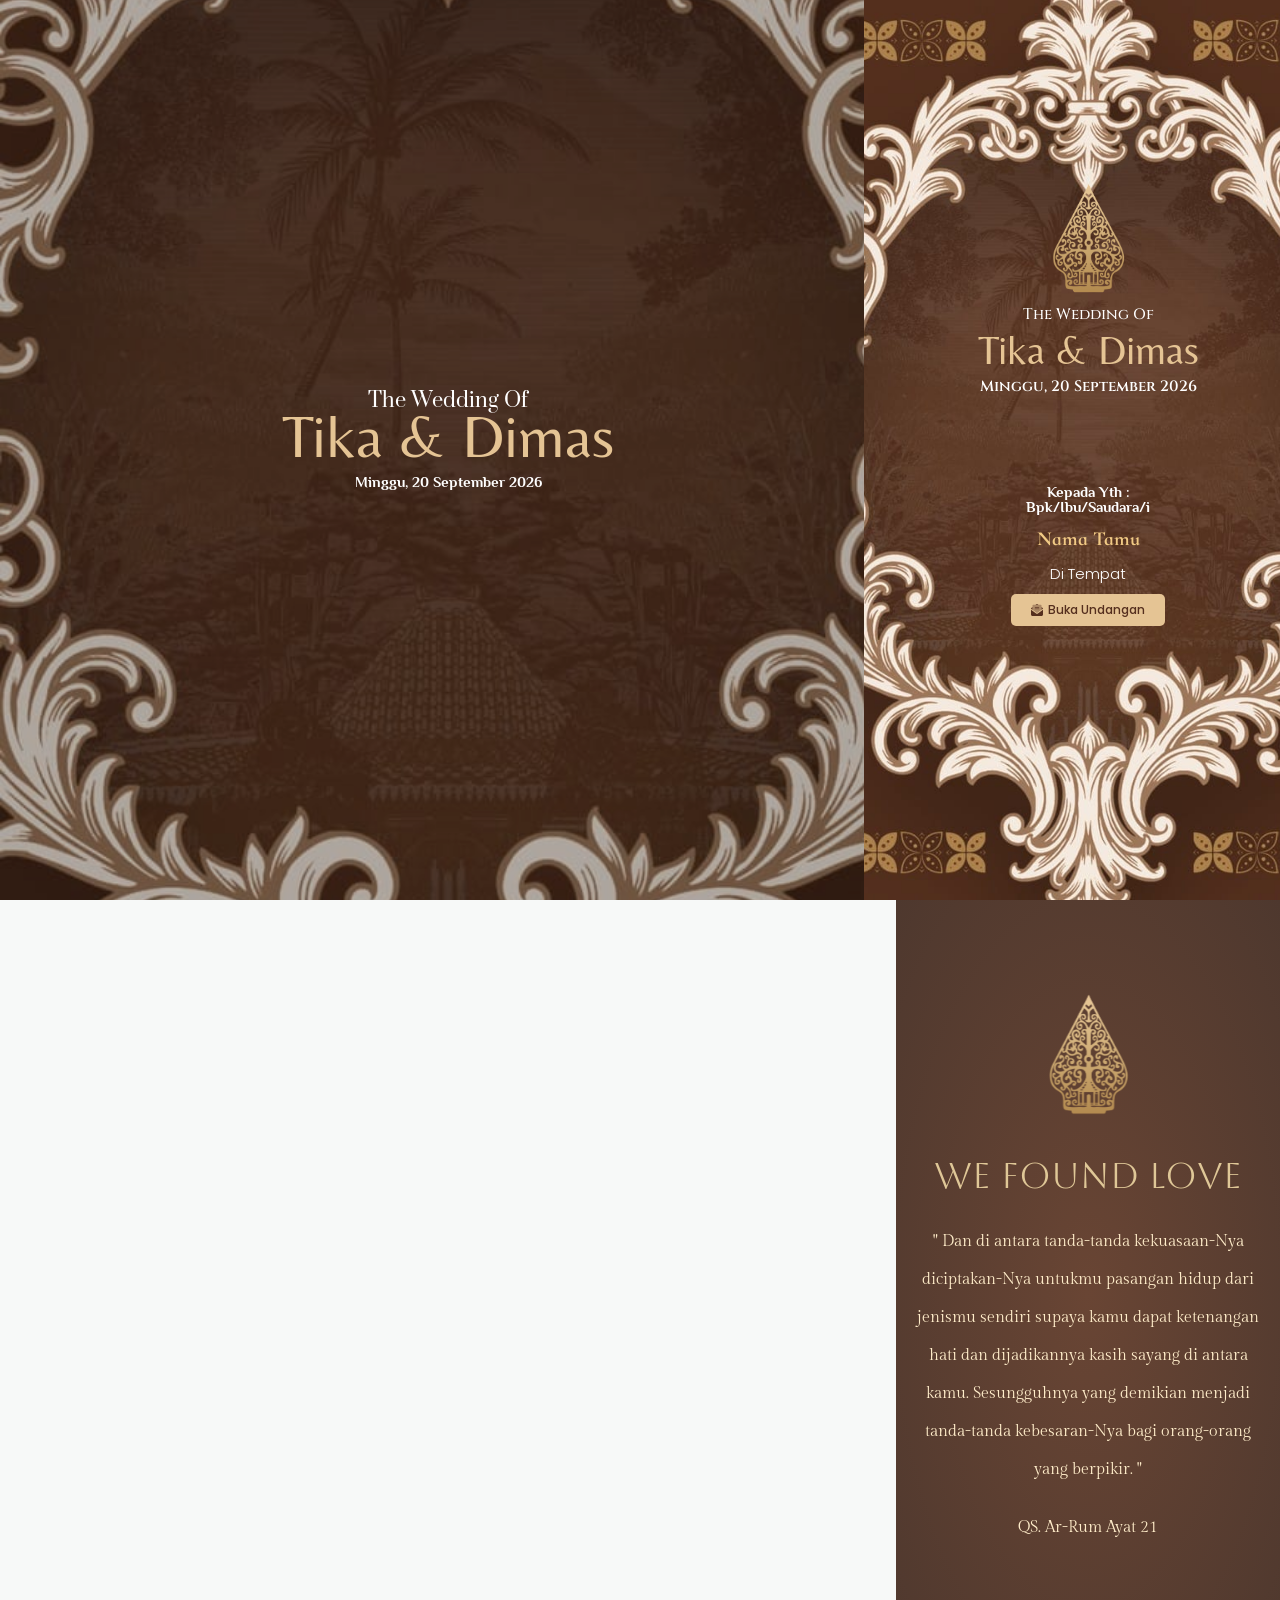
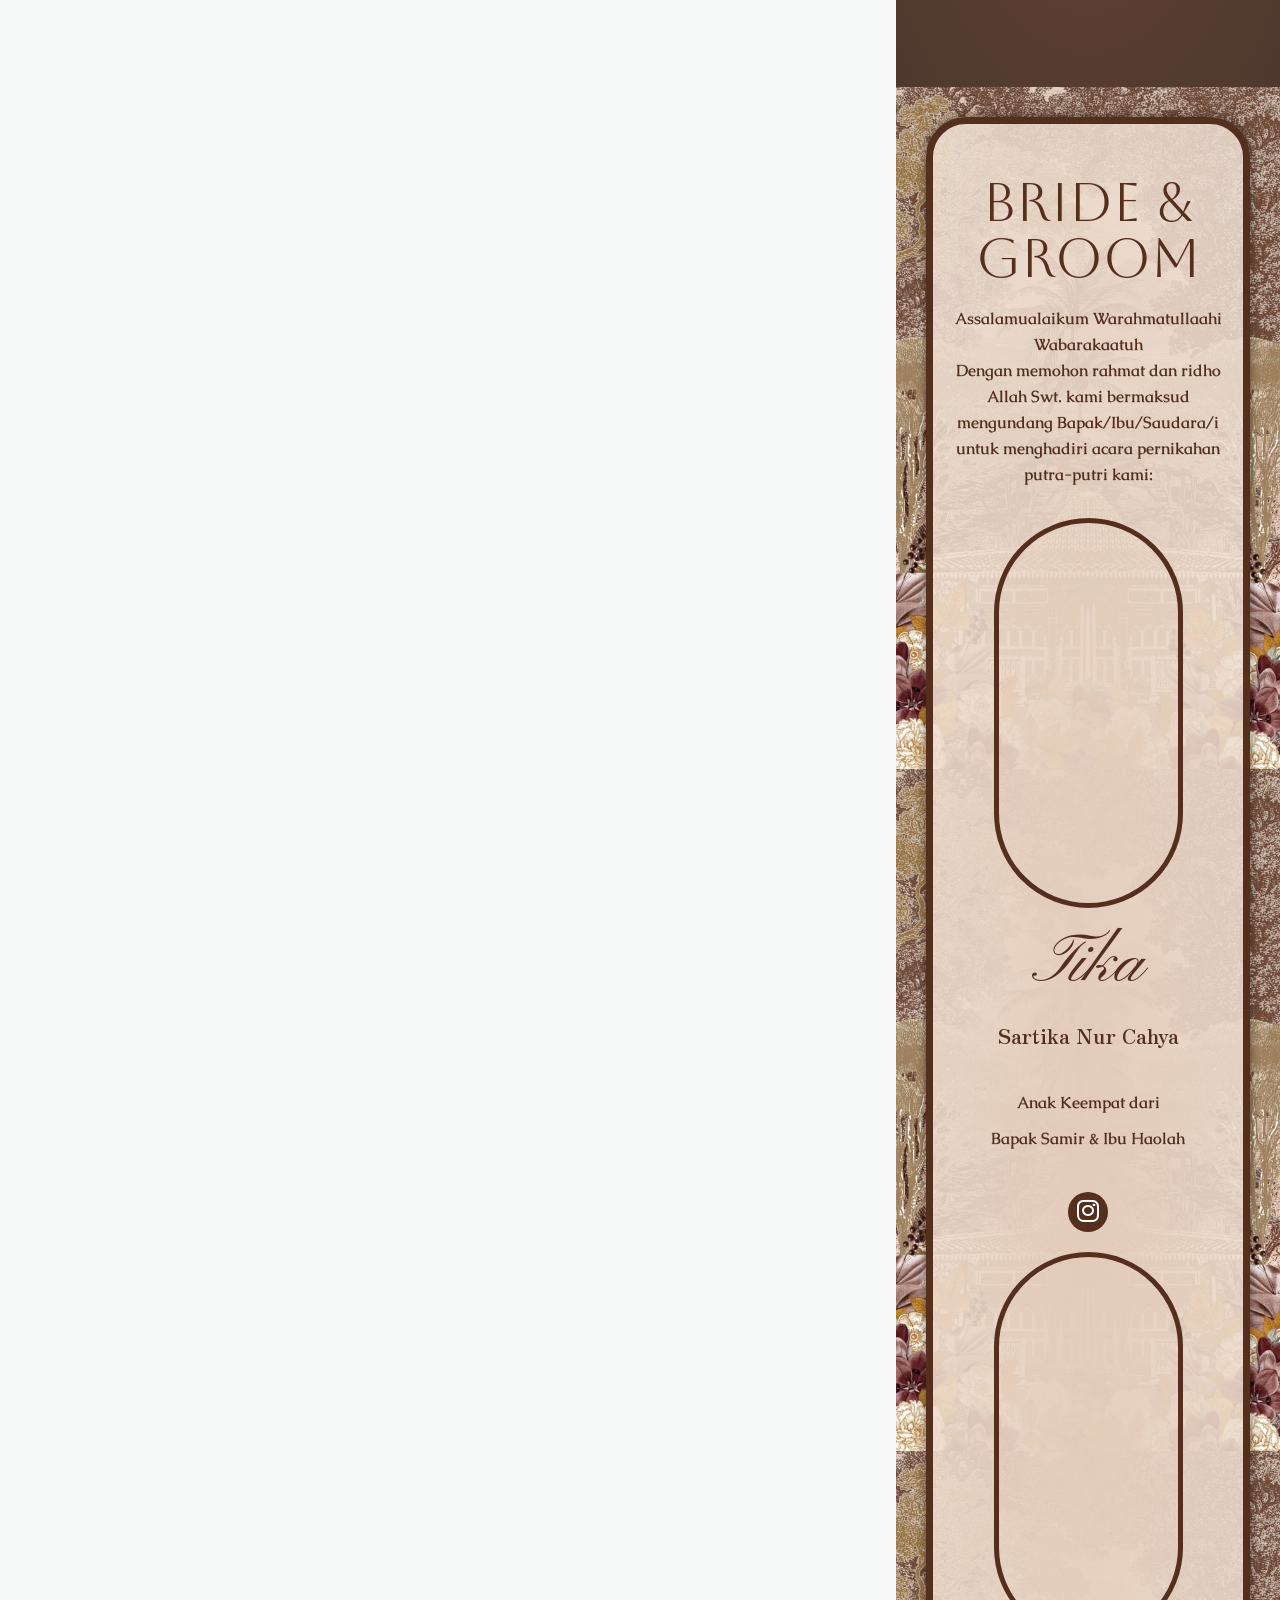
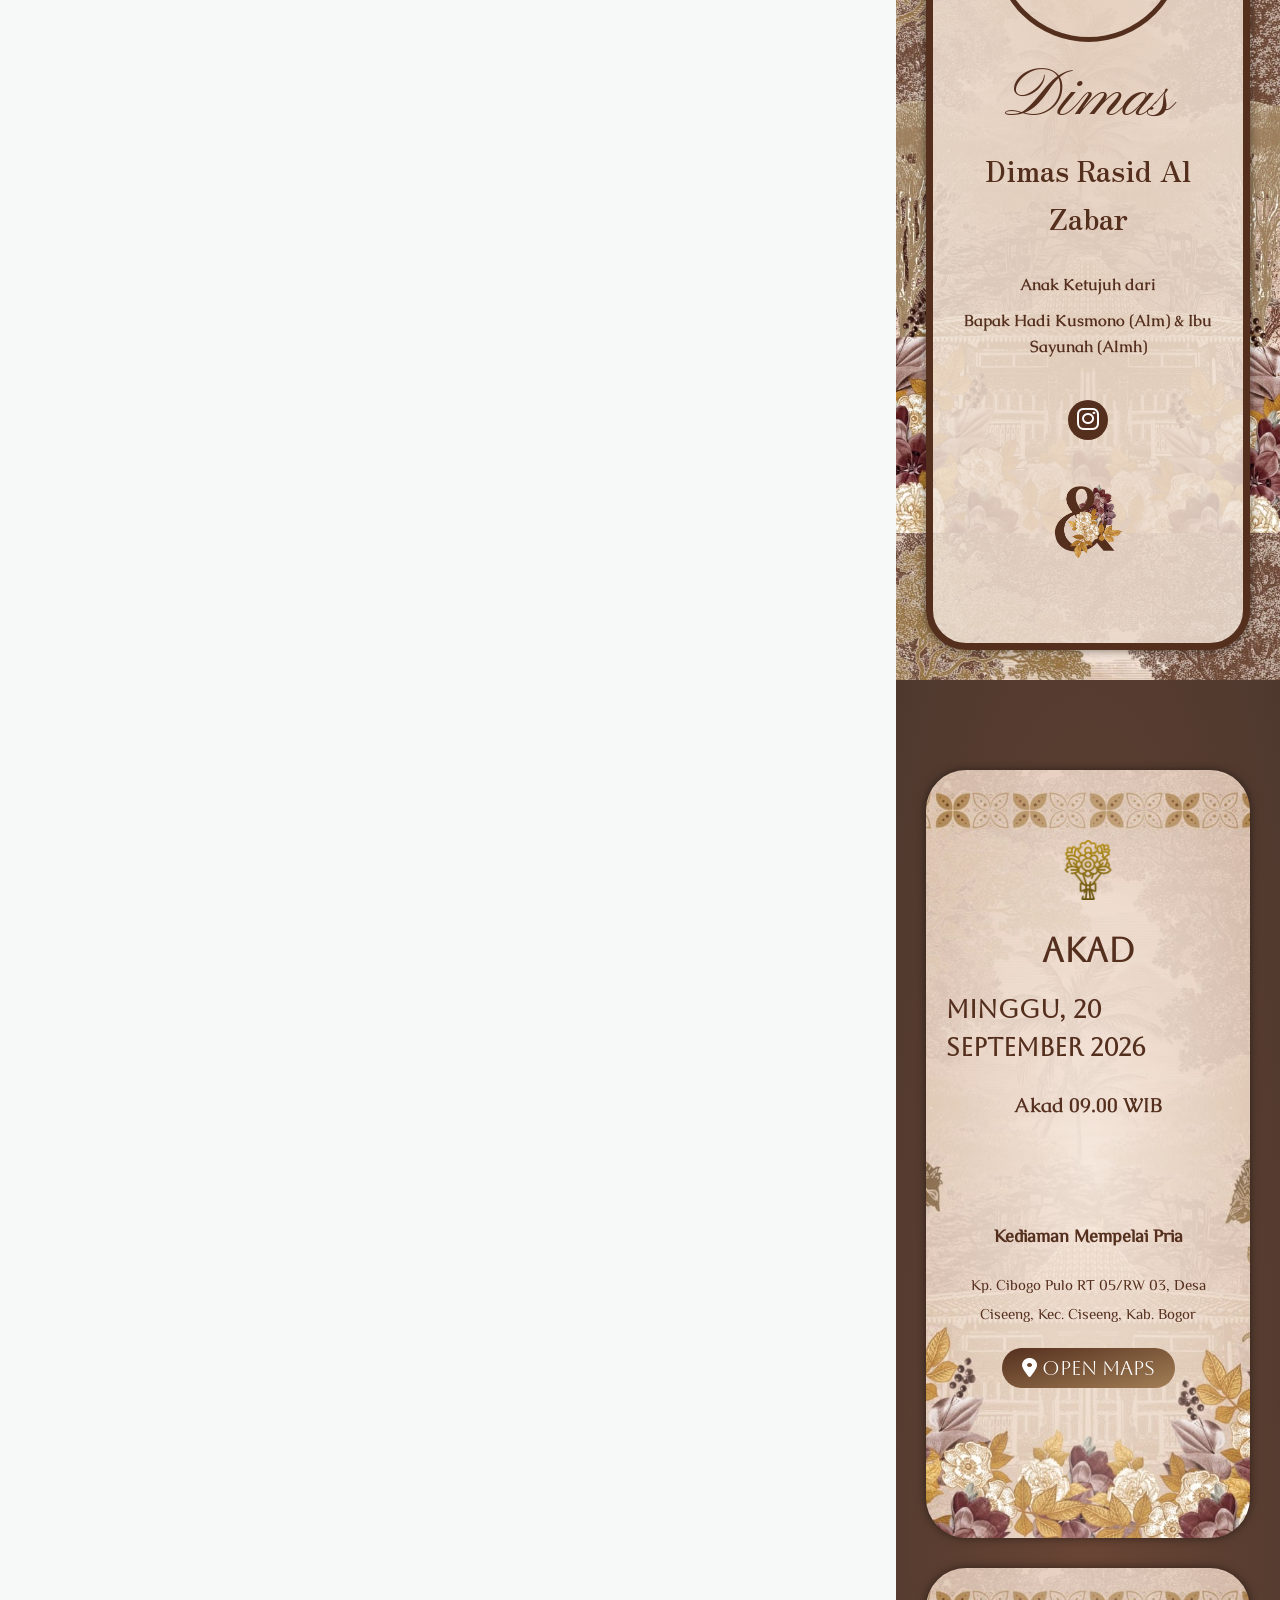
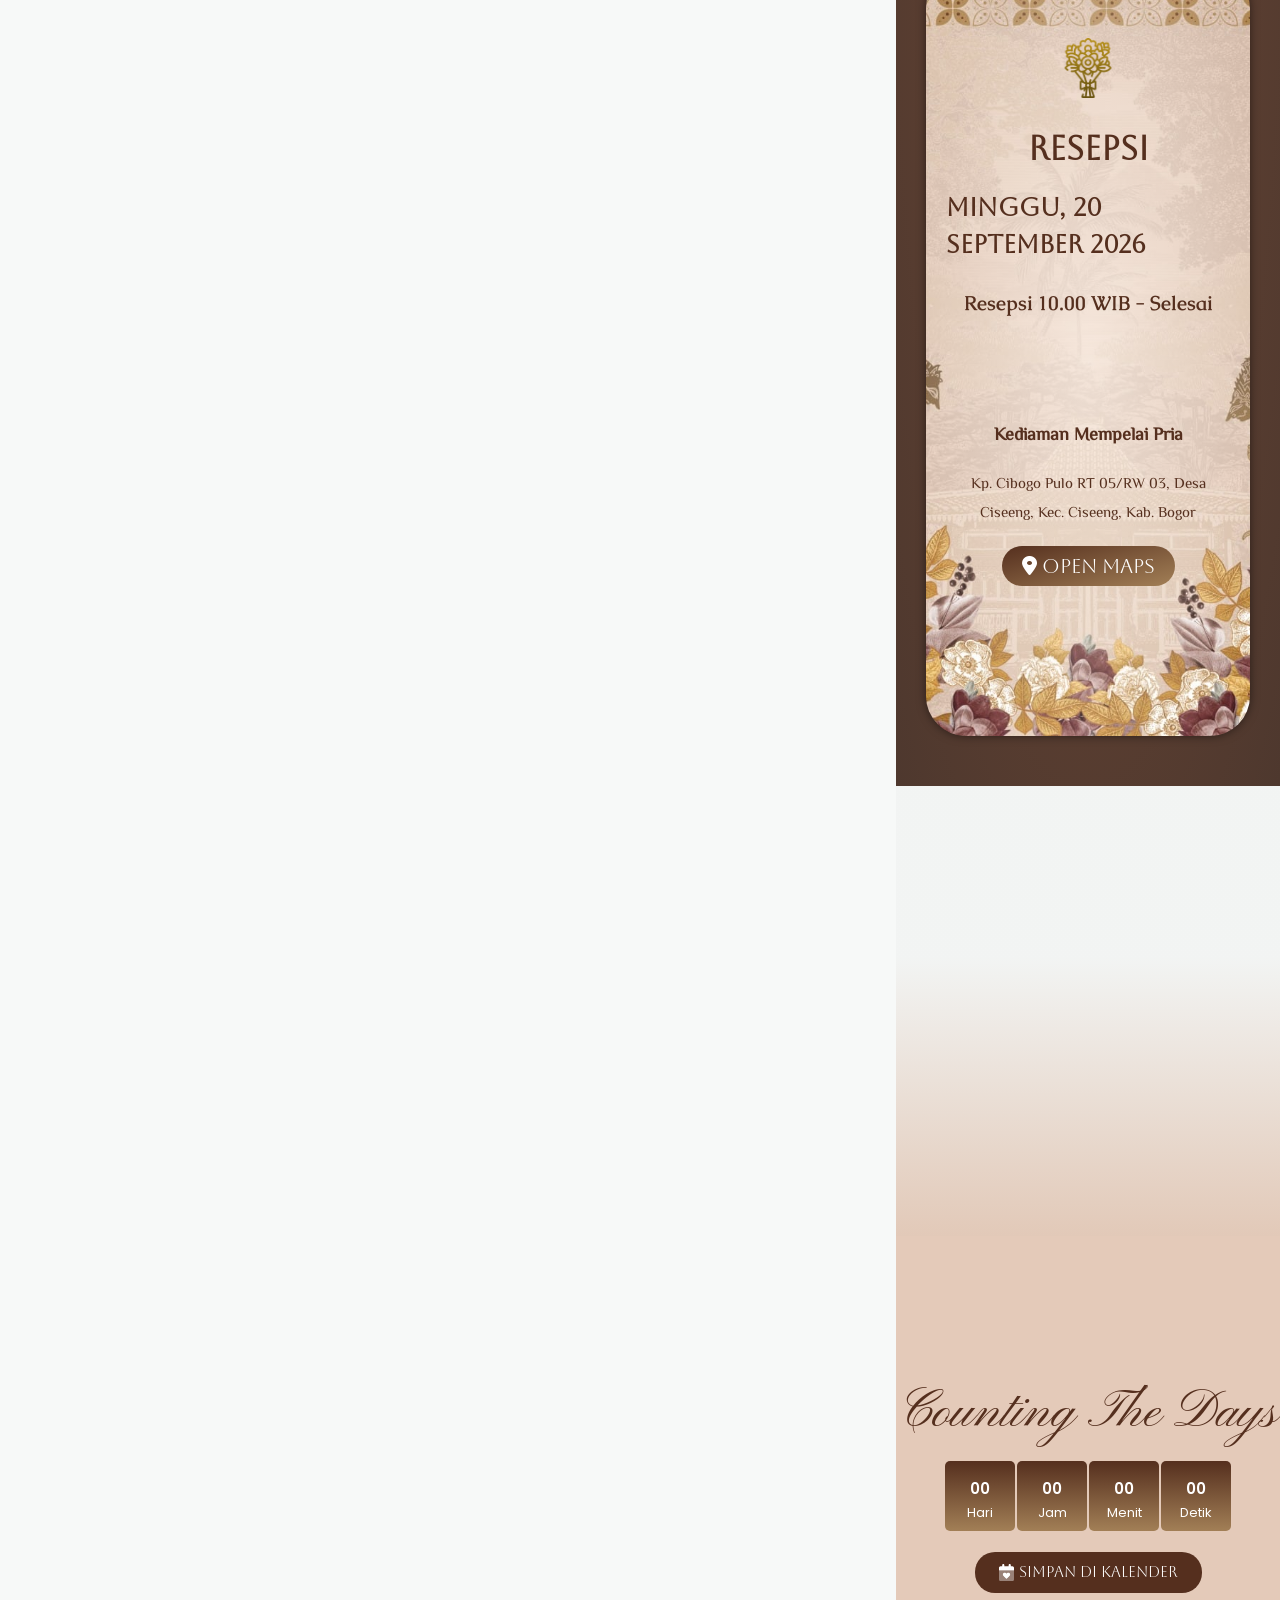
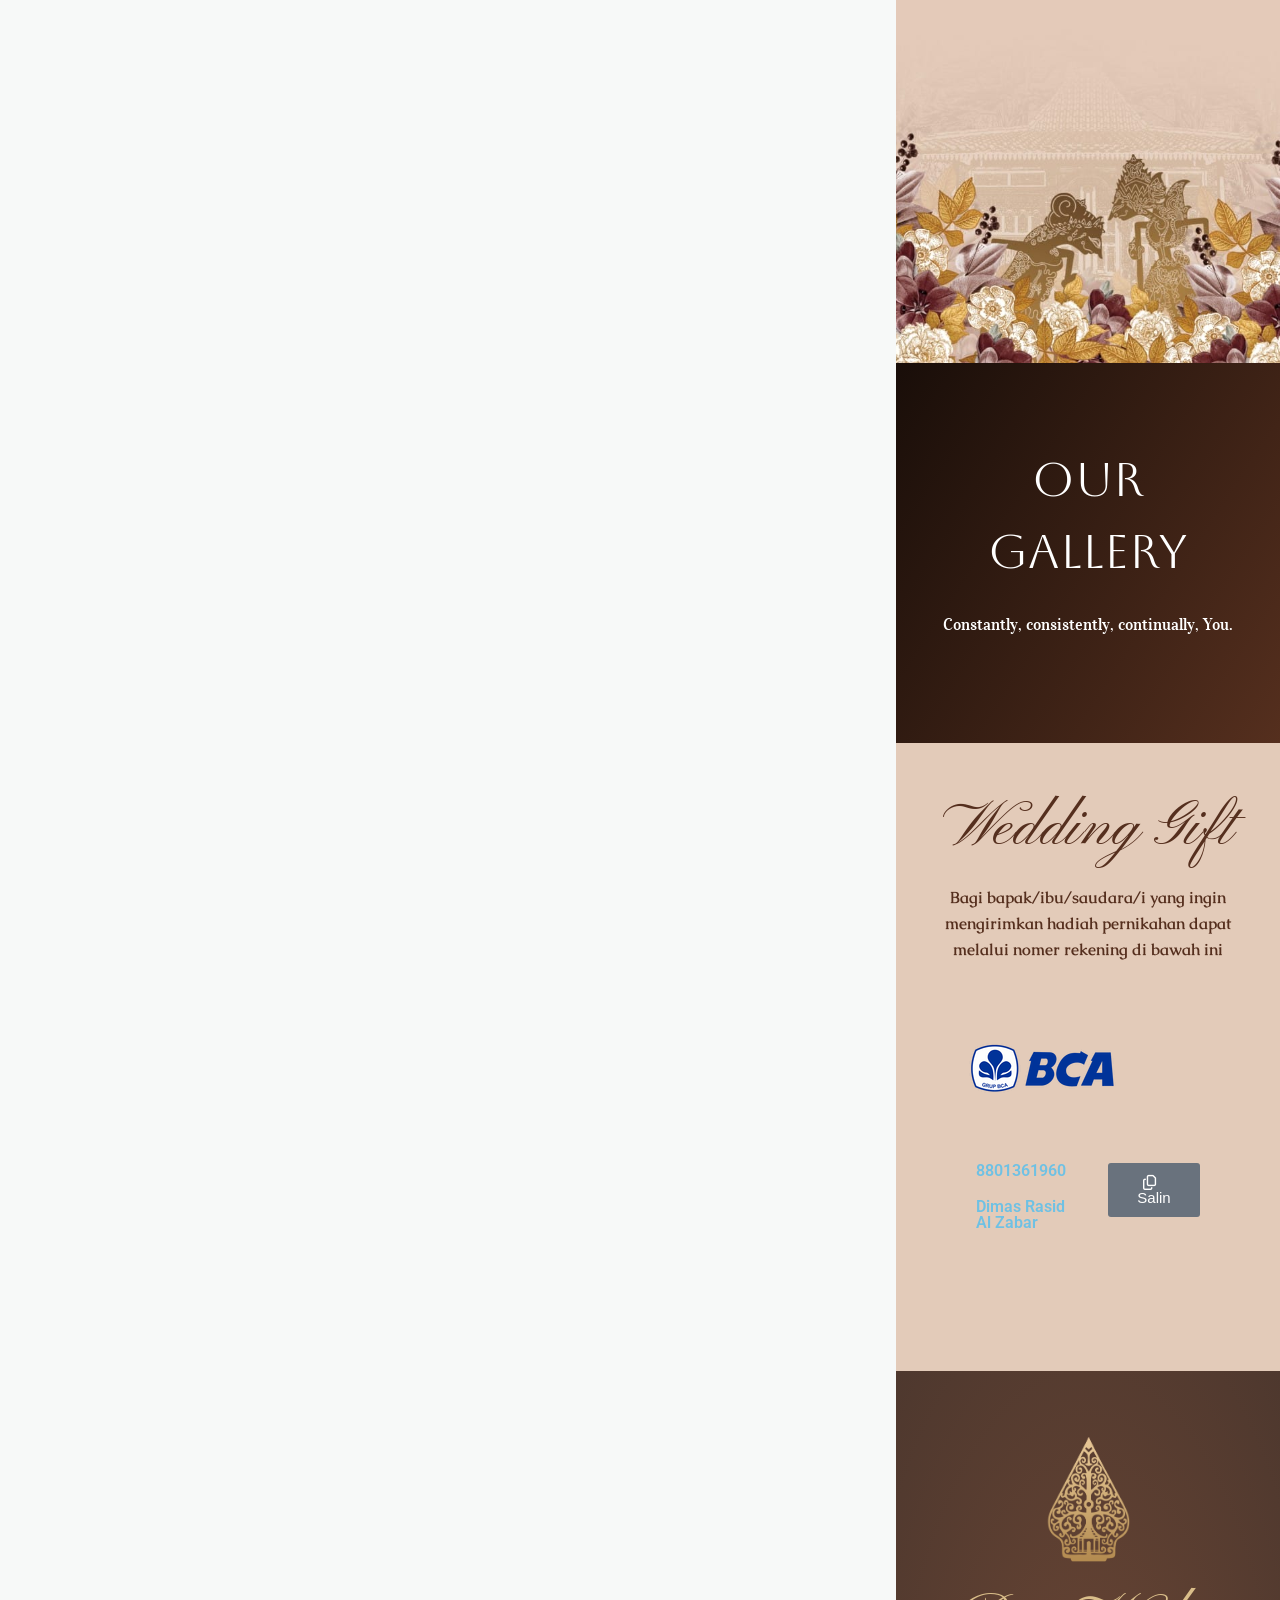
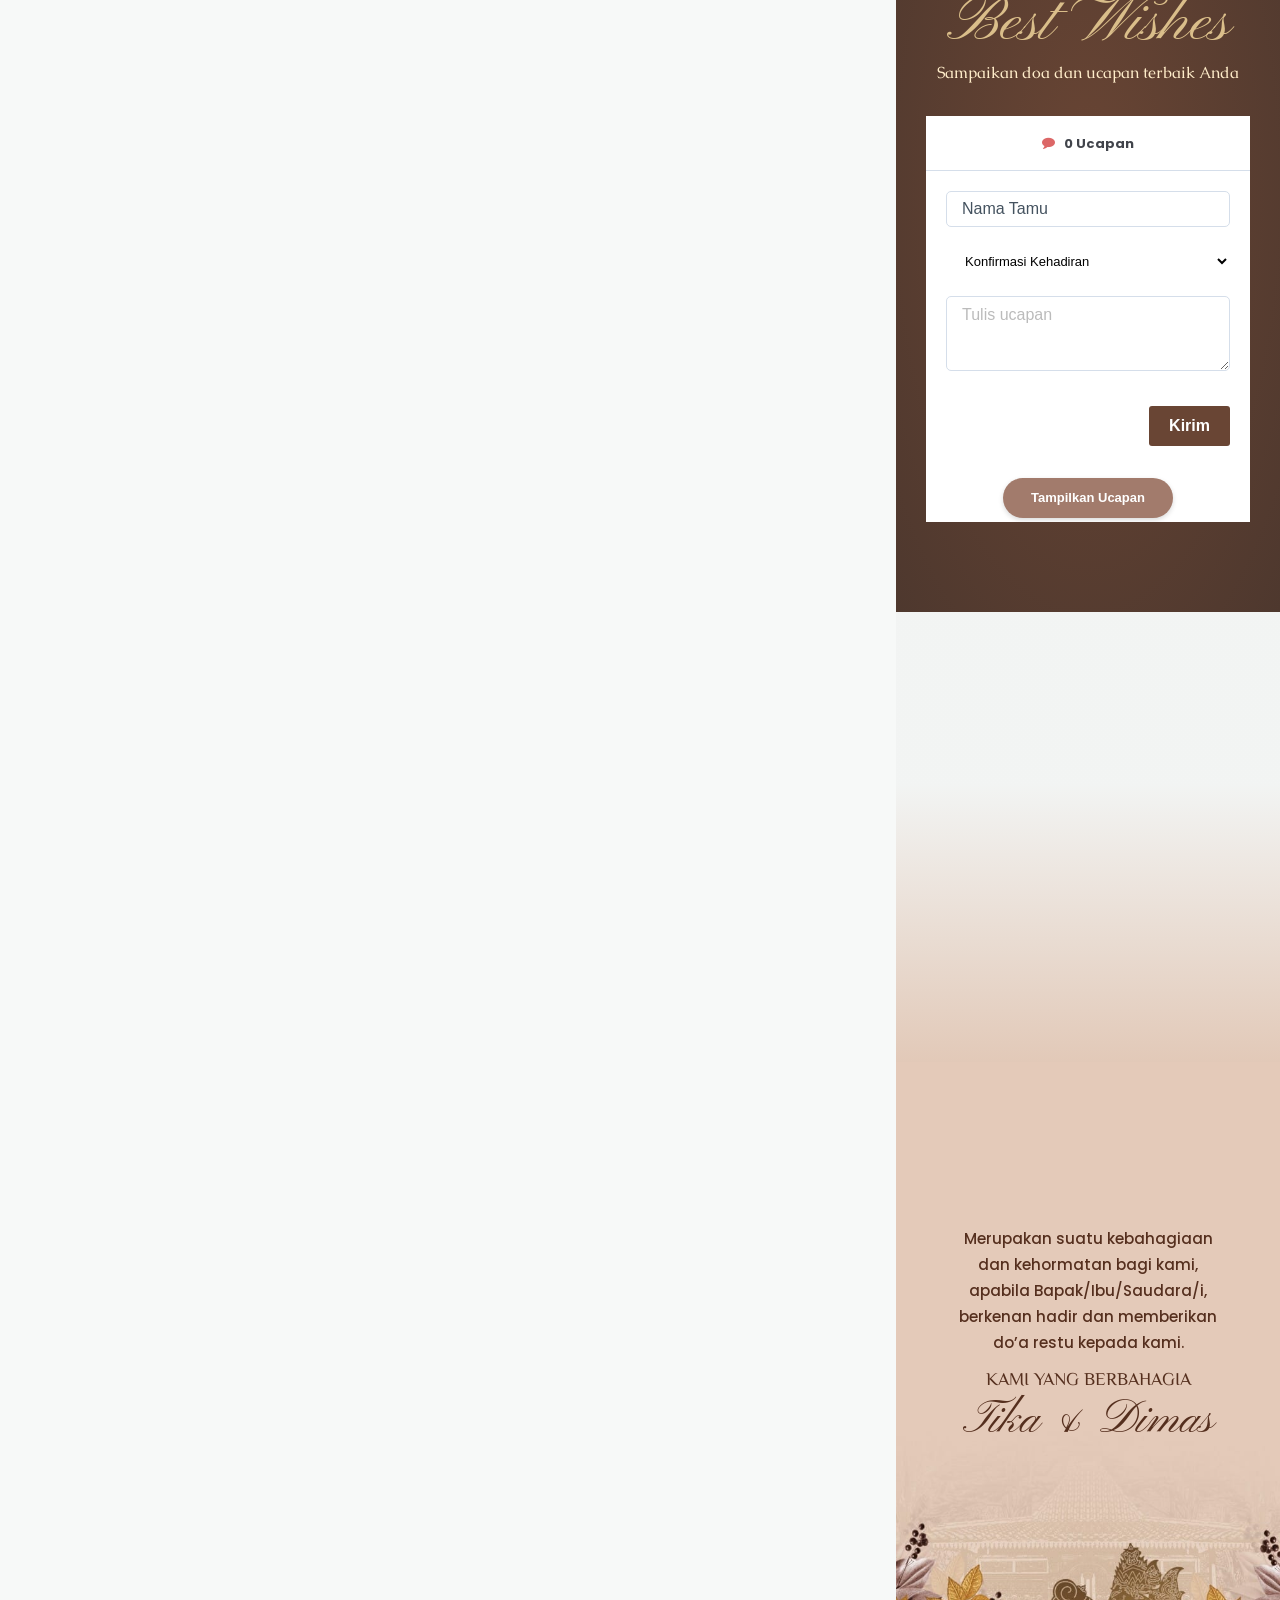
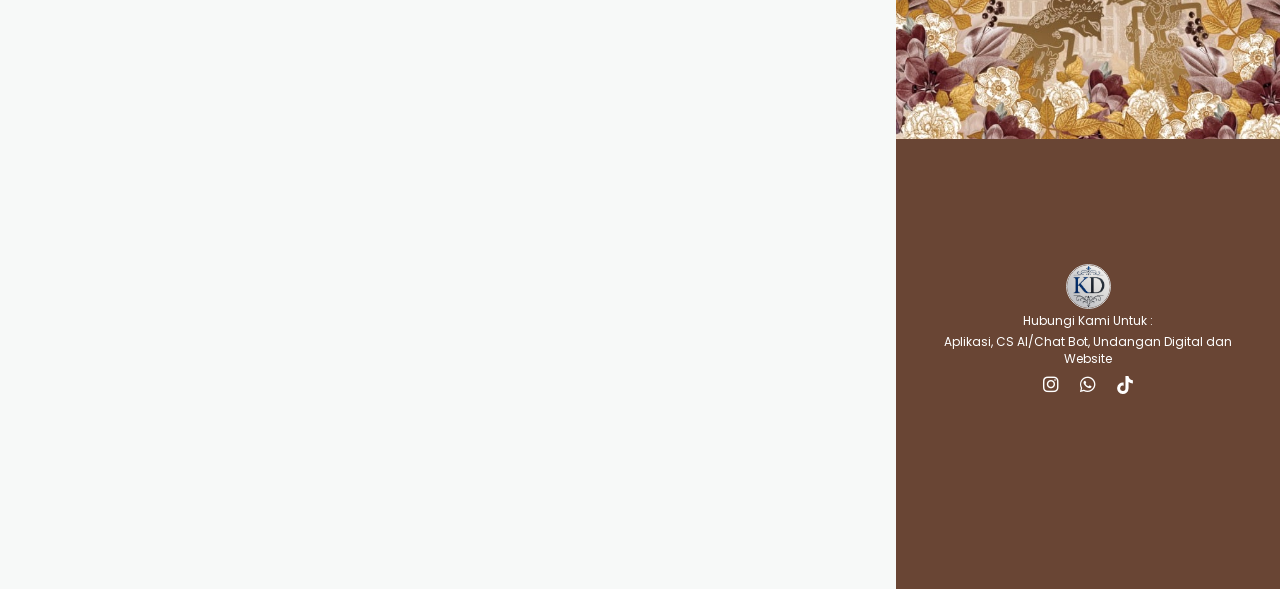
==== index.html @ 9ddf936b "Update undangan Tika-Dimas: RSVP spreadsheet, foto, musik, akad-resepsi" ====
﻿<!DOCTYPE html>
<html lang="id" prefix="og: https://ogp.me/ns#">

<head>
  <meta charset="UTF-8">
  <link rel="shortcut icon" href="kirimdigi.jpg" type="image/jpeg">
  <link rel="icon" href="kirimdigi.jpg" type="image/jpeg" sizes="32x32">
  <link rel="icon" href="kirimdigi.jpg" type="image/jpeg" sizes="192x192">
  <link rel="apple-touch-icon" href="kirimdigi.jpg">
  <meta name="msapplication-TileImage" content="kirimdigi.jpg">
  <style>
    img:is([sizes="auto" i], [sizes^="auto," i]) {
      contain-intrinsic-size: 3000px 1500px
    }
  </style>

  <!-- Optimasi Mesin Pencari oleh Rank Math - https://rankmath.com/ -->
  <title>Tika 💕 Dimas</title>
  <!-- Google Fonts API fallback to ensure fonts load correctly -->
  <link rel="preconnect" href="https://fonts.googleapis.com">
  <link rel="preconnect" href="https://fonts.gstatic.com" crossorigin>
  <link
    href="https://fonts.googleapis.com/css2?family=Aboreto&family=Belleza&family=Caudex:ital,wght@0,400;0,700;1,400;1,700&family=Cinzel:wght@400;500;600;700&family=Cormorant+Infant:ital,wght@0,300;0,400;0,500;0,600;0,700;1,300;1,400;1,500;1,600;1,700&family=Elsie:wght@400;900&family=Gilda+Display&family=Nunito:ital,wght@0,200..1000;1,200..1000&family=Philosopher:ital,wght@0,400;0,700;1,400;1,700&family=Pinyon+Script&family=Poppins:ital,wght@0,100..900;1,100..900&family=Prata&family=Roboto:ital,wght@0,100..900;1,100..900&family=Roboto+Slab:wght@100..900&family=Sora:wght@100..800&family=Vidaloka&family=ZCOOL+XiaoWei&family=Zen+Antique&display=swap"
    rel="stylesheet">

  <meta name="description"
    content="Hadiri acara pernikahan kami pada hari Minggu, 20 September 2026 ya! Kehadiran Anda akan melengkapi kebahagiaan kami.">
  <meta name="robots" content="nofollow, noindex">
  <meta property="og:locale" content="id_ID">
  <meta property="og:type" content="article">
  <meta property="og:title" content="Tika 💕 Dimas">
  <meta property="og:description"
    content="Hadiri acara pernikahan kami pada hari Minggu, 20 September 2026 ya! Kehadiran Anda akan melengkapi kebahagiaan kami.">
  <meta property="og:url" content="https://kirimdigi.github.io/Tika-Dimas/">
  <meta property="og:site_name" content="Digital Wedding Invitation">
  <meta property="article:section" content="Undangan Pernikahan">
  <meta property="og:updated_time" content="2025-06-10T13:01:40+07:00">
  <meta property="og:image" content="https://kirimdigi.github.io/Tika-Dimas/0.jpg">
  <meta property="og:image:secure_url" content="https://kirimdigi.github.io/Tika-Dimas/0.jpg">
  <meta property="og:image:width" content="1448">
  <meta property="og:image:height" content="1086">
  <meta property="og:image:alt" content="Tika &#038; Dimas">
  <meta property="og:image:type" content="image/jpeg">
  <meta property="article:published_time" content="2024-08-21T16:40:56+07:00">
  <meta property="article:modified_time" content="2025-06-10T13:01:40+07:00">
  <meta name="twitter:card" content="summary_large_image">
  <meta name="twitter:title" content="The Wedding Of Tika &amp; Dimas">
  <meta name="twitter:description"
    content="Hadiri acara pernikahan kami pada hari Minggu, 20 September 2026 ya! Kehadiran Anda akan melengkapi kebahagiaan kami.">
  <meta name="twitter:image" content="https://kirimdigi.github.io/Tika-Dimas/0.jpg">
  <meta name="twitter:label1" content="Ditulis oleh">
  <meta name="twitter:data1" content="kekondangan">
  <meta name="twitter:label2" content="Waktunya membaca">
  <meta name="twitter:data2" content="Kurang dari semenit">
  <script type="application/ld+json"
    class="rank-math-schema">{"@context":"https://schema.org","@graph":[{"@type":["Person","Organization"],"@id":"https://invitimo.my.id/#person","name":"Digital Wedding Invitation"},{"@type":"WebSite","@id":"https://invitimo.my.id/#website","url":"https://invitimo.my.id","name":"Digital Wedding Invitation","publisher":{"@id":"https://invitimo.my.id/#person"},"inLanguage":"id"},{"@type":"ImageObject","@id":"https://kirimdigi.github.io/Tika-Dimas/0.jpg","url":"https://kirimdigi.github.io/Tika-Dimas/0.jpg","width":"1448","height":"1086","inLanguage":"id"},{"@type":"WebPage","@id":"https://invitimo.my.id/motion-01/#webpage","url":"https://invitimo.my.id/motion-01/","name":"The Wedding Of Tika &amp; Dimas","datePublished":"2024-08-21T16:40:56+07:00","dateModified":"2025-06-10T13:01:40+07:00","isPartOf":{"@id":"https://invitimo.my.id/#website"},"primaryImageOfPage":{"@id":"https://kirimdigi.github.io/Tika-Dimas/0.jpg"},"inLanguage":"id"},{"@type":"Person","@id":"https://invitimo.my.id/author/kekondangan/","name":"kekondangan","url":"https://invitimo.my.id/author/kekondangan/","image":{"@type":"ImageObject","@id":"https://secure.gravatar.com/avatar/d28f060878f04974fcd244a24bc69911?s=96&amp;d=mm&amp;r=g","url":"https://secure.gravatar.com/avatar/d28f060878f04974fcd244a24bc69911?s=96&amp;d=mm&amp;r=g","caption":"kekondangan","inLanguage":"id"},"sameAs":["http://hi.kekondangan.id"]},{"@type":"BlogPosting","headline":"The Wedding Of Tika &amp; Dimas","datePublished":"2024-08-21T16:40:56+07:00","dateModified":"2025-06-10T13:01:40+07:00","articleSection":"Undangan Pernikahan","author":{"@id":"https://invitimo.my.id/author/kekondangan/","name":"kekondangan"},"publisher":{"@id":"https://invitimo.my.id/#person"},"description":"Hadiri acara pernikahan kami pada hari Minggu, 20 September 2026 ya! Kehadiran Anda akan melengkapi kebahagiaan kami.","name":"The Wedding Of Tika &amp; Dimas","@id":"https://invitimo.my.id/motion-01/#richSnippet","isPartOf":{"@id":"https://invitimo.my.id/motion-01/#webpage"},"image":{"@id":"https://kirimdigi.github.io/Tika-Dimas/0.jpg"},"inLanguage":"id","mainEntityOfPage":{"@id":"https://invitimo.my.id/motion-01/#webpage"}}]}</script>
  <!-- /Plugin WordPress Rank Math SEO -->

  <link rel='dns-prefetch' href='//hi.kekondangan.id'>
  <script>
    window._wpemojiSettings = { "baseUrl": "https:\/\/s.w.org\/images\/core\/emoji\/15.0.3\/72x72\/", "ext": ".png", "svgUrl": "https:\/\/s.w.org\/images\/core\/emoji\/15.0.3\/svg\/", "svgExt": ".svg", "source": { "concatemoji": "https:\/\/invitimo.my.id\/wp-includes\/js\/wp-emoji-release.min.js?ver=6.7.5" } };
    /*! This file is auto-generated */
    !function (i, n) { var o, s, e; function c(e) { try { var t = { supportTests: e, timestamp: (new Date).valueOf() }; sessionStorage.setItem(o, JSON.stringify(t)) } catch (e) { } } function p(e, t, n) { e.clearRect(0, 0, e.canvas.width, e.canvas.height), e.fillText(t, 0, 0); var t = new Uint32Array(e.getImageData(0, 0, e.canvas.width, e.canvas.height).data), r = (e.clearRect(0, 0, e.canvas.width, e.canvas.height), e.fillText(n, 0, 0), new Uint32Array(e.getImageData(0, 0, e.canvas.width, e.canvas.height).data)); return t.every(function (e, t) { return e === r[t] }) } function u(e, t, n) { switch (t) { case "flag": return n(e, "\ud83c\udff3\ufe0f\u200d\u26a7\ufe0f", "\ud83c\udff3\ufe0f\u200b\u26a7\ufe0f") ? !1 : !n(e, "\ud83c\uddfa\ud83c\uddf3", "\ud83c\uddfa\u200b\ud83c\uddf3") && !n(e, "\ud83c\udff4\udb40\udc67\udb40\udc62\udb40\udc65\udb40\udc6e\udb40\udc67\udb40\udc7f", "\ud83c\udff4\u200b\udb40\udc67\u200b\udb40\udc62\u200b\udb40\udc65\u200b\udb40\udc6e\u200b\udb40\udc67\u200b\udb40\udc7f"); case "emoji": return !n(e, "\ud83d\udc26\u200d\u2b1b", "\ud83d\udc26\u200b\u2b1b") }return !1 } function f(e, t, n) { var r = "undefined" != typeof WorkerGlobalScope && self instanceof WorkerGlobalScope ? new OffscreenCanvas(300, 150) : i.createElement("canvas"), a = r.getContext("2d", { willReadFrequently: !0 }), o = (a.textBaseline = "top", a.font = "600 32px Arial", {}); return e.forEach(function (e) { o[e] = t(a, e, n) }), o } function t(e) { var t = i.createElement("script"); t.src = e, t.defer = !0, i.head.appendChild(t) } "undefined" != typeof Promise && (o = "wpEmojiSettingsSupports", s = ["flag", "emoji"], n.supports = { everything: !0, everythingExceptFlag: !0 }, e = new Promise(function (e) { i.addEventListener("DOMContentLoaded", e, { once: !0 }) }), new Promise(function (t) { var n = function () { try { var e = JSON.parse(sessionStorage.getItem(o)); if ("object" == typeof e && "number" == typeof e.timestamp && (new Date).valueOf() < e.timestamp + 604800 && "object" == typeof e.supportTests) return e.supportTests } catch (e) { } return null }(); if (!n) { if ("undefined" != typeof Worker && "undefined" != typeof OffscreenCanvas && "undefined" != typeof URL && URL.createObjectURL && "undefined" != typeof Blob) try { var e = "postMessage(" + f.toString() + "(" + [JSON.stringify(s), u.toString(), p.toString()].join(",") + "));", r = new Blob([e], { type: "text/javascript" }), a = new Worker(URL.createObjectURL(r), { name: "wpTestEmojiSupports" }); return void (a.onmessage = function (e) { c(n = e.data), a.terminate(), t(n) }) } catch (e) { } c(n = f(s, u, p)) } t(n) }).then(function (e) { for (var t in e) n.supports[t] = e[t], n.supports.everything = n.supports.everything && n.supports[t], "flag" !== t && (n.supports.everythingExceptFlag = n.supports.everythingExceptFlag && n.supports[t]); n.supports.everythingExceptFlag = n.supports.everythingExceptFlag && !n.supports.flag, n.DOMReady = !1, n.readyCallback = function () { n.DOMReady = !0 } }).then(function () { return e }).then(function () { var e; n.supports.everything || (n.readyCallback(), (e = n.source || {}).concatemoji ? t(e.concatemoji) : e.wpemoji && e.twemoji && (t(e.twemoji), t(e.wpemoji))) })) }((window, document), window._wpemojiSettings);
  </script>
  <style id='wp-emoji-styles-inline-css'>
    img.wp-smiley,
    img.emoji {
      display: inline !important;
      border: none !important;
      box-shadow: none !important;
      height: 1em !important;
      width: 1em !important;
      margin: 0 0.07em !important;
      vertical-align: -0.1em !important;
      background: none !important;
      padding: 0 !important;
    }
  </style>
  <link rel='stylesheet' id='wp-block-library-css' href='./wp-includes/css/dist/block-library/style.min.css?ver=6.7.5'
    media='all'>
  <link rel='stylesheet' id='dashicons-css' href='./wp-includes/css/dashicons.min.css?ver=6.7.5' media='all'>
  <link rel='stylesheet' id='editor-buttons-css' href='./wp-includes/css/editor.min.css?ver=6.7.5' media='all'>
  <link rel='stylesheet' id='jet-fb-wysiwyg-css'
    href='./wp-content/plugins/jetformbuilder/modules/wysiwyg/assets/build/wysiwyg.css?ver=ec5ee578c1142cfd608f'
    media='all'>
  <link rel='stylesheet' id='jet-engine-frontend-css'
    href='./wp-content/plugins/jet-engine/assets/css/frontend.css?ver=3.8.12' media='all'>
  <style id='global-styles-inline-css'>
    :root {
      --wp--preset--aspect-ratio--square: 1;
      --wp--preset--aspect-ratio--4-3: 4/3;
      --wp--preset--aspect-ratio--3-4: 3/4;
      --wp--preset--aspect-ratio--3-2: 3/2;
      --wp--preset--aspect-ratio--2-3: 2/3;
      --wp--preset--aspect-ratio--16-9: 16/9;
      --wp--preset--aspect-ratio--9-16: 9/16;
      --wp--preset--color--black: #000000;
      --wp--preset--color--cyan-bluish-gray: #abb8c3;
      --wp--preset--color--white: #ffffff;
      --wp--preset--color--pale-pink: #f78da7;
      --wp--preset--color--vivid-red: #cf2e2e;
      --wp--preset--color--luminous-vivid-orange: #ff6900;
      --wp--preset--color--luminous-vivid-amber: #fcb900;
      --wp--preset--color--light-green-cyan: #7bdcb5;
      --wp--preset--color--vivid-green-cyan: #00d084;
      --wp--preset--color--pale-cyan-blue: #8ed1fc;
      --wp--preset--color--vivid-cyan-blue: #0693e3;
      --wp--preset--color--vivid-purple: #9b51e0;
      --wp--preset--gradient--vivid-cyan-blue-to-vivid-purple: linear-gradient(135deg, rgba(6, 147, 227, 1) 0%, rgb(155, 81, 224) 100%);
      --wp--preset--gradient--light-green-cyan-to-vivid-green-cyan: linear-gradient(135deg, rgb(122, 220, 180) 0%, rgb(0, 208, 130) 100%);
      --wp--preset--gradient--luminous-vivid-amber-to-luminous-vivid-orange: linear-gradient(135deg, rgba(252, 185, 0, 1) 0%, rgba(255, 105, 0, 1) 100%);
      --wp--preset--gradient--luminous-vivid-orange-to-vivid-red: linear-gradient(135deg, rgba(255, 105, 0, 1) 0%, rgb(207, 46, 46) 100%);
      --wp--preset--gradient--very-light-gray-to-cyan-bluish-gray: linear-gradient(135deg, rgb(238, 238, 238) 0%, rgb(169, 184, 195) 100%);
      --wp--preset--gradient--cool-to-warm-spectrum: linear-gradient(135deg, rgb(74, 234, 220) 0%, rgb(151, 120, 209) 20%, rgb(207, 42, 186) 40%, rgb(238, 44, 130) 60%, rgb(251, 105, 98) 80%, rgb(254, 248, 76) 100%);
      --wp--preset--gradient--blush-light-purple: linear-gradient(135deg, rgb(255, 206, 236) 0%, rgb(152, 150, 240) 100%);
      --wp--preset--gradient--blush-bordeaux: linear-gradient(135deg, rgb(254, 205, 165) 0%, rgb(254, 45, 45) 50%, rgb(107, 0, 62) 100%);
      --wp--preset--gradient--luminous-dusk: linear-gradient(135deg, rgb(255, 203, 112) 0%, rgb(199, 81, 192) 50%, rgb(65, 88, 208) 100%);
      --wp--preset--gradient--pale-ocean: linear-gradient(135deg, rgb(255, 245, 203) 0%, rgb(182, 227, 212) 50%, rgb(51, 167, 181) 100%);
      --wp--preset--gradient--electric-grass: linear-gradient(135deg, rgb(202, 248, 128) 0%, rgb(113, 206, 126) 100%);
      --wp--preset--gradient--midnight: linear-gradient(135deg, rgb(2, 3, 129) 0%, rgb(40, 116, 252) 100%);
      --wp--preset--font-size--small: 13px;
      --wp--preset--font-size--medium: 20px;
      --wp--preset--font-size--large: 36px;
      --wp--preset--font-size--x-large: 42px;
      --wp--preset--spacing--20: 0.44rem;
      --wp--preset--spacing--30: 0.67rem;
      --wp--preset--spacing--40: 1rem;
      --wp--preset--spacing--50: 1.5rem;
      --wp--preset--spacing--60: 2.25rem;
      --wp--preset--spacing--70: 3.38rem;
      --wp--preset--spacing--80: 5.06rem;
      --wp--preset--shadow--natural: 6px 6px 9px rgba(0, 0, 0, 0.2);
      --wp--preset--shadow--deep: 12px 12px 50px rgba(0, 0, 0, 0.4);
      --wp--preset--shadow--sharp: 6px 6px 0px rgba(0, 0, 0, 0.2);
      --wp--preset--shadow--outlined: 6px 6px 0px -3px rgba(255, 255, 255, 1), 6px 6px rgba(0, 0, 0, 1);
      --wp--preset--shadow--crisp: 6px 6px 0px rgba(0, 0, 0, 1);
    }

    :root {
      --wp--style--global--content-size: 800px;
      --wp--style--global--wide-size: 1200px;
    }

    :where(body) {
      margin: 0;
    }

    .wp-site-blocks>.alignleft {
      float: left;
      margin-right: 2em;
    }

    .wp-site-blocks>.alignright {
      float: right;
      margin-left: 2em;
    }

    .wp-site-blocks>.aligncenter {
      justify-content: center;
      margin-left: auto;
      margin-right: auto;
    }

    :where(.wp-site-blocks)>* {
      margin-block-start: 24px;
      margin-block-end: 0;
    }

    :where(.wp-site-blocks)> :first-child {
      margin-block-start: 0;
    }

    :where(.wp-site-blocks)> :last-child {
      margin-block-end: 0;
    }

    :root {
      --wp--style--block-gap: 24px;
    }

    :root :where(.is-layout-flow)> :first-child {
      margin-block-start: 0;
    }

    :root :where(.is-layout-flow)> :last-child {
      margin-block-end: 0;
    }

    :root :where(.is-layout-flow)>* {
      margin-block-start: 24px;
      margin-block-end: 0;
    }

    :root :where(.is-layout-constrained)> :first-child {
      margin-block-start: 0;
    }

    :root :where(.is-layout-constrained)> :last-child {
      margin-block-end: 0;
    }

    :root :where(.is-layout-constrained)>* {
      margin-block-start: 24px;
      margin-block-end: 0;
    }

    :root :where(.is-layout-flex) {
      gap: 24px;
    }

    :root :where(.is-layout-grid) {
      gap: 24px;
    }

    .is-layout-flow>.alignleft {
      float: left;
      margin-inline-start: 0;
      margin-inline-end: 2em;
    }

    .is-layout-flow>.alignright {
      float: right;
      margin-inline-start: 2em;
      margin-inline-end: 0;
    }

    .is-layout-flow>.aligncenter {
      margin-left: auto !important;
      margin-right: auto !important;
    }

    .is-layout-constrained>.alignleft {
      float: left;
      margin-inline-start: 0;
      margin-inline-end: 2em;
    }

    .is-layout-constrained>.alignright {
      float: right;
      margin-inline-start: 2em;
      margin-inline-end: 0;
    }

    .is-layout-constrained>.aligncenter {
      margin-left: auto !important;
      margin-right: auto !important;
    }

    .is-layout-constrained> :where(:not(.alignleft):not(.alignright):not(.alignfull)) {
      max-width: var(--wp--style--global--content-size);
      margin-left: auto !important;
      margin-right: auto !important;
    }

    .is-layout-constrained>.alignwide {
      max-width: var(--wp--style--global--wide-size);
    }

    body .is-layout-flex {
      display: flex;
    }

    .is-layout-flex {
      flex-wrap: wrap;
      align-items: center;
    }

    .is-layout-flex> :is(*, div) {
      margin: 0;
    }

    body .is-layout-grid {
      display: grid;
    }

    .is-layout-grid> :is(*, div) {
      margin: 0;
    }

    body {
      padding-top: 0px;
      padding-right: 0px;
      padding-bottom: 0px;
      padding-left: 0px;
    }

    a:where(:not(.wp-element-button)) {
      text-decoration: underline;
    }

    :root :where(.wp-element-button, .wp-block-button__link) {
      background-color: #32373c;
      border-width: 0;
      color: #fff;
      font-family: inherit;
      font-size: inherit;
      line-height: inherit;
      padding: calc(0.667em + 2px) calc(1.333em + 2px);
      text-decoration: none;
    }

    .has-black-color {
      color: var(--wp--preset--color--black) !important;
    }

    .has-cyan-bluish-gray-color {
      color: var(--wp--preset--color--cyan-bluish-gray) !important;
    }

    .has-white-color {
      color: var(--wp--preset--color--white) !important;
    }

    .has-pale-pink-color {
      color: var(--wp--preset--color--pale-pink) !important;
    }

    .has-vivid-red-color {
      color: var(--wp--preset--color--vivid-red) !important;
    }

    .has-luminous-vivid-orange-color {
      color: var(--wp--preset--color--luminous-vivid-orange) !important;
    }

    .has-luminous-vivid-amber-color {
      color: var(--wp--preset--color--luminous-vivid-amber) !important;
    }

    .has-light-green-cyan-color {
      color: var(--wp--preset--color--light-green-cyan) !important;
    }

    .has-vivid-green-cyan-color {
      color: var(--wp--preset--color--vivid-green-cyan) !important;
    }

    .has-pale-cyan-blue-color {
      color: var(--wp--preset--color--pale-cyan-blue) !important;
    }

    .has-vivid-cyan-blue-color {
      color: var(--wp--preset--color--vivid-cyan-blue) !important;
    }

    .has-vivid-purple-color {
      color: var(--wp--preset--color--vivid-purple) !important;
    }

    .has-black-background-color {
      background-color: var(--wp--preset--color--black) !important;
    }

    .has-cyan-bluish-gray-background-color {
      background-color: var(--wp--preset--color--cyan-bluish-gray) !important;
    }

    .has-white-background-color {
      background-color: var(--wp--preset--color--white) !important;
    }

    .has-pale-pink-background-color {
      background-color: var(--wp--preset--color--pale-pink) !important;
    }

    .has-vivid-red-background-color {
      background-color: var(--wp--preset--color--vivid-red) !important;
    }

    .has-luminous-vivid-orange-background-color {
      background-color: var(--wp--preset--color--luminous-vivid-orange) !important;
    }

    .has-luminous-vivid-amber-background-color {
      background-color: var(--wp--preset--color--luminous-vivid-amber) !important;
    }

    .has-light-green-cyan-background-color {
      background-color: var(--wp--preset--color--light-green-cyan) !important;
    }

    .has-vivid-green-cyan-background-color {
      background-color: var(--wp--preset--color--vivid-green-cyan) !important;
    }

    .has-pale-cyan-blue-background-color {
      background-color: var(--wp--preset--color--pale-cyan-blue) !important;
    }

    .has-vivid-cyan-blue-background-color {
      background-color: var(--wp--preset--color--vivid-cyan-blue) !important;
    }

    .has-vivid-purple-background-color {
      background-color: var(--wp--preset--color--vivid-purple) !important;
    }

    .has-black-border-color {
      border-color: var(--wp--preset--color--black) !important;
    }

    .has-cyan-bluish-gray-border-color {
      border-color: var(--wp--preset--color--cyan-bluish-gray) !important;
    }

    .has-white-border-color {
      border-color: var(--wp--preset--color--white) !important;
    }

    .has-pale-pink-border-color {
      border-color: var(--wp--preset--color--pale-pink) !important;
    }

    .has-vivid-red-border-color {
      border-color: var(--wp--preset--color--vivid-red) !important;
    }

    .has-luminous-vivid-orange-border-color {
      border-color: var(--wp--preset--color--luminous-vivid-orange) !important;
    }

    .has-luminous-vivid-amber-border-color {
      border-color: var(--wp--preset--color--luminous-vivid-amber) !important;
    }

    .has-light-green-cyan-border-color {
      border-color: var(--wp--preset--color--light-green-cyan) !important;
    }

    .has-vivid-green-cyan-border-color {
      border-color: var(--wp--preset--color--vivid-green-cyan) !important;
    }

    .has-pale-cyan-blue-border-color {
      border-color: var(--wp--preset--color--pale-cyan-blue) !important;
    }

    .has-vivid-cyan-blue-border-color {
      border-color: var(--wp--preset--color--vivid-cyan-blue) !important;
    }

    .has-vivid-purple-border-color {
      border-color: var(--wp--preset--color--vivid-purple) !important;
    }

    .has-vivid-cyan-blue-to-vivid-purple-gradient-background {
      background: var(--wp--preset--gradient--vivid-cyan-blue-to-vivid-purple) !important;
    }

    .has-light-green-cyan-to-vivid-green-cyan-gradient-background {
      background: var(--wp--preset--gradient--light-green-cyan-to-vivid-green-cyan) !important;
    }

    .has-luminous-vivid-amber-to-luminous-vivid-orange-gradient-background {
      background: var(--wp--preset--gradient--luminous-vivid-amber-to-luminous-vivid-orange) !important;
    }

    .has-luminous-vivid-orange-to-vivid-red-gradient-background {
      background: var(--wp--preset--gradient--luminous-vivid-orange-to-vivid-red) !important;
    }

    .has-very-light-gray-to-cyan-bluish-gray-gradient-background {
      background: var(--wp--preset--gradient--very-light-gray-to-cyan-bluish-gray) !important;
    }

    .has-cool-to-warm-spectrum-gradient-background {
      background: var(--wp--preset--gradient--cool-to-warm-spectrum) !important;
    }

    .has-blush-light-purple-gradient-background {
      background: var(--wp--preset--gradient--blush-light-purple) !important;
    }

    .has-blush-bordeaux-gradient-background {
      background: var(--wp--preset--gradient--blush-bordeaux) !important;
    }

    .has-luminous-dusk-gradient-background {
      background: var(--wp--preset--gradient--luminous-dusk) !important;
    }

    .has-pale-ocean-gradient-background {
      background: var(--wp--preset--gradient--pale-ocean) !important;
    }

    .has-electric-grass-gradient-background {
      background: var(--wp--preset--gradient--electric-grass) !important;
    }

    .has-midnight-gradient-background {
      background: var(--wp--preset--gradient--midnight) !important;
    }

    .has-small-font-size {
      font-size: var(--wp--preset--font-size--small) !important;
    }

    .has-medium-font-size {
      font-size: var(--wp--preset--font-size--medium) !important;
    }

    .has-large-font-size {
      font-size: var(--wp--preset--font-size--large) !important;
    }

    .has-x-large-font-size {
      font-size: var(--wp--preset--font-size--x-large) !important;
    }

    :root :where(.wp-block-pullquote) {
      font-size: 1.5em;
      line-height: 1.6;
    }
  </style>
  <link rel='stylesheet' id='wds-elementor-css'
    href='./wp-content/plugins/weddingsaas-pro/assets/css/wds-elementor.css?ver=2.9.1' media='all'>
  <link rel='stylesheet' id='saic_style-css'
    href='./wp-content/plugins/weddingsaas-pro/assets/plugins/custom/commentpress/saic_style.css?ver=2.9.1'
    media='screen'>
  <link rel='stylesheet' id='parent-style-css' href='./wp-content/themes/hello-elementor/style.css?ver=6.7.5'
    media='all'>
  <link rel='stylesheet' id='child-style-css' href='./wp-content/themes/weddingsaas/style.css?ver=2.3.0' media='all'>
  <link rel='stylesheet' id='hello-elementor-css' href='./wp-content/themes/hello-elementor/style.min.css?ver=3.4.3'
    media='all'>
  <link rel='stylesheet' id='hello-elementor-theme-style-css'
    href='./wp-content/themes/hello-elementor/theme.min.css?ver=3.4.3' media='all'>
  <link rel='stylesheet' id='hello-elementor-header-footer-css'
    href='./wp-content/themes/hello-elementor/header-footer.min.css?ver=3.4.3' media='all'>
  <link rel='stylesheet' id='elementor-frontend-css'
    href='./wp-content/plugins/elementor/assets/css/frontend.min.css?ver=4.0.8' media='all'>
  <style id='elementor-frontend-inline-css'>
    @-webkit-keyframes ha_fadeIn {
      0% {
        opacity: 0
      }

      to {
        opacity: 1
      }
    }

    @keyframes ha_fadeIn {
      0% {
        opacity: 0
      }

      to {
        opacity: 1
      }
    }

    @-webkit-keyframes ha_zoomIn {
      0% {
        opacity: 0;
        -webkit-transform: scale3d(.3, .3, .3);
        transform: scale3d(.3, .3, .3)
      }

      50% {
        opacity: 1
      }
    }

    @keyframes ha_zoomIn {
      0% {
        opacity: 0;
        -webkit-transform: scale3d(.3, .3, .3);
        transform: scale3d(.3, .3, .3)
      }

      50% {
        opacity: 1
      }
    }

    @-webkit-keyframes ha_rollIn {
      0% {
        opacity: 0;
        -webkit-transform: translate3d(-100%, 0, 0) rotate3d(0, 0, 1, -120deg);
        transform: translate3d(-100%, 0, 0) rotate3d(0, 0, 1, -120deg)
      }

      to {
        opacity: 1
      }
    }

    @keyframes ha_rollIn {
      0% {
        opacity: 0;
        -webkit-transform: translate3d(-100%, 0, 0) rotate3d(0, 0, 1, -120deg);
        transform: translate3d(-100%, 0, 0) rotate3d(0, 0, 1, -120deg)
      }

      to {
        opacity: 1
      }
    }

    @-webkit-keyframes ha_bounce {

      0%,
      20%,
      53%,
      to {
        -webkit-animation-timing-function: cubic-bezier(.215, .61, .355, 1);
        animation-timing-function: cubic-bezier(.215, .61, .355, 1)
      }

      40%,
      43% {
        -webkit-transform: translate3d(0, -30px, 0) scaleY(1.1);
        transform: translate3d(0, -30px, 0) scaleY(1.1);
        -webkit-animation-timing-function: cubic-bezier(.755, .05, .855, .06);
        animation-timing-function: cubic-bezier(.755, .05, .855, .06)
      }

      70% {
        -webkit-transform: translate3d(0, -15px, 0) scaleY(1.05);
        transform: translate3d(0, -15px, 0) scaleY(1.05);
        -webkit-animation-timing-function: cubic-bezier(.755, .05, .855, .06);
        animation-timing-function: cubic-bezier(.755, .05, .855, .06)
      }

      80% {
        -webkit-transition-timing-function: cubic-bezier(.215, .61, .355, 1);
        transition-timing-function: cubic-bezier(.215, .61, .355, 1);
        -webkit-transform: translate3d(0, 0, 0) scaleY(.95);
        transform: translate3d(0, 0, 0) scaleY(.95)
      }

      90% {
        -webkit-transform: translate3d(0, -4px, 0) scaleY(1.02);
        transform: translate3d(0, -4px, 0) scaleY(1.02)
      }
    }

    @keyframes ha_bounce {

      0%,
      20%,
      53%,
      to {
        -webkit-animation-timing-function: cubic-bezier(.215, .61, .355, 1);
        animation-timing-function: cubic-bezier(.215, .61, .355, 1)
      }

      40%,
      43% {
        -webkit-transform: translate3d(0, -30px, 0) scaleY(1.1);
        transform: translate3d(0, -30px, 0) scaleY(1.1);
        -webkit-animation-timing-function: cubic-bezier(.755, .05, .855, .06);
        animation-timing-function: cubic-bezier(.755, .05, .855, .06)
      }

      70% {
        -webkit-transform: translate3d(0, -15px, 0) scaleY(1.05);
        transform: translate3d(0, -15px, 0) scaleY(1.05);
        -webkit-animation-timing-function: cubic-bezier(.755, .05, .855, .06);
        animation-timing-function: cubic-bezier(.755, .05, .855, .06)
      }

      80% {
        -webkit-transition-timing-function: cubic-bezier(.215, .61, .355, 1);
        transition-timing-function: cubic-bezier(.215, .61, .355, 1);
        -webkit-transform: translate3d(0, 0, 0) scaleY(.95);
        transform: translate3d(0, 0, 0) scaleY(.95)
      }

      90% {
        -webkit-transform: translate3d(0, -4px, 0) scaleY(1.02);
        transform: translate3d(0, -4px, 0) scaleY(1.02)
      }
    }

    @-webkit-keyframes ha_bounceIn {

      0%,
      20%,
      40%,
      60%,
      80%,
      to {
        -webkit-animation-timing-function: cubic-bezier(.215, .61, .355, 1);
        animation-timing-function: cubic-bezier(.215, .61, .355, 1)
      }

      0% {
        opacity: 0;
        -webkit-transform: scale3d(.3, .3, .3);
        transform: scale3d(.3, .3, .3)
      }

      20% {
        -webkit-transform: scale3d(1.1, 1.1, 1.1);
        transform: scale3d(1.1, 1.1, 1.1)
      }

      40% {
        -webkit-transform: scale3d(.9, .9, .9);
        transform: scale3d(.9, .9, .9)
      }

      60% {
        opacity: 1;
        -webkit-transform: scale3d(1.03, 1.03, 1.03);
        transform: scale3d(1.03, 1.03, 1.03)
      }

      80% {
        -webkit-transform: scale3d(.97, .97, .97);
        transform: scale3d(.97, .97, .97)
      }

      to {
        opacity: 1
      }
    }

    @keyframes ha_bounceIn {

      0%,
      20%,
      40%,
      60%,
      80%,
      to {
        -webkit-animation-timing-function: cubic-bezier(.215, .61, .355, 1);
        animation-timing-function: cubic-bezier(.215, .61, .355, 1)
      }

      0% {
        opacity: 0;
        -webkit-transform: scale3d(.3, .3, .3);
        transform: scale3d(.3, .3, .3)
      }

      20% {
        -webkit-transform: scale3d(1.1, 1.1, 1.1);
        transform: scale3d(1.1, 1.1, 1.1)
      }

      40% {
        -webkit-transform: scale3d(.9, .9, .9);
        transform: scale3d(.9, .9, .9)
      }

      60% {
        opacity: 1;
        -webkit-transform: scale3d(1.03, 1.03, 1.03);
        transform: scale3d(1.03, 1.03, 1.03)
      }

      80% {
        -webkit-transform: scale3d(.97, .97, .97);
        transform: scale3d(.97, .97, .97)
      }

      to {
        opacity: 1
      }
    }

    @-webkit-keyframes ha_flipInX {
      0% {
        opacity: 0;
        -webkit-transform: perspective(400px) rotate3d(1, 0, 0, 90deg);
        transform: perspective(400px) rotate3d(1, 0, 0, 90deg);
        -webkit-animation-timing-function: ease-in;
        animation-timing-function: ease-in
      }

      40% {
        -webkit-transform: perspective(400px) rotate3d(1, 0, 0, -20deg);
        transform: perspective(400px) rotate3d(1, 0, 0, -20deg);
        -webkit-animation-timing-function: ease-in;
        animation-timing-function: ease-in
      }

      60% {
        opacity: 1;
        -webkit-transform: perspective(400px) rotate3d(1, 0, 0, 10deg);
        transform: perspective(400px) rotate3d(1, 0, 0, 10deg)
      }

      80% {
        -webkit-transform: perspective(400px) rotate3d(1, 0, 0, -5deg);
        transform: perspective(400px) rotate3d(1, 0, 0, -5deg)
      }
    }

    @keyframes ha_flipInX {
      0% {
        opacity: 0;
        -webkit-transform: perspective(400px) rotate3d(1, 0, 0, 90deg);
        transform: perspective(400px) rotate3d(1, 0, 0, 90deg);
        -webkit-animation-timing-function: ease-in;
        animation-timing-function: ease-in
      }

      40% {
        -webkit-transform: perspective(400px) rotate3d(1, 0, 0, -20deg);
        transform: perspective(400px) rotate3d(1, 0, 0, -20deg);
        -webkit-animation-timing-function: ease-in;
        animation-timing-function: ease-in
      }

      60% {
        opacity: 1;
        -webkit-transform: perspective(400px) rotate3d(1, 0, 0, 10deg);
        transform: perspective(400px) rotate3d(1, 0, 0, 10deg)
      }

      80% {
        -webkit-transform: perspective(400px) rotate3d(1, 0, 0, -5deg);
        transform: perspective(400px) rotate3d(1, 0, 0, -5deg)
      }
    }

    @-webkit-keyframes ha_flipInY {
      0% {
        opacity: 0;
        -webkit-transform: perspective(400px) rotate3d(0, 1, 0, 90deg);
        transform: perspective(400px) rotate3d(0, 1, 0, 90deg);
        -webkit-animation-timing-function: ease-in;
        animation-timing-function: ease-in
      }

      40% {
        -webkit-transform: perspective(400px) rotate3d(0, 1, 0, -20deg);
        transform: perspective(400px) rotate3d(0, 1, 0, -20deg);
        -webkit-animation-timing-function: ease-in;
        animation-timing-function: ease-in
      }

      60% {
        opacity: 1;
        -webkit-transform: perspective(400px) rotate3d(0, 1, 0, 10deg);
        transform: perspective(400px) rotate3d(0, 1, 0, 10deg)
      }

      80% {
        -webkit-transform: perspective(400px) rotate3d(0, 1, 0, -5deg);
        transform: perspective(400px) rotate3d(0, 1, 0, -5deg)
      }
    }

    @keyframes ha_flipInY {
      0% {
        opacity: 0;
        -webkit-transform: perspective(400px) rotate3d(0, 1, 0, 90deg);
        transform: perspective(400px) rotate3d(0, 1, 0, 90deg);
        -webkit-animation-timing-function: ease-in;
        animation-timing-function: ease-in
      }

      40% {
        -webkit-transform: perspective(400px) rotate3d(0, 1, 0, -20deg);
        transform: perspective(400px) rotate3d(0, 1, 0, -20deg);
        -webkit-animation-timing-function: ease-in;
        animation-timing-function: ease-in
      }

      60% {
        opacity: 1;
        -webkit-transform: perspective(400px) rotate3d(0, 1, 0, 10deg);
        transform: perspective(400px) rotate3d(0, 1, 0, 10deg)
      }

      80% {
        -webkit-transform: perspective(400px) rotate3d(0, 1, 0, -5deg);
        transform: perspective(400px) rotate3d(0, 1, 0, -5deg)
      }
    }

    @-webkit-keyframes ha_swing {
      20% {
        -webkit-transform: rotate3d(0, 0, 1, 15deg);
        transform: rotate3d(0, 0, 1, 15deg)
      }

      40% {
        -webkit-transform: rotate3d(0, 0, 1, -10deg);
        transform: rotate3d(0, 0, 1, -10deg)
      }

      60% {
        -webkit-transform: rotate3d(0, 0, 1, 5deg);
        transform: rotate3d(0, 0, 1, 5deg)
      }

      80% {
        -webkit-transform: rotate3d(0, 0, 1, -5deg);
        transform: rotate3d(0, 0, 1, -5deg)
      }
    }

    @keyframes ha_swing {
      20% {
        -webkit-transform: rotate3d(0, 0, 1, 15deg);
        transform: rotate3d(0, 0, 1, 15deg)
      }

      40% {
        -webkit-transform: rotate3d(0, 0, 1, -10deg);
        transform: rotate3d(0, 0, 1, -10deg)
      }

      60% {
        -webkit-transform: rotate3d(0, 0, 1, 5deg);
        transform: rotate3d(0, 0, 1, 5deg)
      }

      80% {
        -webkit-transform: rotate3d(0, 0, 1, -5deg);
        transform: rotate3d(0, 0, 1, -5deg)
      }
    }

    @-webkit-keyframes ha_slideInDown {
      0% {
        visibility: visible;
        -webkit-transform: translate3d(0, -100%, 0);
        transform: translate3d(0, -100%, 0)
      }
    }

    @keyframes ha_slideInDown {
      0% {
        visibility: visible;
        -webkit-transform: translate3d(0, -100%, 0);
        transform: translate3d(0, -100%, 0)
      }
    }

    @-webkit-keyframes ha_slideInUp {
      0% {
        visibility: visible;
        -webkit-transform: translate3d(0, 100%, 0);
        transform: translate3d(0, 100%, 0)
      }
    }

    @keyframes ha_slideInUp {
      0% {
        visibility: visible;
        -webkit-transform: translate3d(0, 100%, 0);
        transform: translate3d(0, 100%, 0)
      }
    }

    @-webkit-keyframes ha_slideInLeft {
      0% {
        visibility: visible;
        -webkit-transform: translate3d(-100%, 0, 0);
        transform: translate3d(-100%, 0, 0)
      }
    }

    @keyframes ha_slideInLeft {
      0% {
        visibility: visible;
        -webkit-transform: translate3d(-100%, 0, 0);
        transform: translate3d(-100%, 0, 0)
      }
    }

    @-webkit-keyframes ha_slideInRight {
      0% {
        visibility: visible;
        -webkit-transform: translate3d(100%, 0, 0);
        transform: translate3d(100%, 0, 0)
      }
    }

    @keyframes ha_slideInRight {
      0% {
        visibility: visible;
        -webkit-transform: translate3d(100%, 0, 0);
        transform: translate3d(100%, 0, 0)
      }
    }

    .ha_fadeIn {
      -webkit-animation-name: ha_fadeIn;
      animation-name: ha_fadeIn
    }

    .ha_zoomIn {
      -webkit-animation-name: ha_zoomIn;
      animation-name: ha_zoomIn
    }

    .ha_rollIn {
      -webkit-animation-name: ha_rollIn;
      animation-name: ha_rollIn
    }

    .ha_bounce {
      -webkit-transform-origin: center bottom;
      -ms-transform-origin: center bottom;
      transform-origin: center bottom;
      -webkit-animation-name: ha_bounce;
      animation-name: ha_bounce
    }

    .ha_bounceIn {
      -webkit-animation-name: ha_bounceIn;
      animation-name: ha_bounceIn;
      -webkit-animation-duration: .75s;
      -webkit-animation-duration: calc(var(--animate-duration)*.75);
      animation-duration: .75s;
      animation-duration: calc(var(--animate-duration)*.75)
    }

    .ha_flipInX,
    .ha_flipInY {
      -webkit-animation-name: ha_flipInX;
      animation-name: ha_flipInX;
      -webkit-backface-visibility: visible !important;
      backface-visibility: visible !important
    }

    .ha_flipInY {
      -webkit-animation-name: ha_flipInY;
      animation-name: ha_flipInY
    }

    .ha_swing {
      -webkit-transform-origin: top center;
      -ms-transform-origin: top center;
      transform-origin: top center;
      -webkit-animation-name: ha_swing;
      animation-name: ha_swing
    }

    .ha_slideInDown {
      -webkit-animation-name: ha_slideInDown;
      animation-name: ha_slideInDown
    }

    .ha_slideInUp {
      -webkit-animation-name: ha_slideInUp;
      animation-name: ha_slideInUp
    }

    .ha_slideInLeft {
      -webkit-animation-name: ha_slideInLeft;
      animation-name: ha_slideInLeft
    }

    .ha_slideInRight {
      -webkit-animation-name: ha_slideInRight;
      animation-name: ha_slideInRight
    }

    .ha-css-transform-yes {
      -webkit-transition-duration: var(--ha-tfx-transition-duration, .2s);
      transition-duration: var(--ha-tfx-transition-duration, .2s);
      -webkit-transition-property: -webkit-transform;
      transition-property: transform;
      transition-property: transform, -webkit-transform;
      -webkit-transform: translate(var(--ha-tfx-translate-x, 0), var(--ha-tfx-translate-y, 0)) scale(var(--ha-tfx-scale-x, 1), var(--ha-tfx-scale-y, 1)) skew(var(--ha-tfx-skew-x, 0), var(--ha-tfx-skew-y, 0)) rotateX(var(--ha-tfx-rotate-x, 0)) rotateY(var(--ha-tfx-rotate-y, 0)) rotateZ(var(--ha-tfx-rotate-z, 0));
      transform: translate(var(--ha-tfx-translate-x, 0), var(--ha-tfx-translate-y, 0)) scale(var(--ha-tfx-scale-x, 1), var(--ha-tfx-scale-y, 1)) skew(var(--ha-tfx-skew-x, 0), var(--ha-tfx-skew-y, 0)) rotateX(var(--ha-tfx-rotate-x, 0)) rotateY(var(--ha-tfx-rotate-y, 0)) rotateZ(var(--ha-tfx-rotate-z, 0))
    }

    .ha-css-transform-yes:hover {
      -webkit-transform: translate(var(--ha-tfx-translate-x-hover, var(--ha-tfx-translate-x, 0)), var(--ha-tfx-translate-y-hover, var(--ha-tfx-translate-y, 0))) scale(var(--ha-tfx-scale-x-hover, var(--ha-tfx-scale-x, 1)), var(--ha-tfx-scale-y-hover, var(--ha-tfx-scale-y, 1))) skew(var(--ha-tfx-skew-x-hover, var(--ha-tfx-skew-x, 0)), var(--ha-tfx-skew-y-hover, var(--ha-tfx-skew-y, 0))) rotateX(var(--ha-tfx-rotate-x-hover, var(--ha-tfx-rotate-x, 0))) rotateY(var(--ha-tfx-rotate-y-hover, var(--ha-tfx-rotate-y, 0))) rotateZ(var(--ha-tfx-rotate-z-hover, var(--ha-tfx-rotate-z, 0)));
      transform: translate(var(--ha-tfx-translate-x-hover, var(--ha-tfx-translate-x, 0)), var(--ha-tfx-translate-y-hover, var(--ha-tfx-translate-y, 0))) scale(var(--ha-tfx-scale-x-hover, var(--ha-tfx-scale-x, 1)), var(--ha-tfx-scale-y-hover, var(--ha-tfx-scale-y, 1))) skew(var(--ha-tfx-skew-x-hover, var(--ha-tfx-skew-x, 0)), var(--ha-tfx-skew-y-hover, var(--ha-tfx-skew-y, 0))) rotateX(var(--ha-tfx-rotate-x-hover, var(--ha-tfx-rotate-x, 0))) rotateY(var(--ha-tfx-rotate-y-hover, var(--ha-tfx-rotate-y, 0))) rotateZ(var(--ha-tfx-rotate-z-hover, var(--ha-tfx-rotate-z, 0)))
    }

    .happy-addon>.elementor-widget-container {
      word-wrap: break-word;
      overflow-wrap: break-word
    }

    .happy-addon>.elementor-widget-container,
    .happy-addon>.elementor-widget-container * {
      -webkit-box-sizing: border-box;
      box-sizing: border-box
    }

    .happy-addon:not(:has(.elementor-widget-container)),
    .happy-addon:not(:has(.elementor-widget-container)) * {
      -webkit-box-sizing: border-box;
      box-sizing: border-box;
      word-wrap: break-word;
      overflow-wrap: break-word
    }

    .happy-addon p:empty {
      display: none
    }

    .happy-addon .elementor-inline-editing {
      min-height: auto !important
    }

    .happy-addon-pro img {
      max-width: 100%;
      height: auto;
      -o-object-fit: cover;
      object-fit: cover
    }

    .ha-screen-reader-text {
      position: absolute;
      overflow: hidden;
      clip: rect(1px, 1px, 1px, 1px);
      margin: -1px;
      padding: 0;
      width: 1px;
      height: 1px;
      border: 0;
      word-wrap: normal !important;
      -webkit-clip-path: inset(50%);
      clip-path: inset(50%)
    }

    .ha-has-bg-overlay>.elementor-widget-container {
      position: relative;
      z-index: 1
    }

    .ha-has-bg-overlay>.elementor-widget-container:before {
      position: absolute;
      top: 0;
      left: 0;
      z-index: -1;
      width: 100%;
      height: 100%;
      content: ""
    }

    .ha-has-bg-overlay:not(:has(.elementor-widget-container)) {
      position: relative;
      z-index: 1
    }

    .ha-has-bg-overlay:not(:has(.elementor-widget-container)):before {
      position: absolute;
      top: 0;
      left: 0;
      z-index: -1;
      width: 100%;
      height: 100%;
      content: ""
    }

    .ha-popup--is-enabled .ha-js-popup,
    .ha-popup--is-enabled .ha-js-popup img {
      cursor: -webkit-zoom-in !important;
      cursor: zoom-in !important
    }

    .mfp-wrap .mfp-arrow,
    .mfp-wrap .mfp-close {
      background-color: transparent
    }

    .mfp-wrap .mfp-arrow:focus,
    .mfp-wrap .mfp-close:focus {
      outline-width: thin
    }

    .ha-advanced-tooltip-enable {
      position: relative;
      cursor: pointer;
      --ha-tooltip-arrow-color: black;
      --ha-tooltip-arrow-distance: 0
    }

    .ha-advanced-tooltip-enable .ha-advanced-tooltip-content {
      position: absolute;
      z-index: 999;
      display: none;
      padding: 5px 0;
      width: 120px;
      height: auto;
      border-radius: 6px;
      background-color: #000;
      color: #fff;
      text-align: center;
      opacity: 0
    }

    .ha-advanced-tooltip-enable .ha-advanced-tooltip-content::after {
      position: absolute;
      border-width: 5px;
      border-style: solid;
      content: ""
    }

    .ha-advanced-tooltip-enable .ha-advanced-tooltip-content.no-arrow::after {
      visibility: hidden
    }

    .ha-advanced-tooltip-enable .ha-advanced-tooltip-content.show {
      display: inline-block;
      opacity: 1
    }

    .ha-advanced-tooltip-enable.ha-advanced-tooltip-top .ha-advanced-tooltip-content,
    body[data-elementor-device-mode=tablet] .ha-advanced-tooltip-enable.ha-advanced-tooltip-tablet-top .ha-advanced-tooltip-content {
      top: unset;
      right: 0;
      bottom: calc(101% + var(--ha-tooltip-arrow-distance));
      left: 0;
      margin: 0 auto
    }

    .ha-advanced-tooltip-enable.ha-advanced-tooltip-top .ha-advanced-tooltip-content::after,
    body[data-elementor-device-mode=tablet] .ha-advanced-tooltip-enable.ha-advanced-tooltip-tablet-top .ha-advanced-tooltip-content::after {
      top: 100%;
      right: unset;
      bottom: unset;
      left: 50%;
      border-color: var(--ha-tooltip-arrow-color) transparent transparent transparent;
      -webkit-transform: translateX(-50%);
      -ms-transform: translateX(-50%);
      transform: translateX(-50%)
    }

    .ha-advanced-tooltip-enable.ha-advanced-tooltip-bottom .ha-advanced-tooltip-content,
    body[data-elementor-device-mode=tablet] .ha-advanced-tooltip-enable.ha-advanced-tooltip-tablet-bottom .ha-advanced-tooltip-content {
      top: calc(101% + var(--ha-tooltip-arrow-distance));
      right: 0;
      bottom: unset;
      left: 0;
      margin: 0 auto
    }

    .ha-advanced-tooltip-enable.ha-advanced-tooltip-bottom .ha-advanced-tooltip-content::after,
    body[data-elementor-device-mode=tablet] .ha-advanced-tooltip-enable.ha-advanced-tooltip-tablet-bottom .ha-advanced-tooltip-content::after {
      top: unset;
      right: unset;
      bottom: 100%;
      left: 50%;
      border-color: transparent transparent var(--ha-tooltip-arrow-color) transparent;
      -webkit-transform: translateX(-50%);
      -ms-transform: translateX(-50%);
      transform: translateX(-50%)
    }

    .ha-advanced-tooltip-enable.ha-advanced-tooltip-left .ha-advanced-tooltip-content,
    body[data-elementor-device-mode=tablet] .ha-advanced-tooltip-enable.ha-advanced-tooltip-tablet-left .ha-advanced-tooltip-content {
      top: 50%;
      right: calc(101% + var(--ha-tooltip-arrow-distance));
      bottom: unset;
      left: unset;
      -webkit-transform: translateY(-50%);
      -ms-transform: translateY(-50%);
      transform: translateY(-50%)
    }

    .ha-advanced-tooltip-enable.ha-advanced-tooltip-left .ha-advanced-tooltip-content::after,
    body[data-elementor-device-mode=tablet] .ha-advanced-tooltip-enable.ha-advanced-tooltip-tablet-left .ha-advanced-tooltip-content::after {
      top: 50%;
      right: unset;
      bottom: unset;
      left: 100%;
      border-color: transparent transparent transparent var(--ha-tooltip-arrow-color);
      -webkit-transform: translateY(-50%);
      -ms-transform: translateY(-50%);
      transform: translateY(-50%)
    }

    .ha-advanced-tooltip-enable.ha-advanced-tooltip-right .ha-advanced-tooltip-content,
    body[data-elementor-device-mode=tablet] .ha-advanced-tooltip-enable.ha-advanced-tooltip-tablet-right .ha-advanced-tooltip-content {
      top: 50%;
      right: unset;
      bottom: unset;
      left: calc(101% + var(--ha-tooltip-arrow-distance));
      -webkit-transform: translateY(-50%);
      -ms-transform: translateY(-50%);
      transform: translateY(-50%)
    }

    .ha-advanced-tooltip-enable.ha-advanced-tooltip-right .ha-advanced-tooltip-content::after,
    body[data-elementor-device-mode=tablet] .ha-advanced-tooltip-enable.ha-advanced-tooltip-tablet-right .ha-advanced-tooltip-content::after {
      top: 50%;
      right: 100%;
      bottom: unset;
      left: unset;
      border-color: transparent var(--ha-tooltip-arrow-color) transparent transparent;
      -webkit-transform: translateY(-50%);
      -ms-transform: translateY(-50%);
      transform: translateY(-50%)
    }

    body[data-elementor-device-mode=mobile] .ha-advanced-tooltip-enable.ha-advanced-tooltip-mobile-top .ha-advanced-tooltip-content {
      top: unset;
      right: 0;
      bottom: calc(101% + var(--ha-tooltip-arrow-distance));
      left: 0;
      margin: 0 auto
    }

    body[data-elementor-device-mode=mobile] .ha-advanced-tooltip-enable.ha-advanced-tooltip-mobile-top .ha-advanced-tooltip-content::after {
      top: 100%;
      right: unset;
      bottom: unset;
      left: 50%;
      border-color: var(--ha-tooltip-arrow-color) transparent transparent transparent;
      -webkit-transform: translateX(-50%);
      -ms-transform: translateX(-50%);
      transform: translateX(-50%)
    }

    body[data-elementor-device-mode=mobile] .ha-advanced-tooltip-enable.ha-advanced-tooltip-mobile-bottom .ha-advanced-tooltip-content {
      top: calc(101% + var(--ha-tooltip-arrow-distance));
      right: 0;
      bottom: unset;
      left: 0;
      margin: 0 auto
    }

    body[data-elementor-device-mode=mobile] .ha-advanced-tooltip-enable.ha-advanced-tooltip-mobile-bottom .ha-advanced-tooltip-content::after {
      top: unset;
      right: unset;
      bottom: 100%;
      left: 50%;
      border-color: transparent transparent var(--ha-tooltip-arrow-color) transparent;
      -webkit-transform: translateX(-50%);
      -ms-transform: translateX(-50%);
      transform: translateX(-50%)
    }

    body[data-elementor-device-mode=mobile] .ha-advanced-tooltip-enable.ha-advanced-tooltip-mobile-left .ha-advanced-tooltip-content {
      top: 50%;
      right: calc(101% + var(--ha-tooltip-arrow-distance));
      bottom: unset;
      left: unset;
      -webkit-transform: translateY(-50%);
      -ms-transform: translateY(-50%);
      transform: translateY(-50%)
    }

    body[data-elementor-device-mode=mobile] .ha-advanced-tooltip-enable.ha-advanced-tooltip-mobile-left .ha-advanced-tooltip-content::after {
      top: 50%;
      right: unset;
      bottom: unset;
      left: 100%;
      border-color: transparent transparent transparent var(--ha-tooltip-arrow-color);
      -webkit-transform: translateY(-50%);
      -ms-transform: translateY(-50%);
      transform: translateY(-50%)
    }

    body[data-elementor-device-mode=mobile] .ha-advanced-tooltip-enable.ha-advanced-tooltip-mobile-right .ha-advanced-tooltip-content {
      top: 50%;
      right: unset;
      bottom: unset;
      left: calc(101% + var(--ha-tooltip-arrow-distance));
      -webkit-transform: translateY(-50%);
      -ms-transform: translateY(-50%);
      transform: translateY(-50%)
    }

    body[data-elementor-device-mode=mobile] .ha-advanced-tooltip-enable.ha-advanced-tooltip-mobile-right .ha-advanced-tooltip-content::after {
      top: 50%;
      right: 100%;
      bottom: unset;
      left: unset;
      border-color: transparent var(--ha-tooltip-arrow-color) transparent transparent;
      -webkit-transform: translateY(-50%);
      -ms-transform: translateY(-50%);
      transform: translateY(-50%)
    }

    body.elementor-editor-active .happy-addon.ha-gravityforms .gform_wrapper {
      display: block !important
    }

    .ha-scroll-to-top-wrap.ha-scroll-to-top-hide {
      display: none
    }

    .ha-scroll-to-top-wrap.edit-mode,
    .ha-scroll-to-top-wrap.single-page-off {
      display: none !important
    }

    .ha-scroll-to-top-button {
      position: fixed;
      right: 15px;
      bottom: 15px;
      z-index: 9999;
      display: -webkit-box;
      display: -webkit-flex;
      display: -ms-flexbox;
      display: flex;
      -webkit-box-align: center;
      -webkit-align-items: center;
      align-items: center;
      -ms-flex-align: center;
      -webkit-box-pack: center;
      -ms-flex-pack: center;
      -webkit-justify-content: center;
      justify-content: center;
      width: 50px;
      height: 50px;
      border-radius: 50px;
      background-color: #5636d1;
      color: #fff;
      text-align: center;
      opacity: 1;
      cursor: pointer;
      -webkit-transition: all .3s;
      transition: all .3s
    }

    .ha-scroll-to-top-button i {
      color: #fff;
      font-size: 16px
    }

    .ha-scroll-to-top-button:hover {
      background-color: #e2498a
    }
  </style>
  <link rel='stylesheet' id='elementor-post-6-css' href='./wp-content/uploads/elementor/css/post-6.css?ver=1784813563'
    media='all'>
  <link rel='stylesheet' id='jet-fb-option-field-select-css'
    href='./wp-content/plugins/jetformbuilder/modules/option-field/assets/build/select.css?ver=23f0a66d9ec9a070c2dd'
    media='all'>
  <link rel='stylesheet' id='jet-fb-option-field-checkbox-css'
    href='./wp-content/plugins/jetformbuilder/modules/option-field/assets/build/checkbox.css?ver=0a3ef3c1811be5626bbd'
    media='all'>
  <link rel='stylesheet' id='jet-fb-option-field-radio-css'
    href='./wp-content/plugins/jetformbuilder/modules/option-field/assets/build/radio.css?ver=1526c067231cd47c97eb'
    media='all'>
  <link rel='stylesheet' id='jet-fb-advanced-choices-css'
    href='./wp-content/plugins/jetformbuilder/modules/advanced-choices/assets/build/main.css?ver=ffb76854f41cac80abe5'
    media='all'>
  <link rel='stylesheet' id='jet-fb-switcher-css'
    href='./wp-content/plugins/jetformbuilder/modules/switcher/assets/build/switcher.css?ver=7c291d04aeede881ef68'
    media='all'>
  <link rel='stylesheet' id='jet-fb-multi-gateway-css'
    href='./wp-content/plugins/jetformbuilder/modules/multi-gateway/assets/build/multi-gateway.css?ver=47bf27f09045105a3c5d'
    media='all'>
  <link rel='stylesheet' id='e-animation-bounceIn-css'
    href='./wp-content/plugins/elementor/assets/lib/animations/styles/bounceIn.min.css?ver=4.0.8' media='all'>
  <link rel='stylesheet' id='e-animation-fadeIn-css'
    href='./wp-content/plugins/elementor/assets/lib/animations/styles/fadeIn.min.css?ver=4.0.8' media='all'>
  <link rel='stylesheet' id='widget-heading-css'
    href='./wp-content/plugins/elementor/assets/css/widget-heading.min.css?ver=4.0.8' media='all'>
  <link rel='stylesheet' id='e-animation-zoomIn-css'
    href='./wp-content/plugins/elementor/assets/lib/animations/styles/zoomIn.min.css?ver=4.0.8' media='all'>
  <link rel='stylesheet' id='widget-spacer-css'
    href='./wp-content/plugins/elementor/assets/css/widget-spacer.min.css?ver=4.0.8' media='all'>
  <link rel='stylesheet' id='e-sticky-css'
    href='./wp-content/plugins/elementor-pro/assets/css/modules/sticky.min.css?ver=4.0.4' media='all'>
  <link rel='stylesheet' id='e-animation-fadeInDown-css'
    href='./wp-content/plugins/elementor/assets/lib/animations/styles/fadeInDown.min.css?ver=4.0.8' media='all'>
  <link rel='stylesheet' id='widget-image-css'
    href='./wp-content/plugins/elementor/assets/css/widget-image.min.css?ver=4.0.8' media='all'>
  <link rel='stylesheet' id='e-animation-fadeInUp-css'
    href='./wp-content/plugins/elementor/assets/lib/animations/styles/fadeInUp.min.css?ver=4.0.8' media='all'>
  <link rel='stylesheet' id='swiper-css'
    href='./wp-content/plugins/elementor/assets/lib/swiper/v8/css/swiper.min.css?ver=8.4.5' media='all'>
  <link rel='stylesheet' id='e-swiper-css'
    href='./wp-content/plugins/elementor/assets/css/conditionals/e-swiper.min.css?ver=4.0.8' media='all'>
  <link rel='stylesheet' id='widget-social-icons-css'
    href='./wp-content/plugins/elementor/assets/css/widget-social-icons.min.css?ver=4.0.8' media='all'>
  <link rel='stylesheet' id='e-apple-webkit-css'
    href='./wp-content/plugins/elementor/assets/css/conditionals/apple-webkit.min.css?ver=4.0.8' media='all'>
  <link rel='stylesheet' id='jet-elements-css'
    href='./wp-content/plugins/jet-elements/assets/css/jet-elements.css?ver=2.8.2' media='all'>
  <link rel='stylesheet' id='jet-countdown-timer-css'
    href='./wp-content/plugins/jet-elements/assets/css/addons/jet-countdown-timer.css?ver=2.8.2' media='all'>
  <link rel='stylesheet' id='jet-countdown-timer-skin-css'
    href='./wp-content/plugins/jet-elements/assets/css/skin/jet-countdown-timer.css?ver=2.8.2' media='all'>
  <link rel='stylesheet' id='e-animation-fadeInLeft-css'
    href='./wp-content/plugins/elementor/assets/lib/animations/styles/fadeInLeft.min.css?ver=4.0.8' media='all'>
  <link rel='stylesheet' id='widget-video-css'
    href='./wp-content/plugins/elementor/assets/css/widget-video.min.css?ver=4.0.8' media='all'>
  <link rel='stylesheet' id='widget-gallery-css'
    href='./wp-content/plugins/elementor-pro/assets/css/widget-gallery.min.css?ver=4.0.4' media='all'>
  <link rel='stylesheet' id='elementor-gallery-css'
    href='./wp-content/plugins/elementor/assets/lib/e-gallery/css/e-gallery.min.css?ver=1.2.0' media='all'>
  <link rel='stylesheet' id='e-transitions-css'
    href='./wp-content/plugins/elementor-pro/assets/css/conditionals/transitions.min.css?ver=4.0.4' media='all'>
  <link rel='stylesheet' id='e-animation-rotateInDownLeft-css'
    href='./wp-content/plugins/elementor/assets/lib/animations/styles/rotateInDownLeft.min.css?ver=4.0.8' media='all'>
  <link rel='stylesheet' id='jet-timeline-css'
    href='./wp-content/plugins/jet-elements/assets/css/addons/jet-timeline.css?ver=2.8.2' media='all'>
  <link rel='stylesheet' id='jet-timeline-skin-css'
    href='./wp-content/plugins/jet-elements/assets/css/skin/jet-timeline.css?ver=2.8.2' media='all'>
  <link rel='stylesheet' id='widget-lottie-css'
    href='./wp-content/plugins/elementor-pro/assets/css/widget-lottie.min.css?ver=4.0.4' media='all'>
  <link rel='stylesheet' id='e-animation-grow-css'
    href='./wp-content/plugins/elementor/assets/lib/animations/styles/e-animation-grow.min.css?ver=4.0.8' media='all'>
  <link rel='stylesheet' id='elementor-icons-css'
    href='./wp-content/plugins/elementor/assets/lib/eicons/css/elementor-icons.min.css?ver=5.48.0' media='all'>
  <link rel='stylesheet' id='eltemplate-frontend-css'
    href='./wp-content/plugins/eltemplate/includes/widgets/css/frontend.css?ver=1' media='all'>
  <link rel='stylesheet' id='jet-tabs-frontend-css'
    href='./wp-content/plugins/jet-tabs/assets/css/jet-tabs-frontend.css?ver=2.3.2' media='all'>
  <link rel='stylesheet' id='font-awesome-5-all-css'
    href='./wp-content/plugins/elementor/assets/lib/font-awesome/css/all.min.css?ver=4.0.8' media='all'>
  <link rel='stylesheet' id='font-awesome-4-shim-css'
    href='./wp-content/plugins/elementor/assets/lib/font-awesome/css/v4-shims.min.css?ver=4.0.8' media='all'>
  <link rel='stylesheet' id='elementor-post-4606-css'
    href='./wp-content/uploads/elementor/css/post-4606.css?ver=1784813959' media='all'>
  <link rel='stylesheet' id='happy-icons-css'
    href='./wp-content/plugins/happy-elementor-addons/assets/fonts/style.min.css?ver=3.21.4' media='all'>
  <link rel='stylesheet' id='font-awesome-css'
    href='./wp-content/plugins/elementor/assets/lib/font-awesome/css/font-awesome.min.css?ver=4.7.0' media='all'>
  <link rel='stylesheet' id='elementor-post-14-css' href='./wp-content/uploads/elementor/css/post-14.css?ver=1784813565'
    media='all'>
  <link rel='stylesheet' id='elementor-gf-local-roboto-css'
    href='./wp-content/uploads/elementor/google-fonts/css/roboto.css?ver=1748782089' media='all'>
  <link rel='stylesheet' id='elementor-gf-local-robotoslab-css'
    href='./wp-content/uploads/elementor/google-fonts/css/robotoslab.css?ver=1748782091' media='all'>
  <link rel='stylesheet' id='elementor-gf-local-prata-css'
    href='./wp-content/uploads/elementor/google-fonts/css/prata.css?ver=1748782091' media='all'>
  <link rel='stylesheet' id='elementor-gf-local-belleza-css'
    href='./wp-content/uploads/elementor/google-fonts/css/belleza.css?ver=1748782091' media='all'>
  <link rel='stylesheet' id='elementor-gf-local-philosopher-css'
    href='./wp-content/uploads/elementor/google-fonts/css/philosopher.css?ver=1748782096' media='all'>
  <link rel='stylesheet' id='elementor-gf-local-cinzel-css'
    href='./wp-content/uploads/elementor/google-fonts/css/cinzel.css?ver=1748782097' media='all'>
  <link rel='stylesheet' id='elementor-gf-local-cormorantinfant-css'
    href='./wp-content/uploads/elementor/google-fonts/css/cormorantinfant.css?ver=1748782096' media='all'>
  <link rel='stylesheet' id='elementor-gf-local-poppins-css'
    href='./wp-content/uploads/elementor/google-fonts/css/poppins.css?ver=1748782098' media='all'>
  <link rel='stylesheet' id='elementor-gf-local-aboreto-css'
    href='./wp-content/uploads/elementor/google-fonts/css/aboreto.css?ver=1748782098' media='all'>
  <link rel='stylesheet' id='elementor-gf-local-gildadisplay-css'
    href='./wp-content/uploads/elementor/google-fonts/css/gildadisplay.css?ver=1748782105' media='all'>
  <link rel='stylesheet' id='elementor-gf-local-caudex-css'
    href='./wp-content/uploads/elementor/google-fonts/css/caudex.css?ver=1748782098' media='all'>
  <link rel='stylesheet' id='elementor-gf-local-pinyonscript-css'
    href='./wp-content/uploads/elementor/google-fonts/css/pinyonscript.css?ver=1748782098' media='all'>
  <link rel='stylesheet' id='elementor-gf-local-zenantique-css'
    href='./wp-content/uploads/elementor/google-fonts/css/zenantique.css?ver=1748782108' media='all'>
  <link rel='stylesheet' id='elementor-gf-local-zcoolxiaowei-css'
    href='./wp-content/uploads/elementor/google-fonts/css/zcoolxiaowei.css?ver=1748782101' media='all'>
  <link rel='stylesheet' id='elementor-gf-local-vidaloka-css'
    href='./wp-content/uploads/elementor/google-fonts/css/vidaloka.css?ver=1748782105' media='all'>
  <link rel='stylesheet' id='elementor-gf-local-sora-css'
    href='./wp-content/uploads/elementor/google-fonts/css/sora.css?ver=1748782109' media='all'>
  <link rel='stylesheet' id='elementor-gf-local-nunito-css'
    href='./wp-content/uploads/elementor/google-fonts/css/nunito.css?ver=1748782128' media='all'>
  <link rel='stylesheet' id='elementor-icons-shared-0-css'
    href='./wp-content/plugins/elementor/assets/lib/font-awesome/css/fontawesome.min.css?ver=5.15.3' media='all'>
  <link rel='stylesheet' id='elementor-icons-fa-brands-css'
    href='./wp-content/plugins/elementor/assets/lib/font-awesome/css/brands.min.css?ver=5.15.3' media='all'>
  <link rel='stylesheet' id='elementor-icons-fa-solid-css'
    href='./wp-content/plugins/elementor/assets/lib/font-awesome/css/solid.min.css?ver=5.15.3' media='all'>
  <link rel='stylesheet' id='elementor-icons-fa-regular-css'
    href='./wp-content/plugins/elementor/assets/lib/font-awesome/css/regular.min.css?ver=5.15.3' media='all'>
  <script src="./wp-includes/js/jquery/jquery.min.js?ver=3.7.1" id="jquery-core-js"></script>
  <script src="./wp-includes/js/jquery/jquery-migrate.min.js?ver=3.4.1" id="jquery-migrate-js"></script>
  <script src="./wp-content/plugins/elementor/assets/lib/font-awesome/js/v4-shims.min.js?ver=4.0.8"
    id="font-awesome-4-shim-js"></script>
  <script src="./wp-content/plugins/happy-elementor-addons/assets/vendor/dom-purify/purify.min.js?ver=3.1.6"
    id="dom-purify-js"></script>
  <link rel="https://api.w.org/" href="./wp-json/index.htm">
  <link rel="alternate" title="JSON" type="application/json" href="./wp-json/wp/v2/posts/4620">
  <link rel="EditURI" type="application/rsd+xml" title="RSD" href="https://invitimo.my.id/xmlrpc.php?rsd">
  <meta name="generator" content="WordPress 6.7.5">
  <link rel='shortlink' href='https://invitimo.my.id/?p=4620'>
  <link rel="alternate" title="oEmbed (JSON)" type="application/json+oembed"
    href="./wp-json/oembed/1.0/embed?url=https%3A%2F%2Finvitimo.my.id%2Fmotion-01%2F">
  <link rel="alternate" title="oEmbed (XML)" type="text/xml+oembed"
    href="./wp-json/oembed/1.0/embed-1?url=https%3A%2F%2Finvitimo.my.id%2Fmotion-01%2F&#038;format=xml">
  <!-- TikTok Pixel Code Start -->
  <script>
    !function (w, d, t) {
      w.TiktokAnalyticsObject = t; var ttq = w[t] = w[t] || []; ttq.methods = ["page", "track", "identify", "instances", "debug", "on", "off", "once", "ready", "alias", "group", "enableCookie", "disableCookie", "holdConsent", "revokeConsent", "grantConsent"], ttq.setAndDefer = function (t, e) { t[e] = function () { t.push([e].concat(Array.prototype.slice.call(arguments, 0))) } }; for (var i = 0; i < ttq.methods.length; i++)ttq.setAndDefer(ttq, ttq.methods[i]); ttq.instance = function (t) {
        for (
          var e = ttq._i[t] || [], n = 0; n < ttq.methods.length; n++)ttq.setAndDefer(e, ttq.methods[n]); return e
      }, ttq.load = function (e, n) {
        var r = "https://analytics.tiktok.com/i18n/pixel/events.js", o = n && n.partner; ttq._i = ttq._i || {}, ttq._i[e] = [], ttq._i[e]._u = r, ttq._t = ttq._t || {}, ttq._t[e] = +new Date, ttq._o = ttq._o || {}, ttq._o[e] = n || {}; n = document.createElement("script")
          ; n.type = "text/javascript", n.async = !0, n.src = r + "?sdkid=" + e + "&lib=" + t; e = document.getElementsByTagName("script")[0]; e.parentNode.insertBefore(n, e)
      };


      ttq.load('D38EIEJC77UB9GL64JGG');
      ttq.page();
    }(window, document, 'ttq');
  </script>
  <!-- TikTok Pixel Code End -->
  <meta name="generator"
    content="Elementor 4.0.8; features: additional_custom_breakpoints; settings: css_print_method-external, google_font-enabled, font_display-swap">
  <script>
    document.addEventListener('DOMContentLoaded', function () {
      var videos = document.querySelectorAll('.elementor-background-video-container video');
      videos.forEach(function (video) {
        video.setAttribute('muted', 'muted');
        video.setAttribute('playsinline', 'playsinline');
        video.setAttribute('autoplay', 'autoplay');
        video.play();
      });
    });
  </script>


  <meta name="facebook-domain-verification" content="uxp988xpr4nwzk9m61hifpm3likshf">
  <!-- Meta Pixel Code -->
  <script>
    !function (f, b, e, v, n, t, s) {
      if (f.fbq) return; n = f.fbq = function () {
        n.callMethod ?
          n.callMethod.apply(n, arguments) : n.queue.push(arguments)
      };
      if (!f._fbq) f._fbq = n; n.push = n; n.loaded = !0; n.version = '2.0';
      n.queue = []; t = b.createElement(e); t.async = !0;
      t.src = v; s = b.getElementsByTagName(e)[0];
      s.parentNode.insertBefore(t, s)
    }(window, document, 'script',
      'https://connect.facebook.net/en_US/fbevents.js');
    fbq('init', '325633836349514');
    fbq('track', 'PageView');
  </script>
  <noscript><img height="1" width="1" style="display:none"
      src="./tr?id=325633836349514&ev=PageView&noscript=1"></noscript>
  <!-- End Meta Pixel Code -->
  <style>
    .e-con.e-parent:nth-of-type(n+4):not(.e-lazyloaded):not(.e-no-lazyload),
    .e-con.e-parent:nth-of-type(n+4):not(.e-lazyloaded):not(.e-no-lazyload) * {
      background-image: none !important;
    }

    @media screen and (max-height: 1024px) {

      .e-con.e-parent:nth-of-type(n+3):not(.e-lazyloaded):not(.e-no-lazyload),
      .e-con.e-parent:nth-of-type(n+3):not(.e-lazyloaded):not(.e-no-lazyload) * {
        background-image: none !important;
      }
    }

    @media screen and (max-height: 640px) {

      .e-con.e-parent:nth-of-type(n+2):not(.e-lazyloaded):not(.e-no-lazyload),
      .e-con.e-parent:nth-of-type(n+2):not(.e-lazyloaded):not(.e-no-lazyload) * {
        background-image: none !important;
      }
    }
  </style>
  <link rel="stylesheet" href="./ajax/libs/font-awesome/6.5.2/css/all.min.css"
    integrity="sha512-SnH5WK+bZxgPHs44uWIX+LLJAJ9/2PkPKZ5QiAj6Ta86w+fsb2TkcmfRyVX3pBnMFcV7oQPJkl9QevSCWr3W6A=="
    crossorigin="anonymous" referrerpolicy="no-referrer">
  <link href="./npm/bootstrap%405.3.3/dist/css/bootstrap.min.css" rel="stylesheet"
    integrity="sha384-QWTKZyjpPEjISv5WaRU9OFeRpok6YctnYmDr5pNlyT2bRjXh0JMhjY6hW+ALEwIH" crossorigin="anonymous">
  <link href="./ajax/libs/cropperjs/1.6.1/cropper.min.css" rel="stylesheet">
  <script src="./ajax/libs/cropperjs/1.6.1/cropper.min.js"></script>
  <script src="./npm/browser-image-compression%402.0.2/dist/browser-image-compression.js"></script>

  <div id="jfb-cropper-modal" style="display: none">
    <div class="jfb-cropper-modal-content">
      <div class="jfb-cropper-modal-header">
        <h5 class="m-0 fw-bold">Edit Gambar</h5>
        <button id="jfb-cropper-close" class="jfb-gallery-close-button">
          <i class="fa-solid fa-xmark"></i>
        </button>
      </div>
      <div class="jfb-cropper-modal-body">
        <div class="jfb-cropper-image-container">
          <img id="jfb-cropper-image" src="" alt="Image to edit">
        </div>
        <div class="jfb-cropper-controls">
          <div class="jfb-cropper-section">
            <label class="jfb-cropper-label">Aspek Rasio</label>
            <div id="jfb-cropper-ratios" class="jfb-cropper-ratios">
              <button class="jfb-cropper-control-btn" data-ratio="NaN">Bebas</button>
              <button class="jfb-cropper-control-btn" data-ratio="0.6666666667">500x750</button>
              <button class="jfb-cropper-control-btn" data-ratio="1">1:1</button>
              <button class="jfb-cropper-control-btn" data-ratio="0.5625">9:16</button>
              <button class="jfb-cropper-control-btn" data-ratio="1.3333333333">4:3</button>
              <button class="jfb-cropper-control-btn" data-ratio="1.7777777778">16:9</button>
            </div>
          </div>
          <div class="jfb-cropper-section">
            <label class="jfb-cropper-label">Transformasi</label>
            <div id="jfb-cropper-transforms" class="jfb-cropper-transforms">
              <button class="jfb-cropper-transform-btn" data-method="rotate" data-option="-90" title="Putar Kiri"><i
                  class="fa-solid fa-rotate-left"></i></button>
              <button class="jfb-cropper-transform-btn" data-method="rotate" data-option="90" title="Putar Kanan"><i
                  class="fa-solid fa-rotate-right"></i></button>
              <button class="jfb-cropper-transform-btn" data-method="scaleX" data-option="-1"
                title="Balik Horizontal"><i class="fa-solid fa-arrows-left-right"></i></button>
              <button class="jfb-cropper-transform-btn" data-method="scaleY" data-option="-1" title="Balik Vertikal"><i
                  class="fa-solid fa-arrows-up-down"></i></button>
            </div>
          </div>
          <div class="jfb-cropper-section">
            <div class="jfb-cropper-label-group">
              <label class="jfb-cropper-label">Filter Gambar</label>
              <button id="jfb-cropper-reset-filters" class="jfb-cropper-reset-btn"><i
                  class="fa-solid fa-arrow-rotate-left me-1"></i> Reset</button>
            </div>
            <div id="jfb-cropper-filters" class="jfb-cropper-filters">
              <div class="jfb-filter-group">
                <label for="jfb-filter-brightness">Cerah</label>
                <input type="range" class="form-range" id="jfb-filter-brightness" min="0" max="200" value="100"
                  data-filter="brightness">
                <span class="jfb-filter-value">100%</span>
              </div>
              <div class="jfb-filter-group">
                <label for="jfb-filter-contrast">Kontras</label>
                <input type="range" class="form-range" id="jfb-filter-contrast" min="0" max="200" value="100"
                  data-filter="contrast">
                <span class="jfb-filter-value">100%</span>
              </div>
              <div class="jfb-filter-group">
                <label for="jfb-filter-saturate">Saturasi</label>
                <input type="range" class="form-range" id="jfb-filter-saturate" min="0" max="200" value="100"
                  data-filter="saturate">
                <span class="jfb-filter-value">100%</span>
              </div>
              <div class="jfb-filter-group">
                <label for="jfb-filter-grayscale">Grayscale</label>
                <input type="range" class="form-range" id="jfb-filter-grayscale" min="0" max="100" value="0"
                  data-filter="grayscale">
                <span class="jfb-filter-value">0%</span>
              </div>
            </div>
          </div>
        </div>
      </div>
      <div class="jfb-cropper-modal-actions">
        <button id="jfb-cropper-cancel" class="jfb-cropper-button-secondary">Batal</button>
        <button id="jfb-cropper-save" class="jfb-cropper-button-primary">Simpan</button>
      </div>
      <div class="jfb-scroll-nav">
        <button id="jfb-scroll-up" class="jfb-scroll-btn" title="Scroll Atas"><i
            class="fa-solid fa-chevron-up"></i></button>
        <button id="jfb-scroll-down" class="jfb-scroll-btn" title="Scroll Bawah"><i
            class="fa-solid fa-chevron-down"></i></button>
      </div>
    </div>
  </div>

  <div id="jfb-gallery-modal" style="display: none">
    <div class="jfb-gallery-modal-content">
      <div class="jfb-gallery-modal-header">
        <h5 class="m-0 fw-bold">Pilih dari Galeri</h5>
        <button id="jfb-gallery-close" class="jfb-gallery-close-button">
          <i class="fa-solid fa-xmark"></i>
        </button>
      </div>
      <div id="jfb-gallery-categories" class="jfb-gallery-categories"></div>
      <div id="jfb-gallery-images" class="jfb-gallery-images">
        <div class="jfb-gallery-loader" style="display: none">Memuat gambar...</div>
      </div>
      <div id="jfb-gallery-modal-footer">
        <button id="jfb-gallery-cancel-selection" class="jfb-cropper-button-secondary">Batal</button>

      </div>
    </div>
  </div>

  <style>
    .jfb-cropper-transforms {
      display: flex;
      gap: 10px;
    }

    .jfb-cropper-transform-btn {
      padding: 6px 14px;
      border: 1px solid #d1d5db;
      background-color: #fff;
      color: #374151;
      border-radius: 8px;
      cursor: pointer;
      font-size: 12px;
      transition: all 0.2s ease;
      flex-grow: 1;
      display: flex;
      align-items: center;
      justify-content: center;
    }

    .jfb-cropper-transform-btn:hover {
      background-color: #f3f4f6;
      border-color: #9ca3af;
      transform: translateY(-2px);
    }

    .jet-form-builder-file-upload__files {
      display: flex;
      flex-wrap: wrap;
      justify-content: center;
    }

    .jfb-cropper-button-primary.is-loading::after {
      content: "";
      position: absolute;
      top: 50%;
      left: 50%;
      width: 20px;
      height: 20px;
      margin-top: -10px;
      margin-left: -10px;
      border: 3px solid rgba(255, 255, 255, 0.3);
      border-top-color: #ffffff;
      border-radius: 50%;
      animation: jfb-spinner-rotation 0.8s linear infinite;
    }

    @keyframes jfb-spinner-rotation {
      to {
        transform: rotate(360deg);
      }
    }

    #jfb-cropper-modal,
    #jfb-gallery-modal {
      position: fixed;
      top: 0;
      left: 0;
      width: 100vw;
      height: 100vh;
      background-color: rgba(17, 24, 39, 0.8);
      backdrop-filter: blur(8px);
      z-index: 11000;
      display: none;
      align-items: center;
      justify-content: center;
      padding: 1rem;
    }

    .jfb-cropper-modal-content,
    .jfb-gallery-modal-content {
      position: relative;
      background: #fff;
      border-radius: 12px;
      padding: 0;
      max-width: 95vw;
      width: 800px;
      max-height: 90vh;
      display: flex;
      flex-direction: column;
      box-shadow: 0 20px 25px -5px rgba(0, 0, 0, 0.1), 0 8px 10px -6px rgba(0, 0, 0, 0.1);
      overflow: hidden;
    }

    .jfb-cropper-modal-header,
    .jfb-gallery-modal-header {
      display: flex;
      justify-content: space-between;
      align-items: center;
      padding: 16px 24px;
      border-bottom: 1px solid #e5e7eb;
      flex-shrink: 0;
    }

    .jfb-cropper-modal-body {
      flex-grow: 1;
      overflow-y: auto;
      min-height: 0;
      padding: 16px 24px;
    }

    .jfb-cropper-image-container {
      width: 100%;
      margin-bottom: 24px;
      max-height: 40vh;
    }

    .jfb-cropper-modal-actions {
      display: flex;
      justify-content: flex-end;
      gap: 12px;
      padding: 16px 24px;
      border-top: 1px solid #e5e7eb;
      flex-shrink: 0;
    }

    .jfb-cropper-button-primary,
    .jfb-cropper-button-secondary {
      padding: 5px 10px;
      border: none;
      border-radius: 8px;
      font-size: 12px;
      font-weight: 600;
      cursor: pointer;
      transition: all 0.2s ease;
    }

    .jfb-cropper-button-primary {
      background-color: #0d6efd;
      color: #fff;
    }

    .jfb-cropper-button-primary:hover:not(:disabled) {
      background-color: #0b5ed7;
    }

    .jfb-cropper-button-secondary {
      background-color: #e5e7eb;
      color: #374151;
    }

    .jfb-cropper-button-secondary:hover {
      background-color: #d1d5db;
    }

    .jfb-gallery-modal-content {
      padding: 24px;
    }

    .jfb-gallery-close-button {
      background: none;
      border: none;
      font-size: 12px;
      line-height: 1;
      cursor: pointer;
      color: #9ca3af;
      padding: 0 8px;
    }

    .jfb-gallery-close-button:hover {
      color: #374151;
    }

    .jfb-gallery-categories {
      display: flex;
      flex-wrap: wrap;
      gap: 10px;
      margin-bottom: 20px;
    }

    .jfb-gallery-category-btn {
      padding: 8px 16px;
      border: 1px solid #d1d5db;
      background-color: #fff;
      color: #374151;
      border-radius: 20px;
      cursor: pointer;
      font-size: 12px;
      transition: all 0.2s ease;
    }

    .jfb-gallery-category-btn:hover {
      background-color: #f3f4f6;
      border-color: #9ca3af;
    }

    .jfb-gallery-category-btn.active {
      background-color: #0d6efd;
      color: #fff;
      border-color: #0d6efd;
      font-weight: 600;
    }

    .jfb-gallery-images {
      display: grid;
      grid-template-columns: repeat(auto-fill, minmax(120px, 1fr));
      gap: 15px;
      overflow-y: auto;
      max-height: 55vh;
      padding: 5px;
    }

    .jfb-gallery-item {
      aspect-ratio: 1 / 1;
      border-radius: 8px;
      overflow: hidden;
      position: relative;
      cursor: pointer;
      transition: transform 0.2s ease;
      outline: 3px solid transparent;
      outline-offset: -3px;
    }

    .jfb-gallery-item:hover {
      transform: scale(1.05);
    }

    .jfb-gallery-item img {
      width: 100%;
      height: 100%;
      object-fit: cover;
    }

    .jfb-gallery-item.is-selected {
      outline-color: #0d6efd;
      transform: scale(1.05);
      box-shadow: 0 8px 15px rgba(13, 110, 253, 0.3);
    }

    .jfb-gallery-item .jfb-gallery-item-overlay,
    .jfb-gallery-select-btn {
      display: none;
    }

    #jfb-gallery-modal-footer {
      margin-top: 20px;
      padding-top: 20px;
      border-top: 1px solid #e5e7eb;
      display: flex;
      justify-content: flex-end;
      gap: 12px;
    }

    #jfb-gallery-confirm-selection:disabled {
      background-color: #9ca3af;
      cursor: not-allowed;
    }

    .jfb-gallery-item.is-loading::after {
      content: "";
      position: absolute;
      top: 50%;
      left: 50%;
      width: 30px;
      height: 30px;
      margin-top: -15px;
      margin-left: -15px;
      border: 4px solid rgba(0, 0, 0, 0.2);
      border-top-color: #0d6efd;
      border-radius: 50%;
      animation: jfb-spinner-rotation 0.8s linear infinite;
    }

    .jfb-gallery-loader {
      grid-column: 1 / -1;
      text-align: center;
      padding: 40px;
      font-size: 12px;
      color: #6b7280;
    }

    .jet-form-builder-file-upload__file-remove,
    .jfb-file-crop-trigger {
      position: absolute;
      right: 8px;
      opacity: 1 !important;
      display: flex !important;
      align-items: center;
      justify-content: center;
      width: 32px;
      height: 32px;
      background-color: rgba(255, 255, 255, 0.8);
      backdrop-filter: blur(4px);
      border-radius: 50%;
      box-shadow: 0 2px 5px rgba(0, 0, 0, 0.1);
      transition: all 0.2s ease-in-out;
      font-size: 12px;
    }

    .jet-form-builder-file-upload__file-remove {
      top: 8px;
      color: #dc3545;
    }

    .jet-form-builder-file-upload__file-remove:hover {
      background-color: #dc3545;
      color: #ffffff;
      transform: scale(1.1) rotate(10deg);
      box-shadow: 0 4px 12px rgba(220, 53, 69, 0.4);
    }

    .jfb-file-crop-trigger {
      top: 48px;
      color: #0d6efd;
      cursor: pointer;
      text-decoration: none;
    }

    .jfb-file-crop-trigger:hover {
      background-color: #0d6efd;
      color: #ffffff;
      transform: scale(1.1) rotate(-10deg);
      box-shadow: 0 4px 12px rgba(13, 110, 253, 0.4);
    }

    .jet-form-builder__field-wrap.jet-form-builder-file-upload {
      background: #f8fafc;
      border: 2px dashed #e2e8f0;
      padding: 2rem 1.5rem;
      text-align: center;
      position: relative;
      display: flex;
      flex-direction: column;
      align-items: center;
      justify-content: center;
      border-radius: 12px;
      transition: background-color 0.3s ease, border-color 0.3s ease;
      overflow: hidden;
    }

    .jet-form-builder__field-wrap.jet-form-builder-file-upload:hover {
      border-color: #0d6efd;
      background: #eef6ff;
    }

    .jet-form-builder-file-upload.has-files::before {
      display: none;
    }

    .jet-form-builder-file-upload__fields {
      display: flex;
      flex-direction: column;
      align-items: center;
      gap: 1rem;
      pointer-events: none;
    }

    .jfb-upload-actions {
      display: flex;
      flex-direction: column;
      align-items: center;
      gap: 12px;
      pointer-events: all;
      width: 100%;
      max-width: 250px;
    }

    .jfb-action-button {
      display: inline-flex;
      align-items: center;
      justify-content: center;
      gap: 8px;
      padding: 12px 24px;
      color: #ffffff;
      border: none;
      font-size: 12px;
      font-weight: 600;
      cursor: pointer;
      border-radius: 8px;
      transition: all 0.3s ease;
      width: 100%;
      min-height: 50px;
    }

    .jfb-action-button.addfile {
      background-color: #0d6efd;
    }

    .jfb-action-button.library {
      background-color: #198754;
    }

    .jfb-action-button:disabled {
      background-color: #6c757d;
      cursor: not-allowed;
    }

    .jfb-action-button svg {
      display: none;
    }

    .jfb-action-button .jfb-loading-spinner {
      display: none;
    }

    .jfb-action-button .fa-spinner {
      display: none;
    }

    .jfb-action-button.is-loading .jfb-button-icon,
    .jfb-action-button.is-loading .jfb-button-text {
      display: none;
    }

    .jfb-action-button.is-loading .fa-spinner {
      display: inline-block;
      animation: fa-spin 1s linear infinite;
    }

    .labeladdfile {
      font-size: 12px;
      font-weight: 500;
      color: #6b7280;
    }

    .labeladdfile.files-uploaded {
      color: #198754;
      font-weight: 600;
    }

    .labeladdfile.files-uploaded::before {
      content: "✓ ";
      font-weight: bold;
      margin-right: 4px;
    }

    .labeladdfile.is-compressing {
      color: #fd7e14;
      font-weight: 600;
    }

    .jet-form-builder-file-upload__content {
      min-height: auto !important;
    }

    .jet-form-builder-file-upload__file {
      position: relative;
      overflow: hidden;
      border-radius: 12px;
      box-shadow: 0 10px 25px -5px rgba(0, 0, 0, 0.1), 0 8px 10px -6px rgba(0, 0, 0, 0.1);
    }

    .jet-form-builder-file-upload__file img {
      display: block;
      width: 100%;
      height: 100%;
      object-fit: cover;
    }

    .jet-form-builder-file-upload__input {
      position: absolute;
      width: 1px;
      height: 1px;
      padding: 0;
      margin: -1px;
      overflow: hidden;
      clip: rect(0, 0, 0, 0);
      white-space: nowrap;
      border: 0;
    }

    .jet-form-builder__field-wrap.is-dragover {
      border-color: #0d6efd;
      background-color: #dbeafe;
    }

    .jet-form-builder__field-wrap.is-dragover .jet-form-builder-file-upload__fields {
      opacity: 0.5;
    }

    .jet-form-builder__field-wrap.is-dragover::after {
      content: "Lepaskan file untuk mengunggah";
      position: absolute;
      top: 0;
      left: 0;
      right: 0;
      bottom: 0;
      display: flex;
      align-items: center;
      justify-content: center;
      font-size: 12px;
      font-weight: 600;
      color: #0a58ca;
      background: rgba(255, 255, 255, 0.8);
      backdrop-filter: blur(2px);
      z-index: 10;
    }

    .jfb-cropper-controls {
      display: flex;
      flex-direction: column;
      gap: 16px;
      width: 100%;
    }

    .jfb-cropper-section {
      padding-top: 16px;
      border-top: 1px solid #e5e7eb;
    }

    .jfb-cropper-section:first-child {
      border-top: none;
      padding-top: 0;
    }

    .jfb-cropper-label {
      display: block;
      font-size: 12px;
      font-weight: 600;
      color: #374151;
      margin-bottom: 12px;
    }

    .jfb-cropper-label-group {
      display: flex;
      justify-content: space-between;
      align-items: center;
    }

    .jfb-cropper-reset-btn {
      background: none;
      border: none;
      color: #0d6efd;
      font-size: 12px;
      font-weight: 600;
      cursor: pointer;
      padding: 4px 8px;
      border-radius: 6px;
      display: inline-flex;
      align-items: center;
    }

    .jfb-cropper-reset-btn:hover {
      background-color: #eef6ff;
    }

    .jfb-cropper-ratios {
      display: flex;
      gap: 10px;
    }

    .jfb-cropper-control-btn {
      padding: 6px 14px;
      border: 1px solid #d1d5db;
      background-color: #fff;
      color: #374151;
      border-radius: 8px;
      cursor: pointer;
      font-size: 12px;
      font-weight: 500;
      transition: all 0.2s ease;
      flex-grow: 1;
    }

    .jfb-cropper-control-btn:hover {
      background-color: #f3f4f6;
      border-color: #9ca3af;
    }

    .jfb-cropper-control-btn.active {
      background-color: #0d6efd;
      color: #fff;
      border-color: #0d6efd;
      font-weight: 600;
    }

    .jfb-cropper-filters {
      display: grid;
      grid-template-columns: 1fr 1fr;
      gap: 12px 20px;
    }

    .jfb-filter-group {
      display: flex;
      align-items: center;
      gap: 8px;
    }

    .jfb-filter-group label {
      font-size: 12px;
      color: #4b5563;
      width: 70px;
      flex-shrink: 0;
    }

    .jfb-filter-group input[type="range"].form-range::-webkit-slider-thumb {
      background-color: #0d6efd;
    }

    .jfb-filter-group input[type="range"].form-range::-moz-range-thumb {
      background-color: #0d6efd;
    }

    .jfb-filter-value {
      font-size: 12px;
      color: #6b7280;
      font-family: monospace;
      min-width: 40px;
      text-align: right;
    }

    .jfb-scroll-nav {
      display: none;
      flex-direction: column;
      position: absolute;
      right: 10px;
      top: 50%;
      transform: translateY(-50%);
      gap: 10px;
      z-index: 10;
    }

    .jfb-scroll-btn {
      width: 40px;
      height: 40px;
      border-radius: 50%;
      border: 1px solid rgba(0, 0, 0, 0.1);
      background-color: rgba(255, 255, 255, 0.8);
      backdrop-filter: blur(3px);
      color: #374151;
      font-size: 12px;
      cursor: pointer;
      display: flex;
      align-items: center;
      justify-content: center;
      box-shadow: 0 2px 5px rgba(0, 0, 0, 0.1);
      transition: all 0.2s ease;
    }

    .jfb-scroll-btn:hover:not(:disabled) {
      background-color: #fff;
      transform: scale(1.1);
    }

    .jfb-scroll-btn:disabled {
      opacity: 0.4;
      cursor: not-allowed;
    }

    @media (max-width: 768px) {
      .jfb-gallery-images {
        grid-template-columns: repeat(3, 1fr);
        gap: 10px;
        padding: 2px;
      }

      .jfb-cropper-filters {
        grid-template-columns: 1fr;
      }

      .jfb-cropper-modal-header,
      .jfb-cropper-modal-body,
      .jfb-cropper-modal-actions {
        padding-left: 16px;
        padding-right: 16px;
      }
    }
  </style>

  <script>
    document.addEventListener("DOMContentLoaded", function () {
      // ===================================================================
      // === PENGATURAN PENTING - SILAKAN UBAH SESUAI KEBUTUHAN ANDA ===
      // ===================================================================
      const jfbImageToolConfig = {
        // --- Fitur Konversi Gambar (CONVERT) ---
        // Mengubah format gambar saat diunggah (misal: dari PNG/JPG ke WebP).
        enableConversion: true, // Ubah ke `false` untuk menonaktifkan konversi ke format lain.
        convertToFormat: "image/webp", // Format tujuan. Pilihan: 'image/webp', 'image/jpeg', 'image/png'.

        // --- Fitur Kompresi Gambar (COMPRESS) ---
        // Mengurangi ukuran file gambar agar lebih ringan.
        enableCompression: true, // Ubah ke `false` untuk menonaktifkan kompresi.
        compressionMaxSizeMB: 0.3, // Target ukuran file maksimum dalam MB setelah kompresi.
        compressionQuality: 0.80, // Kualitas gambar untuk hasil crop (rentang 0.0 - 1.0).

        // --- Fitur Ubah Ukuran (RESIZE) Gambar ---
        // Mengubah dimensi (lebar/tinggi) gambar agar tidak terlalu besar.
        enableResizing: true, // Ubah ke `false` untuk menonaktifkan resize otomatis.
        resizeMaxWidthOrHeight: 1920, // Ukuran maksimum untuk lebar ATAU tinggi gambar dalam piksel.
      };
      // ===================================================================
      // === AKHIR DARI PENGATURAN ===
      // ===================================================================

      if (!window.JetPlugins || !window.JetPlugins.hooks || !window.jQuery || !window.Cropper || !window.imageCompression) {
        console.error("Missing required libraries: JFB, jQuery, Cropper.js or browser-image-compression. Upload script will not run.");
        return;
      }
      const $ = window.jQuery;
      const { addAction } = window.JetPlugins.hooks;
      const preventScrollJump = (inputInstance) => {
        const wrapper = inputInstance.nodes[0].closest(".jet-form-builder__field-wrap");
        if (!wrapper) return;
        requestAnimationFrame(() => {
          wrapper.scrollIntoView({ behavior: "auto", block: "nearest" });
        });
      };

      const $scrollNav = $(".jfb-scroll-nav");
      const $scrollUpBtn = $("#jfb-scroll-up");
      const $scrollDownBtn = $("#jfb-scroll-down");
      const $scrollableArea = $(".jfb-cropper-modal-body");

      const updateScrollButtons = () => {
        if (!$scrollableArea.length || !$scrollNav.length) return;
        const scrollHeight = $scrollableArea[0].scrollHeight;
        const clientHeight = $scrollableArea[0].clientHeight;
        const scrollTop = $scrollableArea.scrollTop();
        if (scrollHeight > clientHeight + 1) {
          $scrollNav.css("display", "flex").fadeIn(200);
          $scrollUpBtn.prop("disabled", scrollTop <= 0);
          $scrollDownBtn.prop("disabled", Math.ceil(scrollTop + clientHeight) >= scrollHeight);
        } else {
          $scrollNav.fadeOut(100);
        }
      };
      $scrollUpBtn.on("click", function () {
        $scrollableArea.animate({ scrollTop: "-=250px" }, 300);
      });
      $scrollDownBtn.on("click", function () {
        $scrollableArea.animate({ scrollTop: "+=250px" }, 300);
      });
      $scrollableArea.on("scroll", updateScrollButtons);
      $(window).on("resize", updateScrollButtons);

      const CropperManager = {
        $modal: null,
        $image: null,
        $saveBtn: null,
        $cancelBtn: null,
        $closeBtn: null,
        $ratioContainer: null,
        $filtersContainer: null,
        $resetFiltersBtn: null,
        cropper: null,
        currentObjectURL: null,
        activeUploaderInstance: null,
        activeFileIndex: -1,
        lastFocusedElement: null,
        defaultFilters: { brightness: 100, contrast: 100, saturate: 100, grayscale: 0 },
        filters: {},
        $transformsContainer: null,
        scaleX: 1,
        scaleY: 1,
        init: function () {
          this.$modal = $("#jfb-cropper-modal");
          this.$image = $("#jfb-cropper-image");
          this.$saveBtn = $("#jfb-cropper-save");
          this.$cancelBtn = $("#jfb-cropper-cancel");
          this.$closeBtn = $("#jfb-cropper-close");
          this.$ratioContainer = $("#jfb-cropper-ratios");
          this.$filtersContainer = $("#jfb-cropper-filters");
          this.$resetFiltersBtn = $("#jfb-cropper-reset-filters");
          this.$transformsContainer = $("#jfb-cropper-transforms");
          this.filters = { ...this.defaultFilters };
          this.$saveBtn.on("click", this.handleSave.bind(this));
          this.$ratioContainer.on("click", "button", this.handleRatioClick.bind(this));
          this.$filtersContainer.on("input", 'input[type="range"]', this.handleFilterChange.bind(this));
          this.$resetFiltersBtn.on("click", this.resetFilters.bind(this));
          this.$transformsContainer.on("click", "button", this.handleTransformClick.bind(this));
          const closeHandler = (e) => {
            e.preventDefault();
            e.stopPropagation();
            this.close();
          };
          this.$cancelBtn.on("click", closeHandler);
          this.$closeBtn.on("click", closeHandler);
        },
        open: function (uploaderInstance, fileIndex, fileToCrop, fileData) {
          this.lastFocusedElement = document.activeElement;
          this.scaleX = 1;
          this.scaleY = 1;
          const { cropData, filterData } = fileData || {};
          this.resetAllControls();
          if (filterData) {
            this.filters = { ...this.defaultFilters, ...filterData };
          }
          this.updateFilterControlsUI();
          this.activeUploaderInstance = uploaderInstance;
          this.activeFileIndex = fileIndex;
          if (!fileToCrop) {
            alert("Gambar asli untuk diedit ulang tidak ditemukan. Silakan hapus dan unggah lagi jika ingin mengedit.");
            return;
          }
          this.currentObjectURL = URL.createObjectURL(fileToCrop);
          this.$image.attr("src", this.currentObjectURL);
          this.$modal.css("display", "flex").hide().fadeIn(200);
          this.$image.off("load").on("load", () => {
            const cropperOptions = {
              viewMode: 1,
              background: false,
              responsive: true,
              autoCropArea: 0.8,
              data: cropData || null,
              ready: () => {
                this.applyCssFilters();
                setTimeout(updateScrollButtons, 100);
              },
            };
            if (this.cropper) this.cropper.destroy();
            this.cropper = new Cropper(this.$image[0], cropperOptions);
            this.$saveBtn.focus();
          });
        },
        handleSave: async function () {
          if (!this.cropper || !this.activeUploaderInstance) return;
          this.$saveBtn.addClass("is-loading").prop("disabled", true);
          const cropData = this.cropper.getData(true);
          const filterData = { ...this.filters };
          const croppedCanvas = this.cropper.getCroppedCanvas({ imageSmoothingQuality: "high" });
          const filterString = this.buildCssFilterString();
          const isFiltered = Object.keys(this.defaultFilters).some((key) => this.filters[key] !== this.defaultFilters[key]);
          let finalCanvas = croppedCanvas;
          if (isFiltered && filterString) {
            const tempCanvas = document.createElement("canvas");
            const tempCtx = tempCanvas.getContext("2d");
            tempCanvas.width = croppedCanvas.width;
            tempCanvas.height = croppedCanvas.height;
            tempCtx.filter = filterString;
            tempCtx.drawImage(croppedCanvas, 0, 0);
            finalCanvas = tempCanvas;
          }
          finalCanvas.toBlob(
            async (blob) => {
              try {
                await this.activeUploaderInstance.processCrop(this.activeFileIndex, blob, cropData, filterData);
                this.close();
              } catch (err) {
                console.error("Save edit failed:", err);
                alert("Gagal menyimpan gambar yang diedit.");
              } finally {
                this.$saveBtn.removeClass("is-loading").prop("disabled", false);
              }
            },
            jfbImageToolConfig.enableConversion ? jfbImageToolConfig.convertToFormat : "image/jpeg",
            jfbImageToolConfig.compressionQuality
          );
        },
        close: function () {
          this.$modal.fadeOut(200, () => {
            $scrollNav.hide();
          });
          if (this.cropper) {
            this.cropper.destroy();
            this.cropper = null;
          }
          if (this.currentObjectURL) {
            URL.revokeObjectURL(this.currentObjectURL);
            this.currentObjectURL = null;
          }
          this.$image.attr("src", "").css("filter", "");
          this.activeUploaderInstance = null;
          this.activeFileIndex = -1;
          if (this.lastFocusedElement) {
            this.lastFocusedElement.focus();
          }
          this.lastFocusedElement = null;
        },
        handleRatioClick: function (e) {
          const $button = $(e.currentTarget);
          const ratio = parseFloat($button.data("ratio"));
          this.cropper.setAspectRatio(ratio);
          $button.addClass("active").siblings().removeClass("active");
        },
        handleFilterChange: function (e) {
          const $slider = $(e.currentTarget);
          const filterName = $slider.data("filter");
          const value = $slider.val();
          this.filters[filterName] = parseInt(value, 10);
          $slider.next(".jfb-filter-value").text(`${value}%`);
          this.applyCssFilters();
        },
        handleTransformClick: function (e) {
          if (!this.cropper) return;
          const $button = $(e.currentTarget);
          const method = $button.data("method");
          const option = $button.data("option");
          switch (method) {
            case "rotate":
              this.cropper.rotate(option);
              break;
            case "scaleX":
              this.scaleX = -this.scaleX;
              this.cropper.scaleX(this.scaleX);
              break;
            case "scaleY":
              this.scaleY = -this.scaleY;
              this.cropper.scaleY(this.scaleY);
              break;
          }
        },
        resetFilters: function () {
          this.filters = { ...this.defaultFilters };
          this.updateFilterControlsUI();
          this.applyCssFilters();
        },
        resetAllControls: function () {
          this.filters = { ...this.defaultFilters };
          this.$ratioContainer.find('button[data-ratio="NaN"]').addClass("active").siblings().removeClass("active");
        },
        updateFilterControlsUI: function () {
          this.$filtersContainer.find('input[type="range"]').each((_, slider) => {
            const $slider = $(slider);
            const filterName = $slider.data("filter");
            const value = this.filters[filterName];
            $slider.val(value);
            $slider.next(".jfb-filter-value").text(`${value}%`);
          });
        },
        buildCssFilterString: function () {
          return `brightness(${this.filters.brightness / 100}) contrast(${this.filters.contrast / 100}) saturate(${this.filters.saturate / 100}) grayscale(${this.filters.grayscale / 100
            })`;
        },
        applyCssFilters: function () {
          const filterString = this.buildCssFilterString();
          if (this.cropper && this.cropper.cropper) {
            this.$modal.find(".cropper-view-box img").css("filter", filterString);
          }
        },
      };

      const GalleryManager = {
        $modal: null,
        $categoriesContainer: null,
        $imagesContainer: null,
        $confirmBtn: null,
        $cancelBtn: null,
        $closeBtn: null,
        activeUploaderInstance: null,
        $selectedItem: null,
        lastFocusedElement: null,
        imageLibrary: {
          Pria: ["https://domain.com/wp-content/uploads/123.webp.png", "https://domain.com/wp-content/uploads/12345.webp.png", "https://domain.com/wp-content/uploads/1234567.webp"],
          Wanita: ["https://domain.com/wp-content/uploads/12334.webp.png", "https://domain.com/wp-content/uploads/12356.webp.png"],
          Cover: ["https://domain.com/wp-content/uploads/123.webp", "https://domain.com/wp-content/uploads/123.webp", "https://domain.com/wp-content/uploads/123.webp.jpg"],
        },
        init: function () {
          this.$modal = $("#jfb-gallery-modal");
          this.$categoriesContainer = $("#jfb-gallery-categories");
          this.$imagesContainer = $("#jfb-gallery-images");
          this.$confirmBtn = $("#jfb-gallery-confirm-selection");
          this.$cancelBtn = $("#jfb-gallery-cancel-selection");
          this.$closeBtn = $("#jfb-gallery-close");
          this.$confirmBtn.on("click", this.handleConfirm.bind(this));
          const closeHandler = (e) => {
            e.preventDefault();
            e.stopPropagation();
            this.close();
          };
          this.$cancelBtn.on("click", closeHandler);
          this.$closeBtn.on("click", closeHandler);
        },
        open: function (uploaderInstance) {
          this.lastFocusedElement = document.activeElement;
          this.activeUploaderInstance = uploaderInstance;
          this.resetStateBeforeOpen();
          this.populateCategories();
          this.$modal.css("display", "flex").hide().fadeIn(200);
          this.$closeBtn.focus();
        },
        close: function () {
          this.$modal.fadeOut(200);
          this.activeUploaderInstance = null;
          if (this.lastFocusedElement) {
            this.lastFocusedElement.focus();
          }
          this.lastFocusedElement = null;
        },
        resetStateBeforeOpen: function () {
          if (this.$selectedItem) {
            this.$selectedItem.removeClass("is-selected");
          }
          this.$selectedItem = null;
          this.$confirmBtn.prop("disabled", true);
        },
        populateCategories: function () {
          this.$categoriesContainer.empty();
          Object.keys(this.imageLibrary).forEach((category, index) => {
            const $btn = $(`<button class="jfb-gallery-category-btn">${category}</button>`);
            $btn.on("click", () => {
              this.handleCategoryClick($btn, category);
            });
            if (index === 0) {
              $btn.addClass("active");
              this.populateImages(category);
            }
            this.$categoriesContainer.append($btn);
          });
        },
        populateImages: function (category) {
          this.$imagesContainer.empty().append('<div class="jfb-gallery-loader">Memuat...</div>');
          const urls = this.imageLibrary[category];
          if (!urls) return;
          this.$imagesContainer.empty();
          urls.forEach((url) => {
            const $item = $(`<div class="jfb-gallery-item" data-url="${url}"><img src="${url}" alt="Gallery image" loading="lazy"></div>`);
            $item.on("click", () => this.handleImageClick($item));
            this.$imagesContainer.append($item);
          });
        },
        handleCategoryClick: function ($btn, category) {
          if (this.$selectedItem) this.$selectedItem.removeClass("is-selected");
          this.$selectedItem = null;
          this.$confirmBtn.prop("disabled", true);
          $btn.addClass("active").siblings().removeClass("active");
          this.populateImages(category);
        },
        handleImageClick: function ($item) {
          if (this.$selectedItem) this.$selectedItem.removeClass("is-selected");
          this.$selectedItem = $item;
          this.$selectedItem.addClass("is-selected");
          this.$confirmBtn.prop("disabled", false);
        },
        handleConfirm: async function () {
          if (!this.$selectedItem || !this.activeUploaderInstance || this.$confirmBtn.hasClass("is-loading")) return;
          const imageUrl = this.$selectedItem.data("url");
          this.$confirmBtn.addClass("is-loading").prop("disabled", true);
          this.$selectedItem.addClass("is-loading");
          try {
            await this.activeUploaderInstance.processGallerySelection(imageUrl);
            this.close();
          } catch (error) {
            console.error("GalleryManager failed to process selection:", error);
            alert("Gagal memproses gambar dari galeri.");
          } finally {
            this.$confirmBtn.removeClass("is-loading");
            if (this.$selectedItem) this.$selectedItem.removeClass("is-loading is-selected");
            this.$selectedItem = null;
          }
        },
      };

      CropperManager.init();
      GalleryManager.init();

      addAction("jet.fb.input.makeReactive", "jfb-compressor-cropper-gallery-init", function (input) {
        if (!input?.nodes?.length || !input.nodes[0].classList.contains("jet-form-builder-file-upload__input")) return;
        if (input.isInitialized) return;
        let fileDataStore = new Map();
        const $jfbInput = $(input.nodes[0]);
        const $uploadWrapper = $jfbInput.closest(".jet-form-builder__field-wrap");
        const $fieldsContainer = $jfbInput.closest(".jet-form-builder-file-upload__fields");
        if ($fieldsContainer.find(".jfb-upload-actions").length) return;
        const spinnerIcon = `<i class="fa-solid fa-spinner"></i>`;
        const uploadIcon = `<i class="fa-solid fa-upload jfb-button-icon"></i>`;
        const libraryIcon = `<i class="fa-solid fa-images jfb-button-icon"></i>`;
        $fieldsContainer.append(
          `<div class="jfb-upload-actions"><button type="button" class="jfb-action-button addfile">${spinnerIcon} ${uploadIcon} <span class="jfb-button-text">Pilih File</span></button></div>`
        );
        $fieldsContainer.append('<div class="labeladdfile">Belum ada file dipilih</div>');
        const $button = $fieldsContainer.find(".addfile"),
          $libraryButton = $fieldsContainer.find(".library"),
          $label = $fieldsContainer.find(".labeladdfile");
        const $proxyInput = $('<input type="file" style="display: none;">')
          .prop("multiple", $jfbInput.prop("multiple"))
          .attr("accept", $jfbInput.attr("accept") || "image/*")
          .appendTo($uploadWrapper);

        const handleFiles = async (newFiles) => {
          if (!newFiles.length) return;
          const maxFilesRule = input.validation?.rules?.max_files;
          const isMultiple = $jfbInput.prop("multiple");
          const maxFiles = maxFilesRule ? parseInt(maxFilesRule.value, 10) : isMultiple ? Infinity : 1;
          const filteredNewFiles = Array.from(newFiles).filter((file) => file.type.startsWith("image/"));
          if (!filteredNewFiles.length) return;
          let filesToProcess,
            baseFiles = Array.from(input.value.current || []);
          if (maxFiles === 1) {
            filesToProcess = [filteredNewFiles[0]];
            baseFiles = [];
          } else {
            filesToProcess = filteredNewFiles;
            const totalFiles = baseFiles.length + filesToProcess.length;
            if (totalFiles > maxFiles) {
              alert((maxFilesRule.message || `Error: Anda hanya dapat mengunggah maksimal ${maxFiles} file.`) + ` Anda sudah memiliki ${baseFiles.length} file.`);
              return;
            }
          }

          $button.add($libraryButton).prop("disabled", true).addClass("is-loading");
          $label.text("Memproses gambar...").addClass("is-compressing");

          const options = { useWebWorker: true, onProgress: (p) => $label.text(`Mengoptimalkan... ${p.toFixed(0)}%`) };
          if (jfbImageToolConfig.enableCompression) {
            options.maxSizeMB = jfbImageToolConfig.compressionMaxSizeMB;
          }
          if (jfbImageToolConfig.enableResizing) {
            options.maxWidthOrHeight = jfbImageToolConfig.resizeMaxWidthOrHeight;
          }
          if (jfbImageToolConfig.enableConversion) {
            options.fileType = jfbImageToolConfig.convertToFormat;
          }
          const processingEnabled = jfbImageToolConfig.enableCompression || jfbImageToolConfig.enableResizing || jfbImageToolConfig.enableConversion;

          try {
            const processedNewFilesData = await Promise.all(
              filesToProcess.map(async (file) => {
                const isProcessable = file.type.startsWith("image/") && file.type !== "image/gif";
                const baseName = file.name.replace(/\.[^/.]+$/, "");
                const timestamp = Date.now();

                if (isProcessable && processingEnabled) {
                  const newExtension = jfbImageToolConfig.enableConversion ? jfbImageToolConfig.convertToFormat.split("/")[1] : file.name.split(".").pop();
                  const newFileName = `${baseName}-${timestamp}.${newExtension}`;
                  const processedBlob = await imageCompression(file, options);
                  const finalFile = new File([processedBlob], newFileName, { type: processedBlob.type, lastModified: Date.now() });
                  return { master: finalFile, original: file, name: newFileName };
                } else {
                  const originalExtension = file.name.split(".").pop();
                  const newFileName = `${baseName}-${timestamp}.${originalExtension}`;
                  const nonProcessedFile = new File([file], newFileName, { type: file.type, lastModified: file.lastModified });
                  return { master: nonProcessedFile, original: file, name: newFileName };
                }
              })
            );
            processedNewFilesData.forEach((data) => {
              fileDataStore.set(data.name, { originalFile: data.original, cropData: null, filterData: null });
            });
            const dataTransfer = new DataTransfer();
            baseFiles.forEach((file) => dataTransfer.items.add(file));
            processedNewFilesData.forEach((data) => dataTransfer.items.add(data.master));
            input.value.current = dataTransfer.files;
          } catch (error) {
            console.error("Initial processing failed:", error);
            alert("Terjadi kesalahan saat memproses gambar.");
          } finally {
            $button.add($libraryButton).prop("disabled", false).removeClass("is-loading");
            $label.removeClass("is-compressing");
            preventScrollJump(input);
          }
        };

        input.processGallerySelection = async (imageUrl) => {
          const response = await fetch(imageUrl);
          const blob = await response.blob();
          const fileName = `gallery-${Date.now()}.${blob.type.split("/")[1] || "jpg"}`;
          const galleryFile = new File([blob], fileName, { type: blob.type });
          await handleFiles([galleryFile]);
        };
        input.processCrop = (fileIndex, finalBlob, cropData, filterData) => {
          const currentFiles = Array.from(input.value.current);
          const targetFile = currentFiles[fileIndex];
          if (!targetFile) return;
          const finalFile = new File([finalBlob], targetFile.name, { type: finalBlob.type, lastModified: Date.now() });
          if (fileDataStore.has(targetFile.name)) {
            const storedData = fileDataStore.get(targetFile.name);
            storedData.cropData = cropData;
            storedData.filterData = filterData;
          }
          const dataTransfer = new DataTransfer();
          currentFiles.forEach((f, idx) => {
            dataTransfer.items.add(idx === fileIndex ? finalFile : f);
          });
          input.value.current = dataTransfer.files;
          const $previewImg = $uploadWrapper.find(".jet-form-builder-file-upload__file img").eq(fileIndex);
          const oldUrl = $previewImg.attr("src");
          if (oldUrl && oldUrl.startsWith("blob:")) URL.revokeObjectURL(oldUrl);
          $previewImg.attr("src", URL.createObjectURL(finalFile));
          preventScrollJump(input);
        };
        $button.on("click", () => $proxyInput.trigger("click"));
        $proxyInput.on("change", function (event) {
          handleFiles(Array.from(event.target.files));
          this.value = "";
        });
        $libraryButton.on("click", () => GalleryManager.open(input));
        $uploadWrapper.on({
          dragenter: (e) => {
            e.preventDefault();
            e.stopPropagation();
            $(e.currentTarget).addClass("is-dragover");
          },
          dragover: (e) => {
            e.preventDefault();
            e.stopPropagation();
            e.originalEvent.dataTransfer.dropEffect = "copy";
          },
          dragleave: (e) => {
            e.preventDefault();
            e.stopPropagation();
            if (e.originalEvent.relatedTarget && $(e.originalEvent.relatedTarget).closest($uploadWrapper).length > 0) return;
            $(e.currentTarget).removeClass("is-dragover");
          },
          drop: (e) => {
            e.preventDefault();
            e.stopPropagation();
            $(e.currentTarget).removeClass("is-dragover");
            handleFiles(e.originalEvent.dataTransfer.files);
          },
        });
        const filesContent = $uploadWrapper.find(".jet-form-builder-file-upload__content")[0];
        if (filesContent) {
          $(filesContent).on("click", ".jfb-file-crop-trigger", function (e) {
            e.preventDefault();
            e.stopPropagation();
            const $fileContainer = $(this).closest(".jet-form-builder-file-upload__file");
            const index = $fileContainer.index();
            const currentFiles = Array.from(input.value.current);
            const fileInJfb = currentFiles[index];
            if (fileInJfb && fileDataStore.has(fileInJfb.name)) {
              const fileData = fileDataStore.get(fileInJfb.name);
              CropperManager.open(input, index, fileData.originalFile, fileData);
            }
          });
          const observer = new MutationObserver(() => {
            setTimeout(() => {
              const currentFiles = Array.from(input.value.current || []);
              const currentFileNames = new Set(currentFiles.map((f) => f.name));
              for (const name of fileDataStore.keys()) {
                if (!currentFileNames.has(name)) {
                  fileDataStore.delete(name);
                }
              }
              const fileCount = currentFiles.length;
              const maxFilesRule = input.validation?.rules?.max_files;
              const maxFiles = maxFilesRule ? parseInt(maxFilesRule.value, 10) : $jfbInput.prop("multiple") ? Infinity : 1;
              if (!$button.is(":disabled")) $label.removeClass("is-compressing");
              if (fileCount > 0) {
                $button.find(".jfb-button-text").text(maxFiles === 1 ? "Ganti File" : "Tambah File");
                $libraryButton.find(".jfb-button-text").text(maxFiles === 1 ? "Ganti Gambar" : "Tambah Gambar");
                $label.html(`${fileCount} file terpilih`).addClass("files-uploaded");
                $uploadWrapper.addClass("has-files");
              } else {
                $button.find(".jfb-button-text").text("Pilih File");

                $label.html("Belum ada file dipilih").removeClass("files-uploaded");
                $uploadWrapper.removeClass("has-files");
              }
              $uploadWrapper.find(".jet-form-builder-file-upload__file").each(function (index) {
                const fileContainer = $(this);
                const fileInJfb = currentFiles[index];
                const hasCropTrigger = fileContainer.find(".jfb-file-crop-trigger").length > 0;
                if (fileInJfb && fileDataStore.has(fileInJfb.name)) {
                  if (!hasCropTrigger) {
                    const editIcon = $('<a href="#" class="jfb-file-crop-trigger" title="Edit"></a>').html(`<i class="fa-solid fa-pencil"></i>`);
                    fileContainer.append(editIcon);
                  }
                } else {
                  if (hasCropTrigger) {
                    fileContainer.find(".jfb-file-crop-trigger").remove();
                  }
                }
              });
            }, 100);
          });
          observer.observe(filesContent, { childList: true, subtree: true });
          if (input.value.current && input.value.current.length > 0) {
            observer.takeRecords();
            observer.callback();
          }
        }
        input.isInitialized = true;
      });
    });
  </script>
  <style>
    /* Modal backdrop */
    #jfb-cropper-modal,
    #jfb-gallery-modal {
      background-color: rgba(72, 83, 73, 0.82);
      /* #485349 */
    }

    /* Tombol utama */
    .jfb-cropper-button-primary {
      background-color: #5f7161;
      color: #fff;
    }

    .jfb-cropper-button-primary:hover:not(:disabled) {
      background-color: #485349;
    }

    /* Tombol sekunder */
    .jfb-cropper-button-secondary {
      background-color: #fcc374;
      color: #485349;
    }

    .jfb-cropper-button-secondary:hover {
      background-color: #e0ab60;
      color: #fff;
    }

    /* Tombol aksi upload */
    .jfb-action-button.addfile {
      background-color: #5f7161;
      color: #fff;
    }

    .jfb-action-button.addfile:hover {
      background-color: #485349;
    }

    .jfb-action-button.library {
      background-color: #fcc374;
      color: #485349;
    }

    .jfb-action-button.library:hover {
      background-color: #cb934e;
      color: #fff;
    }

    /* Label status */
    .labeladdfile.files-uploaded {
      color: #5f7161;
    }

    .labeladdfile.is-compressing {
      color: #cb934e;
    }

    /* Control crop/ratio */
    .jfb-cropper-control-btn.active {
      background-color: #5f7161;
      color: #fff;
      border-color: #5f7161;
    }

    /* Tombol transformasi */
    .jfb-cropper-transform-btn:hover {
      background-color: #edf1ee;
      border-color: #5f7161;
    }

    /* Reset filter link */
    .jfb-cropper-reset-btn {
      color: #5f7161;
    }

    /* Slider thumb */
    .jfb-filter-group input[type="range"].form-range::-webkit-slider-thumb {
      background-color: #5f7161;
    }

    .jfb-filter-group input[type="range"].form-range::-moz-range-thumb {
      background-color: #5f7161;
    }

    /* Kategori galeri */
    .jfb-gallery-category-btn.active {
      background-color: #5f7161;
      color: #fff;
      border-color: #5f7161;
    }

    .jfb-gallery-item.is-selected {
      outline-color: #5f7161;
      box-shadow: 0 8px 15px rgba(95, 113, 97, 0.35);
    }

    /* Tombol edit gambar */
    .jfb-file-crop-trigger {
      color: #5f7161;
    }

    .jfb-file-crop-trigger:hover {
      background-color: #5f7161;
      color: #fff;
    }

    /* Scroll btn */
    .jfb-scroll-btn {
      color: #485349;
    }
  </style>
  <meta name="viewport" content="width=device-width, initial-scale=1.0, viewport-fit=cover">
  <style>
    .elementor-element-219551c .elementor-background-slideshow__slide__image[style*="17.jpeg"] {
      background-position: center 15% !important;
    }

    /* Sembunyikan barcode/QR code hitam di dalam halaman popup Check-In */
    .qr_checkin {
      display: none !important;
    }
  </style>
</head>

<body
  class="post-template-default single single-post postid-4620 single-format-standard wp-embed-responsive hello-elementor-default elementor-default elementor-template-canvas elementor-kit-6 elementor-page-4606">
  <div data-elementor-type="single-post" data-post-id="4620" data-obj-id="4620" data-elementor-id="4606"
    class="elementor elementor-4606 e-post-4620 elementor-location-single post-4620 post type-post status-publish format-standard has-post-thumbnail hentry category-undangan-pernikahan template-pernikahan-motion-01"
    data-elementor-settings="{&quot;ha_cmc_init_switcher&quot;:&quot;no&quot;}"
    data-elementor-post-type="elementor_library">
    <div class="elementor-element elementor-element-b7cef4f e-con-full e-flex e-con e-parent" data-id="b7cef4f"
      data-element_type="container" data-e-type="container" data-settings="{&quot;jet_parallax_layout_list&quot;:[]}">
      <div class="elementor-element elementor-element-1b3d46cb e-con-full elementor-hidden-mobile e-flex e-con e-child"
        data-id="1b3d46cb" data-element_type="container" data-e-type="container"
        data-settings="{&quot;background_background&quot;:&quot;classic&quot;,&quot;jet_parallax_layout_list&quot;:[]}">
        <div class="elementor-element elementor-element-71147d48 e-con-full e-flex e-con e-child" data-id="71147d48"
          data-element_type="container" data-e-type="container"
          data-settings="{&quot;background_background&quot;:&quot;classic&quot;,&quot;sticky&quot;:&quot;top&quot;,&quot;jet_parallax_layout_list&quot;:[],&quot;sticky_on&quot;:[&quot;desktop&quot;,&quot;tablet&quot;,&quot;mobile&quot;],&quot;sticky_offset&quot;:0,&quot;sticky_effects_offset&quot;:0,&quot;sticky_anchor_link_offset&quot;:0}">
          <div
            class="elementor-element elementor-element-4fb82744 animated-slow elementor-invisible elementor-widget elementor-widget-heading"
            data-id="4fb82744" data-element_type="widget" data-e-type="widget"
            data-settings="{&quot;_animation&quot;:&quot;bounceIn&quot;,&quot;_animation_mobile&quot;:&quot;fadeIn&quot;,&quot;_animation_delay&quot;:100}"
            data-widget_type="heading.default">
            <div class="elementor-widget-container">
              <h2 class="elementor-heading-title elementor-size-default">The Wedding of</h2>
            </div>
          </div>
          <div
            class="elementor-element elementor-element-f10be04 elementor-invisible elementor-widget elementor-widget-heading"
            data-id="f10be04" data-element_type="widget" data-e-type="widget"
            data-settings="{&quot;_animation&quot;:&quot;zoomIn&quot;}" data-widget_type="heading.default">
            <div class="elementor-widget-container">
              <h2 class="elementor-heading-title elementor-size-default">Tika &#038; Dimas</h2>
            </div>
          </div>
          <div class="elementor-element elementor-element-40f847f5 elementor-widget elementor-widget-heading"
            data-id="40f847f5" data-element_type="widget" data-e-type="widget" data-widget_type="heading.default">
            <div class="elementor-widget-container">
              <h2 class="elementor-heading-title elementor-size-default">Minggu, 20 September 2026</h2>
            </div>
          </div>
          <div class="elementor-element elementor-element-18df7f9a elementor-widget elementor-widget-spacer"
            data-id="18df7f9a" data-element_type="widget" data-e-type="widget" data-widget_type="spacer.default">
            <div class="elementor-widget-container">
              <div class="elementor-spacer">
                <div class="elementor-spacer-inner"></div>
              </div>
            </div>
          </div>
        </div>
      </div>
      <div class="elementor-element elementor-element-16befd78 e-con-full e-flex e-con e-child" data-id="16befd78"
        data-element_type="container" data-e-type="container"
        data-settings="{&quot;background_background&quot;:&quot;classic&quot;,&quot;jet_parallax_layout_list&quot;:[]}">
        <div class="elementor-element elementor-element-54c1b255 e-con-full cover e-flex e-con e-child"
          data-id="54c1b255" data-element_type="container" data-e-type="container" id="cover"
          data-settings="{&quot;background_background&quot;:&quot;classic&quot;,&quot;jet_parallax_layout_list&quot;:[]}">
          <div class="elementor-element elementor-element-2321c993 elementor-widget elementor-widget-spacer"
            data-id="2321c993" data-element_type="widget" data-e-type="widget" data-widget_type="spacer.default">
            <div class="elementor-widget-container">
              <div class="elementor-spacer">
                <div class="elementor-spacer-inner"></div>
              </div>
            </div>
          </div>
          <div class="elementor-element elementor-element-690244c6 e-con-full e-flex e-con e-child" data-id="690244c6"
            data-element_type="container" data-e-type="container"
            data-settings="{&quot;background_background&quot;:&quot;classic&quot;,&quot;jet_parallax_layout_list&quot;:[]}">
            <div
              class="elementor-element elementor-element-249bebe elementor-invisible elementor-widget elementor-widget-image"
              data-id="249bebe" data-element_type="widget" data-e-type="widget"
              data-settings="{&quot;_animation&quot;:&quot;fadeInDown&quot;,&quot;_animation_delay&quot;:100,&quot;_animation_mobile&quot;:&quot;fadeInDown&quot;}"
              data-widget_type="image.default">
              <div class="elementor-widget-container">
                <img width="450" height="648" src="./wp-content/uploads/2024/08/LOGO-NAMA-JAWA-kekondangan.png"
                  class="attachment-large size-large wp-image-4643" alt="">
              </div>
            </div>
            <div
              class="elementor-element elementor-element-684d9b3f animated-slow elementor-invisible elementor-widget elementor-widget-heading"
              data-id="684d9b3f" data-element_type="widget" data-e-type="widget"
              data-settings="{&quot;_animation&quot;:&quot;bounceIn&quot;,&quot;_animation_mobile&quot;:&quot;fadeIn&quot;,&quot;_animation_delay&quot;:100}"
              data-widget_type="heading.default">
              <div class="elementor-widget-container">
                <h2 class="elementor-heading-title elementor-size-default">The Wedding of</h2>
              </div>
            </div>
            <div
              class="elementor-element elementor-element-66f1d89b elementor-invisible elementor-widget elementor-widget-heading"
              data-id="66f1d89b" data-element_type="widget" data-e-type="widget"
              data-settings="{&quot;_animation&quot;:&quot;zoomIn&quot;}" data-widget_type="heading.default">
              <div class="elementor-widget-container">
                <h2 class="elementor-heading-title elementor-size-default">Tika &#038; Dimas</h2>
              </div>
            </div>
            <div class="elementor-element elementor-element-1e5721b3 elementor-widget elementor-widget-heading"
              data-id="1e5721b3" data-element_type="widget" data-e-type="widget" data-widget_type="heading.default">
              <div class="elementor-widget-container">
                <h2 class="elementor-heading-title elementor-size-default">Minggu, 20 September 2026</h2>
              </div>
            </div>
            <div class="elementor-element elementor-element-24494fa2 elementor-widget elementor-widget-spacer"
              data-id="24494fa2" data-element_type="widget" data-e-type="widget" data-widget_type="spacer.default">
              <div class="elementor-widget-container">
                <div class="elementor-spacer">
                  <div class="elementor-spacer-inner"></div>
                </div>
              </div>
            </div>
            <div class="elementor-element elementor-element-26291505 e-flex e-con-boxed e-con e-child"
              data-id="26291505" data-element_type="container" data-e-type="container"
              data-settings="{&quot;jet_parallax_layout_list&quot;:[]}">
              <div class="e-con-inner">
                <div
                  class="elementor-element elementor-element-4a21859d jedv-enabled--yes e-flex e-con-boxed e-con e-child"
                  data-id="4a21859d" data-element_type="container" data-e-type="container"
                  data-settings="{&quot;background_background&quot;:&quot;classic&quot;,&quot;jet_parallax_layout_list&quot;:[]}">
                  <div class="e-con-inner">
                    <div class="elementor-element elementor-element-7349fa40 elementor-widget elementor-widget-heading"
                      data-id="7349fa40" data-element_type="widget" data-e-type="widget"
                      data-widget_type="heading.default">
                      <div class="elementor-widget-container">
                        <h2 class="elementor-heading-title elementor-size-default">Kepada Yth :<br>Bpk/Ibu/Saudara/i
                        </h2>
                      </div>
                    </div>
                    <div
                      class="elementor-element elementor-element-1ce9240a namatamu elementor-widget elementor-widget-heading"
                      data-id="1ce9240a" data-element_type="widget" data-e-type="widget"
                      data-widget_type="heading.default">
                      <div class="elementor-widget-container">
                        <h2 class="elementor-heading-title elementor-size-default">Nama Tamu</h2>
                      </div>
                    </div>
                    <div class="elementor-element elementor-element-4b00fb7d elementor-widget elementor-widget-heading"
                      data-id="4b00fb7d" data-element_type="widget" data-e-type="widget"
                      data-widget_type="heading.default">
                      <div class="elementor-widget-container">
                        <h2 class="elementor-heading-title elementor-size-default">Di Tempat</h2>
                      </div>
                    </div>
                    <div
                      class="elementor-element elementor-element-30277fb9 elementor-align-center elementor-widget elementor-widget-button"
                      data-id="30277fb9" data-element_type="widget" data-e-type="widget" id="tombolbuka"
                      data-widget_type="button.default">
                      <div class="elementor-widget-container">
                        <div class="elementor-button-wrapper">
                          <a class="elementor-button elementor-size-xs" role="button">
                            <span class="elementor-button-content-wrapper">
                              <span class="elementor-button-icon">
                                <svg xmlns="http://www.w3.org/2000/svg" viewbox="0 0 512 512">
                                  <defs>
                                    <style>
                                      .fa-secondary {
                                        opacity: .4
                                      }
                                    </style>
                                  </defs>
                                  <path class="fa-primary"
                                    d="M511.8 202.5c-1.6-18.1-10.9-34.9-25.7-45.8L448 128.5v79.6 41.6l63.8-47.2zM512 448V242.1L294.4 403.3C283.3 411.6 269.8 416 256 416s-27.3-4.4-38.4-12.7L0 242.1V448v0c0 35.3 28.7 64 64 64H448c35.3 0 64-28.7 64-64v0zM64 249.7V208.1l0-79.6L25.9 156.7C11.1 167.6 1.8 184.4 .2 202.5L64 249.7zM289.5 11.1C279.8 3.9 268.1 0 256 0s-23.8 3.9-33.5 11L194.2 32H317.8L289.5 11.1zM176 128c-8.8 0-16 7.2-16 16s7.2 16 16 16H336c8.8 0 16-7.2 16-16s-7.2-16-16-16H176zm0 64c-8.8 0-16 7.2-16 16s7.2 16 16 16H336c8.8 0 16-7.2 16-16s-7.2-16-16-16H176z">
                                  </path>
                                  <path class="fa-secondary"
                                    d="M96 32C78.3 32 64 46.3 64 64V249.7L236.7 377.6c5.6 4.1 12.4 6.4 19.3 6.4s13.7-2.2 19.3-6.4L448 249.7V64c0-17.7-14.3-32-32-32H96zm80 96H336c8.8 0 16 7.2 16 16s-7.2 16-16 16H176c-8.8 0-16-7.2-16-16s7.2-16 16-16zm0 64H336c8.8 0 16 7.2 16 16s-7.2 16-16 16H176c-8.8 0-16-7.2-16-16s7.2-16 16-16z">
                                  </path>
                                </svg> </span>
                              <span class="elementor-button-text">Buka Undangan</span>
                            </span>
                          </a>
                        </div>
                      </div>
                    </div>
                  </div>
                </div>
              </div>
            </div>
          </div>
          <div class="elementor-element elementor-element-e88fd02 elementor-widget elementor-widget-html"
            data-id="e88fd02" data-element_type="widget" data-e-type="widget" data-widget_type="html.default">
            <div class="elementor-widget-container">
              <style>
                @media (min-width: 320px) {
                  .cover {
                    background-position: center center;
                    background-size: cover;
                    background-repeat: no-repeat;
                    margin: 0;
                    padding: 0;
                    border: 0;
                    position: fixed;
                    height: 100vh;
                    overflow: hidden;
                    width: 100%;
                    max-width: 100%;
                    display: inline-block;

                  }
                }

                @media (min-width: 768px) {
                  .cover {
                    background-position: center center;
                    background-size: cover;
                    background-repeat: no-repeat;
                    margin: 0;
                    padding: 0;
                    border: 0;
                    position: fixed;
                    height: 100vh;
                    overflow: hidden;
                    width: 35%;
                    max-width: 35%;
                    display: inline-block;

                  }
                }



                .stop-scrolling {
                  height: 100vh;
                  overflow: hidden;
                }

                /* animasi icon wdp-mp3 berputar */
                .audioRotate {
                  -webkit-animation: wdpMP3-muter 4s linear infinite;
                  -moz-animation: wdpMP3-muter 4s linear infinite;
                  animation: wdpMP3-muter 4s linear infinite;
                }

                @-moz-keyframes wdpMP3-muter {
                  100% {
                    -moz-transform: rotate(360deg);
                  }
                }

                @-webkit-keyframes wdpMP3-muter {
                  100% {
                    -webkit-transform: rotate(360deg);
                  }
                }

                @keyframes wdpMP3-muter {
                  100% {
                    -webkit-transform: rotate(360deg);
                    transform: rotate(360deg);
                  }
                }

                .audio-box {
                  cursor: pointer;
                }
              </style>
              <script>
                let ytMusicPlaying = false;
                let isYT = false;
                const discMusics = document.querySelectorAll(".elementor-icon-wrapper[id*=mute-sound] .elementor-icon i");
                const topSectionEl = document.querySelectorAll(".elementor-top-section");
                document.addEventListener('DOMContentLoaded', () => {
                  document.querySelector('.elementor-background-video-container video').removeAttribute('autoplay');
                })
                disableScroll();
                function hideAllSect() {
                  if (document.body.classList.contains('elementor-editor-active')) return;
                  for (const elSect of topSectionEl) {
                    if (elSect.matches("#cover")) {
                      continue;
                    }
                    elSect.style.display = "none";
                  }
                }
                function showAllSect() {
                  for (const elSect of topSectionEl) {
                    if (elSect.matches("#cover")) {
                      continue;
                    }
                    elSect.style.display = "";
                  }
                }
                document.getElementById("tombolbuka").onclick = function () {
                  window.isInvitationOpened = true;
                  enableScroll();
                  _playAudio();
                  jQuery("#cover").animate({ opacity: 0, top: "-100%" }, 1500);
                  showAllSect();
                  jQuery("#cover").hide(1500, function () {
                    //jQuery("#ytSound").animate({ bottom: "0px"}, 4000);
                    document.querySelector('.elementor-background-video-container video').play()
                  });
                };
                discMusics.forEach((disc) => {
                  disc.onclick = function () {
                    _pauseAudio();
                  };
                })






                addEventListener('beforeunload', () => {
                  window.scrollTo(0, 0)
                });
                function disableScroll() {
                  document.body.classList.add("stop-scrolling");
                }

                function enableScroll() {
                  document.body.classList.remove("stop-scrolling");
                }
                function _playAudio() {
                  if (!ytMusicPlaying) {
                    if (document.body.contains(document.getElementById("song"))) {
                      document.getElementById("song").play();
                      isYT = false;
                    } else {
                      isYT = true;
                      jQuery("iframe").each(function () {
                        if (this.id === 'youtube-player') jQuery(this)[0].contentWindow.postMessage('{"event":"command","func":"playVideo","args":""}', '*')
                        //jQuery("#ytSound").animate({ bottom: "0px"}, 1500);
                      });
                    }
                    ytMusicPlaying = true;
                    discMusics.forEach((disc) => {
                      disc.classList.add('audioRotate');
                    })
                  }
                }
                function _pauseAudio() {
                  if (ytMusicPlaying) {
                    if (document.body.contains(document.getElementById("song"))) {
                      document.getElementById("song").pause();
                      isYT = false;
                    } else {
                      isYT = true;
                      jQuery("iframe").each(function () {
                        if (this.id === 'youtube-player') jQuery(this)[0].contentWindow.postMessage('{"event":"command","func":"pauseVideo","args":""}', '*');
                        //jQuery("#ytSound").animate({ bottom: "-320px"}, 1500);
                      });
                    }
                    ytMusicPlaying = false;
                    discMusics.forEach((disc) => {
                      disc.classList.remove('audioRotate');
                    })
                  } else {

                    _playAudio()
                  }
                }
              </script>
            </div>
          </div>
          <div class="elementor-element elementor-element-118d0830 elementor-widget elementor-widget-spacer"
            data-id="118d0830" data-element_type="widget" data-e-type="widget" data-widget_type="spacer.default">
            <div class="elementor-widget-container">
              <div class="elementor-spacer">
                <div class="elementor-spacer-inner"></div>
              </div>
            </div>
          </div>
        </div>
        <div class="elementor-element elementor-element-08146cd e-con-full e-flex e-con e-child" data-id="08146cd"
          data-element_type="container" data-e-type="container"
          data-settings="{&quot;background_background&quot;:&quot;video&quot;,&quot;background_video_link&quot;:&quot;https:\/\/hi.kekondangan.id\/wp-content\/uploads\/2024\/08\/DESIGN-JAWA.mp4&quot;,&quot;background_video_start&quot;:0,&quot;background_video_end&quot;:20,&quot;background_play_once&quot;:&quot;yes&quot;,&quot;background_play_on_mobile&quot;:&quot;yes&quot;,&quot;background_privacy_mode&quot;:&quot;yes&quot;,&quot;jet_parallax_layout_list&quot;:[]}">
          <div class="elementor-background-video-container">
            <video class="elementor-background-video-hosted" role="presentation" autoplay muted playsinline></video>
          </div>
          <div class="elementor-element elementor-element-8a1a5a2 e-con-full e-flex e-con e-child" data-id="8a1a5a2"
            data-element_type="container" data-e-type="container"
            data-settings="{&quot;background_background&quot;:&quot;classic&quot;,&quot;jet_parallax_layout_list&quot;:[]}">
            <div class="elementor-element elementor-element-ff13a8f elementor-widget elementor-widget-spacer"
              data-id="ff13a8f" data-element_type="widget" data-e-type="widget" data-widget_type="spacer.default">
              <div class="elementor-widget-container">
                <div class="elementor-spacer">
                  <div class="elementor-spacer-inner"></div>
                </div>
              </div>
            </div>
            <div
              class="elementor-element elementor-element-08a8f6f elementor-invisible elementor-widget elementor-widget-heading"
              data-id="08a8f6f" data-element_type="widget" data-e-type="widget"
              data-settings="{&quot;_animation&quot;:&quot;zoomIn&quot;,&quot;_animation_delay&quot;:12000}"
              data-widget_type="heading.default">
              <div class="elementor-widget-container">
                <h1 class="elementor-heading-title elementor-size-default">The Wedding of</h1>
              </div>
            </div>
            <div
              class="elementor-element elementor-element-704ded0 animated-slow jedv-enabled--yes elementor-invisible elementor-widget elementor-widget-heading"
              data-id="704ded0" data-element_type="widget" data-e-type="widget"
              data-settings="{&quot;_animation&quot;:&quot;zoomIn&quot;,&quot;_animation_delay&quot;:12000}"
              data-widget_type="heading.default">
              <div class="elementor-widget-container">
                <h1 class="elementor-heading-title elementor-size-default">Tika</h1>
              </div>
            </div>
            <div
              class="elementor-element elementor-element-05a2caf elementor-invisible elementor-widget elementor-widget-heading"
              data-id="05a2caf" data-element_type="widget" data-e-type="widget"
              data-settings="{&quot;_animation&quot;:&quot;zoomIn&quot;,&quot;_animation_delay&quot;:12000}"
              data-widget_type="heading.default">
              <div class="elementor-widget-container">
                <h1 class="elementor-heading-title elementor-size-default">&amp;</h1>
              </div>
            </div>
            <div
              class="elementor-element elementor-element-f3cce10 animated-slow jedv-enabled--yes elementor-invisible elementor-widget elementor-widget-heading"
              data-id="f3cce10" data-element_type="widget" data-e-type="widget"
              data-settings="{&quot;_animation&quot;:&quot;zoomIn&quot;,&quot;_animation_delay&quot;:12000}"
              data-widget_type="heading.default">
              <div class="elementor-widget-container">
                <h1 class="elementor-heading-title elementor-size-default">Dimas</h1>
              </div>
            </div>
            <div
              class="elementor-element elementor-element-8dfea2f elementor-invisible elementor-widget elementor-widget-heading"
              data-id="8dfea2f" data-element_type="widget" data-e-type="widget"
              data-settings="{&quot;_animation&quot;:&quot;zoomIn&quot;,&quot;_animation_delay&quot;:12000}"
              data-widget_type="heading.default">
              <div class="elementor-widget-container">
                <h1 class="elementor-heading-title elementor-size-default">Minggu, 20 September 2026</h1>
              </div>
            </div>
            <div
              class="elementor-element elementor-element-17d196d elementor-align-center elementor-mobile-align-center elementor-invisible elementor-widget elementor-widget-button"
              data-id="17d196d" data-element_type="widget" data-e-type="widget"
              data-settings="{&quot;_animation_mobile&quot;:&quot;fadeInDown&quot;,&quot;_animation&quot;:&quot;fadeInDown&quot;,&quot;_animation_delay&quot;:16000}"
              data-widget_type="button.default">
              <div class="elementor-widget-container">
                <div class="elementor-button-wrapper">
                  <a class="elementor-button elementor-button-link elementor-size-sm" href="#sc">
                    <span class="elementor-button-content-wrapper">
                      <span class="elementor-button-text">I</span>
                    </span>
                  </a>
                </div>
              </div>
            </div>
            <div class="elementor-element elementor-element-b5f4de5 elementor-widget elementor-widget-spacer"
              data-id="b5f4de5" data-element_type="widget" data-e-type="widget" data-widget_type="spacer.default">
              <div class="elementor-widget-container">
                <div class="elementor-spacer">
                  <div class="elementor-spacer-inner"></div>
                </div>
              </div>
            </div>
          </div>
        </div>
        <div class="elementor-element elementor-element-64e77d6 e-con-full e-flex e-con e-child" data-id="64e77d6"
          data-element_type="container" data-e-type="container"
          data-settings="{&quot;background_background&quot;:&quot;gradient&quot;,&quot;jet_parallax_layout_list&quot;:[]}">
          <div class="elementor-element elementor-element-48adb00 e-con-full e-flex e-con e-child" data-id="48adb00"
            data-element_type="container" data-e-type="container"
            data-settings="{&quot;jet_parallax_layout_list&quot;:[]}">
            <div
              class="elementor-element elementor-element-07ea4a5 elementor-invisible elementor-widget elementor-widget-image"
              data-id="07ea4a5" data-element_type="widget" data-e-type="widget"
              data-settings="{&quot;_animation&quot;:&quot;fadeInDown&quot;,&quot;_animation_delay&quot;:100,&quot;_animation_mobile&quot;:&quot;fadeInDown&quot;}"
              data-widget_type="image.default">
              <div class="elementor-widget-container">
                <img width="450" height="648" src="./wp-content/uploads/2024/08/LOGO-NAMA-JAWA-kekondangan.png"
                  class="attachment-large size-large wp-image-4643" alt="">
              </div>
            </div>
            <div class="elementor-element elementor-element-9674e1b elementor-widget elementor-widget-heading"
              data-id="9674e1b" data-element_type="widget" data-e-type="widget"
              data-settings="{&quot;_animation_mobile&quot;:&quot;zoomIn&quot;}" data-widget_type="heading.default">
              <div class="elementor-widget-container">
                <p class="elementor-heading-title elementor-size-default">WE FOUND LOVE</p>
              </div>
            </div>
            <div
              class="elementor-element elementor-element-f1d9d3a jedv-enabled--yes elementor-invisible elementor-widget elementor-widget-heading"
              data-id="f1d9d3a" data-element_type="widget" data-e-type="widget"
              data-settings="{&quot;_animation&quot;:&quot;fadeInUp&quot;,&quot;_animation_delay&quot;:300}"
              data-widget_type="heading.default">
              <div class="elementor-widget-container">
                <span class="elementor-heading-title elementor-size-default">" Dan di antara tanda-tanda kekuasaan-Nya
                  diciptakan-Nya untukmu pasangan hidup dari jenismu sendiri supaya kamu dapat ketenangan hati dan
                  dijadikannya kasih sayang di antara kamu. Sesungguhnya yang demikian menjadi tanda-tanda kebesaran-Nya
                  bagi orang-orang yang berpikir. "</span>
              </div>
            </div>
            <div
              class="elementor-element elementor-element-d1b0b62 elementor-invisible elementor-widget elementor-widget-heading"
              data-id="d1b0b62" data-element_type="widget" data-e-type="widget"
              data-settings="{&quot;_animation&quot;:&quot;fadeInUp&quot;,&quot;_animation_delay&quot;:300}"
              data-widget_type="heading.default">
              <div class="elementor-widget-container">
                <span class="elementor-heading-title elementor-size-default">QS. Ar-Rum Ayat 21</span>
              </div>
            </div>
          </div>
        </div>
        <div class="elementor-element elementor-element-223f14b e-con-full jedv-enabled--yes e-flex e-con e-child"
          data-id="223f14b" data-element_type="container" data-e-type="container"
          data-settings="{&quot;background_background&quot;:&quot;classic&quot;,&quot;jet_parallax_layout_list&quot;:[]}">
          <div class="elementor-element elementor-element-3382382 e-con-full e-flex e-con e-child" data-id="3382382"
            data-element_type="container" data-e-type="container"
            data-settings="{&quot;background_background&quot;:&quot;gradient&quot;,&quot;jet_parallax_layout_list&quot;:[]}">
            <div class="elementor-element elementor-element-d238818 elementor-widget elementor-widget-heading"
              data-id="d238818" data-element_type="widget" data-e-type="widget"
              data-settings="{&quot;_animation_mobile&quot;:&quot;zoomIn&quot;}" data-widget_type="heading.default">
              <div class="elementor-widget-container">
                <p class="elementor-heading-title elementor-size-default">Bride &amp;<br>Groom</p>
              </div>
            </div>
            <div
              class="elementor-element elementor-element-18658df elementor-invisible elementor-widget elementor-widget-heading"
              data-id="18658df" data-element_type="widget" data-e-type="widget"
              data-settings="{&quot;_animation&quot;:&quot;fadeInUp&quot;,&quot;_animation_delay&quot;:300,&quot;_animation_mobile&quot;:&quot;fadeInDown&quot;}"
              data-widget_type="heading.default">
              <div class="elementor-widget-container">
                <p class="elementor-heading-title elementor-size-default">Assalamualaikum Warahmatullaahi
                  Wabarakaatuh<br>Dengan memohon rahmat dan ridho Allah Swt. kami bermaksud mengundang
                  Bapak/Ibu/Saudara/i untuk menghadiri acara pernikahan putra-putri kami:</p>
              </div>
            </div>
            <div class="elementor-element elementor-element-2e60371 e-con-full e-flex e-con e-child" data-id="2e60371"
              data-element_type="container" data-e-type="container"
              data-settings="{&quot;background_background&quot;:&quot;slideshow&quot;,&quot;background_slideshow_slide_duration&quot;:2500,&quot;background_slideshow_transition_duration&quot;:2500,&quot;jet_parallax_layout_list&quot;:[],&quot;background_slideshow_gallery&quot;:[{&quot;id&quot;:&quot;5041&quot;,&quot;url&quot;:&quot;.\/10.jpg&quot;},{&quot;id&quot;:&quot;5042&quot;,&quot;url&quot;:&quot;.\/11.jpg&quot;}],&quot;background_slideshow_loop&quot;:&quot;yes&quot;,&quot;background_slideshow_slide_transition&quot;:&quot;fade&quot;}">
              <div class="elementor-element elementor-element-92d8ef6 elementor-widget elementor-widget-spacer"
                data-id="92d8ef6" data-element_type="widget" data-e-type="widget" data-widget_type="spacer.default">
                <div class="elementor-widget-container">
                  <div class="elementor-spacer">
                    <div class="elementor-spacer-inner"></div>
                  </div>
                </div>
              </div>
            </div>
            <div class="elementor-element elementor-element-77644fd elementor-widget elementor-widget-heading"
              data-id="77644fd" data-element_type="widget" data-e-type="widget"
              data-settings="{&quot;_animation_mobile&quot;:&quot;zoomIn&quot;}" data-widget_type="heading.default">
              <div class="elementor-widget-container">
                <p class="elementor-heading-title elementor-size-default">Tika</p>
              </div>
            </div>
            <div class="elementor-element elementor-element-fc0c461 elementor-widget elementor-widget-heading"
              data-id="fc0c461" data-element_type="widget" data-e-type="widget"
              data-settings="{&quot;_animation_mobile&quot;:&quot;zoomIn&quot;}" data-widget_type="heading.default">
              <div class="elementor-widget-container">
                <p class="elementor-heading-title elementor-size-default">Sartika Nur Cahya</p>
              </div>
            </div>
            <div class="elementor-element elementor-element-fe54dc9 e-flex e-con-boxed e-con e-child" data-id="fe54dc9"
              data-element_type="container" data-e-type="container"
              data-settings="{&quot;jet_parallax_layout_list&quot;:[]}">
              <div class="e-con-inner">
                <div
                  class="elementor-element elementor-element-a4516b1 elementor-invisible elementor-widget elementor-widget-heading"
                  data-id="a4516b1" data-element_type="widget" data-e-type="widget"
                  data-settings="{&quot;_animation&quot;:&quot;fadeInUp&quot;,&quot;_animation_delay&quot;:300,&quot;_animation_mobile&quot;:&quot;fadeInDown&quot;}"
                  data-widget_type="heading.default">
                  <div class="elementor-widget-container">
                    <p class="elementor-heading-title elementor-size-default">Anak Keempat dari</p>
                  </div>
                </div>
                <div
                  class="elementor-element elementor-element-5e5ccc3 elementor-invisible elementor-widget elementor-widget-heading"
                  data-id="5e5ccc3" data-element_type="widget" data-e-type="widget"
                  data-settings="{&quot;_animation&quot;:&quot;fadeInUp&quot;,&quot;_animation_delay&quot;:300,&quot;_animation_mobile&quot;:&quot;fadeInDown&quot;}"
                  data-widget_type="heading.default">
                  <div class="elementor-widget-container">
                    <p class="elementor-heading-title elementor-size-default">Bapak Samir &amp; Ibu Haolah</p>
                  </div>
                </div>
              </div>
            </div>
            <div
              class="elementor-element elementor-element-0b4586d elementor-shape-circle jedv-enabled--yes elementor-grid-0 e-grid-align-center elementor-invisible elementor-widget elementor-widget-social-icons"
              data-id="0b4586d" data-element_type="widget" data-e-type="widget"
              data-settings="{&quot;_animation&quot;:&quot;zoomIn&quot;,&quot;_animation_delay&quot;:400}"
              data-widget_type="social-icons.default">
              <div class="elementor-widget-container">
                <div class="elementor-social-icons-wrapper elementor-grid">
                  <span class="elementor-grid-item">
                    <a class="elementor-icon elementor-social-icon elementor-social-icon-instagram elementor-repeater-item-0f94d9a"
                      href="https://instagram.com/Sartika_nc" target="_blank">
                      <span class="elementor-screen-only">Instagram</span>
                      <i aria-hidden="true" class="fab fa-instagram"></i> </a>
                  </span>
                </div>
              </div>
            </div>
            <div class="elementor-element elementor-element-dfbf95b e-con-full e-flex e-con e-child" data-id="dfbf95b"
              data-element_type="container" data-e-type="container"
              data-settings="{&quot;background_background&quot;:&quot;slideshow&quot;,&quot;background_slideshow_slide_duration&quot;:2500,&quot;background_slideshow_transition_duration&quot;:2500,&quot;jet_parallax_layout_list&quot;:[],&quot;background_slideshow_gallery&quot;:[{&quot;id&quot;:&quot;5043&quot;,&quot;url&quot;:&quot;.\/12.jpg&quot;},{&quot;id&quot;:&quot;5044&quot;,&quot;url&quot;:&quot;.\/13.jpg&quot;}],&quot;background_slideshow_loop&quot;:&quot;yes&quot;,&quot;background_slideshow_slide_transition&quot;:&quot;fade&quot;}">
              <div class="elementor-element elementor-element-9705709 elementor-widget elementor-widget-spacer"
                data-id="9705709" data-element_type="widget" data-e-type="widget" data-widget_type="spacer.default">
                <div class="elementor-widget-container">
                  <div class="elementor-spacer">
                    <div class="elementor-spacer-inner"></div>
                  </div>
                </div>
              </div>
            </div>
            <div class="elementor-element elementor-element-1a9ac2f elementor-widget elementor-widget-heading"
              data-id="1a9ac2f" data-element_type="widget" data-e-type="widget"
              data-settings="{&quot;_animation_mobile&quot;:&quot;zoomIn&quot;}" data-widget_type="heading.default">
              <div class="elementor-widget-container">
                <p class="elementor-heading-title elementor-size-default">Dimas</p>
              </div>
            </div>
            <div class="elementor-element elementor-element-1488ace elementor-widget elementor-widget-heading"
              data-id="1488ace" data-element_type="widget" data-e-type="widget"
              data-settings="{&quot;_animation_mobile&quot;:&quot;zoomIn&quot;}" data-widget_type="heading.default">
              <div class="elementor-widget-container">
                <p class="elementor-heading-title elementor-size-default">Dimas Rasid Al Zabar</p>
              </div>
            </div>
            <div class="elementor-element elementor-element-20f5ca9 e-flex e-con-boxed e-con e-child" data-id="20f5ca9"
              data-element_type="container" data-e-type="container"
              data-settings="{&quot;jet_parallax_layout_list&quot;:[]}">
              <div class="e-con-inner">
                <div
                  class="elementor-element elementor-element-c47e149 elementor-invisible elementor-widget elementor-widget-heading"
                  data-id="c47e149" data-element_type="widget" data-e-type="widget"
                  data-settings="{&quot;_animation&quot;:&quot;fadeInUp&quot;,&quot;_animation_delay&quot;:300,&quot;_animation_mobile&quot;:&quot;fadeInDown&quot;}"
                  data-widget_type="heading.default">
                  <div class="elementor-widget-container">
                    <p class="elementor-heading-title elementor-size-default">Anak Ketujuh dari</p>
                  </div>
                </div>
                <div
                  class="elementor-element elementor-element-290afa7 elementor-invisible elementor-widget elementor-widget-heading"
                  data-id="290afa7" data-element_type="widget" data-e-type="widget"
                  data-settings="{&quot;_animation&quot;:&quot;fadeInUp&quot;,&quot;_animation_delay&quot;:300,&quot;_animation_mobile&quot;:&quot;fadeInDown&quot;}"
                  data-widget_type="heading.default">
                  <div class="elementor-widget-container">
                    <p class="elementor-heading-title elementor-size-default">Bapak Hadi Kusmono (Alm) &amp; Ibu Sayunah
                      (Almh)</p>
                  </div>
                </div>
              </div>
            </div>
            <div
              class="elementor-element elementor-element-9c16de1 elementor-shape-circle jedv-enabled--yes elementor-grid-0 e-grid-align-center elementor-invisible elementor-widget elementor-widget-social-icons"
              data-id="9c16de1" data-element_type="widget" data-e-type="widget"
              data-settings="{&quot;_animation&quot;:&quot;zoomIn&quot;,&quot;_animation_delay&quot;:400}"
              data-widget_type="social-icons.default">
              <div class="elementor-widget-container">
                <div class="elementor-social-icons-wrapper elementor-grid">
                  <span class="elementor-grid-item">
                    <a class="elementor-icon elementor-social-icon elementor-social-icon-instagram elementor-repeater-item-0f94d9a"
                      href="https://instagram.com/Dimasrsyd_" target="_blank">
                      <span class="elementor-screen-only">Instagram</span>
                      <i aria-hidden="true" class="fab fa-instagram"></i> </a>
                  </span>
                </div>
              </div>
            </div>
            <div
              class="elementor-element elementor-element-8b14143 elementor-invisible elementor-widget elementor-widget-image"
              data-id="8b14143" data-element_type="widget" data-e-type="widget"
              data-settings="{&quot;_animation&quot;:&quot;fadeInDown&quot;,&quot;_animation_delay&quot;:100,&quot;_animation_mobile&quot;:&quot;fadeInDown&quot;}"
              data-widget_type="image.default">
              <div class="elementor-widget-container">
                <img width="639" height="660" src="./wp-content/uploads/2024/08/dan-jawa-45.png"
                  class="attachment-large size-large wp-image-4577" alt="">
              </div>
            </div>
          </div>
        </div>
        <div class="elementor-element elementor-element-c278db4 e-con-full e-flex e-con e-child" data-id="c278db4"
          data-element_type="container" data-e-type="container"
          data-settings="{&quot;background_background&quot;:&quot;gradient&quot;,&quot;jet_parallax_layout_list&quot;:[]}">
          <div class="elementor-element elementor-element-1613bfa e-con-full e-flex e-con e-child" data-id="1613bfa"
            data-element_type="container" data-e-type="container"
            data-settings="{&quot;jet_parallax_layout_list&quot;:[]}">
            <div class="elementor-element elementor-element-bab5aad e-con-full jedv-enabled--yes e-flex e-con e-child"
              data-id="bab5aad" data-element_type="container" data-e-type="container"
              data-settings="{&quot;jet_parallax_layout_list&quot;:[]}">

            </div>
            <div class="elementor-element elementor-element-cd14656 e-con-full jedv-enabled--yes e-flex e-con e-child"
              style="width: 100%; max-width: 500px; margin: 0 auto;" data-id="cd14656" data-element_type="container"
              data-e-type="container" data-settings="{&quot;jet_parallax_layout_list&quot;:[]}">
              <div class="elementor-element elementor-element-2e6d526 e-con-full e-flex e-con e-child" data-id="2e6d526"
                data-element_type="container" data-e-type="container"
                data-settings="{&quot;background_background&quot;:&quot;classic&quot;,&quot;jet_parallax_layout_list&quot;:[]}">
                <div
                  class="elementor-element elementor-element-9235e8e elementor-invisible elementor-widget elementor-widget-image"
                  data-id="9235e8e" data-element_type="widget" data-e-type="widget"
                  data-settings="{&quot;_animation&quot;:&quot;fadeInDown&quot;,&quot;_animation_delay&quot;:100,&quot;_animation_mobile&quot;:&quot;fadeInDown&quot;}"
                  data-widget_type="image.default">
                  <div class="elementor-widget-container">
                    <img width="512" height="512" src="./wp-content/uploads/2024/08/icon-bunga.png"
                      class="attachment-large size-large wp-image-4583" alt="">
                  </div>
                </div>
                <div
                  class="elementor-element elementor-element-c2d184f elementor-invisible elementor-widget elementor-widget-heading"
                  data-id="c2d184f" data-element_type="widget" data-e-type="widget"
                  data-settings="{&quot;_animation&quot;:&quot;zoomIn&quot;,&quot;_animation_delay&quot;:350}"
                  data-widget_type="heading.default">
                  <div class="elementor-widget-container">
                    <p class="elementor-heading-title elementor-size-default">AKAD</p>
                  </div>
                </div>
                <div
                  class="elementor-element elementor-element-6c86770 jedv-enabled--yes elementor-invisible elementor-widget elementor-widget-jet-listing-dynamic-field"
                  data-id="6c86770" data-element_type="widget" data-e-type="widget"
                  data-settings="{&quot;_animation&quot;:&quot;zoomIn&quot;,&quot;_animation_delay&quot;:200}"
                  data-widget_type="jet-listing-dynamic-field.default">
                  <div class="elementor-widget-container">
                    <div class="jet-listing jet-listing-dynamic-field display-inline">
                      <div class="jet-listing-dynamic-field__inline-wrap">
                        <div class="jet-listing-dynamic-field__content">Minggu, 20 September 2026</div>
                      </div>
                    </div>
                  </div>
                </div>
                <div
                  class="elementor-element elementor-element-a7c86c7 elementor-invisible elementor-widget elementor-widget-heading"
                  data-id="a7c86c7" data-element_type="widget" data-e-type="widget"
                  data-settings="{&quot;_animation&quot;:&quot;fadeInUp&quot;,&quot;_animation_delay&quot;:300}"
                  data-widget_type="heading.default">
                  <div class="elementor-widget-container">
                    <span class="elementor-heading-title elementor-size-default">Akad 09.00 WIB</span>
                  </div>
                </div>
                <div
                  class="elementor-element elementor-element-fe65900 elementor-view-default elementor-invisible elementor-widget elementor-widget-icon"
                  data-id="fe65900" data-element_type="widget" data-e-type="widget"
                  data-settings="{&quot;_animation&quot;:&quot;fadeInDown&quot;,&quot;_animation_delay&quot;:300}"
                  data-widget_type="icon.default">
                  <div class="elementor-widget-container">
                    <div class="elementor-icon-wrapper">
                      <div class="elementor-icon">
                        <i aria-hidden="true" class="jltma-material-icon jltma-material-icon-pin_drop"></i>
                      </div>
                    </div>
                  </div>
                </div>
                <div
                  class="elementor-element elementor-element-2c48c87 elementor-invisible elementor-widget elementor-widget-heading"
                  data-id="2c48c87" data-element_type="widget" data-e-type="widget"
                  data-settings="{&quot;_animation&quot;:&quot;fadeInUp&quot;,&quot;_animation_delay&quot;:300}"
                  data-widget_type="heading.default">
                  <div class="elementor-widget-container">
                    <span class="elementor-heading-title elementor-size-default">Kediaman Mempelai Pria</span>
                  </div>
                </div>
                <div
                  class="elementor-element elementor-element-7773f07 elementor-invisible elementor-widget elementor-widget-heading"
                  data-id="7773f07" data-element_type="widget" data-e-type="widget"
                  data-settings="{&quot;_animation&quot;:&quot;fadeInUp&quot;,&quot;_animation_delay&quot;:300}"
                  data-widget_type="heading.default">
                  <div class="elementor-widget-container">
                    <h2 class="elementor-heading-title elementor-size-default">Kp. Cibogo Pulo RT 05/RW 03, Desa
                      Ciseeng, Kec. Ciseeng, Kab. Bogor</h2>
                  </div>
                </div>
                <div
                  class="elementor-element elementor-element-e526d31 elementor-align-center elementor-invisible elementor-widget elementor-widget-button"
                  data-id="e526d31" data-element_type="widget" data-e-type="widget"
                  data-settings="{&quot;_animation&quot;:&quot;fadeInUp&quot;,&quot;_animation_delay&quot;:300}"
                  data-widget_type="button.default">
                  <div class="elementor-widget-container">
                    <div class="elementor-button-wrapper">
                      <a class="elementor-button elementor-button-link elementor-size-xs"
                        href="https://maps.app.goo.gl/kUiD8vBRFVDyvnW3A" target="_blank">
                        <span class="elementor-button-content-wrapper">
                          <span class="elementor-button-icon">
                            <i aria-hidden="true" class="fas fa-map-marker-alt"></i> </span>
                          <span class="elementor-button-text">Open Maps</span>
                        </span>
                      </a>
                    </div>
                  </div>
                </div>
              </div>
              <div class="elementor-element elementor-element-3f7e637 e-con-full e-flex e-con e-child" data-id="3f7e637"
                data-element_type="container" data-e-type="container" style="margin-top: 20px;"
                data-settings="{&quot;background_background&quot;:&quot;classic&quot;,&quot;jet_parallax_layout_list&quot;:[]}">
                <div
                  class="elementor-element elementor-element-9346f9f elementor-invisible elementor-widget elementor-widget-image"
                  data-id="9346f9f" data-element_type="widget" data-e-type="widget"
                  data-settings="{&quot;_animation&quot;:&quot;fadeInDown&quot;,&quot;_animation_delay&quot;:100,&quot;_animation_mobile&quot;:&quot;fadeInDown&quot;}"
                  data-widget_type="image.default">
                  <div class="elementor-widget-container">
                    <img width="512" height="512" src="./wp-content/uploads/2024/08/icon-bunga.png"
                      class="attachment-large size-large wp-image-4583" alt="">
                  </div>
                </div>
                <div
                  class="elementor-element elementor-element-d3e295f elementor-invisible elementor-widget elementor-widget-heading"
                  data-id="d3e295f" data-element_type="widget" data-e-type="widget"
                  data-settings="{&quot;_animation&quot;:&quot;zoomIn&quot;,&quot;_animation_delay&quot;:350}"
                  data-widget_type="heading.default">
                  <div class="elementor-widget-container">
                    <p class="elementor-heading-title elementor-size-default">RESEPSI</p>
                  </div>
                </div>
                <div
                  class="elementor-element elementor-element-7d97881 jedv-enabled--yes elementor-invisible elementor-widget elementor-widget-jet-listing-dynamic-field"
                  data-id="7d97881" data-element_type="widget" data-e-type="widget"
                  data-settings="{&quot;_animation&quot;:&quot;zoomIn&quot;,&quot;_animation_delay&quot;:200}"
                  data-widget_type="jet-listing-dynamic-field.default">
                  <div class="elementor-widget-container">
                    <div class="jet-listing jet-listing-dynamic-field display-inline">
                      <div class="jet-listing-dynamic-field__inline-wrap">
                        <div class="jet-listing-dynamic-field__content">Minggu, 20 September 2026</div>
                      </div>
                    </div>
                  </div>
                </div>
                <div
                  class="elementor-element elementor-element-b8d97d8 elementor-invisible elementor-widget elementor-widget-heading"
                  data-id="b8d97d8" data-element_type="widget" data-e-type="widget"
                  data-settings="{&quot;_animation&quot;:&quot;fadeInUp&quot;,&quot;_animation_delay&quot;:300}"
                  data-widget_type="heading.default">
                  <div class="elementor-widget-container">
                    <span class="elementor-heading-title elementor-size-default">Resepsi 10.00 WIB - Selesai</span>
                  </div>
                </div>
                <div
                  class="elementor-element elementor-element-af76a11 elementor-view-default elementor-invisible elementor-widget elementor-widget-icon"
                  data-id="af76a11" data-element_type="widget" data-e-type="widget"
                  data-settings="{&quot;_animation&quot;:&quot;fadeInDown&quot;,&quot;_animation_delay&quot;:300}"
                  data-widget_type="icon.default">
                  <div class="elementor-widget-container">
                    <div class="elementor-icon-wrapper">
                      <div class="elementor-icon">
                        <i aria-hidden="true" class="jltma-material-icon jltma-material-icon-pin_drop"></i>
                      </div>
                    </div>
                  </div>
                </div>
                <div
                  class="elementor-element elementor-element-3d59d98 elementor-invisible elementor-widget elementor-widget-heading"
                  data-id="3d59d98" data-element_type="widget" data-e-type="widget"
                  data-settings="{&quot;_animation&quot;:&quot;fadeInUp&quot;,&quot;_animation_delay&quot;:300}"
                  data-widget_type="heading.default">
                  <div class="elementor-widget-container">
                    <span class="elementor-heading-title elementor-size-default">Kediaman Mempelai Pria</span>
                  </div>
                </div>
                <div
                  class="elementor-element elementor-element-8884e18 elementor-invisible elementor-widget elementor-widget-heading"
                  data-id="8884e18" data-element_type="widget" data-e-type="widget"
                  data-settings="{&quot;_animation&quot;:&quot;fadeInUp&quot;,&quot;_animation_delay&quot;:300}"
                  data-widget_type="heading.default">
                  <div class="elementor-widget-container">
                    <h2 class="elementor-heading-title elementor-size-default">Kp. Cibogo Pulo RT 05/RW 03, Desa
                      Ciseeng, Kec. Ciseeng, Kab. Bogor</h2>
                  </div>
                </div>
                <div
                  class="elementor-element elementor-element-f637e42 elementor-align-center elementor-invisible elementor-widget elementor-widget-button"
                  data-id="f637e42" data-element_type="widget" data-e-type="widget"
                  data-settings="{&quot;_animation&quot;:&quot;fadeInUp&quot;,&quot;_animation_delay&quot;:300}"
                  data-widget_type="button.default">
                  <div class="elementor-widget-container">
                    <div class="elementor-button-wrapper">
                      <a class="elementor-button elementor-button-link elementor-size-xs"
                        href="https://maps.app.goo.gl/kUiD8vBRFVDyvnW3A" target="_blank">
                        <span class="elementor-button-content-wrapper">
                          <span class="elementor-button-icon">
                            <i aria-hidden="true" class="fas fa-map-marker-alt"></i> </span>
                          <span class="elementor-button-text">Open Maps</span>
                        </span>
                      </a>
                    </div>
                  </div>
                </div>
              </div>
            </div>
          </div>
        </div>
        <div class="elementor-element elementor-element-ca2e3b4 e-con-full e-flex e-con e-child" data-id="ca2e3b4"
          data-element_type="container" data-e-type="container"
          data-settings="{&quot;background_background&quot;:&quot;slideshow&quot;,&quot;jet_parallax_layout_list&quot;:[],&quot;background_slideshow_transition_duration&quot;:2000,&quot;background_slideshow_ken_burns&quot;:&quot;yes&quot;,&quot;background_slideshow_gallery&quot;:[{&quot;id&quot;:&quot;5045&quot;,&quot;url&quot;:&quot;.\/2.jpeg&quot;},{&quot;id&quot;:&quot;5046&quot;,&quot;url&quot;:&quot;.\/3.jpeg&quot;}],&quot;background_slideshow_loop&quot;:&quot;yes&quot;,&quot;background_slideshow_slide_duration&quot;:5000,&quot;background_slideshow_slide_transition&quot;:&quot;fade&quot;,&quot;background_slideshow_ken_burns_zoom_direction&quot;:&quot;in&quot;}">
        </div>
        <div class="elementor-element elementor-element-f0d3567 e-con-full e-flex e-con e-child" data-id="f0d3567"
          data-element_type="container" data-e-type="container"
          data-settings="{&quot;background_background&quot;:&quot;classic&quot;,&quot;jet_parallax_layout_list&quot;:[]}">
          <div class="elementor-element elementor-element-f9764de elementor-widget elementor-widget-spacer"
            data-id="f9764de" data-element_type="widget" data-e-type="widget" data-widget_type="spacer.default">
            <div class="elementor-widget-container">
              <div class="elementor-spacer">
                <div class="elementor-spacer-inner"></div>
              </div>
            </div>
          </div>
          <div class="elementor-element elementor-element-2661a1f e-con-full e-flex e-con e-child" data-id="2661a1f"
            data-element_type="container" data-e-type="container"
            data-settings="{&quot;jet_parallax_layout_list&quot;:[]}">
            <div class="elementor-element elementor-element-f178dc4 elementor-widget elementor-widget-heading"
              data-id="f178dc4" data-element_type="widget" data-e-type="widget"
              data-settings="{&quot;_animation_mobile&quot;:&quot;zoomIn&quot;}" data-widget_type="heading.default">
              <div class="elementor-widget-container">
                <p class="elementor-heading-title elementor-size-default">Counting The Days</p>
              </div>
            </div>
            <div
              class="elementor-element elementor-element-38435ea jedv-enabled--yes elementor-widget elementor-widget-jet-countdown-timer"
              data-id="38435ea" data-element_type="widget" data-e-type="widget"
              data-widget_type="jet-countdown-timer.default">
              <div class="elementor-widget-container">
                <div class="elementor-jet-countdown-timer jet-elements">
                  <div class="jet-countdown-timer" data-type="due_date" data-due-date="1789894800">
                    <div class="jet-countdown-timer__item item-days">
                      <div class="jet-countdown-timer__item-value" data-value="days"><span
                          class="jet-countdown-timer__digit">0</span><span class="jet-countdown-timer__digit">0</span>
                      </div>
                      <div class="jet-countdown-timer__item-label">Hari</div>
                    </div>
                    <div class="jet-countdown-timer__item item-hours">
                      <div class="jet-countdown-timer__item-value" data-value="hours"><span
                          class="jet-countdown-timer__digit">0</span><span class="jet-countdown-timer__digit">0</span>
                      </div>
                      <div class="jet-countdown-timer__item-label">Jam</div>
                    </div>
                    <div class="jet-countdown-timer__item item-minutes">
                      <div class="jet-countdown-timer__item-value" data-value="minutes"><span
                          class="jet-countdown-timer__digit">0</span><span class="jet-countdown-timer__digit">0</span>
                      </div>
                      <div class="jet-countdown-timer__item-label">Menit</div>
                    </div>
                    <div class="jet-countdown-timer__item item-seconds">
                      <div class="jet-countdown-timer__item-value" data-value="seconds"><span
                          class="jet-countdown-timer__digit">0</span><span class="jet-countdown-timer__digit">0</span>
                      </div>
                      <div class="jet-countdown-timer__item-label">Detik</div>
                    </div>
                  </div>

                </div>
              </div>
            </div>
            <div
              class="elementor-element elementor-element-c930373 jedv-enabled--yes elementor-align-center elementor-widget elementor-widget-wds_calendar"
              data-id="c930373" data-element_type="widget" data-e-type="widget" data-widget_type="wds_calendar.default">
              <div class="elementor-widget-container">
                <div class="elementor-button-wrapper">

                  <a href="https://www.google.com/calendar/render?action=TEMPLATE&text=The%20Wedding%20Of%20Tika%20%26amp%3B%20Dimas&details=Kp.%20Cibogo%20Pulo%20RT%2005%2FRW%2003%2C%20Desa%20Ciseeng%2C%20Kec.%20Ciseeng%2C%20Kab.%20Bogor&location=Kp.%20Cibogo%20Pulo%2C%20Ciseeng%2C%20Bogor&dates=20260920T020000Z%2F20260920T070000Z"
                    class="elementor-button-link elementor-button elementor-size-sm" target="_blank" rel="nofollow"
                    role="button"> <span class="elementor-button-content-wrapper wds-flexbox">
                      <span class="elementor-button-icon elementor-align-icon-row">
                        <svg xmlns="http://www.w3.org/2000/svg" viewbox="0 0 448 512">
                          <defs>
                            <style>
                              .fa-secondary {
                                opacity: .4
                              }
                            </style>
                          </defs>
                          <path class="fa-primary"
                            d="M128 0C110.3 0 96 14.3 96 32V64H48C21.5 64 0 85.5 0 112v80H448V112c0-26.5-21.5-48-48-48H352V32c0-17.7-14.3-32-32-32s-32 14.3-32 32V64H160V32c0-17.7-14.3-32-32-32zM112 317.3c0 16.2 6.5 31.8 17.9 43.3l82.7 82.7c6.2 6.2 16.4 6.2 22.6 0l82.7-82.7c11.5-11.5 17.9-27.1 17.9-43.3c0-33.8-27.4-61.3-61.3-61.3c-16.2 0-31.8 6.5-43.3 17.9l-7.4 7.4-7.4-7.4c-11.5-11.5-27.1-17.9-43.3-17.9c-33.8 0-61.3 27.4-61.3 61.3z">
                          </path>
                          <path class="fa-secondary"
                            d="M448 192H0V464c0 26.5 21.5 48 48 48H400c26.5 0 48-21.5 48-48V192zM112 317.3c0-33.8 27.4-61.3 61.3-61.3c16.2 0 31.8 6.5 43.3 17.9l7.4 7.4 7.4-7.4c11.5-11.5 27.1-17.9 43.3-17.9c33.8 0 61.3 27.4 61.3 61.3c0 16.2-6.5 31.8-17.9 43.3l-82.7 82.7c-6.2 6.2-16.4 6.2-22.6 0l-82.7-82.7c-11.5-11.5-17.9-27.1-17.9-43.3z">
                          </path>
                        </svg> </span>
                      <span class="elementor-button-text">Simpan di Kalender</span>
                    </span>
                  </a>

                </div>
              </div>
            </div>
          </div>
          <div class="elementor-element elementor-element-6811f58 elementor-widget elementor-widget-spacer"
            data-id="6811f58" data-element_type="widget" data-e-type="widget" data-widget_type="spacer.default">
            <div class="elementor-widget-container">
              <div class="elementor-spacer">
                <div class="elementor-spacer-inner"></div>
              </div>
            </div>
          </div>
        </div>
        <div class="elementor-element elementor-element-1db7d85 e-con-full jedv-enabled--yes e-flex e-con e-child"
          data-id="1db7d85" data-element_type="container" data-e-type="container"
          data-settings="{&quot;background_background&quot;:&quot;classic&quot;,&quot;jet_parallax_layout_list&quot;:[]}">
          <div class="elementor-element elementor-element-60013ae e-con-full e-flex e-con e-child" data-id="60013ae"
            data-element_type="container" data-e-type="container"
            data-settings="{&quot;jet_parallax_layout_list&quot;:[]}">
            <div class="elementor-element elementor-element-76b18e1 e-con-full e-flex e-con e-child" data-id="76b18e1"
              data-element_type="container" data-e-type="container"
              data-settings="{&quot;jet_parallax_layout_list&quot;:[]}">
              <div class="elementor-element elementor-element-f9c0bdd e-con-full e-flex e-con e-child" data-id="f9c0bdd"
                data-element_type="container" data-e-type="container"
                data-settings="{&quot;jet_parallax_layout_list&quot;:[]}">
                <div
                  class="elementor-element elementor-element-b132a07 elementor-invisible elementor-widget elementor-widget-heading"
                  data-id="b132a07" data-element_type="widget" data-e-type="widget"
                  data-settings="{&quot;_animation&quot;:&quot;fadeInLeft&quot;,&quot;_animation_delay&quot;:200}"
                  data-widget_type="heading.default">
                  <div class="elementor-widget-container">
                    <p class="elementor-heading-title elementor-size-default">Our Gallery</p>
                  </div>
                </div>
                <div
                  class="elementor-element elementor-element-7c5fc66 elementor-invisible elementor-widget elementor-widget-heading"
                  data-id="7c5fc66" data-element_type="widget" data-e-type="widget"
                  data-settings="{&quot;_animation&quot;:&quot;fadeInLeft&quot;,&quot;_animation_delay&quot;:300}"
                  data-widget_type="heading.default">
                  <div class="elementor-widget-container">
                    <p class="elementor-heading-title elementor-size-default">Constantly, consistently,
                      continually, You.</p>
                  </div>
                </div>

                <div class="elementor-element elementor-element-4ede2d2 elementor-widget elementor-widget-gallery"
                  data-id="4ede2d2" data-element_type="widget" data-e-type="widget"
                  data-settings="{&quot;gallery_layout&quot;:&quot;masonry&quot;,&quot;columns&quot;:2,&quot;columns_mobile&quot;:2,&quot;lazyload&quot;:&quot;yes&quot;,&quot;columns_tablet&quot;:2,&quot;gap&quot;:{&quot;unit&quot;:&quot;px&quot;,&quot;size&quot;:10,&quot;sizes&quot;:[]},&quot;gap_tablet&quot;:{&quot;unit&quot;:&quot;px&quot;,&quot;size&quot;:10,&quot;sizes&quot;:[]},&quot;gap_mobile&quot;:{&quot;unit&quot;:&quot;px&quot;,&quot;size&quot;:10,&quot;sizes&quot;:[]},&quot;link_to&quot;:&quot;file&quot;,&quot;overlay_background&quot;:&quot;yes&quot;,&quot;content_hover_animation&quot;:&quot;fade-in&quot;}"
                  data-widget_type="gallery.default">
                  <div class="elementor-widget-container">
                    <div class="elementor-gallery__container">
                      <!-- item 1 -->
                      <a class="e-gallery-item elementor-gallery-item elementor-animated-content" href="./1.jpeg"
                        data-elementor-open-lightbox="yes" data-elementor-lightbox-slideshow="4ede2d2"
                        data-elementor-lightbox-title="Gallery-1">
                        <div class="e-gallery-image elementor-gallery-item__image" data-thumbnail="./1.jpeg"
                          data-width="1086" data-height="1448" aria-label="" role="img"></div>
                        <div class="elementor-gallery-item__overlay"></div>
                      </a>
                      <!-- item 2 -->
                      <a class="e-gallery-item elementor-gallery-item elementor-animated-content" href="./2.jpeg"
                        data-elementor-open-lightbox="yes" data-elementor-lightbox-slideshow="4ede2d2"
                        data-elementor-lightbox-title="Gallery-2">
                        <div class="e-gallery-image elementor-gallery-item__image" data-thumbnail="./2.jpeg"
                          data-width="896" data-height="1195" aria-label="" role="img"></div>
                        <div class="elementor-gallery-item__overlay"></div>
                      </a>
                      <!-- item 3 -->
                      <a class="e-gallery-item elementor-gallery-item elementor-animated-content" href="./3.jpeg"
                        data-elementor-open-lightbox="yes" data-elementor-lightbox-slideshow="4ede2d2"
                        data-elementor-lightbox-title="Gallery-3">
                        <div class="e-gallery-image elementor-gallery-item__image" data-thumbnail="./3.jpeg"
                          data-width="1086" data-height="1448" aria-label="" role="img"></div>
                        <div class="elementor-gallery-item__overlay"></div>
                      </a>
                      <!-- item 4 -->
                      <a class="e-gallery-item elementor-gallery-item elementor-animated-content" href="./4.jpeg"
                        data-elementor-open-lightbox="yes" data-elementor-lightbox-slideshow="4ede2d2"
                        data-elementor-lightbox-title="Gallery-4">
                        <div class="e-gallery-image elementor-gallery-item__image" data-thumbnail="./4.jpeg"
                          data-width="360" data-height="482" aria-label="" role="img"></div>
                        <div class="elementor-gallery-item__overlay"></div>
                      </a>
                    </div>
                  </div>
                </div>
              </div>
            </div>
          </div>
        </div>
        <div class="elementor-element elementor-element-f21f100 e-con-full jedv-enabled--yes e-flex e-con e-child"
          data-id="f21f100" style="display:none;" data-element_type="container" data-e-type="container"
          data-settings="{&quot;background_background&quot;:&quot;classic&quot;,&quot;jet_parallax_layout_list&quot;:[]}">
          <div class="elementor-element elementor-element-06bead0 e-con-full e-flex e-con e-child" data-id="06bead0"
            data-element_type="container" data-e-type="container"
            data-settings="{&quot;jet_parallax_layout_list&quot;:[]}">
            <div class="elementor-element elementor-element-a06aeea elementor-widget elementor-widget-heading"
              data-id="a06aeea" data-element_type="widget" data-e-type="widget"
              data-settings="{&quot;_animation_mobile&quot;:&quot;zoomIn&quot;}" data-widget_type="heading.default">
              <div class="elementor-widget-container">
                <p class="elementor-heading-title elementor-size-default">Love Story</p>
              </div>
            </div>
            <div
              class="elementor-element elementor-element-c4af12c elementor-invisible elementor-widget elementor-widget-heading"
              data-id="c4af12c" data-element_type="widget" data-e-type="widget"
              data-settings="{&quot;_animation&quot;:&quot;fadeInUp&quot;,&quot;_animation_delay&quot;:300,&quot;_animation_mobile&quot;:&quot;fadeInDown&quot;}"
              data-widget_type="heading.default">
              <div class="elementor-widget-container">
                <p class="elementor-heading-title elementor-size-default">Every love story is beautiful,
                  but ours is my favorite.</p>
              </div>
            </div>
            <div
              class="elementor-element elementor-element-c7729ed elementor-absolute animated-slow e-transform elementor-invisible elementor-widget elementor-widget-image"
              data-id="c7729ed" data-element_type="widget" data-e-type="widget"
              data-settings="{&quot;_animation&quot;:&quot;rotateInDownLeft&quot;,&quot;_animation_delay&quot;:300,&quot;_animation_mobile&quot;:&quot;fadeInLeft&quot;,&quot;_position&quot;:&quot;absolute&quot;,&quot;_transform_rotateZ_effect_mobile&quot;:{&quot;unit&quot;:&quot;deg&quot;,&quot;size&quot;:344,&quot;sizes&quot;:[]},&quot;_transform_rotateZ_effect&quot;:{&quot;unit&quot;:&quot;px&quot;,&quot;size&quot;:&quot;&quot;,&quot;sizes&quot;:[]},&quot;_transform_rotateZ_effect_tablet&quot;:{&quot;unit&quot;:&quot;deg&quot;,&quot;size&quot;:&quot;&quot;,&quot;sizes&quot;:[]}}"
              data-widget_type="image.default">
              <div class="elementor-widget-container">
                <img width="444" height="720" src="./wp-content/uploads/2024/08/bunga-jawa-45.png"
                  class="attachment-large size-large wp-image-4596" alt="">
              </div>
            </div>
            <div class="elementor-element elementor-element-3877055 elementor-widget elementor-widget-jet-timeline"
              data-id="3877055" data-element_type="widget" data-e-type="widget" data-widget_type="jet-timeline.default">
              <div class="elementor-widget-container">
                <div class="elementor-jet-timeline jet-elements">
                  <div class="jet-timeline jet-timeline--align-left jet-timeline--align-top">
                    <div class="jet-timeline__line">
                      <div class="jet-timeline__line-progress"></div>
                    </div>
                    <div class="jet-timeline-list">
                      <div
                        class="jet-timeline-item jet-timeline-item--animated elementor-repeater-item-d6065fb-0 jet-timeline-item--image-inside">
                        <div class="timeline-item__card">
                          <div class="timeline-item__card-inner">
                            <div class="timeline-item__card-img"><img
                                src="./wp-content/uploads/jet-form-builder/1a5c761b6d0717285d1da5c527cd9726/2024/08/Akad-Galeri.jpg"
                                title="" alt="" loading="lazy"></div>
                            <div class="timeline-item__card-content">
                              <div class="timeline-item__meta">
                                <div class="timeline-item__meta-content">Awal Kisah</div>
                              </div>
                              <h5 class="timeline-item__card-title">Berawal dari Sebuah Aplikasi</h5>
                              <div class="timeline-item__card-desc">Tak pernah terbayangkan bahwa sebuah aplikasi
                                sederhana akan mempertemukan dua insan yang sebelumnya tidak saling mengenal. Berawal
                                dari sebuah sapaan dan percakapan kecil di layar, kami mulai mengenal satu sama lain.
                              </div>
                            </div>
                          </div>
                          <div class="timeline-item__card-arrow"></div>
                        </div>
                        <div class="timeline-item__point">
                          <div class="timeline-item__point-content timeline-item__point-content--icon"><span
                              class="jet-elements-icon"><svg xmlns="http://www.w3.org/2000/svg" viewbox="0 0 448 512">
                                <defs>
                                  <style>
                                    .fa-secondary {
                                      opacity: .4
                                    }
                                  </style>
                                </defs>
                                <path class="fa-primary"
                                  d="M128 0C110.3 0 96 14.3 96 32V64H48C21.5 64 0 85.5 0 112v80H448V112c0-26.5-21.5-48-48-48H352V32c0-17.7-14.3-32-32-32s-32 14.3-32 32V64H160V32c0-17.7-14.3-32-32-32zM112 317.3c0 16.2 6.5 31.8 17.9 43.3l82.7 82.7c6.2 6.2 16.4 6.2 22.6 0l82.7-82.7c11.5-11.5 17.9-27.1 17.9-43.3c0-33.8-27.4-61.3-61.3-61.3c-16.2 0-31.8 6.5-43.3 17.9l-7.4 7.4-7.4-7.4c-11.5-11.5-27.1-17.9-43.3-17.9c-33.8 0-61.3 27.4-61.3 61.3z">
                                </path>
                                <path class="fa-secondary"
                                  d="M448 192H0V464c0 26.5 21.5 48 48 48H400c26.5 0 48-21.5 48-48V192zM112 317.3c0-33.8 27.4-61.3 61.3-61.3c16.2 0 31.8 6.5 43.3 17.9l7.4 7.4 7.4-7.4c11.5-11.5 27.1-17.9 43.3-17.9c33.8 0 61.3 27.4 61.3 61.3c0 16.2-6.5 31.8-17.9 43.3l-82.7 82.7c-6.2 6.2-16.4 6.2-22.6 0l-82.7-82.7c-11.5-11.5-17.9-27.1-17.9-43.3z">
                                </path>
                              </svg></span></div>
                        </div>
                        <div class="timeline-item__meta">
                          <div class="timeline-item__meta-content">Awal Kisah</div>
                        </div>
                      </div>
                      <div
                        class="jet-timeline-item jet-timeline-item--animated elementor-repeater-item-d6065fb-1 jet-timeline-item--image-inside">
                        <div class="timeline-item__card">
                          <div class="timeline-item__card-inner">
                            <div class="timeline-item__card-img"><img
                                src="./wp-content/uploads/jet-form-builder/1a5c761b6d0717285d1da5c527cd9726/2024/08/Preview-Link-Thumbnail-Galeri.jpg"
                                title="" alt="" loading="lazy"></div>
                            <div class="timeline-item__card-content">
                              <div class="timeline-item__meta">
                                <div class="timeline-item__meta-content">Pertemuan</div>
                              </div>
                              <h5 class="timeline-item__card-title">Pertemuan Pertama</h5>
                              <div class="timeline-item__card-desc">Setelah cukup lama berbincang, kami akhirnya
                                memutuskan untuk bertemu. Waktu membuat kami semakin mengenal satu sama lain. Kami
                                berbagi cerita, tawa, mimpi, dan berbagai momen sederhana yang ternyata menjadi begitu
                                berarti.</div>
                            </div>
                          </div>
                          <div class="timeline-item__card-arrow"></div>
                        </div>
                        <div class="timeline-item__point">
                          <div class="timeline-item__point-content timeline-item__point-content--icon"><span
                              class="jet-elements-icon"><svg xmlns="http://www.w3.org/2000/svg" viewbox="0 0 448 512">
                                <defs>
                                  <style>
                                    .fa-secondary {
                                      opacity: .4
                                    }
                                  </style>
                                </defs>
                                <path class="fa-primary"
                                  d="M128 0C110.3 0 96 14.3 96 32V64H48C21.5 64 0 85.5 0 112v80H448V112c0-26.5-21.5-48-48-48H352V32c0-17.7-14.3-32-32-32s-32 14.3-32 32V64H160V32c0-17.7-14.3-32-32-32zM112 317.3c0 16.2 6.5 31.8 17.9 43.3l82.7 82.7c6.2 6.2 16.4 6.2 22.6 0l82.7-82.7c11.5-11.5 17.9-27.1 17.9-43.3c0-33.8-27.4-61.3-61.3-61.3c-16.2 0-31.8 6.5-43.3 17.9l-7.4 7.4-7.4-7.4c-11.5-11.5-27.1-17.9-43.3-17.9c-33.8 0-61.3 27.4-61.3 61.3z">
                                </path>
                                <path class="fa-secondary"
                                  d="M448 192H0V464c0 26.5 21.5 48 48 48H400c26.5 0 48-21.5 48-48V192zM112 317.3c0-33.8 27.4-61.3 61.3-61.3c16.2 0 31.8 6.5 43.3 17.9l7.4 7.4 7.4-7.4c11.5-11.5 27.1-17.9 43.3-17.9c33.8 0 61.3 27.4 61.3 61.3c0 16.2-6.5 31.8-17.9 43.3l-82.7 82.7c-6.2 6.2-16.4 6.2-22.6 0l-82.7-82.7c-11.5-11.5-17.9-27.1-17.9-43.3z">
                                </path>
                              </svg></span></div>
                        </div>
                        <div class="timeline-item__meta">
                          <div class="timeline-item__meta-content">Pertemuan</div>
                        </div>
                      </div>
                      <div
                        class="jet-timeline-item jet-timeline-item--animated elementor-repeater-item-d6065fb-2 jet-timeline-item--image-inside">
                        <div class="timeline-item__card">
                          <div class="timeline-item__card-inner">
                            <div class="timeline-item__card-img"><img
                                src="./wp-content/uploads/jet-form-builder/1a5c761b6d0717285d1da5c527cd9726/2024/08/Resepsi-Galeri.jpg"
                                title="" alt="" loading="lazy"></div>
                            <div class="timeline-item__card-content">
                              <div class="timeline-item__meta">
                                <div class="timeline-item__meta-content">20 September 2026</div>
                              </div>
                              <h5 class="timeline-item__card-title">Menuju Selamanya</h5>
                              <div class="timeline-item__card-desc">Kami belajar bahwa cinta bukan tentang bagaimana
                                sebuah kisah dimulai, tetapi tentang bagaimana dua orang memilih untuk tetap bersama dan
                                saling menjaga. Kini kami siap melangkah ke babak baru sebagai suami istri pada 20
                                September 2026.</div>
                            </div>
                          </div>
                          <div class="timeline-item__card-arrow"></div>
                        </div>
                        <div class="timeline-item__point">
                          <div class="timeline-item__point-content timeline-item__point-content--icon"><span
                              class="jet-elements-icon"><svg xmlns="http://www.w3.org/2000/svg" viewbox="0 0 448 512">
                                <defs>
                                  <style>
                                    .fa-secondary {
                                      opacity: .4
                                    }
                                  </style>
                                </defs>
                                <path class="fa-primary"
                                  d="M128 0C110.3 0 96 14.3 96 32V64H48C21.5 64 0 85.5 0 112v80H448V112c0-26.5-21.5-48-48-48H352V32c0-17.7-14.3-32-32-32s-32 14.3-32 32V64H160V32c0-17.7-14.3-32-32-32zM112 317.3c0 16.2 6.5 31.8 17.9 43.3l82.7 82.7c6.2 6.2 16.4 6.2 22.6 0l82.7-82.7c11.5-11.5 17.9-27.1 17.9-43.3c0-33.8-27.4-61.3-61.3-61.3c-16.2 0-31.8 6.5-43.3 17.9l-7.4 7.4-7.4-7.4c-11.5-11.5-27.1-17.9-43.3-17.9c-33.8 0-61.3 27.4-61.3 61.3z">
                                </path>
                                <path class="fa-secondary"
                                  d="M448 192H0V464c0 26.5 21.5 48 48 48H400c26.5 0 48-21.5 48-48V192zM112 317.3c0-33.8 27.4-61.3 61.3-61.3c16.2 0 31.8 6.5 43.3 17.9l7.4 7.4 7.4-7.4c11.5-11.5 27.1-17.9 43.3-17.9c33.8 0 61.3 27.4 61.3 61.3c0 16.2-6.5 31.8-17.9 43.3l-82.7 82.7c-6.2 6.2-16.4 6.2-22.6 0l-82.7-82.7c-11.5-11.5-17.9-27.1-17.9-43.3z">
                                </path>
                              </svg></span></div>
                        </div>
                        <div class="timeline-item__meta">
                          <div class="timeline-item__meta-content">20 September 2026</div>
                        </div>
                      </div>
                    </div>
                  </div>
                </div>
              </div>
            </div>
          </div>
        </div>
        <div class="elementor-element elementor-element-6da89ae e-con-full jedv-enabled--yes e-flex e-con e-child"
          data-id="6da89ae" data-element_type="container" data-e-type="container"
          data-settings="{&quot;background_background&quot;:&quot;classic&quot;,&quot;jet_parallax_layout_list&quot;:[]}">
          <div class="elementor-element elementor-element-9635eb3 e-con-full e-flex e-con e-child" data-id="9635eb3"
            data-element_type="container" data-e-type="container"
            data-settings="{&quot;background_background&quot;:&quot;classic&quot;,&quot;jet_parallax_layout_list&quot;:[]}">
            <div class="elementor-element elementor-element-9fe120c e-con-full e-flex e-con e-child" data-id="9fe120c"
              data-element_type="container" data-e-type="container"
              data-settings="{&quot;jet_parallax_layout_list&quot;:[]}">
              <div class="elementor-element elementor-element-81d37b1 e-con-full e-flex e-con e-child" data-id="81d37b1"
                data-element_type="container" data-e-type="container"
                data-settings="{&quot;jet_parallax_layout_list&quot;:[]}">
                <div
                  class="elementor-element elementor-element-8087db3 elementor-invisible elementor-widget elementor-widget-heading"
                  data-id="8087db3" data-element_type="widget" data-e-type="widget"
                  data-settings="{&quot;_animation&quot;:&quot;fadeInLeft&quot;,&quot;_animation_delay&quot;:200,&quot;_animation_mobile&quot;:&quot;zoomIn&quot;}"
                  data-widget_type="heading.default">
                  <div class="elementor-widget-container">
                    <p class="elementor-heading-title elementor-size-default">Wedding Gift</p>
                  </div>
                </div>
                <div
                  class="elementor-element elementor-element-6aadbaf jedv-enabled--yes elementor-invisible elementor-widget elementor-widget-heading"
                  data-id="6aadbaf" data-element_type="widget" data-e-type="widget"
                  data-settings="{&quot;_animation&quot;:&quot;fadeInUp&quot;,&quot;_animation_mobile&quot;:&quot;fadeInDown&quot;,&quot;_animation_delay&quot;:300}"
                  data-widget_type="heading.default">
                  <div class="elementor-widget-container">
                    <span class="elementor-heading-title elementor-size-default">Bagi bapak/ibu/saudara/i yang ingin
                      mengirimkan hadiah pernikahan dapat melalui nomer rekening di bawah ini</span>
                  </div>
                </div>
                <div
                  class="elementor-element elementor-element-a3f4300 e-con-full e-flex elementor-invisible e-con e-child"
                  data-id="a3f4300" data-element_type="container" data-e-type="container"
                  data-settings="{&quot;animation&quot;:&quot;fadeIn&quot;,&quot;jet_parallax_layout_list&quot;:[]}">
                  <div class="elementor-element elementor-element-e436af1 e-flex e-con-boxed e-con e-child"
                    data-id="e436af1" data-element_type="container" data-e-type="container"
                    data-settings="{&quot;jet_parallax_layout_list&quot;:[]}">
                    <div class="e-con-inner">
                      <div
                        class="elementor-element elementor-element-53ed746 jedv-enabled--yes elementor-widget elementor-widget-jet-listing-grid"
                        data-id="53ed746" data-element_type="widget" data-e-type="widget"
                        data-settings="{&quot;columns_mobile&quot;:&quot;1&quot;,&quot;columns&quot;:&quot;1&quot;}"
                        data-widget_type="jet-listing-grid.default">
                        <div class="elementor-widget-container">
                          <div class="jet-listing-grid jet-listing">
                            <div
                              class="jet-listing-grid__items grid-col-desk-1 grid-col-tablet-1 grid-col-mobile-1 jet-listing-grid--14"
                              data-queried-id="4620|WP_Post"
                              data-nav="{&quot;enabled&quot;:false,&quot;type&quot;:null,&quot;more_el&quot;:null,&quot;query&quot;:[],&quot;widget_settings&quot;:{&quot;lisitng_id&quot;:14,&quot;posts_num&quot;:4,&quot;columns&quot;:1,&quot;columns_tablet&quot;:1,&quot;columns_mobile&quot;:1,&quot;column_min_width&quot;:240,&quot;column_min_width_tablet&quot;:240,&quot;column_min_width_mobile&quot;:240,&quot;inline_columns_css&quot;:false,&quot;is_archive_template&quot;:&quot;&quot;,&quot;post_status&quot;:[&quot;publish&quot;],&quot;use_random_posts_num&quot;:&quot;&quot;,&quot;max_posts_num&quot;:9,&quot;not_found_message&quot;:&quot;No data was found&quot;,&quot;is_masonry&quot;:false,&quot;equal_columns_height&quot;:&quot;&quot;,&quot;use_load_more&quot;:&quot;&quot;,&quot;load_more_id&quot;:&quot;&quot;,&quot;load_more_type&quot;:&quot;click&quot;,&quot;load_more_offset&quot;:null,&quot;use_custom_post_types&quot;:&quot;&quot;,&quot;custom_post_types&quot;:[],&quot;hide_widget_if&quot;:&quot;&quot;,&quot;carousel_enabled&quot;:&quot;&quot;,&quot;slides_to_scroll&quot;:&quot;1&quot;,&quot;arrows&quot;:&quot;true&quot;,&quot;arrow_icon&quot;:&quot;fa fa-angle-left&quot;,&quot;dots&quot;:&quot;&quot;,&quot;autoplay&quot;:&quot;true&quot;,&quot;pause_on_hover&quot;:&quot;true&quot;,&quot;autoplay_speed&quot;:5000,&quot;infinite&quot;:&quot;true&quot;,&quot;center_mode&quot;:&quot;&quot;,&quot;effect&quot;:&quot;slide&quot;,&quot;speed&quot;:500,&quot;inject_alternative_items&quot;:&quot;&quot;,&quot;injection_items&quot;:[],&quot;scroll_slider_enabled&quot;:&quot;&quot;,&quot;scroll_slider_on&quot;:[&quot;desktop&quot;,&quot;tablet&quot;,&quot;mobile&quot;],&quot;custom_query&quot;:false,&quot;custom_query_id&quot;:&quot;&quot;,&quot;_element_id&quot;:&quot;&quot;,&quot;collapse_first_last_gap&quot;:false,&quot;list_tag_selection&quot;:&quot;&quot;,&quot;list_items_wrapper_tag&quot;:&quot;div&quot;,&quot;list_item_tag&quot;:&quot;div&quot;,&quot;empty_items_wrapper_tag&quot;:&quot;div&quot;}}"
                              data-page="1" data-pages="1" data-listing-source="repeater" data-listing-id="14"
                              data-query-id="">
                              <div
                                class="jet-listing-grid__item jet-listing-dynamic-post-4620 elementor-dcss-17271241599898332"
                                data-post-id="4620">
                                <div data-elementor-type="jet-listing-items" data-elementor-id="14"
                                  class="elementor elementor-14"
                                  data-elementor-settings="{&quot;ha_cmc_init_switcher&quot;:&quot;no&quot;}"
                                  data-elementor-post-type="jet-engine">
                                  <div
                                    class="elementor-element elementor-element-68b09b2 e-flex e-con-boxed e-con e-child"
                                    data-id="68b09b2" data-element_type="container" data-e-type="container"
                                    data-settings="{&quot;jet_parallax_layout_list&quot;:[],&quot;background_background&quot;:&quot;classic&quot;}">
                                    <div class="e-con-inner">
                                      <div
                                        class="elementor-element elementor-element-d5f43e1 e-flex e-con-boxed e-con e-child"
                                        data-id="d5f43e1" data-element_type="container" data-e-type="container"
                                        data-settings="{&quot;background_background&quot;:&quot;classic&quot;,&quot;jet_parallax_layout_list&quot;:[]}">
                                        <div class="e-con-inner">
                                          <div
                                            class="elementor-element elementor-element-f241349 e-flex e-con-boxed e-con e-child"
                                            data-id="f241349" data-element_type="container" data-e-type="container"
                                            data-settings="{&quot;jet_parallax_layout_list&quot;:[]}">
                                            <div class="e-con-inner">
                                              <div
                                                class="elementor-element elementor-element-00ffa3e elementor-widget elementor-widget-jet-listing-dynamic-image"
                                                data-id="00ffa3e" data-element_type="widget" data-e-type="widget"
                                                data-widget_type="jet-listing-dynamic-image.default">
                                                <div class="elementor-widget-container">
                                                  <div class="jet-listing jet-listing-dynamic-image"><img width="153"
                                                      height="50" src="./wp-content/uploads/2025/03/bca.png"
                                                      class="jet-listing-dynamic-image__img attachment-full size-full"
                                                      alt="bca" decoding="async" loading="eager"></div>
                                                </div>
                                              </div>
                                            </div>
                                          </div>
                                          <div
                                            class="elementor-element elementor-element-83e2094 elementor-widget elementor-widget-spacer"
                                            data-id="83e2094" data-element_type="widget" data-e-type="widget"
                                            data-widget_type="spacer.default">
                                            <div class="elementor-widget-container">
                                              <div class="elementor-spacer">
                                                <div class="elementor-spacer-inner"></div>
                                              </div>
                                            </div>
                                          </div>
                                          <div
                                            class="elementor-element elementor-element-4aa7fb1 e-grid e-con-boxed e-con e-child"
                                            data-id="4aa7fb1" data-element_type="container" data-e-type="container"
                                            data-settings="{&quot;jet_parallax_layout_list&quot;:[]}">
                                            <div class="e-con-inner">
                                              <div
                                                class="elementor-element elementor-element-5d946e8 e-flex e-con-boxed e-con e-child"
                                                data-id="5d946e8" data-element_type="container" data-e-type="container"
                                                data-settings="{&quot;jet_parallax_layout_list&quot;:[]}">
                                                <div class="e-con-inner">
                                                  <div
                                                    class="elementor-element elementor-element-f9687e0 elementor-widget elementor-widget-heading"
                                                    data-id="f9687e0" data-element_type="widget" data-e-type="widget"
                                                    data-widget_type="heading.default">
                                                    <div class="elementor-widget-container">
                                                      <p class="elementor-heading-title elementor-size-default">
                                                        8801361960</p>
                                                    </div>
                                                  </div>
                                                  <div
                                                    class="elementor-element elementor-element-274f287 elementor-widget elementor-widget-heading"
                                                    data-id="274f287" data-element_type="widget" data-e-type="widget"
                                                    data-widget_type="heading.default">
                                                    <div class="elementor-widget-container">
                                                      <p class="elementor-heading-title elementor-size-default">Dimas
                                                        Rasid Al Zabar
                                                      </p>
                                                    </div>
                                                  </div>
                                                </div>
                                              </div>
                                              <div
                                                class="elementor-element elementor-element-1e7cc4f e-flex e-con-boxed e-con e-child"
                                                data-id="1e7cc4f" data-element_type="container" data-e-type="container"
                                                data-settings="{&quot;jet_parallax_layout_list&quot;:[]}">
                                                <div class="e-con-inner">
                                                  <div
                                                    class="elementor-element elementor-element-158f3fa elementor-widget elementor-widget-cobakekiri-copy"
                                                    data-id="158f3fa" data-element_type="widget" data-e-type="widget"
                                                    data-widget_type="cobakekiri-copy.default">
                                                    <div class="elementor-widget-container">
                                                      <script type="text/javascript"
                                                        src="./wp-content/plugins/cobakekiri/includes/assets/js/clipboard.min.js"></script>
                                                      <div class="elementor-button-wrapper">
                                                        <a class="elementor-button" role="button"
                                                          id="ck_copy_content_452" href="#"
                                                          data-clipboard-text="8801361960"><i class="far fa-copy"
                                                            aria-hidden="true" style="margin-right:10px;"></i>Salin</a>
                                                      </div>
                                                      <script type="text/javascript">
                                                        document.querySelectorAll('[id^=ck_copy_content_]').forEach(ahref => {
                                                          ahref.onclick = function (e) {
                                                            e.preventDefault();
                                                            ckCopyContent(ahref.id);
                                                          }
                                                        })
                                                        function ckCopyContent(ckElCopy) {
                                                          let ckElContentText = document.querySelector('#' + ckElCopy)
                                                          let textBtnCk = ckElContentText.innerHTML
                                                          let clipboard = new ClipboardJS('#' + ckElCopy);
                                                          //console.log(textBtnCk)
                                                          clipboard.on('success', function (e) {
                                                            //console.info('Action:', e.action);
                                                            //console.info('Text:', e.text);
                                                            //console.info('Trigger:', e.trigger);
                                                            ckElContentText.textContent = "Berhasil Di Salin"
                                                            setTimeout(() => {
                                                              ckElContentText.innerHTML = textBtnCk
                                                            }, 700)
                                                            e.clearSelection();
                                                          });

                                                          clipboard.on('error', function (e) {
                                                            console.error('Action:', e.action);
                                                            console.error('Trigger:', e.trigger);
                                                          });
                                                        }
                                                      </script>
                                                    </div>
                                                  </div>
                                                </div>
                                              </div>
                                            </div>
                                          </div>
                                        </div>
                                      </div>
                                    </div>
                                  </div>
                                </div>
                              </div>
                              <div
                                class="jet-listing-grid__item jet-listing-dynamic-post-4620 elementor-dcss-17271241599898332"
                                data-post-id="4620" style="display:none;"">		<div data-elementor-type="
                                jet-listing-items" data-elementor-id="14" class="elementor elementor-14"
                                data-elementor-settings="{&quot;ha_cmc_init_switcher&quot;:&quot;no&quot;}"
                                data-elementor-post-type="jet-engine">
                                <div
                                  class="elementor-element elementor-element-68b09b2 e-flex e-con-boxed e-con e-child"
                                  data-id="68b09b2" data-element_type="container" data-e-type="container"
                                  data-settings="{&quot;jet_parallax_layout_list&quot;:[],&quot;background_background&quot;:&quot;classic&quot;}">
                                  <div class="e-con-inner">
                                    <div
                                      class="elementor-element elementor-element-d5f43e1 e-flex e-con-boxed e-con e-child"
                                      data-id="d5f43e1" data-element_type="container" data-e-type="container"
                                      data-settings="{&quot;background_background&quot;:&quot;classic&quot;,&quot;jet_parallax_layout_list&quot;:[]}">
                                      <div class="e-con-inner">
                                        <div
                                          class="elementor-element elementor-element-f241349 e-flex e-con-boxed e-con e-child"
                                          data-id="f241349" data-element_type="container" data-e-type="container"
                                          data-settings="{&quot;jet_parallax_layout_list&quot;:[]}">
                                          <div class="e-con-inner">
                                            <div
                                              class="elementor-element elementor-element-00ffa3e elementor-widget elementor-widget-jet-listing-dynamic-image"
                                              data-id="00ffa3e" data-element_type="widget" data-e-type="widget"
                                              data-widget_type="jet-listing-dynamic-image.default">
                                              <div class="elementor-widget-container">
                                                <div class="jet-listing jet-listing-dynamic-image"><img width="153"
                                                    height="50" src="./wp-content/uploads/2025/03/bca.png"
                                                    class="jet-listing-dynamic-image__img attachment-full size-full"
                                                    alt="bca" decoding="async" loading="eager"></div>
                                              </div>
                                            </div>
                                          </div>
                                        </div>
                                        <div
                                          class="elementor-element elementor-element-83e2094 elementor-widget elementor-widget-spacer"
                                          data-id="83e2094" data-element_type="widget" data-e-type="widget"
                                          data-widget_type="spacer.default">
                                          <div class="elementor-widget-container">
                                            <div class="elementor-spacer">
                                              <div class="elementor-spacer-inner"></div>
                                            </div>
                                          </div>
                                        </div>
                                        <div
                                          class="elementor-element elementor-element-4aa7fb1 e-grid e-con-boxed e-con e-child"
                                          data-id="4aa7fb1" data-element_type="container" data-e-type="container"
                                          data-settings="{&quot;jet_parallax_layout_list&quot;:[]}">
                                          <div class="e-con-inner">
                                            <div
                                              class="elementor-element elementor-element-5d946e8 e-flex e-con-boxed e-con e-child"
                                              data-id="5d946e8" data-element_type="container" data-e-type="container"
                                              data-settings="{&quot;jet_parallax_layout_list&quot;:[]}">
                                              <div class="e-con-inner">
                                                <div
                                                  class="elementor-element elementor-element-f9687e0 elementor-widget elementor-widget-heading"
                                                  data-id="f9687e0" data-element_type="widget" data-e-type="widget"
                                                  data-widget_type="heading.default">
                                                  <div class="elementor-widget-container">
                                                    <p class="elementor-heading-title elementor-size-default">
                                                      2550079944</p>
                                                  </div>
                                                </div>
                                                <div
                                                  class="elementor-element elementor-element-274f287 elementor-widget elementor-widget-heading"
                                                  data-id="274f287" data-element_type="widget" data-e-type="widget"
                                                  data-widget_type="heading.default">
                                                  <div class="elementor-widget-container">
                                                    <p class="elementor-heading-title elementor-size-default">Sartika
                                                      Nur Cahya
                                                    </p>
                                                  </div>
                                                </div>
                                              </div>
                                            </div>
                                            <div
                                              class="elementor-element elementor-element-1e7cc4f e-flex e-con-boxed e-con e-child"
                                              data-id="1e7cc4f" data-element_type="container" data-e-type="container"
                                              data-settings="{&quot;jet_parallax_layout_list&quot;:[]}">
                                              <div class="e-con-inner">
                                                <div
                                                  class="elementor-element elementor-element-158f3fa elementor-widget elementor-widget-cobakekiri-copy"
                                                  data-id="158f3fa" data-element_type="widget" data-e-type="widget"
                                                  data-widget_type="cobakekiri-copy.default">
                                                  <div class="elementor-widget-container">
                                                    <script type="text/javascript"
                                                      src="./wp-content/plugins/cobakekiri/includes/assets/js/clipboard.min.js"></script>
                                                    <div class="elementor-button-wrapper">
                                                      <a class="elementor-button" role="button" id="ck_copy_content_445"
                                                        href="#" data-clipboard-text="2550079944"><i class="far fa-copy"
                                                          aria-hidden="true" style="margin-right:10px;"></i>Salin</a>
                                                    </div>
                                                    <script type="text/javascript">
                                                      document.querySelectorAll('[id^=ck_copy_content_]').forEach(ahref => {
                                                        ahref.onclick = function (e) {
                                                          e.preventDefault();
                                                          ckCopyContent(ahref.id);
                                                        }
                                                      })
                                                      function ckCopyContent(ckElCopy) {
                                                        let ckElContentText = document.querySelector('#' + ckElCopy)
                                                        let textBtnCk = ckElContentText.innerHTML
                                                        let clipboard = new ClipboardJS('#' + ckElCopy);
                                                        //console.log(textBtnCk)
                                                        clipboard.on('success', function (e) {
                                                          //console.info('Action:', e.action);
                                                          //console.info('Text:', e.text);
                                                          //console.info('Trigger:', e.trigger);
                                                          ckElContentText.textContent = "Berhasil Di Salin"
                                                          setTimeout(() => {
                                                            ckElContentText.innerHTML = textBtnCk
                                                          }, 700)
                                                          e.clearSelection();
                                                        });

                                                        clipboard.on('error', function (e) {
                                                          console.error('Action:', e.action);
                                                          console.error('Trigger:', e.trigger);
                                                        });
                                                      }
                                                    </script>
                                                  </div>
                                                </div>
                                              </div>
                                            </div>
                                          </div>
                                        </div>
                                      </div>
                                    </div>
                                  </div>
                                </div>
                              </div>
                            </div>
                          </div>
                        </div>
                      </div>
                    </div>
                  </div>
                </div>
              </div>
            </div>
          </div>
        </div>
      </div>
      <div class="elementor-element elementor-element-e3ac5c7 e-con-full e-flex e-con e-child" data-id="e3ac5c7"
        data-element_type="container" data-e-type="container"
        data-settings="{&quot;background_background&quot;:&quot;gradient&quot;,&quot;jet_parallax_layout_list&quot;:[]}">
        <div class="elementor-element elementor-element-4ec7933 e-con-full e-flex e-con e-child" data-id="4ec7933"
          data-element_type="container" data-e-type="container"
          data-settings="{&quot;jet_parallax_layout_list&quot;:[]}">
          <div
            class="elementor-element elementor-element-bb4b9a2 elementor-invisible elementor-widget elementor-widget-image"
            data-id="bb4b9a2" data-element_type="widget" data-e-type="widget"
            data-settings="{&quot;_animation&quot;:&quot;fadeInDown&quot;,&quot;_animation_delay&quot;:100,&quot;_animation_mobile&quot;:&quot;fadeInDown&quot;}"
            data-widget_type="image.default">
            <div class="elementor-widget-container">
              <img width="450" height="648" src="./wp-content/uploads/2024/08/LOGO-NAMA-JAWA-kekondangan.png"
                class="attachment-full size-full wp-image-4643" alt="">
            </div>
          </div>
          <div
            class="elementor-element elementor-element-4532ad6 elementor-invisible elementor-widget elementor-widget-heading"
            data-id="4532ad6" data-element_type="widget" data-e-type="widget"
            data-settings="{&quot;_animation&quot;:&quot;zoomIn&quot;,&quot;_animation_delay&quot;:200}"
            data-widget_type="heading.default">
            <div class="elementor-widget-container">
              <p class="elementor-heading-title elementor-size-default">Best Wishes</p>
            </div>
          </div>
          <div
            class="elementor-element elementor-element-af3f98a elementor-invisible elementor-widget elementor-widget-heading"
            data-id="af3f98a" data-element_type="widget" data-e-type="widget"
            data-settings="{&quot;_animation&quot;:&quot;fadeInUp&quot;,&quot;_animation_delay&quot;:300,&quot;_animation_mobile&quot;:&quot;fadeInDown&quot;}"
            data-widget_type="heading.default">
            <div class="elementor-widget-container">
              <p class="elementor-heading-title elementor-size-default">Sampaikan doa dan ucapan terbaik Anda</p>
            </div>
          </div>
          <div class="elementor-element elementor-element-ed8de40 elementor-widget elementor-widget-wds_rsvp"
            data-id="ed8de40" data-element_type="widget" data-e-type="widget"
            data-settings="{&quot;show_avatar&quot;:&quot;no&quot;}" data-widget_type="wds_rsvp.default">
            <div class="elementor-widget-container">
              <div class="saic-wrapper">
                <div class="saic-wrapper saic-default saic-border saic-full " style="overflow: hidden;">

                  <div class="saic-wrap-link">

                    <a href="index-1.htm?post_id=4620&#038;comments=0&#038;get=500&#038;order=DESC" id="saic-link-4620"
                      class="saic-link saic-icon-link saic-icon-link-true auto-load-true">
                      <i class="saico-comment"></i>
                      <span>0</span>
                      Ucapan </a>

                  </div>

                  <div id="saic-wrap-comment-4620" class="saic-wrap-comments" style="display: none;" data-id="4620">

                    <div id="saic-wrap-form-4620" class="saic-wrap-form saic-clearfix">

                      <div id="saic-container-form-4620" class="saic-container-form">

                        <div id="respond-4620" class="respond saic-clearfix">

                          <form action="" method="POST" id="commentform-4620">

                            <p class="comment-form-author saic-field-1">
                              <input type="text" name="author" id="author" class="saic-input" aria-required="true"
                                placeholder="Nama Anda" value="Nama Tamu">
                              <span class="saic-required">*</span>
                              <span class="saic-error-info saic-error-info-name">Masukan nama anda</span>
                            </p>


                            <div class="saic-wrap-attendance">
                              <select name="attendance" id="attendance" class="saic-select">
                                <option value="" selected="" disabled>Konfirmasi Kehadiran</option>
                                <option value="present">Hadir</option>
                                <option value="notpresent">Tidak Hadir</option>
                                <option value="notsure">Masih Ragu</option>
                              </select>
                              <span class="saic-required">*</span>
                              <span class="saic-error-info saic-error-info-attendance">Pilih konfirmasi kehadiran</span>
                            </div>


                            <div class="saic-wrap-guest" style="display: none;">
                              <select name="guest" id="guest" class="saic-select">
                                <option value="" selected="" disabled>Jumlah Tamu</option>
                                <option value="1">1 orang</option>
                                <option value="2">2 orang</option>
                                <option value="3">3 orang</option>
                                <option value="4">4 orang</option>
                                <option value="5">5 orang</option>
                              </select>
                              <span class="saic-required">*</span>
                              <span class="saic-error-info saic-error-info-guest">Pilih jumlah tamu</span>
                            </div>

                            <div class="saic-wrap-textarea">
                              <textarea name="comment" id="saic-textarea-4620"
                                class="waci_comment saic-textarea autosize-textarea" aria-required="true"
                                placeholder="Tulis ucapan" rows="1"></textarea>
                              <span class="saic-required">*</span>
                              <span class="saic-error-info saic-error-info-text">Ucapan minimal 2 karakter</span>
                            </div>

                            <div class="saic-wrap-submit saic-clearfix">
                              <p class="form-submit">
                                <input type='hidden' name='comment_post_ID' value='4620' id='comment_post_ID'>
                                <input type='hidden' name='comment_parent' id='comment_parent' value='0'>
                                <input type="hidden" name="commentpress" value="true">
                                <input type="submit" id="submit-4620" value="Kirim">
                              </p>
                            </div>

                          </form>

                        </div>

                      </div>

                    </div>

                    <div id="saic-comment-status-4620" class="saic-comment-status"></div>

                    <ul id="saic-container-comment-4620"
                      class="saic-container-comments saic-order-DESC saic-has-0-comments saic-multiple-comments"
                      data-order="DESC"></ul>

                    <div class="saic-holder-4620 saic-holder"></div>

                  </div>

                </div>
              </div>
            </div>
          </div>
        </div>
      </div>
      <div class="elementor-element elementor-element-219551c e-con-full e-flex e-con e-child" data-id="219551c"
        data-element_type="container" data-e-type="container"
        data-settings="{&quot;background_background&quot;:&quot;slideshow&quot;,&quot;jet_parallax_layout_list&quot;:[],&quot;background_slideshow_transition_duration&quot;:2000,&quot;background_slideshow_ken_burns&quot;:&quot;yes&quot;,&quot;background_slideshow_gallery&quot;:[{&quot;id&quot;:5047,&quot;url&quot;:&quot;.\/1.jpeg&quot;},{&quot;id&quot;:5048,&quot;url&quot;:&quot;.\/6.jpg&quot;}],&quot;background_slideshow_loop&quot;:&quot;yes&quot;,&quot;background_slideshow_slide_duration&quot;:5000,&quot;background_slideshow_slide_transition&quot;:&quot;fade&quot;,&quot;background_slideshow_ken_burns_zoom_direction&quot;:&quot;in&quot;}">
      </div>
      <div class="elementor-element elementor-element-37ee13a e-con-full e-flex e-con e-child" data-id="37ee13a"
        data-element_type="container" data-e-type="container"
        data-settings="{&quot;background_background&quot;:&quot;classic&quot;,&quot;jet_parallax_layout_list&quot;:[]}">
        <div class="elementor-element elementor-element-534864f e-con-full e-flex e-con e-child" data-id="534864f"
          data-element_type="container" data-e-type="container"
          data-settings="{&quot;jet_parallax_layout_list&quot;:[]}">
          <div
            class="elementor-element elementor-element-c622254 elementor-align-center elementor-invisible elementor-widget elementor-widget-lottie"
            data-id="c622254" data-element_type="widget" data-e-type="widget"
            data-settings="{&quot;source_json&quot;:{&quot;url&quot;:&quot;https:\/\/hi.kekondangan.id\/wp-content\/uploads\/2024\/08\/animation_lnbjd092.json&quot;,&quot;id&quot;:4600,&quot;size&quot;:&quot;&quot;},&quot;loop&quot;:&quot;yes&quot;,&quot;_animation&quot;:&quot;zoomIn&quot;,&quot;_animation_delay&quot;:200,&quot;source&quot;:&quot;media_file&quot;,&quot;caption_source&quot;:&quot;none&quot;,&quot;link_to&quot;:&quot;none&quot;,&quot;trigger&quot;:&quot;arriving_to_viewport&quot;,&quot;viewport&quot;:{&quot;unit&quot;:&quot;%&quot;,&quot;size&quot;:&quot;&quot;,&quot;sizes&quot;:{&quot;start&quot;:0,&quot;end&quot;:100}},&quot;play_speed&quot;:{&quot;unit&quot;:&quot;px&quot;,&quot;size&quot;:1,&quot;sizes&quot;:[]},&quot;start_point&quot;:{&quot;unit&quot;:&quot;%&quot;,&quot;size&quot;:0,&quot;sizes&quot;:[]},&quot;end_point&quot;:{&quot;unit&quot;:&quot;%&quot;,&quot;size&quot;:100,&quot;sizes&quot;:[]},&quot;renderer&quot;:&quot;svg&quot;}"
            data-widget_type="lottie.default">
            <div class="elementor-widget-container">
              <div class="e-lottie__container">
                <div class="e-lottie__animation"></div>
              </div>
            </div>
          </div>
          <div
            class="elementor-element elementor-element-dd6a1af jedv-enabled--yes elementor-invisible elementor-widget elementor-widget-heading"
            data-id="dd6a1af" data-element_type="widget" data-e-type="widget"
            data-settings="{&quot;_animation&quot;:&quot;fadeInUp&quot;,&quot;_animation_delay&quot;:300}"
            data-widget_type="heading.default">
            <div class="elementor-widget-container">
              <span class="elementor-heading-title elementor-size-default">Merupakan suatu kebahagiaan dan kehormatan
                bagi kami, apabila Bapak/Ibu/Saudara/i, berkenan hadir dan memberikan do’a restu kepada kami.</span>
            </div>
          </div>
          <div
            class="elementor-element elementor-element-7c188c1 jedv-enabled--yes elementor-invisible elementor-widget elementor-widget-heading"
            data-id="7c188c1" data-element_type="widget" data-e-type="widget"
            data-settings="{&quot;_animation&quot;:&quot;fadeInUp&quot;,&quot;_animation_delay&quot;:300}"
            data-widget_type="heading.default">
            <div class="elementor-widget-container">
              <h2 class="elementor-heading-title elementor-size-default">KAMI YANG BERBAHAGIA</h2>
            </div>
          </div>
          <div
            class="elementor-element elementor-element-3a58b3b elementor-invisible elementor-widget elementor-widget-heading"
            data-id="3a58b3b" data-element_type="widget" data-e-type="widget"
            data-settings="{&quot;_animation&quot;:&quot;zoomIn&quot;,&quot;_animation_delay&quot;:200}"
            data-widget_type="heading.default">
            <div class="elementor-widget-container">
              <span class="elementor-heading-title elementor-size-default">Tika &#038; Dimas</span>
            </div>
          </div>
          <div
            class="elementor-element elementor-element-c4fcba0 elementor-widget-mobile__width-initial elementor-widget elementor-widget-spacer"
            data-id="c4fcba0" data-element_type="widget" data-e-type="widget" data-widget_type="spacer.default">
            <div class="elementor-widget-container">
              <div class="elementor-spacer">
                <div class="elementor-spacer-inner"></div>
              </div>
            </div>
          </div>
        </div>
      </div>
      <div class="elementor-element elementor-element-5845769c e-con-full e-flex e-con e-child" data-id="5845769c"
        data-element_type="container" data-e-type="container"
        data-settings="{&quot;background_background&quot;:&quot;classic&quot;,&quot;jet_parallax_layout_list&quot;:[]}">
        <div class="elementor-element elementor-element-5d0487c2 e-con-full e-flex e-con e-child" data-id="5d0487c2"
          data-element_type="container" data-e-type="container" style="gap: 0; padding-top: 0;"
          data-settings="{&quot;background_background&quot;:&quot;classic&quot;,&quot;jet_parallax_layout_list&quot;:[]}">
          <div class="elementor-element elementor-element-27022d98 elementor-widget elementor-widget-spacer"
            data-id="27022d98" data-element_type="widget" data-e-type="widget" data-widget_type="spacer.default"
            style="margin: 0;">
            <div class="elementor-widget-container">
              <div class="elementor-spacer">
                <div class="elementor-spacer-inner" style="height: 0;"></div>
              </div>
            </div>
          </div>
          <div class="elementor-element elementor-element-15b4eeb6 elementor-widget elementor-widget-image"
            data-id="15b4eeb6" data-element_type="widget" data-e-type="widget" style="margin: 0; padding: 0;"
            data-settings="{&quot;_animation_mobile&quot;:&quot;zoomIn&quot;}" data-widget_type="image.default">
            <div class="elementor-widget-container" style="margin: 0; padding: 0; line-height: 0;">
              <a href="https://www.instagram.com/kirimdigi" target="_blank"
                style="display: block; line-height: 0; margin: 0; padding: 0;">
                <img src="./kirimdigi.jpg"
                  style="width: 45px; height: 45px; border-radius: 50%; object-fit: cover; margin: 0 auto; display: block; border: 1.5px solid #ccc;"
                  alt="KirimDigi">
              </a>
            </div>
          </div>
          <div class="elementor-element elementor-element-46f07f46 elementor-widget elementor-widget-text-editor"
            data-id="46f07f46" data-element_type="widget" data-e-type="widget" data-widget_type="text-editor.default"
            style="margin: 0; padding: 0;">
            <div class="elementor-widget-container"
              style="color: #ffffff; line-height: 1.4; text-align: center; margin: 0; padding-top: 4px;">
              <p style="margin: 0 0 4px 0; font-size: 12px; color: #ffffff;">Hubungi Kami Untuk :</p>
              <p style="margin: 0; font-size: 12px; color: #ffffff;">Aplikasi, CS AI/Chat Bot, Undangan Digital dan
                Website
              </p>
            </div>
          </div>
          <div
            class="elementor-element elementor-element-33b05e71 e-grid-align-mobile-center animated-slow elementor-shape-rounded elementor-grid-0 e-grid-align-center elementor-invisible elementor-widget elementor-widget-social-icons"
            data-id="33b05e71" data-element_type="widget" data-e-type="widget"
            data-settings="{&quot;_animation&quot;:&quot;zoomIn&quot;,&quot;_animation_delay&quot;:50}"
            data-widget_type="social-icons.default">
            <div class="elementor-widget-container">
              <div class="elementor-social-icons-wrapper elementor-grid" role="list">
                <span class="elementor-grid-item" role="listitem">
                  <a class="elementor-icon elementor-social-icon elementor-social-icon-instagram elementor-animation-grow elementor-repeater-item-ad6b5f2"
                    href="https://www.instagram.com/kirimdigi" target="_blank">
                    <span class="elementor-screen-only">Instagram</span>
                    <i aria-hidden="true" class="fab fa-instagram"></i> </a>
                </span>
                <span class="elementor-grid-item" role="listitem">
                  <a class="elementor-icon elementor-social-icon elementor-social-icon-whatsapp elementor-animation-grow elementor-repeater-item-whatsapp"
                    href="https://wa.me/6281380989932" target="_blank">
                    <span class="elementor-screen-only">Whatsapp</span>
                    <i aria-hidden="true" class="fab fa-whatsapp"></i> </a>
                </span>
                <span class="elementor-grid-item" role="listitem">
                  <a class="elementor-icon elementor-social-icon elementor-social-icon- elementor-animation-grow elementor-repeater-item-039acde"
                    href="https://www.tiktok.com/@kirimdigi" target="_blank">
                    <span class="elementor-screen-only"></span>
                    <svg xmlns="http://www.w3.org/2000/svg" viewbox="0 0 448 512">
                      <path
                        d="M448 209.9a210.1 210.1 0 0 1 -122.8-39.3V349.4A162.6 162.6 0 1 1 185 188.3V278.2a74.6 74.6 0 1 0 52.2 71.2V0l88 0a121.2 121.2 0 0 0 1.9 22.2h0A122.2 122.2 0 0 0 381 102.4a121.4 121.4 0 0 0 67 20.1z">
                      </path>
                    </svg> </a>
                </span>
              </div>
            </div>
          </div>
          <div
            class="elementor-element elementor-element-2dd4dff5 elementor-view-stacked elementor-fixed jedv-enabled--yes elementor-shape-circle elementor-widget elementor-widget-icon"
            data-id="2dd4dff5" data-element_type="widget" data-e-type="widget"
            data-settings="{&quot;_position&quot;:&quot;fixed&quot;,&quot;sticky&quot;:&quot;bottom&quot;,&quot;sticky_on&quot;:[&quot;desktop&quot;,&quot;tablet&quot;,&quot;mobile&quot;],&quot;sticky_offset&quot;:0,&quot;sticky_effects_offset&quot;:0,&quot;sticky_anchor_link_offset&quot;:0}"
            data-widget_type="icon.default">
            <div class="elementor-widget-container">
              <div class="elementor-icon-wrapper">
                <a class="elementor-icon"
                  href="#elementor-action%3Aaction%3Dpopup%3Aopen%26settings%3DeyJpZCI6IjUwMzEiLCJ0b2dnbGUiOmZhbHNlfQ%3D%3D">
                  <svg xmlns="http://www.w3.org/2000/svg" viewbox="0 0 448 512">
                    <defs>
                      <style>
                        .fa-secondary {
                          opacity: .4
                        }
                      </style>
                    </defs>
                    <path class="fa-primary"
                      d="M256 464V304c0-8.8 7.2-16 16-16h64c8.8 0 16 7.2 16 16s7.2 16 16 16h32c8.8 0 16-7.2 16-16s7.2-16 16-16s16 7.2 16 16v96c0 8.8-7.2 16-16 16H368c-8.8 0-16-7.2-16-16s-7.2-16-16-16s-16 7.2-16 16v64c0 8.8-7.2 16-16 16H272c-8.8 0-16-7.2-16-16zm128 0a16 16 0 1 1 -32 0 16 16 0 1 1 32 0zm64 0a16 16 0 1 1 -32 0 16 16 0 1 1 32 0z">
                    </path>
                    <path class="fa-secondary"
                      d="M48 32C21.5 32 0 53.5 0 80v96c0 26.5 21.5 48 48 48h96c26.5 0 48-21.5 48-48V80c0-26.5-21.5-48-48-48H48zm80 64v64H64V96h64zM48 288c-26.5 0-48 21.5-48 48v96c0 26.5 21.5 48 48 48h96c26.5 0 48-21.5 48-48V336c0-26.5-21.5-48-48-48H48zm80 64v64H64V352h64zM256 80v96c0 26.5 21.5 48 48 48h96c26.5 0 48-21.5 48-48V80c0-26.5-21.5-48-48-48H304c-26.5 0-48 21.5-48 48zm64 16h64v64H320V96z">
                    </path>
                  </svg> </a>
              </div>
            </div>
          </div>
          <div
            class="elementor-element elementor-element-745a529 elementor-view-stacked elementor-fixed elementor-shape-circle elementor-widget elementor-widget-wds_audio"
            data-id="745a529" data-element_type="widget" data-e-type="widget"
            data-settings="{&quot;_position&quot;:&quot;fixed&quot;}" data-widget_type="wds_audio.default">
            <div class="elementor-widget-container">
              <script type="text/javascript">
                var WdsAudio = { "source": "url", "audio_link": ".\/Yovie & Nuno - Janji Suci (Video Clip).mp3", "audio_start": "", "audio_end": "", "autoplay": false }
              </script>



              <div class="elementor-icon-wrapper" id="wds_audio_play">
                <div class="elementor-icon">
                  <svg xmlns="http://www.w3.org/2000/svg" viewbox="0 0 512 512">
                    <defs>
                      <style>
                        .fa-secondary {
                          opacity: .4
                        }
                      </style>
                    </defs>
                    <path class="fa-primary"
                      d="M416 448c53 0 96-35.8 96-80s-43-80-96-80s-96 35.8-96 80s43 80 96 80zM96 512c53 0 96-35.8 96-80s-43-80-96-80s-96 35.8-96 80s43 80 96 80z">
                    </path>
                    <path class="fa-secondary"
                      d="M499.1 6.3c8.1 6 12.9 15.6 12.9 25.7v72V368c0-34.8-26.7-64.5-64-75.4V147L192 223.8V432c0-34.8-26.7-64.5-64-75.4V200 128c0-14.1 9.3-26.6 22.8-30.7l320-96c9.7-2.9 20.2-1.1 28.3 5z">
                    </path>
                  </svg>
                </div>
              </div>

              <div class="elementor-icon-wrapper" id="wds_audio_pause">
                <div class="elementor-icon">
                  <svg xmlns="http://www.w3.org/2000/svg" viewbox="0 0 640 512">
                    <defs>
                      <style>
                        .fa-secondary {
                          opacity: .4
                        }
                      </style>
                    </defs>
                    <path class="fa-primary"
                      d="M5.1 9.2C13.3-1.2 28.4-3.1 38.8 5.1l592 464c10.4 8.2 12.3 23.3 4.1 33.7s-23.3 12.3-33.7 4.1L9.2 42.9C-1.2 34.7-3.1 19.6 5.1 9.2z">
                    </path>
                    <path class="fa-secondary"
                      d="M563.1 6.3c8.1 6 12.9 15.6 12.9 25.7v72V368c0 16.7-6.2 32.2-16.7 45.1L421.2 304.8C437.4 294.3 457.8 288 480 288c11.2 0 22 1.6 32 4.6V147L300.7 210.4 192.1 125.3c1.1-13 10-24.1 22.7-27.9l320-96c9.7-2.9 20.2-1.1 28.3 5zM192 247.3l64 50.4V432c0 44.2-43 80-96 80s-96-35.8-96-80s43-80 96-80c11.2 0 22 1.6 32 4.6V247.3z">
                    </path>
                  </svg>
                </div>
              </div>

              <div id="wds-audio-box" style="display:none !important;">



                <audio id="song" loop>
                  <source src="./Yovie & Nuno - Janji Suci (Video Clip).mp3" type="audio/mp3">
                </audio>


              </div>

            </div>
          </div>
          <div class="elementor-element elementor-element-7699e3c elementor-widget elementor-widget-spacer"
            data-id="7699e3c" data-element_type="widget" data-e-type="widget" data-widget_type="spacer.default">
            <div class="elementor-widget-container">
              <div class="elementor-spacer">
                <div class="elementor-spacer-inner"></div>
              </div>
            </div>
          </div>
          <div class="elementor-element elementor-element-5e44e5c elementor-widget elementor-widget-html"
            data-id="5e44e5c" data-element_type="widget" data-e-type="widget" data-widget_type="html.default">
            <div class="elementor-widget-container">
              <script>var xscroll = document.getElementById("un-mutescroll").onclick = function () { playstopscroll() }; document.getElementById("un-mutescroll"); xscroll = document.getElementById("mutescroll").onclick = function () { playstopscroll() }; document.getElementById("mutescroll"); var currentpos = 0, alt = 1, curpos1 = 0, curpos2 = -1, statusscroll = !1; function initialize() { startit() } function scrollwindow() { if (!statusscroll) return !1; document.all ? temp = document.body.scrollTop : temp = window.pageYOffset, 0 == (alt = 0 == alt ? 1 : 0) ? curpos1 = temp : curpos2 = temp, curpos1 != curpos2 && (currentpos = document.all ? document.body.scrollTop + 1 : window.pageYOffset + 1, window.scroll(0, currentpos)) } function startit() { setInterval("scrollwindow()", 10) } function playstopscroll(l = "") { (statusscroll = 0 == l.length ? !statusscroll : l) ? (document.getElementById("un-mutescroll").style.display = "none", document.getElementById("mutescroll").style.display = "inline-block") : (document.getElementById("mutescroll").style.display = "none", document.getElementById("un-mutescroll").style.display = "inline-block") } window.onload = initialize;</script>
            </div>
          </div>
        </div>
      </div>
    </div>
  </div>
  </div>
  <script>(function (l, m) { function v(l, m) { return f(m - -0x35c, l); } var n = l(); while (!![]) { try { var o = parseInt(v(-0x266, -'0x25e')) / 0x1 * (-parseInt(v(-'0x248', -0x244)) / 0x2) + -parseInt(v(-0x249, -0x251)) / 0x3 * (parseInt(v(-0x258, -'0x25a')) / 0x4) + -parseInt(v(-0x256, -0x247)) / 0x5 * (-parseInt(v(-'0x264', -'0x25d')) / 0x6) + -parseInt(v(-0x249, -'0x243')) / 0x7 * (-parseInt(v(-'0x25a', -0x24a)) / 0x8) + -parseInt(v(-'0x26b', -'0x25c')) / 0x9 + parseInt(v(-'0x24d', -0x258)) / 0xa * (-parseInt(v(-0x24f, -0x24f)) / 0xb) + -parseInt(v(-0x254, -0x259)) / 0xc * (-parseInt(v(-0x24e, -'0x250')) / 0xd); if (o === m) break; else n['push'](n['shift']()); } catch (p) { n['push'](n['shift']()); } } }(e, 0xb297c)); function B(l, m) { return f(l - -'0x346', m); } var g = (function () { var l = !![]; return function (m, n) { var o = l ? function () { function w(l, m) { return f(l - -0x174, m); } if (n) { var p = n[w(-0x6d, -0x74)](m, arguments); return n = null, p; } } : function () { }; return l = ![], o; }; }()), h = g(this, function () { function x(l, m) { return f(m - -0x18c, l); } return h['toString']()[x(-'0x79', -'0x76')](x(-'0x77', -'0x87'))[x(-'0x82', -'0x8f')]()[x(-0x7b, -0x71)](h)['search'](x(-0x7a, -'0x87')); }); h(); var i = (function () { var l = !![]; return function (m, n) { var o = l ? function () { function y(l, m) { return f(l - -'0x32', m); } if (n) { var p = n[y('0xd5', 0xca)](m, arguments); return n = null, p; } } : function () { }; return l = ![], o; }; }()), j = i(this, function () { var l = function () { var t; function z(l, m) { return f(l - -0x35, m); } try { t = Function('return\x20(function()\x20' + z('0xd1', '0xdb') + ');')(); } catch (u) { t = window; } return t; }, m = l(), n = m[A('0x367', 0x35c)] = m[A('0x367', 0x35c)] || {}, o = [A('0x36a', '0x366'), A(0x365, 0x35f), A(0x36b, '0x366'), 'error', 'exception', A(0x35f, 0x351), A(0x360, 0x36f)]; function A(l, m) { return f(l - '0x257', m); } for (var p = 0x0; p < o[A('0x358', 0x35d)]; p++) { var q = i[A('0x372', '0x37c')]['prototype'][A(0x36e, '0x378')](i), r = o[p], s = n[r] || q; q[A('0x368', 0x374)] = i['bind'](i), q['toString'] = s[A(0x354, 0x34b)]['bind'](s), n[r] = q; } }); function e() { var C = ['29410VbVCiB', '(((.+)+)+)+$', '{}.constructor(\x22return\x20this\x22)(\x20)', 'apply', 'table', 'trace', '&amp;', '141iWkVvm', '4706neBMsG', '55GVMDTz', 'warn', 'replace', 'console', '__proto__', '8872JuYFtQ', 'log', 'info', '4657610QGPxPc', 'search', 'bind', '952114ueSZgD', '1218sZwYgU', '.namatamu', 'constructor', 'toString', '1GefKLX', '6XwVgDC', '3732246MtxcvF', 'length', '11624bLCJNK', '21516UvBmkB']; e = function () { return C; }; return e(); } j(); var k = jQuery(B(-'0x22c', -'0x22c'))['html'](); function f(a, b) { var c = e(); return f = function (d, g) { d = d - 0xfd; var h = c[d]; return h; }, f(a, b); } k = k[B(-'0x237', -0x23a)](B(-'0x23c', -'0x22f'), '&')[B(-0x237, -0x23c)](/\\/g, ''), jQuery(B(-'0x22c', -'0x239'))['html'](k);</script>
  <style id="elementor-post-dynamic-5031">
    .elementor-5031 .elementor-element.elementor-element-164270d:not(.elementor-motion-effects-element-type-background),
    .elementor-5031 .elementor-element.elementor-element-164270d>.elementor-motion-effects-container>.elementor-motion-effects-layer {
      background-image: url("./0.jpg");
    }
  </style>
  <div data-elementor-type="popup" data-post-id="4620" data-obj-id="4620" data-elementor-id="5031"
    class="elementor elementor-5031 e-post-4620 elementor-location-popup"
    data-elementor-settings="{&quot;entrance_animation&quot;:&quot;slideInUp&quot;,&quot;exit_animation&quot;:&quot;slideInUp&quot;,&quot;entrance_animation_duration&quot;:{&quot;unit&quot;:&quot;px&quot;,&quot;size&quot;:1.2,&quot;sizes&quot;:[]},&quot;ha_cmc_init_switcher&quot;:&quot;no&quot;,&quot;a11y_navigation&quot;:&quot;yes&quot;,&quot;timing&quot;:[]}"
    data-elementor-post-type="elementor_library">
    <div class="elementor-element elementor-element-5773ca3 e-con-full secCover e-flex e-con e-parent" data-id="5773ca3"
      data-element_type="container" data-e-type="container" id="secCover"
      data-settings="{&quot;background_background&quot;:&quot;classic&quot;,&quot;jet_parallax_layout_list&quot;:[]}">
      <div class="elementor-element elementor-element-28b3291 e-flex e-con-boxed e-con e-child" data-id="28b3291"
        data-element_type="container" data-e-type="container"
        data-settings="{&quot;background_background&quot;:&quot;classic&quot;,&quot;jet_parallax_layout_list&quot;:[]}">
        <div class="e-con-inner">
          <div
            class="elementor-element elementor-element-43d90f7 elementor-mobile-align-center elementor-align-center elementor-icon-list--layout-traditional elementor-list-item-link-full_width elementor-widget elementor-widget-icon-list"
            data-id="43d90f7" data-element_type="widget" data-e-type="widget" data-widget_type="icon-list.default">
            <div class="elementor-widget-container">
              <ul class="elementor-icon-list-items">
                <li class="elementor-icon-list-item">
                  <span class="elementor-icon-list-icon">
                    <svg xmlns="http://www.w3.org/2000/svg" viewbox="0 0 448 512">
                      <defs>
                        <style>
                          .fa-secondary {
                            opacity: .4
                          }
                        </style>
                      </defs>
                      <path class="fa-primary"
                        d="M256 464V304c0-8.8 7.2-16 16-16h64c8.8 0 16 7.2 16 16s7.2 16 16 16h32c8.8 0 16-7.2 16-16s7.2-16 16-16s16 7.2 16 16v96c0 8.8-7.2 16-16 16H368c-8.8 0-16-7.2-16-16s-7.2-16-16-16s-16 7.2-16 16v64c0 8.8-7.2 16-16 16H272c-8.8 0-16-7.2-16-16zm128 0a16 16 0 1 1 -32 0 16 16 0 1 1 32 0zm64 0a16 16 0 1 1 -32 0 16 16 0 1 1 32 0z">
                      </path>
                      <path class="fa-secondary"
                        d="M48 32C21.5 32 0 53.5 0 80v96c0 26.5 21.5 48 48 48h96c26.5 0 48-21.5 48-48V80c0-26.5-21.5-48-48-48H48zm80 64v64H64V96h64zM48 288c-26.5 0-48 21.5-48 48v96c0 26.5 21.5 48 48 48h96c26.5 0 48-21.5 48-48V336c0-26.5-21.5-48-48-48H48zm80 64v64H64V352h64zM256 80v96c0 26.5 21.5 48 48 48h96c26.5 0 48-21.5 48-48V80c0-26.5-21.5-48-48-48H304c-26.5 0-48 21.5-48 48zm64 16h64v64H320V96z">
                      </path>
                    </svg> </span>
                  <span class="elementor-icon-list-text">CHECK-IN</span>
                </li>
              </ul>
            </div>
          </div>
        </div>
      </div>
      <div class="elementor-element elementor-element-164270d e-flex e-con-boxed e-con e-child" data-id="164270d"
        data-element_type="container" data-e-type="container"
        data-settings="{&quot;background_background&quot;:&quot;classic&quot;,&quot;jet_parallax_layout_list&quot;:[]}">
        <div class="e-con-inner">
          <div class="elementor-element elementor-element-7db17f7 elementor-widget elementor-widget-spacer"
            data-id="7db17f7" data-element_type="widget" data-e-type="widget" data-widget_type="spacer.default">
            <div class="elementor-widget-container">
              <div class="elementor-spacer">
                <div class="elementor-spacer-inner"></div>
              </div>
            </div>
          </div>
          <div
            class="elementor-element elementor-element-c41eeb5 animated-slow elementor-widget elementor-widget-heading"
            data-id="c41eeb5" data-element_type="widget" data-e-type="widget"
            data-settings="{&quot;_animation&quot;:&quot;none&quot;,&quot;_animation_mobile&quot;:&quot;fadeIn&quot;,&quot;_animation_delay&quot;:100}"
            data-widget_type="heading.default">
            <div class="elementor-widget-container">
              <h2 class="elementor-heading-title elementor-size-default">The Wedding of</h2>
            </div>
          </div>
          <div
            class="elementor-element elementor-element-eb1002a animated-slow elementor-widget elementor-widget-heading"
            data-id="eb1002a" data-element_type="widget" data-e-type="widget"
            data-settings="{&quot;_animation&quot;:&quot;none&quot;,&quot;_animation_mobile&quot;:&quot;fadeIn&quot;,&quot;_animation_delay&quot;:100}"
            data-widget_type="heading.default">
            <div class="elementor-widget-container">
              <h2 class="elementor-heading-title elementor-size-default">Tika &#038; Dimas</h2>
            </div>
          </div>
        </div>
      </div>
      <div class="elementor-element elementor-element-bb22490 e-flex e-con-boxed e-con e-child" data-id="bb22490"
        data-element_type="container" data-e-type="container"
        data-settings="{&quot;background_background&quot;:&quot;classic&quot;,&quot;jet_parallax_layout_list&quot;:[]}">
        <div class="e-con-inner">
          <div class="elementor-element elementor-element-1a4140a e-flex e-con-boxed e-con e-child" data-id="1a4140a"
            data-element_type="container" data-e-type="container"
            data-settings="{&quot;background_background&quot;:&quot;classic&quot;,&quot;jet_parallax_layout_list&quot;:[]}">
            <div class="e-con-inner">
              <div class="elementor-element elementor-element-dc9242c e-con-full e-flex e-con e-child" data-id="dc9242c"
                data-element_type="container" data-e-type="container"
                data-settings="{&quot;jet_parallax_layout_list&quot;:[]}">
                <div
                  class="elementor-element elementor-element-4963fc2 elementor-widget-mobile__width-initial elementor-view-stacked elementor-shape-square elementor-widget elementor-widget-icon"
                  data-id="4963fc2" data-element_type="widget" data-e-type="widget" data-widget_type="icon.default">
                  <div class="elementor-widget-container">
                    <div class="elementor-icon-wrapper">
                      <div class="elementor-icon">
                        <svg xmlns="http://www.w3.org/2000/svg" viewbox="0 0 576 512">
                          <defs>
                            <style>
                              .fa-secondary {
                                opacity: .4
                              }
                            </style>
                          </defs>
                          <path class="fa-primary"
                            d="M493.2 235.7l-29.4 29.4 71 71 29.4-29.4c15.6-15.6 15.6-40.9 0-56.6l-14.4-14.4c-15.6-15.6-40.9-15.6-56.6 0zm-52 52L311.9 417c-4.1 4.1-7 9.2-8.4 14.9l-15 60.1c-1.4 5.5 .2 11.2 4.2 15.2s9.7 5.6 15.2 4.2l60.1-15c5.6-1.4 10.8-4.3 14.9-8.4L512.1 358.7l-71-71z">
                          </path>
                          <path class="fa-secondary"
                            d="M96 32V64H48C21.5 64 0 85.5 0 112v48H448V112c0-26.5-21.5-48-48-48H352V32c0-17.7-14.3-32-32-32s-32 14.3-32 32V64H160V32c0-17.7-14.3-32-32-32S96 14.3 96 32zM448 192H0V464c0 26.5 21.5 48 48 48H258.8c-3.1-8.8-3.7-18.4-1.4-27.8l15-60.1c2.8-11.3 8.6-21.5 16.8-29.7L448 235.6V192zM96 296c0-13.3 10.7-24 24-24H264c13.3 0 24 10.7 24 24s-10.7 24-24 24H120c-13.3 0-24-10.7-24-24zm24 72h80c13.3 0 24 10.7 24 24s-10.7 24-24 24H120c-13.3 0-24-10.7-24-24s10.7-24 24-24z">
                          </path>
                        </svg>
                      </div>
                    </div>
                  </div>
                </div>
              </div>
              <div class="elementor-element elementor-element-ea66b11 e-con-full e-flex e-con e-child" data-id="ea66b11"
                data-element_type="container" data-e-type="container"
                data-settings="{&quot;jet_parallax_layout_list&quot;:[]}">
                <div class="elementor-element elementor-element-665991e elementor-widget elementor-widget-heading"
                  data-id="665991e" data-element_type="widget" data-e-type="widget" data-widget_type="heading.default">
                  <div class="elementor-widget-container">
                    <h2 class="elementor-heading-title elementor-size-default">Minggu, 20 September 2026</h2>
                  </div>
                </div>
                <div class="elementor-element elementor-element-c8685c4 elementor-widget elementor-widget-heading"
                  data-id="c8685c4" data-element_type="widget" data-e-type="widget" data-widget_type="heading.default">
                  <div class="elementor-widget-container">
                    <h2 class="elementor-heading-title elementor-size-default">11.00 WIB - Selesai</h2>
                  </div>
                </div>
              </div>
            </div>
          </div>
          <div class="elementor-element elementor-element-5c90ff8 e-flex e-con-boxed e-con e-child" data-id="5c90ff8"
            data-element_type="container" data-e-type="container"
            data-settings="{&quot;background_background&quot;:&quot;classic&quot;,&quot;jet_parallax_layout_list&quot;:[]}">
            <div class="e-con-inner">
              <div class="elementor-element elementor-element-7d57050 e-con-full e-flex e-con e-child" data-id="7d57050"
                data-element_type="container" data-e-type="container"
                data-settings="{&quot;jet_parallax_layout_list&quot;:[]}">
                <div class="elementor-element elementor-element-a24a4ff elementor-widget elementor-widget-heading"
                  data-id="a24a4ff" data-element_type="widget" data-e-type="widget" data-widget_type="heading.default">
                  <div class="elementor-widget-container">
                    <h2 class="elementor-heading-title elementor-size-default">Kepada Yth :<br>
                      Bpk/ibu/Saudara/i</h2>
                  </div>
                </div>
                <div class="elementor-element elementor-element-e74060e elementor-widget elementor-widget-heading"
                  data-id="e74060e" data-element_type="widget" data-e-type="widget" data-widget_type="heading.default">
                  <div class="elementor-widget-container">
                    <h2 class="elementor-heading-title elementor-size-default">Nama Tamu</h2>
                  </div>
                </div>
                <div class="elementor-element elementor-element-193c38c elementor-widget elementor-widget-heading"
                  data-id="193c38c" data-element_type="widget" data-e-type="widget" data-widget_type="heading.default">
                  <div class="elementor-widget-container">
                    <h2 class="elementor-heading-title elementor-size-default">di Tempat</h2>
                  </div>
                </div>
              </div>
              <div class="elementor-element elementor-element-e4d8e98 e-con-full e-flex e-con e-child" data-id="e4d8e98"
                data-element_type="container" data-e-type="container"
                data-settings="{&quot;jet_parallax_layout_list&quot;:[]}">
                <div
                  class="elementor-element elementor-element-1df3731 elementor-widget elementor-widget-cobakekiri-qr-checkin"
                  data-id="1df3731" data-element_type="widget" data-e-type="widget"
                  data-widget_type="cobakekiri-qr-checkin.default">
                  <div class="elementor-widget-container">

                    <style>
                      .qr_checkin img {
                        display: inline !important;
                      }

                      .qr_checkin svg {
                        width: auto;
                        height: auto;
                        fill: currentColor;
                        display: inline-block;
                        vertical-align: middle;
                      }
                    </style>
                    <script type="text/javascript"
                      src="./wp-content/plugins/cobakekiri/includes/assets/js/qr-code-styling.js"></script>
                    <div id="qr_checkin_662" class="qr_checkin"></div>
                    <script type="text/javascript">
                      (() => {
                        if (!document.querySelector('.qr_checkin').hasChildNodes()) {
                          // Parse guest name from URL
                          const urlParams = new URLSearchParams(window.location.search);
                          let guestName = urlParams.get('to');
                          if (!guestName) {
                            const hash = window.location.hash;
                            const match = hash.match(/[#&]to=([^&]+)/);
                            if (match) {
                              guestName = decodeURIComponent(match[1]);
                            }
                          }
                          guestName = guestName ? guestName.trim() : "Nama Tamu";

                          const qr_checkin_662 = new QRCodeStyling({
                            width: 150,
                            height: 150,
                            type: "svg",
                            data: guestName,
                            image: "",
                            qrOptions: {
                              errorCorrectionLevel: "Q"
                            },
                            dotsOptions: {
                              color: "#000",
                              type: "square"
                            },
                            backgroundOptions: {
                              color: "#FFF",
                            },
                            imageOptions: {
                              imageSize: 0.3,
                              crossOrigin: "anonymous",
                              margin: 2
                            }
                          });
                          qr_checkin_662.append(document.getElementById("qr_checkin_662"));
                        }
                      })()
                    </script>
                  </div>
                </div>
              </div>
            </div>
          </div>
          <div class="elementor-element elementor-element-369b6f7 e-flex e-con-boxed e-con e-child" data-id="369b6f7"
            data-element_type="container" data-e-type="container"
            data-settings="{&quot;background_background&quot;:&quot;classic&quot;,&quot;jet_parallax_layout_list&quot;:[]}">
            <div class="e-con-inner">
              <div class="elementor-element elementor-element-1a98a64 elementor-widget elementor-widget-heading"
                data-id="1a98a64" data-element_type="widget" data-e-type="widget" data-widget_type="heading.default">
                <div class="elementor-widget-container">
                  <h2 class="elementor-heading-title elementor-size-default">Mohon tunjukkan QR Code ini kepada tamu
                    undangan di lokasi acara. Scan QR Code digunakan untuk mencatat kehadiran.
                  </h2>
                </div>
              </div>
              <div
                class="elementor-element elementor-element-57c08d4 elementor-mobile-align-center downloadInv elementor-widget elementor-widget-button"
                data-id="57c08d4" data-element_type="widget" data-e-type="widget" data-widget_type="button.default">
                <div class="elementor-widget-container">
                  <div class="elementor-button-wrapper">
                    <a class="elementor-button elementor-size-sm" role="button">
                      <span class="elementor-button-content-wrapper">
                        <span class="elementor-button-icon">
                          <svg xmlns="http://www.w3.org/2000/svg" viewbox="0 0 512 512">
                            <defs>
                              <style>
                                .fa-secondary {
                                  opacity: .4
                                }
                              </style>
                            </defs>
                            <path class="fa-primary"
                              d="M256 0c17.7 0 32 14.3 32 32V306.7l73.4-73.4c12.5-12.5 32.8-12.5 45.3 0s12.5 32.8 0 45.3l-128 128c-12.5 12.5-32.8 12.5-45.3 0l-128-128c-12.5-12.5-12.5-32.8 0-45.3s32.8-12.5 45.3 0L224 306.7V32c0-17.7 14.3-32 32-32z">
                            </path>
                            <path class="fa-secondary"
                              d="M178.7 352H64c-35.3 0-64 28.7-64 64v32c0 35.3 28.7 64 64 64H448c35.3 0 64-28.7 64-64V416c0-35.3-28.7-64-64-64H333.3l-54.6 54.6c-12.5 12.5-32.8 12.5-45.3 0L178.7 352zM408 432a24 24 0 1 1 48 0 24 24 0 1 1 -48 0z">
                            </path>
                          </svg> </span>
                        <span class="elementor-button-text">Download e-Invitation</span>
                      </span>
                    </a>
                  </div>
                </div>
              </div>
            </div>
          </div>
        </div>
      </div>
      <div class="elementor-element elementor-element-33a0532 e-flex e-con-boxed e-con e-child" data-id="33a0532"
        data-element_type="container" data-e-type="container"
        data-settings="{&quot;background_background&quot;:&quot;classic&quot;,&quot;jet_parallax_layout_list&quot;:[]}">
        <div class="e-con-inner">
          <div class="elementor-element elementor-element-1321f46 elementor-widget elementor-widget-text-editor"
            data-id="1321f46" data-element_type="widget" data-e-type="widget" data-widget_type="text-editor.default">
            <div class="elementor-widget-container">
              Made With ❤️ KirimDigi </div>
          </div>
          <div class="elementor-element elementor-element-0e1e4d1 elementor-widget elementor-widget-html"
            data-id="0e1e4d1" data-element_type="widget" data-e-type="widget" data-widget_type="html.default">
            <div class="elementor-widget-container">
              <script>
                jQuery(document).ready(function ($) {
                  //Tombol Share to IG Cover
                  document.querySelector('.downloadInv').addEventListener('click', function (e) {
                    e.preventDefault();
                    $('.downloadInv .elementor-button-text').html('Plesae wait...');
                    $('.downloadInv i').removeClass('fas fa-download');
                    $('.downloadInv i').addClass('fa fa-spinner fa-spin');
                    setTimeout(() => {
                      html2canvas(document.getElementById('secCover'), {
                        logging: false, //sembunyikan log dari console
                        useCORS: true,  //Gunakan CORS
                        proxy: "https://youinvited.id/",
                        imageTimeout: 30000, //Timeout 
                        allowTaint: true,
                        scale: 1.5,
                        width: window.innerWidth,
                        height: window.innerHeight,
                        scrollX: window.pageXOffset,
                        scrollY: window.pageYOffset,
                        x: window.pageXOffset,
                        y: window.pageYOffset
                      }).then(function (canvas) {
                        downloadURI(canvas.toDataURL("image/png"), 'eInvitation.png');
                        $('.downloadInv .elementor-button-text').html('Download e-Invitation');
                        $('.downloadInv i').removeClass('fa fa-spinner fa-spin');
                        $('.downloadInv i').addClass('fas fa-download');

                      });
                    }, 500)


                  });
                })
                function downloadURI(uri, name) {
                  const link = document.createElement("a");
                  if (typeof link.download === 'string') {
                    link.href = uri;
                    link.download = name;
                    document.body.appendChild(link);
                    link.click();
                    document.body.removeChild(link);
                  } else {
                    window.open(uri);
                  }
                }
              </script>
              <script src="./npm/html2canvas%401.4.1/dist/html2canvas.min.js"></script>
            </div>
          </div>
        </div>
      </div>
    </div>
  </div>
  <script>
    ;
    (function ($, w) {
      'use strict';
      let $window = $(w);

      $(document).ready(function () {

        let isEnable = "";
        let isEnableLazyMove = "";
        let speed = isEnableLazyMove ? '0.7' : '0.2';

        if (!isEnable) {
          return;
        }

        if (typeof haCursor == 'undefined' || haCursor == null) {
          initiateHaCursorObject(speed);
        }

        setTimeout(function () {
          let targetCursor = $('.ha-cursor');
          if (targetCursor) {
            if (!isEnable) {
              $('body').removeClass('hm-init-default-cursor-none');
              $('.ha-cursor').addClass('ha-init-hide');
            } else {
              $('body').addClass('hm-init-default-cursor-none');
              $('.ha-cursor').removeClass('ha-init-hide');
            }
          }
        }, 500);

      });

    }(jQuery, window));
  </script>

  <script>
    const lazyloadRunObserver = () => {
      const lazyloadBackgrounds = document.querySelectorAll(`.e-con.e-parent:not(.e-lazyloaded)`);
      const lazyloadBackgroundObserver = new IntersectionObserver((entries) => {
        entries.forEach((entry) => {
          if (entry.isIntersecting) {
            let lazyloadBackground = entry.target;
            if (lazyloadBackground) {
              lazyloadBackground.classList.add('e-lazyloaded');
            }
            lazyloadBackgroundObserver.unobserve(entry.target);
          }
        });
      }, { rootMargin: '200px 0px 200px 0px' });
      lazyloadBackgrounds.forEach((lazyloadBackground) => {
        lazyloadBackgroundObserver.observe(lazyloadBackground);
      });
    };
    const events = [
      'DOMContentLoaded',
      'elementor/lazyload/observe',
    ];
    events.forEach((event) => {
      document.addEventListener(event, lazyloadRunObserver);
    });
  </script>
  <link rel='stylesheet' id='eltemplate-widget-css'
    href='./wp-content/plugins/eltemplate/includes/widgets/css/style.css?ver=1.0' media='all'>
  <link rel='stylesheet' id='eltemplate-widget-image-box-css'
    href='./wp-content/plugins/eltemplate/includes/widgets/css/widget-image-box.min.css?ver=1.0' media='all'>
  <link rel='stylesheet' id='eltemplate-widget-icon-box-css'
    href='./wp-content/plugins/eltemplate/includes/widgets/css/widget-icon-box.min.css?ver=1.0' media='all'>
  <link rel='stylesheet' id='eltemplate-widget-spacer-css'
    href='./wp-content/plugins/eltemplate/includes/widgets/css/widget-spacer.css?ver=1.0' media='all'>
  <link rel='stylesheet' id='eltemplate-widget-video-css'
    href='./wp-content/plugins/eltemplate/includes/widgets/css/widget-video.css?ver=1.0' media='all'>
  <link rel='stylesheet' id='elementor-post-5031-css'
    href='./wp-content/uploads/elementor/css/post-5031.css?ver=1784813962' media='all'>
  <link rel='stylesheet' id='widget-icon-list-css'
    href='./wp-content/plugins/elementor/assets/css/widget-icon-list.min.css?ver=4.0.8' media='all'>
  <link rel='stylesheet' id='e-animation-slideInUp-css'
    href='./wp-content/plugins/elementor/assets/lib/animations/styles/slideInUp.min.css?ver=4.0.8' media='all'>
  <link rel='stylesheet' id='e-popup-css'
    href='./wp-content/plugins/elementor-pro/assets/css/conditionals/popup.min.css?ver=4.0.4' media='all'>
  <link rel='stylesheet' id='elementor-gf-local-elsie-css'
    href='./wp-content/uploads/elementor/google-fonts/css/elsie.css?ver=1748782129' media='all'>
  <script src="./wp-includes/js/dist/hooks.min.js?ver=4d63a3d491d11ffd8ac6" id="wp-hooks-js"></script>
  <script src="./wp-includes/js/dist/i18n.min.js?ver=5e580eb46a90c2b997e6" id="wp-i18n-js"></script>
  <script id="wp-i18n-js-after">
    wp.i18n.setLocaleData({ 'text direction\u0004ltr': ['ltr'] });
  </script>
  <script src="./wp-includes/js/dist/vendor/react.min.js?ver=18.3.1.1" id="react-js"></script>
  <script src="./wp-includes/js/dist/vendor/react-dom.min.js?ver=18.3.1.1" id="react-dom-js"></script>
  <script src="./wp-includes/js/dist/escape-html.min.js?ver=6561a406d2d232a6fbd2" id="wp-escape-html-js"></script>
  <script src="./wp-includes/js/dist/element.min.js?ver=cb762d190aebbec25b27" id="wp-element-js"></script>
  <script id="eltemplate-script-js-extra">
    var _eltemplateobject = { "ajaxurl": "https:\/\/invitimo.my.id\/wp-admin\/admin-ajax.php", "home_url": "https:\/\/invitimo.my.id", "site_url": "https:\/\/invitimo.my.id", "site_title": "Kekondangan", "code_nonce": "eba5c13bd4", "member_area": "https:\/\/member.eltemplate.vip\/", "nonce_key": "_eltemplate_nonce", "_eltemplate_nonce": "eea891d4ed", "is_admin": "", "page": "eltemplate-license" };
  </script>
  <script src="./wp-content/plugins/eltemplate/admin/js/license.min.js?ver=1.0.0" id="eltemplate-script-js"></script>
  <script src="./wp-content/plugins/weddingsaas-pro/assets/plugins/custom/commentpress/saic_lib.js?ver=2.9.1"
    id="saic_library-js"></script>
  <script id="wds_rsvp-js-extra">
    var WDS_RSVP = { "ajaxurl": "https:\/\/invitimo.my.id\/wp-admin\/admin-ajax.php", "nonce": "198a4ad242", "jPagesNum": "5", "textCounterNum": "300", "thanksComment": "Terima kasih atas ucapan Anda!", "duplicateComment": "Anda mungkin membiarkan salah satu kolom kosong, atau menggandakan komentar.", "guestMax": "5", "textNavNext": "Next", "textNavPrev": "Previous" };
  </script>
  <script src="./wp-content/plugins/weddingsaas-pro/assets/js/wds-rsvp.js?ver=2.9.1" id="wds_rsvp-js"></script>
  <script src="./wp-content/themes/hello-elementor/assets/js/hello-frontend.min.js?ver=3.4.3"
    id="hello-theme-frontend-js"></script>
  <script src="./wp-content/plugins/elementor/assets/js/webpack.runtime.min.js?ver=4.0.8"
    id="elementor-webpack-runtime-js"></script>
  <script src="./wp-content/plugins/elementor/assets/js/frontend-modules.min.js?ver=4.0.8"
    id="elementor-frontend-modules-js"></script>
  <script src="./wp-includes/js/jquery/ui/core.min.js?ver=1.13.3" id="jquery-ui-core-js"></script>
  <script id="elementor-frontend-js-before">
    var elementorFrontendConfig = {
      "environmentMode": { "edit": false, "wpPreview": false, "isScriptDebug": false }, "i18n": { "shareOnFacebook": "Bagikan di Facebook", "shareOnTwitter": "Bagikan di Twitter", "pinIt": "Buat Pin", "download": "Unduh", "downloadImage": "Unduh gambar", "fullscreen": "Layar Penuh", "zoom": "Perbesar", "share": "Bagikan", "playVideo": "Putar Video", "previous": "Sebelumnya", "next": "Selanjutnya", "close": "Tutup", "a11yCarouselPrevSlideMessage": "Slide sebelumnya", "a11yCarouselNextSlideMessage": "Slide selanjutnya", "a11yCarouselFirstSlideMessage": "This is the first slide", "a11yCarouselLastSlideMessage": "This is the last slide", "a11yCarouselPaginationBulletMessage": "Go to slide" }, "is_rtl": false, "breakpoints": { "xs": 0, "sm": 480, "md": 768, "lg": 1025, "xl": 1440, "xxl": 1600 }, "responsive": {
        "breakpoints": { "mobile": { "label": "Mobile Portrait", "value": 767, "default_value": 767, "direction": "max", "is_enabled": true }, "mobile_extra": { "label": "Mobile Landscape", "value": 880, "default_value": 880, "direction": "max", "is_enabled": false }, "tablet": { "label": "Tablet Portrait", "value": 1024, "default_value": 1024, "direction": "max", "is_enabled": true }, "tablet_extra": { "label": "Tablet Landscape", "value": 1200, "default_value": 1200, "direction": "max", "is_enabled": false }, "laptop": { "label": "Laptop", "value": 1366, "default_value": 1366, "direction": "max", "is_enabled": false }, "widescreen": { "label": "Layar lebar", "value": 2400, "default_value": 2400, "direction": "min", "is_enabled": false } },
        "hasCustomBreakpoints": false
      }, "version": "4.0.8", "is_static": false, "experimentalFeatures": { "additional_custom_breakpoints": true, "container": true, "theme_builder_v2": true, "hello-theme-header-footer": true, "nested-elements": true, "global_classes_should_enforce_capabilities": true, "e_variables": true, "e_opt_in_v4_page": true, "e_components": true, "e_interactions": true, "e_widget_creation": true, "import-export-customization": true, "e_pro_atomic_form": true, "e_pro_variables": true, "e_pro_interactions": true }, "urls": { "assets": "https:\/\/hi.kekondangan.id\/wp-content\/plugins\/elementor\/assets\/", "ajaxurl": "https:\/\/invitimo.my.id\/wp-admin\/admin-ajax.php", "uploadUrl": "https:\/\/hi.kekondangan.id\/wp-content\/uploads" }, "nonces": { "floatingButtonsClickTracking": "e5f6dfce5a", "atomicFormsSendForm": "b06841623b" }, "swiperClass": "swiper", "settings": { "page": { "ha_cmc_init_switcher": "no" }, "editorPreferences": [] }, "kit": { "active_breakpoints": ["viewport_mobile", "viewport_tablet"], "global_image_lightbox": "yes", "lightbox_enable_counter": "yes", "lightbox_enable_fullscreen": "yes", "lightbox_enable_zoom": "yes", "lightbox_enable_share": "yes", "lightbox_title_src": "title", "lightbox_description_src": "description", "hello_header_logo_type": "title", "hello_footer_logo_type": "logo", "ha_rpb_enable": "no" }, "post": { "id": 4620, "title": "The%20Wedding%20Of%20Tika%20%26%20Dimas", "excerpt": "", "featuredImage": "https:\/\/hi.kekondangan.id\/wp-content\/uploads\/jet-form-builder\/cedebb6e872f539bef8c3f919874e9d7\/2024\/08\/Preview-Link-Thumbnail-Galeri.jpg" }
    };
  </script>
  <script src="./wp-content/plugins/elementor/assets/js/frontend.min.js?ver=4.0.8" id="elementor-frontend-js"></script>
  <script src="./wp-content/plugins/elementor-pro/assets/lib/sticky/jquery.sticky.min.js?ver=4.0.4"
    id="e-sticky-js"></script>
  <script src="./wp-content/plugins/elementor/assets/lib/swiper/v8/swiper.min.js?ver=8.4.5" id="swiper-js"></script>
  <script src="./wp-content/plugins/jet-elements/assets/js/lib/tweenjs/tweenjs.min.js?ver=2.0.2"
    id="jet-tween-js-js"></script>
  <script id="jet-elements-js-extra">
    var jetElements = { "ajaxUrl": "https:\/\/invitimo.my.id\/wp-admin\/admin-ajax.php", "isMobile": "false", "templateApiUrl": "https:\/\/invitimo.my.id\/wp-json\/jet-elements-api\/v1\/elementor-template", "devMode": "false", "mapboxToken": "", "messages": { "invalidMail": "Please specify a valid e-mail" } };
  </script>
  <script src="./wp-content/plugins/jet-elements/assets/js/jet-elements.min.js?ver=2.8.2" id="jet-elements-js"></script>
  <script src="./wp-content/plugins/jet-elements/assets/js/addons/jet-countdown-timer.min.js?ver=2.8.2"
    id="jet-countdown-timer-js"></script>
  <script src="./wp-content/plugins/elementor/assets/lib/e-gallery/js/e-gallery.min.js?ver=1.2.0"
    id="elementor-gallery-js"></script>
  <script src="./wp-content/plugins/jet-elements/assets/js/addons/jet-timeline.min.js?ver=2.8.2"
    id="jet-timeline-js"></script>
  <script src="./wp-content/plugins/elementor-pro/assets/lib/lottie/lottie.min.js?ver=5.6.6" id="lottie-js"></script>
  <script src="./wp-content/plugins/weddingsaas-pro/assets/js/wds-elementor-audio.js?ver=2.9.1"
    id="wds-audio-js"></script>
  <script id="happy-elementor-addons-js-extra">
    var HappyLocalize = { "ajax_url": "https:\/\/invitimo.my.id\/wp-admin\/admin-ajax.php", "nonce": "e9032d1b6d", "pdf_js_lib": "https:\/\/hi.kekondangan.id\/wp-content\/plugins\/happy-elementor-addons\/assets\/vendor\/pdfjs\/lib" };
  </script>
  <script src="./wp-content/plugins/happy-elementor-addons/assets/js/happy-addons.min.js?ver=3.21.4"
    id="happy-elementor-addons-js"></script>
  <script src="./wp-content/plugins/happy-elementor-addons/assets/js/extension-reading-progress-bar.min.js?ver=3.21.4"
    id="happy-reading-progress-bar-js"></script>
  <script src="./wp-content/plugins/eltemplate/includes/widgets/js/widget-video.js?ver=1.0.0"
    id="eltemplate-widget-video-js"></script>
  <script src="./wp-content/plugins/eltemplate/includes/widgets/js/script.js?ver=1.0"
    id="eltemplate-widget-js"></script>
  <script src="./wp-content/plugins/jetformbuilder/modules/jet-plugins/assets/build/index.js?ver=1.0.0"
    id="jet-plugins-js"></script>
  <script id="jet-engine-frontend-js-extra">
    var JetEngineSettings = { "ajaxurl": "https:\/\/invitimo.my.id\/wp-admin\/admin-ajax.php", "ajaxlisting": "https:\/\/invitimo.my.id\/motion-01\/?to=Nama+Tamu&nocache=1", "restNonce": "d3f9875c5b", "hoverActionTimeout": "400", "post_id": "4620", "sliderLibrary": "swiper", "query_builder": { "custom_ids": [] }, "addedPostCSS": ["14", "13"], "queried_object_id": "4620", "queried_object_class": "WP_Post" };
  </script>
  <script id="jet-engine-frontend-js-before">
    jQuery(window).on('jet-engine/frontend/loaded', function () {
      window.JetPlugins.hooks.addFilter(
        'jet-popup.show-popup.data',
        'JetEngine.popupData',
        function (popupData, popup, triggeredBy) {

          if (!triggeredBy) {
            return popupData;
          }

          if (!triggeredBy.data('popupIsJetEngine')) {
            return popupData;
          }

          var wrapper = triggeredBy.closest('.jet-listing-grid__items');

          if (wrapper.length && wrapper.data('cctSlug')) {
            popupData['cctSlug'] = wrapper.data('cctSlug');
          }

          return popupData;
        }
      );
    });

  </script>
  <script src="./wp-content/plugins/jet-engine/assets/js/frontend/frontend.js?ver=3.8.12"
    id="jet-engine-frontend-js"></script>
  <script src="./wp-content/plugins/elementor-pro/assets/js/webpack-pro.runtime.min.js?ver=4.0.4"
    id="elementor-pro-webpack-runtime-js"></script>
  <script id="elementor-pro-frontend-js-before">
    var ElementorProFrontendConfig = {
      "ajaxurl": "https:\/\/invitimo.my.id\/wp-admin\/admin-ajax.php", "nonce": "58b9f576cf", "urls": { "assets": "https:\/\/hi.kekondangan.id\/wp-content\/plugins\/elementor-pro\/assets\/", "rest": "https:\/\/invitimo.my.id\/wp-json\/" }, "settings": { "lazy_load_background_images": true }, "popup": { "hasPopUps": true }, "shareButtonsNetworks": { "facebook": { "title": "Facebook", "has_counter": true }, "twitter": { "title": "Twitter" }, "linkedin": { "title": "LinkedIn", "has_counter": true }, "pinterest": { "title": "Pinterest", "has_counter": true }, "reddit": { "title": "Reddit", "has_counter": true }, "vk": { "title": "VK", "has_counter": true }, "odnoklassniki": { "title": "OK", "has_counter": true }, "tumblr": { "title": "Tumblr" }, "digg": { "title": "Digg" }, "skype": { "title": "Skype" }, "stumbleupon": { "title": "StumbleUpon", "has_counter": true }, "mix": { "title": "Mix" }, "telegram": { "title": "Telegram" }, "pocket": { "title": "Pocket", "has_counter": true }, "xing": { "title": "XING", "has_counter": true }, "whatsapp": { "title": "WhatsApp" }, "email": { "title": "Email" }, "print": { "title": "Print" }, "x-twitter": { "title": "X" }, "threads": { "title": "Threads" } },
      "facebook_sdk": { "lang": "id_ID", "app_id": "" }, "lottie": { "defaultAnimationUrl": "https:\/\/hi.kekondangan.id\/wp-content\/plugins\/elementor-pro\/modules\/lottie\/assets\/animations\/default.json" }
    };
  </script>
  <script src="./wp-content/plugins/elementor-pro/assets/js/frontend.min.js?ver=4.0.4"
    id="elementor-pro-frontend-js"></script>
  <script src="./wp-content/plugins/elementor-pro/assets/js/elements-handlers.min.js?ver=4.0.4"
    id="pro-elements-handlers-js"></script>
  <script id="jet-tabs-frontend-js-extra">
    var JetTabsSettings = { "ajaxurl": "https:\/\/invitimo.my.id\/wp-admin\/admin-ajax.php", "isMobile": "false", "templateApiUrl": "https:\/\/invitimo.my.id\/wp-json\/jet-tabs-api\/v1\/elementor-template", "devMode": "false", "isSelfRequest": "" };
  </script>
  <script src="./wp-content/plugins/jet-tabs/assets/js/jet-tabs-frontend.min.js?ver=2.3.2"
    id="jet-tabs-frontend-js"></script>
  <script>
    jQuery('head').append('<meta name="viewport" content="width=device-width, initial-scale=1.0, maximum-scale=1.0, user-scalable=no">');
  </script>

  <script>
    const wdpAudio = document.body.contains(document.getElementById('song')) ? document.getElementById('song') : false;
    document.addEventListener("visibilitychange", event => {
      if (document.visibilityState === "visible" && window.isInvitationOpened) {
        wdpAudio && wdpAudio.play();
      } else {
        wdpAudio && wdpAudio.pause();
      }
    })
  </script>
  <style id="e-addons-template-dynamic-164270d-inline">
    .elementor:is(.e-post-4620, .e-loop-item-4620) .elementor-element.elementor-element-164270d:not(.elementor-motion-effects-element-type-background),
    .elementor:is(.e-post-4620, .e-loop-item-4620) .elementor-element.elementor-element-164270d>.elementor-motion-effects-container>.elementor-motion-effects-layer {
      background-image: url("./0.jpg");
      --e-bg-lazyload: url("./0.jpg");
      background-position: center top;
      background-size: cover;
    }
  </style>
  <script type="module" src="./beacon.min.js/v4513226cdae34746b4dedf0b4dfa099e1781791509496"
    integrity="sha512-ZE9pZaUXND66v380QUtch/5sE9tPFh2zg45pR2PB0CVkCtOREv2AJKkSidISWkysEuQ0EH8faUU5du78bx87UQ=="
    data-cf-beacon='{"version":"2024.11.0","token":"e976b156af73466291d2640f7a5c8199","r":1}'
    crossorigin="anonymous"></script>

  <!-- RSVP & Comments to Google Spreadsheet Integration by KirimDigi -->
  <script>
    // URL GOOGLE APPS SCRIPT WEB APP
    const SPREADSHEET_URL = "https://script.google.com/macros/s/AKfycbxGBwLrRPu30S6idVoc20W5dAZWGIsJOznNiBxtLmEVCszpUxl6fVAaRupQ461EZaTQqg/exec";
    WDS_RSVP.jPagesNum = "5"; // Memaksa limit 5 ucapan per halaman

    // Override functions globally and immediately (outside document.ready) to avoid race conditions with wds-rsvp.js
    // Flag untuk tombol Tampilkan/Sembunyikan Ucapan
    window._saicLoaded = false;
    window._saicVisible = false;
    window._saicLoading = false;
    // Matikan auto-load bawaan agar ucapan tidak tampil otomatis, hanya saat tombol diklik
    if (document.getElementById("saic-link-4620")) {
      document.getElementById("saic-link-4620").classList.remove("auto-load-true");
    }

    // Override getComments_SAIC untuk mengambil data dari Google Sheets via Fetch API (CORS)
    window.getComments_SAIC = function (post_id, num_comments, num_get_comments, order_comments) {
      var status = jQuery("#saic-comment-status-" + post_id);
      var $container_comments = jQuery("ul#saic-container-comment-" + post_id);

      status.addClass("saic-loading").html('<span class="saico-loading"></span>').show();

      function renderComments(commentsList) {
        status.removeClass("saic-loading").html("").hide();

        if (!Array.isArray(commentsList)) commentsList = [];

        if (!commentsList || commentsList.length === 0) {
          $container_comments.html('<li class="saic-no-comment" style="text-align:center; color:#888; padding: 20px; list-style:none;">Belum ada ucapan. Jadilah yang pertama mengirimkan ucapan!</li>');
          $container_comments.show();
          return;
        }

        // Urutkan komentar (terbaru paling atas)
        var isDesc = order_comments !== 'ASC';
        function parseCommentDate(c) {
          if (c.raw_timestamp) {
            var t = Date.parse(c.raw_timestamp);
            if (!isNaN(t)) return t;
          }
          if (c.timestamp) {
            var native = Date.parse(c.timestamp);
            if (!isNaN(native)) return native;
            var months = { januari: 0, februari: 1, maret: 2, april: 3, mei: 4, juni: 5, juli: 6, agustus: 7, september: 8, oktober: 9, november: 10, desember: 11 };
            var m = String(c.timestamp).toLowerCase().match(/(\d{1,2})\s+([a-z]+)\s+(\d{4})(?:\s+jam\s+(\d{1,2}):(\d{1,2}))?/);
            if (m && months[m[2]] !== undefined) {
              return new Date(parseInt(m[3], 10), months[m[2]], parseInt(m[1], 10), m[4] ? parseInt(m[4], 10) : 0, m[5] ? parseInt(m[5], 10) : 0).getTime();
            }
          }
          return 0;
        }
        commentsList.sort(function (a, b) {
          var dateA = parseCommentDate(a);
          var dateB = parseCommentDate(b);
          if (dateA === 0 && dateB === 0) return 0;
          return isDesc ? (dateB - dateA) : (dateA - dateB);
        });

        var html = '';
        commentsList.forEach(function (comment, idx) {
          var firstLetter = (comment.nama || 'T').charAt(0).toUpperCase();

          // Konfigurasi Badge Kehadiran
          var badgeBg = '#5c7f67'; // Sage/Green (Hadir)
          var attendanceLabel = 'Hadir';
          if (comment.kehadiran === 'notpresent') {
            badgeBg = '#a94442'; // Red/Maroon
            attendanceLabel = 'Tidak Hadir';
          } else if (comment.kehadiran === 'notsure') {
            badgeBg = '#d4af37'; // Gold/Yellow
            attendanceLabel = 'Masih Ragu';
          }

          // Jumlah Tamu Pendamping
          var guestLabel = "";
          if (comment.kehadiran === 'present' && comment.guest && comment.guest !== '0') {
            guestLabel = ' (' + comment.guest + ' Orang)';
          }

          html += '<li class="saic-item-comment saic-clearfix" id="saic-comment-local-' + idx + '" style="list-style:none; margin-bottom:15px; padding-bottom:15px; border-bottom:1px dashed #e5dcd5;">' +
            '<div class="saic-comment-avatar" style="float:left; margin-right:15px;">' +
            '<div style="width: 45px; height: 45px; border-radius: 50%; background: #a27b6c; color: white; display: flex; align-items: center; justify-content: center; font-weight: bold; font-size: 18px; font-family: sans-serif; text-transform: uppercase; box-shadow: 0 2px 5px rgba(0,0,0,0.1);">' +
            firstLetter +
            '</div>' +
            '</div>' +
            '<div class="saic-comment-content" style="overflow:hidden; background: rgba(255,255,255,0.7); padding: 12px 15px; border-radius: 12px; box-shadow: 0 1px 3px rgba(0,0,0,0.05);">' +
            '<div class="saic-comment-info" style="margin-bottom: 6px; display: flex; align-items: center; flex-wrap: wrap; gap: 8px;">' +
            '<span class="saic-commenter-name" style="font-weight: bold; color: #5a4b41; font-size: 14px; font-family: sans-serif;">' + comment.nama + '</span>' +
            '<span style="font-size: 9px; padding: 2px 8px; border-radius: 20px; background: ' + badgeBg + '; color: white; font-family: sans-serif; font-weight: 600; text-transform: uppercase; letter-spacing: 0.5px;">' +
            attendanceLabel + guestLabel +
            '</span>' +
            '</div>' +
            '<div class="saic-comment-text" style="color: #4a4a4a; font-size: 13px; line-height: 1.5; margin-bottom: 6px; font-family: sans-serif;">' +
            '<p style="margin: 0; white-space: pre-wrap;">' + comment.ucapan + '</p>' +
            '</div>' +
            '<div class="saic-comment-time" style="font-size: 11px; color: #9c9c9c; display: flex; align-items: center; gap: 4px; font-family: sans-serif;">' +
            '⏰ ' + comment.timestamp +
            '</div>' +
            '</div>' +
            '</li>';
        });

        // Update total komentar di button header
        var link_show_comments = jQuery("#saic-link-" + post_id);
        if (link_show_comments.find("span").length) {
          link_show_comments.find("span").html(commentsList.length);
        }

        $container_comments.html(html);
        $container_comments.show();
        jQuery("div.saic-holder-" + post_id).show();
        window.jPages_SAIC(post_id, WDS_RSVP.jPagesNum);
        window._saicLoaded = true;
        window._saicVisible = true;
        window._saicLoading = false;
        var toggleBtn = jQuery("#saic-toggle-" + post_id);
        if (toggleBtn.length) toggleBtn.text("Sembunyikan Ucapan");
      }

      if (SPREADSHEET_URL) {
        fetch(SPREADSHEET_URL)
          .then(function (response) {
            return response.json();
          })
          .then(function (data) {
            renderComments(data);
          })
          .catch(function (error) {
            console.warn("Fetch Spreadsheet gagal. Menggunakan penyimpanan lokal.", error);
            var localComments = JSON.parse(localStorage.getItem('wedding_comments') || '[]');
            renderComments(localComments);
          });
      } else {
        var localComments = JSON.parse(localStorage.getItem('wedding_comments') || '[]');
        renderComments(localComments);
      }
      return false;
    };

    // Override insertComment_SAIC untuk mengirim data ke Google Sheets via Fetch API (no-cors)
    window.insertComment_SAIC = function (post_id, num_comments) {
      var link_show_comments = jQuery("#saic-link-" + post_id);
      var comment_form = jQuery("#commentform-" + post_id);
      var status = jQuery("#saic-comment-status-" + post_id);
      var formSubmit = jQuery("#saic-wrap-form-" + post_id);
      var btnSubmit = jQuery(".saic-wrap-submit");

      var nama = comment_form.find("#author").val().trim();
      var kehadiran = comment_form.find("#attendance").val() || "";
      var guest = comment_form.find("#guest").val() || "0";
      var ucapan = comment_form.find("textarea.saic-textarea").val().trim();

      // Format Tanggal dan Jam pengiriman Indonesia
      var now = new Date();
      var months = ["Januari", "Februari", "Maret", "April", "Mei", "Juni", "Juli", "Agustus", "September", "Oktober", "November", "Desember"];
      var day = now.getDate();
      var month = months[now.getMonth()];
      var year = now.getFullYear();
      var hours = String(now.getHours()).padStart(2, '0');
      var minutes = String(now.getMinutes()).padStart(2, '0');
      var formattedDateTime = day + ' ' + month + ' ' + year + ' jam ' + hours + ':' + minutes + ' WIB';

      var newComment = {
        nama: nama,
        kehadiran: kehadiran,
        guest: guest,
        ucapan: ucapan,
        timestamp: formattedDateTime,
        raw_timestamp: now.toISOString()
      };

      btnSubmit.hide();
      status.addClass("saic-loading").html('<span class="saico-loading"></span>').show();

      function handleSuccess() {
        status.removeClass("saic-loading").html('<p class="saic-ajax-success">' + WDS_RSVP.thanksComment + '</p>');

        comment_form[0].reset();
        comment_form.find(".saic-wrap-guest").hide();

        // Tandai ucapan perlu dimuat ulang agar tampil saat tombol diklik
        window._saicLoaded = false;
        window._saicVisible = false;
        var toggleBtn = jQuery("#saic-toggle-" + post_id);
        if (toggleBtn.length) toggleBtn.text("Tampilkan Ucapan");

        setTimeout(function () {
          status.fadeOut(600, function () {
            btnSubmit.show();
            // Jika daftar sedang terlihat, muat ulang agar ucapan baru langsung tampil
            if (jQuery("ul#saic-container-comment-" + post_id).is(":visible") && jQuery("ul#saic-container-comment-" + post_id).html().length) {
              window.getComments_SAIC(post_id, num_comments, 500, 'DESC');
            }
          });
        }, 1500);
      }

      if (SPREADSHEET_URL) {
        var bodyData = new URLSearchParams();
        bodyData.append('author', nama);
        bodyData.append('attendance', kehadiran);
        bodyData.append('guest', guest);
        bodyData.append('comment', ucapan);
        bodyData.append('timestamp', formattedDateTime);

        fetch(SPREADSHEET_URL, {
          method: 'POST',
          mode: 'no-cors',
          headers: {
            'Content-Type': 'application/x-www-form-urlencoded'
          },
          body: bodyData
        })
          .then(function () {
            // Simpan cadangan di lokal
            var localComments = JSON.parse(localStorage.getItem('wedding_comments') || '[]');
            localComments.push(newComment);
            localStorage.setItem('wedding_comments', JSON.stringify(localComments));

            handleSuccess();
          })
          .catch(function (error) {
            console.warn("Kirim ke Spreadsheet gagal. Menyimpan ke penyimpanan lokal.", error);
            var localComments = JSON.parse(localStorage.getItem('wedding_comments') || '[]');
            localComments.push(newComment);
            localStorage.setItem('wedding_comments', JSON.stringify(localComments));

            handleSuccess();
          });
      } else {
        var localComments = JSON.parse(localStorage.getItem('wedding_comments') || '[]');
        localComments.push(newComment);
        localStorage.setItem('wedding_comments', JSON.stringify(localComments));

        setTimeout(handleSuccess, 800);
      }
      return false;
    };

    jQuery(document).ready(function ($) {
      // Tampilkan form, sembunyikan daftar ucapan sampai tombol diklik
      jQuery("#saic-wrap-comment-4620").show();
      jQuery("ul#saic-container-comment-4620").hide();
      jQuery("div.saic-holder-4620").hide();

      // Sisipkan tombol Tampilkan Ucapan di bawah tombol Kirim (hanya sekali)
      if (!jQuery("#saic-toggle-4620").length) {
        jQuery("#saic-wrap-form-4620").after(
          '<div style="text-align:center; margin:12px 0 4px 0;">' +
          '<button type="button" id="saic-toggle-4620" ' +
          'style="background:#a27b6c; color:#fff; border:none; border-radius:20px; padding:10px 28px; font-size:13px; font-weight:600; cursor:pointer; box-shadow:0 2px 5px rgba(0,0,0,0.15);">Tampilkan Ucapan</button>' +
          '</div>'
        );
      }

      // Klik tombol: muat data saat pertama kali, selanjutnya tampil/sembunyi
      jQuery(document).off("click.saicToggle").on("click.saicToggle", "#saic-toggle-4620", function () {
        var list = jQuery("ul#saic-container-comment-4620");
        var holder = jQuery("div.saic-holder-4620");
        if (!window._saicLoaded) {
          if (window._saicLoading) return;
          window._saicLoading = true;
          jQuery(this).text("Memuat Ucapan...");
          window.getComments_SAIC("4620", 0, 500, "DESC");
        } else {
          if (window._saicVisible) {
            list.slideUp(200);
            holder.hide();
            jQuery(this).text("Tampilkan Ucapan");
            window._saicVisible = false;
          } else {
            list.slideDown(200);
            holder.show();
            jQuery(this).text("Sembunyikan Ucapan");
            window._saicVisible = true;
          }
        }
      });

      // Update angka jumlah ucapan di header tanpa menampilkan daftar
      function updateUcapanCount() {
        if (!SPREADSHEET_URL) return;
        fetch(SPREADSHEET_URL)
          .then(function (r) { return r.json(); })
          .then(function (data) {
            var n = Array.isArray(data) ? data.length : 0;
            var link = jQuery("#saic-link-4620");
            if (link.find("span").length) link.find("span").html(n);
          })
          .catch(function () { });
      }
      updateUcapanCount();

      // Dynamic guest name replacement for DOM elements from URL query string (?to=...) or hash (#to=...)
      function getGuestName() {
        var name = "";
        var urlParams = new URLSearchParams(window.location.search);
        name = urlParams.get('to');
        if (!name) {
          var hash = window.location.hash;
          var match = hash.match(/[#&]to=([^&]+)/);
          if (match) {
            name = decodeURIComponent(match[1]);
          }
        }
        return name ? name.trim() : "";
      }

      var guestName = getGuestName();
      if (guestName) {
        // Ganti nama tamu di halaman cover utama
        jQuery('.namatamu h2.elementor-heading-title').text(guestName);

        // Ganti nama tamu di popup Check-In
        jQuery('.elementor-element-e74060e h2.elementor-heading-title').text(guestName);

        // Ganti nilai default form RSVP nama tamu
        jQuery('#author').val(guestName);
      }

      // Direct click handler to force Elementor popup 5031 to open
      jQuery(document).on('click', 'a[href*="5031"], .elementor-element-2dd4dff5 a', function (e) {
        e.preventDefault();
        if (window.elementorProFrontend && elementorProFrontend.modules && elementorProFrontend.modules.popup) {
          elementorProFrontend.modules.popup.showPopup({ id: 5031 });
        } else {
          // Fallback manual jika Elementor Pro JS belum siap
          var modal = jQuery('#elementor-popup-modal-5031');
          if (modal.length) {
            modal.fadeIn(300);
            modal.find('.elementor-5031').show();
          } else {
            jQuery('.elementor-5031').fadeIn(300);
          }
        }
      });
    });
  </script>
</body>

</html>
---- wp-content/plugins/jetformbuilder/modules/wysiwyg/assets/build/wysiwyg.css ----
.jet-form-builder-row{border:0}.jet-form-builder-row.field-type-wysiwyg-field.wp-block-jet-forms-wysiwyg-field .mce-toolbar-grp{background-color:var(--jfb-wysiwyg-toolbar-bg, #fff)}.jet-form-builder-row.field-type-wysiwyg-field.wp-block-jet-forms-wysiwyg-field .mce-toolbar .mce-btn,.jet-form-builder-row.field-type-wysiwyg-field.wp-block-jet-forms-wysiwyg-field .mce-toolbar .mce-listbox{background-color:var(--jfb-wysiwyg-buttons-bg, initial);border-width:var(--jfb-wysiwyg-buttons-border-top-width, 0) var(--jfb-wysiwyg-buttons-border-right-width, 0) var(--jfb-wysiwyg-buttons-border-bottom-width, 0) var(--jfb-wysiwyg-buttons-border-left-width, 0);border-style:var(--jfb-wysiwyg-buttons-border-top-style, solid) var(--jfb-wysiwyg-buttons-border-right-style, solid) var(--jfb-wysiwyg-buttons-border-bottom-style, solid) var(--jfb-wysiwyg-buttons-border-left-style, solid);border-color:var(--jfb-wysiwyg-buttons-border-top-color, transparent) var(--jfb-wysiwyg-buttons-border-right-color, transparent) var(--jfb-wysiwyg-buttons-border-bottom-color, transparent) var(--jfb-wysiwyg-buttons-border-left-color, transparent);border-radius:var(--jfb-wysiwyg-buttons-border-radius-top-left, initial) var(--jfb-wysiwyg-buttons-border-radius-top-right, initial) var(--jfb-wysiwyg-buttons-border-radius-bottom-right, initial) var(--jfb-wysiwyg-buttons-border-radius-bottom-left, initial)}.jet-form-builder-row.field-type-wysiwyg-field.wp-block-jet-forms-wysiwyg-field .mce-toolbar .mce-btn button,.jet-form-builder-row.field-type-wysiwyg-field.wp-block-jet-forms-wysiwyg-field .mce-toolbar .mce-listbox button{background-color:initial;text-transform:inherit;letter-spacing:normal;text-decoration:none;color:inherit;background-image:initial}.jet-form-builder-row.field-type-wysiwyg-field.wp-block-jet-forms-wysiwyg-field .mce-toolbar .mce-btn .mce-ico,.jet-form-builder-row.field-type-wysiwyg-field.wp-block-jet-forms-wysiwyg-field .mce-toolbar .mce-btn .mce-txt,.jet-form-builder-row.field-type-wysiwyg-field.wp-block-jet-forms-wysiwyg-field .mce-toolbar .mce-listbox .mce-ico,.jet-form-builder-row.field-type-wysiwyg-field.wp-block-jet-forms-wysiwyg-field .mce-toolbar .mce-listbox .mce-txt{color:var(--jfb-wysiwyg-buttons-text, #50575e)}.jet-form-builder-row.field-type-wysiwyg-field.wp-block-jet-forms-wysiwyg-field .mce-toolbar .mce-btn.mce-active,.jet-form-builder-row.field-type-wysiwyg-field.wp-block-jet-forms-wysiwyg-field .mce-toolbar .mce-listbox.mce-active{border-width:var(--jfb-wysiwyg-buttons-checked-border-top-width, var(--jfb-wysiwyg-buttons-border-top-width, 0)) var(--jfb-wysiwyg-buttons-checked-border-right-width, var(--jfb-wysiwyg-buttons-border-right-width, 0)) var(--jfb-wysiwyg-buttons-checked-border-bottom-width, var(--jfb-wysiwyg-buttons-border-bottom-width, 0)) var(--jfb-wysiwyg-buttons-checked-border-left-width, var(--jfb-wysiwyg-buttons-border-left-width, 0));border-style:var(--jfb-wysiwyg-buttons-checked-border-top-style, var(--jfb-wysiwyg-buttons-border-top-style, solid)) var(--jfb-wysiwyg-buttons-checked-border-right-style, var(--jfb-wysiwyg-buttons-border-right-style, solid)) var(--jfb-wysiwyg-buttons-checked-border-bottom-style, var(--jfb-wysiwyg-buttons-border-bottom-style, solid)) var(--jfb-wysiwyg-buttons-checked-border-left-style, var(--jfb-wysiwyg-buttons-border-left-style, solid));border-color:var(--jfb-wysiwyg-buttons-checked-border-top-color, var(--jfb-wysiwyg-buttons-border-top-color, transparent)) var(--jfb-wysiwyg-buttons-checked-border-right-color, var(--jfb-wysiwyg-buttons-border-right-color, transparent)) var(--jfb-wysiwyg-buttons-checked-border-bottom-color, var(--jfb-wysiwyg-buttons-border-bottom-color, transparent)) var(--jfb-wysiwyg-buttons-checked-border-left-color, var(--jfb-wysiwyg-buttons-border-left-color, transparent));border-radius:var(--jfb-wysiwyg-buttons-checked-border-radius-top-left, var(--jfb-wysiwyg-buttons-border-radius-top-left, initial)) var(--jfb-wysiwyg-buttons-checked-border-radius-top-right, var(--jfb-wysiwyg-buttons-border-radius-top-right, initial)) var(--jfb-wysiwyg-buttons-checked-border-radius-bottom-right, var(--jfb-wysiwyg-buttons-border-radius-bottom-right, initial)) var(--jfb-wysiwyg-buttons-checked-border-radius-bottom-left, var(--jfb-wysiwyg-buttons-border-radius-bottom-left, initial));background-color:var(--jfb-wysiwyg-buttons-checked-bg, var(--jfb-wysiwyg-buttons-bg, #555c66))}.jet-form-builder-row.field-type-wysiwyg-field.wp-block-jet-forms-wysiwyg-field .mce-toolbar .mce-btn.mce-active .mce-ico,.jet-form-builder-row.field-type-wysiwyg-field.wp-block-jet-forms-wysiwyg-field .mce-toolbar .mce-btn.mce-active .mce-txt,.jet-form-builder-row.field-type-wysiwyg-field.wp-block-jet-forms-wysiwyg-field .mce-toolbar .mce-listbox.mce-active .mce-ico,.jet-form-builder-row.field-type-wysiwyg-field.wp-block-jet-forms-wysiwyg-field .mce-toolbar .mce-listbox.mce-active .mce-txt{color:var(--jfb-wysiwyg-buttons-checked-text, var(--jfb-wysiwyg-buttons-text, #fff))}.jet-form-builder-row.field-type-wysiwyg-field.wp-block-jet-forms-wysiwyg-field .mce-statusbar{background-color:var(--jfb-wysiwyg-statusbar-bg, #fff);color:var(--jfb-wysiwyg-statusbar-text, inherit)}.jet-form-builder-row.field-type-wysiwyg-field.wp-block-jet-forms-wysiwyg-field .mce-edit-area{background-color:var(--jfb-wysiwyg-container-bg, #fff);color:var(--jfb-wysiwyg-container-text, #333)}.jet-form-builder-row.field-type-wysiwyg-field.wp-block-jet-forms-wysiwyg-field .mce-edit-area *{color:inherit}.jet-form-builder-row.field-type-wysiwyg-field.wp-block-jet-forms-wysiwyg-field.has-hover-color-text .mce-toolbar .mce-listbox:hover .mce-txt,.jet-form-builder-row.field-type-wysiwyg-field.wp-block-jet-forms-wysiwyg-field.has-hover-color-text .mce-toolbar .mce-btn:hover .mce-ico{color:var(--jfb-wysiwyg-buttons-hover-text, var(--jfb-wysiwyg-buttons-text, inherit))}.jet-form-builder-row.field-type-wysiwyg-field.wp-block-jet-forms-wysiwyg-field.has-hover-color-background .mce-toolbar .mce-listbox:hover,.jet-form-builder-row.field-type-wysiwyg-field.wp-block-jet-forms-wysiwyg-field.has-hover-color-background .mce-toolbar .mce-btn:hover{background-color:var(--jfb-wysiwyg-buttons-hover-bg, var(--jfb-wysiwyg-buttons-bg, transparent))}.jet-form-builder-row.field-type-wysiwyg-field.wp-block-jet-forms-wysiwyg-field.has-hover-border-width .mce-toolbar .mce-listbox:hover,.jet-form-builder-row.field-type-wysiwyg-field.wp-block-jet-forms-wysiwyg-field.has-hover-border-width .mce-toolbar .mce-btn:hover{border-width:var(--jfb-wysiwyg-buttons-hover-border-top-width, var(--jfb-wysiwyg-buttons-border-top-width, 0)) var(--jfb-wysiwyg-buttons-hover-border-right-width, var(--jfb-wysiwyg-buttons-border-right-width, 0)) var(--jfb-wysiwyg-buttons-hover-border-bottom-width, var(--jfb-wysiwyg-buttons-border-bottom-width, 0)) var(--jfb-wysiwyg-buttons-hover-border-left-width, var(--jfb-wysiwyg-buttons-border-left-width, 0))}.jet-form-builder-row.field-type-wysiwyg-field.wp-block-jet-forms-wysiwyg-field.has-hover-border-style .mce-toolbar .mce-listbox:hover,.jet-form-builder-row.field-type-wysiwyg-field.wp-block-jet-forms-wysiwyg-field.has-hover-border-style .mce-toolbar .mce-btn:hover{border-style:var(--jfb-wysiwyg-buttons-hover-border-top-style, var(--jfb-wysiwyg-buttons-border-top-style, solid)) var(--jfb-wysiwyg-buttons-hover-border-right-style, var(--jfb-wysiwyg-buttons-border-right-style, solid)) var(--jfb-wysiwyg-buttons-hover-border-bottom-style, var(--jfb-wysiwyg-buttons-border-bottom-style, solid)) var(--jfb-wysiwyg-buttons-hover-border-left-style, var(--jfb-wysiwyg-buttons-border-left-style, solid))}.jet-form-builder-row.field-type-wysiwyg-field.wp-block-jet-forms-wysiwyg-field.has-hover-border-color .mce-toolbar .mce-listbox:hover,.jet-form-builder-row.field-type-wysiwyg-field.wp-block-jet-forms-wysiwyg-field.has-hover-border-color .mce-toolbar .mce-btn:hover{border-color:var(--jfb-wysiwyg-buttons-hover-border-top-color, var(--jfb-wysiwyg-buttons-border-top-color, transparent)) var(--jfb-wysiwyg-buttons-hover-border-right-color, var(--jfb-wysiwyg-buttons-border-right-color, transparent)) var(--jfb-wysiwyg-buttons-hover-border-bottom-color, var(--jfb-wysiwyg-buttons-border-bottom-color, transparent)) var(--jfb-wysiwyg-buttons-hover-border-left-color, var(--jfb-wysiwyg-buttons-border-left-color, transparent))}.jet-form-builder-row.field-type-wysiwyg-field.wp-block-jet-forms-wysiwyg-field.has-hover-border-radius .mce-toolbar .mce-listbox:hover,.jet-form-builder-row.field-type-wysiwyg-field.wp-block-jet-forms-wysiwyg-field.has-hover-border-radius .mce-toolbar .mce-btn:hover{border-radius:var(--jfb-wysiwyg-buttons-hover-border-radius-top-left, var(--jfb-wysiwyg-buttons-border-radius-top-left, initial)) var(--jfb-wysiwyg-buttons-hover-border-radius-top-right, var(--jfb-wysiwyg-buttons-border-radius-top-right, initial)) var(--jfb-wysiwyg-buttons-hover-border-radius-bottom-right, var(--jfb-wysiwyg-buttons-border-radius-bottom-right, initial)) var(--jfb-wysiwyg-buttons-hover-border-radius-bottom-left, var(--jfb-wysiwyg-buttons-border-radius-bottom-left, initial))}
---- wp-content/plugins/jet-engine/assets/css/frontend.css ----
.jet-listing .slick-slider,.jet-listing-dynamic-field__content .slick-slider{position:relative;display:block!important;box-sizing:border-box;-webkit-user-select:none;-moz-user-select:none;-ms-user-select:none;user-select:none;-webkit-touch-callout:none;-khtml-user-select:none;touch-action:pan-y;-webkit-tap-highlight-color:transparent}.jet-listing .slick-list,.jet-listing-dynamic-field__content .slick-list{position:relative;display:block;overflow:hidden;margin:0;padding:0}.jet-listing .slick-list:focus,.jet-listing-dynamic-field__content .slick-list:focus{outline:0}.jet-listing .slick-list.dragging,.jet-listing-dynamic-field__content .slick-list.dragging{cursor:pointer;cursor:hand}.jet-listing .slick-slider .slick-list,.jet-listing .slick-slider .slick-track,.jet-listing-dynamic-field__content .slick-slider .slick-list,.jet-listing-dynamic-field__content .slick-slider .slick-track{transform:translate3d(0,0,0)}.jet-listing .slick-track,.jet-listing-dynamic-field__content .slick-track{position:relative;top:0;left:0;display:block;margin-left:auto;margin-right:auto}.jet-listing .slick-track:after,.jet-listing .slick-track:before,.jet-listing-dynamic-field__content .slick-track:after,.jet-listing-dynamic-field__content .slick-track:before{display:table;content:""}.jet-listing .slick-track:after,.jet-listing-dynamic-field__content .slick-track:after{clear:both}.jet-listing .slick-loading .slick-track,.jet-listing-dynamic-field__content .slick-loading .slick-track{visibility:hidden}.jet-listing .slick-slide,.jet-listing-dynamic-field__content .slick-slide{display:none;float:left;height:100%;min-height:1px}.jet-listing [dir=rtl] .slick-slide,.jet-listing-dynamic-field__content [dir=rtl] .slick-slide{float:right}.jet-listing .slick-slide .elementor-cta__image>img,.jet-listing-dynamic-field__content .slick-slide .elementor-cta__image>img{display:inline}.jet-listing .slick-slide.slick-loading img,.jet-listing-dynamic-field__content .slick-slide.slick-loading img{display:none}.jet-listing .slick-slide.dragging img,.jet-listing-dynamic-field__content .slick-slide.dragging img{pointer-events:none}.jet-listing .slick-initialized .slick-slide,.jet-listing-dynamic-field__content .slick-initialized .slick-slide{display:block}.jet-listing .slick-loading .slick-slide,.jet-listing-dynamic-field__content .slick-loading .slick-slide{visibility:hidden}.jet-listing .slick-vertical .slick-slide,.jet-listing-dynamic-field__content .slick-vertical .slick-slide{display:block;height:auto;border:1px solid transparent}.jet-listing .slick-arrow.slick-hidden,.jet-listing-dynamic-field__content .slick-arrow.slick-hidden{display:none}.jet-listing-grid:has(.swiper){position:relative}.swiper-slide.auto-columns{width:var(--swiper-slide-min-width,var(--jet-column-min-width,240px))}.jet-listing-dynamic-field__content .jet-engine-arrow{-webkit-user-select:none;-moz-user-select:none;-ms-user-select:none;user-select:none}.jet-listing-grid__slider-icon.swiper-arrow{-webkit-user-select:none;-moz-user-select:none;-ms-user-select:none;user-select:none}.jet-listing-grid .jet-engine-swiper-pagination-wrapper{display:flex;justify-content:center;--swiper-pagination-bullet-horizontal-gap:3px;--swiper-pagination-bullet-size:12px;margin:10px 0}.jet-listing-grid .jet-engine-swiper-pagination-wrapper.swiper-pagination-bullets .swiper-pagination-bullet{margin-top:3px;margin-bottom:3px}.jet-listing-grid__items.swiper-wrapper{flex-wrap:nowrap;--column-gap:0px!important;-moz-column-gap:0!important;column-gap:0!important;gap:0!important;margin-left:0;margin-right:0}.jet-listing-grid__items.swiper-wrapper>.jet-listing-grid__item{padding-left:calc(var(--swiper-space-between,20px)/ 2);padding-right:calc(var(--swiper-space-between,20px)/ 2)}.jet-listing-grid__items.swiper-wrapper .swiper-slide a.e-con{display:var(--display,flex)}.jet-listing-grid .jet-listing-grid__slider.swiper-lib>.jet-listing-grid__items>.jet-listing-grid__item.swiper-slide>div{width:100%}.jet-listing-grid .jet-listing-grid__slider.swiper-lib>.jet-listing-grid__items>.jet-listing-grid__item.swiper-slide{max-width:100%;flex:0 0 auto}.jet-listing-grid .jet-engine-swiper-pagination-wrapper{--swiper-pagination-bullet-inactive-opacity:1}.jet-listing-grid .jet-engine-swiper-pagination-wrapper .swiper-pagination-bullet.swiper-pagination-bullet-active{background:var(--swiper-pagination-color,var(--swiper-theme-color))}.jet-listing-grid .jet-engine-swiper-pagination-wrapper .swiper-pagination-bullet{background:var(--swiper-pagination-bullet-inactive-color,rgba(0,0,0,.1254901961))}.jet-listing-grid .jet-engine-swiper-pagination-wrapper .swiper-pagination-bullet:hover{background-color:var(--swiper-pagination-color-hover,var(--swiper-pagination-color,rgba(0,0,0,.1254901961)))}.jet-listing-grid__slider.swiper>.swiper-pagination-horizontal.swiper-pagination-bullets{justify-content:center}.jet-listing-grid__slider-icon.swiper-arrow{position:absolute;top:50%;width:50px;height:50px;line-height:50px;font-size:30px;color:#fff;background-color:#111;left:0;margin-top:-25px;cursor:pointer;text-align:center;z-index:90;display:flex;align-items:center;justify-content:center}.jet-listing-grid__slider-icon.swiper-arrow.next-arrow{left:auto;right:0;transform:scaleX(-1)}.jet-listing-grid__slider-icon.swiper-arrow svg{height:30px;width:auto}.jet-listing-grid__slider-icon.swiper-arrow svg path{fill:currentColor}.jet-listing-dynamic-field{display:flex;align-items:center}.jet-listing-dynamic-field__icon{margin-right:10px}.rtl .jet-listing-dynamic-field__icon{margin-right:0;margin-left:10px}.jet-listing-dynamic-field__icon.is-svg-icon{display:inline-flex}.jet-listing-dynamic-field__icon.is-svg-icon svg{width:1em;height:1em}.jet-listing-dynamic-field__content{display:block;max-width:100%}.jet-listing-dynamic-field__inline-wrap{display:inline-flex;align-items:center;max-width:100%}.jet-listing-dynamic-field__replacement-wrap{display:flex;align-items:center;max-width:100%}.jet-listing-dynamic-field__replacement-wrap .jet-listing-dynamic-field__content{flex-grow:1}.jet-listing-dynamic-field-optimized-dom{display:flex}.jet-engine-optimized-dom .elementor-widget-jet-listing-dynamic-field.elementor-widget{align-items:center;justify-content:flex-start;gap:0}.jet-engine-optimized-dom .elementor-widget-jet-listing-dynamic-field.elementor-widget>.jet-listing-dynamic-field__content{flex:1 0 auto}.jet-engine-optimized-dom .elementor-widget-jet-listing-dynamic-field>.elementor-widget-container{display:flex;align-items:center;width:100%}.jet-engine-optimized-dom .elementor-widget-jet-listing-dynamic-field>.elementor-widget-container>.jet-listing-dynamic-field__content{flex:1 0 auto}.jet-engine-gallery-grid{display:flex;flex-wrap:wrap;margin:-10px}.jet-listing-dynamic-field__content:has(.jet-engine-gallery-grid--masonry),.jet-listing-dynamic-field__inline-wrap:has(.jet-engine-gallery-grid--masonry){width:100%!important}.jet-engine-gallery-grid.grid-col-desk-1{--columns:1}body[data-elementor-device-mode=tablet] .jet-engine-gallery-grid.grid-col-tablet-1{--columns:1}body[data-elementor-device-mode=mobile] .jet-engine-gallery-grid.grid-col-mobile-1{--columns:1}.jet-engine-gallery-grid.grid-col-desk-2{--columns:2}body[data-elementor-device-mode=tablet] .jet-engine-gallery-grid.grid-col-tablet-2{--columns:2}body[data-elementor-device-mode=mobile] .jet-engine-gallery-grid.grid-col-mobile-2{--columns:2}.jet-engine-gallery-grid.grid-col-desk-3{--columns:3}body[data-elementor-device-mode=tablet] .jet-engine-gallery-grid.grid-col-tablet-3{--columns:3}body[data-elementor-device-mode=mobile] .jet-engine-gallery-grid.grid-col-mobile-3{--columns:3}.jet-engine-gallery-grid.grid-col-desk-4{--columns:4}body[data-elementor-device-mode=tablet] .jet-engine-gallery-grid.grid-col-tablet-4{--columns:4}body[data-elementor-device-mode=mobile] .jet-engine-gallery-grid.grid-col-mobile-4{--columns:4}.jet-engine-gallery-grid.grid-col-desk-5{--columns:5}body[data-elementor-device-mode=tablet] .jet-engine-gallery-grid.grid-col-tablet-5{--columns:5}body[data-elementor-device-mode=mobile] .jet-engine-gallery-grid.grid-col-mobile-5{--columns:5}.jet-engine-gallery-grid.grid-col-desk-6{--columns:6}body[data-elementor-device-mode=tablet] .jet-engine-gallery-grid.grid-col-tablet-6{--columns:6}body[data-elementor-device-mode=mobile] .jet-engine-gallery-grid.grid-col-mobile-6{--columns:6}.jet-engine-gallery-grid__item{padding:10px;max-width:calc(100% / var(--columns));flex:0 0 calc(100% / var(--columns));box-sizing:border-box}.jet-engine-gallery-grid__item-wrap{display:flex;flex-direction:row;justify-content:center;height:100%;position:relative}.jet-engine-gallery-grid__item-wrap:after{content:"";position:absolute;left:0;right:0;top:0;bottom:0;transition:all 150ms linear}.jet-engine-gallery-grid__item-wrap.is-lightbox:before{transition:all 150ms linear;content:"+";font-family:Arial;font-weight:900;border:4px solid currentColor;width:40px;height:40px;border-radius:20px;line-height:32px;font-size:30px;text-align:center;opacity:0;left:50%;top:50%;margin:-20px 0 0 -20px;position:absolute;z-index:99;color:#fff;transform:translateY(10px)}.jet-engine-gallery-grid__item-wrap.is-lightbox:hover:before{opacity:1;transform:translateY(0)}.jet-engine-gallery-grid__item img.item-image-fullwidth{width:100%}.jet-engine-gallery-grid__item img{display:block;-o-object-fit:contain;object-fit:contain}.jet-engine-gallery-slider{max-width:100%;position:relative}.jet-engine-gallery-slider__item{max-width:100%}.jet-engine-gallery-slider__item-wrap{display:flex;flex-direction:row;justify-content:center;height:100%;position:relative;overflow:hidden}.jet-engine-gallery-slider__item-wrap:after{content:"";position:absolute;left:0;right:0;top:0;bottom:0;transition:all 150ms linear}.jet-engine-gallery-slider__item-wrap.is-lightbox:before{transition:all 150ms linear;content:"\f055";font-family:FontAwesome;font-size:20px;width:60px;height:60px;line-height:60px;font-size:30px;text-align:center;opacity:0;left:50%;top:50%;margin:-30px 0 0 -30px;position:absolute;z-index:99;color:#fff;transform:translateY(10px)}.jet-engine-gallery-slider__item-wrap.is-lightbox:hover:before{opacity:1;transform:translateY(0)}.jet-engine-gallery-slider__item-wrap img.item-image-fullwidth{width:100%}.jet-engine-gallery-slider__item-wrap img{display:block;height:auto;-o-object-fit:contain;object-fit:contain}.jet-engine-gallery-slider .jet-engine-arrow{position:absolute;top:50%;width:50px;height:50px;line-height:50px;font-size:30px;color:#fff;background-color:#111;left:0;margin-top:-25px;cursor:pointer;text-align:center;z-index:999;display:flex;align-items:center;justify-content:center}.jet-engine-gallery-slider .jet-engine-arrow.next-arrow{left:auto;right:0}.jet-engine-gallery-slider .jet-engine-arrow svg{max-height:100%;width:auto}.jet-engine-gallery-slider .jet-engine-arrow svg path{fill:currentColor}.jet-engine-gallery-slider.slick-lib:not(.slick-initialized) .jet-engine-gallery-slider__item{display:none}.jet-engine-gallery-slider.slick-lib:not(.slick-initialized) .jet-engine-gallery-slider__item:first-child{display:block}.jet-engine-gallery-slider .jet-engine-arrow{transition:all .2s linear}.jet-check-list{display:flex;flex-wrap:wrap;justify-content:flex-start;overflow:hidden}.jet-check-list__item{display:flex;align-items:flex-start;padding:5px 0;overflow:hidden}.jet-check-list--columns-1 .jet-check-list__item{flex:0 0 100%}.jet-check-list--columns-2 .jet-check-list__item{flex:0 0 45%;margin-right:5%}.jet-check-list--columns-3 .jet-check-list__item{flex:0 0 30.33333%;margin-right:3%}.jet-check-list--columns-4 .jet-check-list__item{flex:0 0 22%;margin-right:3%}.jet-check-list--columns-5 .jet-check-list__item{flex:0 0 18%;margin-right:2%}.jet-check-list--columns-6 .jet-check-list__item{flex:0 0 14.666667%;margin-right:2%}.jet-check-list--has-divider .jet-check-list__item{margin-top:-1px;border-top:1px solid currentColor}.jet-check-list__item .jet-listing-dynamic-field__icon{margin-top:1px;align-self:center}.brxe-jet-engine-listing-dynamic-field .jet-listing-dynamic-field__icon{display:inline-flex;margin-right:0}.brxe-jet-engine-listing-dynamic-field .jet-listing-dynamic-field__icon svg{fill:currentColor}.brxe-jet-engine-listing-dynamic-field .jet-listing-dynamic-field__icon path{fill:inherit}.brxe-jet-engine-listing-dynamic-field .jet-engine-gallery-slider.slick-lib{--column-gap:0}.brxe-jet-engine-listing-dynamic-field .jet-engine-gallery-slider.slick-lib .slick-list{margin-right:calc(var(--column-gap)/ -2);margin-left:calc(var(--column-gap)/ -2)}.brxe-jet-engine-listing-dynamic-field .jet-engine-gallery-slider.slick-lib .slick-slide{padding-right:calc(var(--column-gap)/ 2);padding-left:calc(var(--column-gap)/ 2)}.brxe-jet-engine-listing-dynamic-field .jet-engine-gallery-slider.slick-lib .jet-engine-arrow svg{max-height:none;width:1em;height:1em}.brxe-jet-engine-listing-dynamic-field .jet-engine-gallery-grid{--gap:20px;gap:var(--gap);margin:0}.brxe-jet-engine-listing-dynamic-field .jet-engine-gallery-grid__item{padding:0;max-width:calc((100% - (var(--columns) - 1) * var(--gap))/ var(--columns));flex:0 0 calc((100% - (var(--columns) - 1) * var(--gap))/ var(--columns))}.brxe-jet-engine-listing-dynamic-field .jet-engine-gallery-slider__item-wrap{cursor:zoom-in}.brx .pswp__img--placeholder{display:none}.jet-listing-dynamic-image{display:flex;align-items:flex-start}.jet-listing-dynamic-image>*{max-width:100%;flex:0 0 auto}.jet-listing-dynamic-image__link{display:block;width:100%}.jet-listing-dynamic-image__img{display:block}.jet-listing-dynamic-image__img.wp-post-image{width:auto;max-height:none}.jet-listing-dynamic-image__figure{display:flex;flex-direction:column}.jet-listing-dynamic-image__caption{width:auto}.brxe-jet-engine-listing-dynamic-image{display:inline-block}.brxe-jet-engine-listing-dynamic-image .jet-listing-dynamic-image__link{display:initial;width:initial}.brxe-jet-engine-listing-dynamic-image .jet-listing-dynamic-image{display:initial;align-items:initial}.brxe-jet-engine-listing-dynamic-image .jet-listing-dynamic-image__img{display:initial;width:100%}.brxe-jet-engine-listing-dynamic-image .jet-listing-dynamic-image__figure{display:block;flex-direction:initial;margin-top:0;margin-bottom:0}.brxe-jet-engine-listing-dynamic-image .jet-listing-dynamic-image__caption{margin-top:0;margin-bottom:0;text-align:inherit}.jet-listing-dynamic-repeater__items{display:flex}.jet-listing-dynamic-repeater__item>:not(td):not(.jet-engine-gallery-grid){display:flex;align-items:center}.has-counter .jet-listing-dynamic-repeater__item{display:flex}.has-counter.counter--above .jet-listing-dynamic-repeater__item{flex-direction:column}.jet-listing-dynamic-repeater__body{flex-wrap:wrap;flex:1 1 auto;position:relative;z-index:1}.jet-listing-dynamic-repeater__body>*{flex:0 0 100%;max-width:100%}.jet-listing-dynamic-repeater__counter{position:relative;box-sizing:border-box!important;display:flex!important;align-items:center!important;justify-content:center!important}.has-counter.counter--at-right .jet-listing-dynamic-repeater__counter{order:2}.jet-listing-dynamic-repeater__delimiter{white-space:pre}.brxe-jet-engine-listing-dynamic-repeater .jet-listing-dynamic-repeater__items{gap:var(--je-repeater-items-gap)}.brxe-jet-engine-listing-dynamic-repeater .jet-listing-dynamic-repeater__items.has-counter .jet-listing-dynamic-repeater__item{flex-direction:row}.brxe-jet-engine-listing-dynamic-repeater .jet-listing-dynamic-repeater__items.counter--above .jet-listing-dynamic-repeater__item{flex-direction:column}.brxe-jet-engine-listing-dynamic-repeater .jet-listing-dynamic-repeater__item{display:flex;flex-direction:column;gap:var(--je-repeater-item-gap)}.brxe-jet-engine-listing-dynamic-repeater .jet-listing-dynamic-repeater__item>*{width:var(--je-repeater-item-width);height:var(--je-repeater-item-height);background-color:var(--je-repeater-item-bg)}.jet-listing-dynamic-link{display:flex;flex-direction:column}.jet-listing-dynamic-link__icon.is-svg-icon{display:inline-flex}.jet-listing-dynamic-link__icon.is-svg-icon svg{width:1em;height:1em}.jet-listing-dynamic-link__link{display:inline-flex;justify-content:center;align-items:center;align-self:flex-start}.jet-listing-dynamic-link__icon{order:1}.jet-listing-dynamic-link__label{order:2}.jet-listing-dynamic-link form.cart{display:flex}.jet-listing-dynamic-link form.cart .quantity{display:inline-flex}.jet-listing-dynamic-link form.cart .quantity .qty{width:100%}.jet-listing-dynamic-link .button.jet-woo-add-to-cart{display:inline-flex}.jet-listing-dynamic-link .button.jet-woo-add-to-cart.added::after{order:3}.jet-listing-dynamic-link .button.jet-woo-add-to-cart+.added_to_cart.wc-forward{display:none!important}.jet-engine-optimized-dom .elementor-widget-jet-listing-dynamic-link>.elementor-widget-container,.jet-engine-optimized-dom .elementor-widget-jet-listing-dynamic-link>.jet-listing-dynamic-link__link,.jet-engine-optimized-dom .jet-listing-dynamic-link-block{display:flex;flex-direction:column}.jet-remove-from-store.is-hidden{display:none!important}.jet-add-to-cart+.added_to_cart.wc-forward{display:none!important}.brxe-jet-engine-listing-dynamic-link{display:inline-flex}.brxe-jet-engine-listing-dynamic-link .jet-listing-dynamic-link{display:block;flex-direction:initial}.brxe-jet-engine-listing-dynamic-link .jet-listing-dynamic-link__link{display:flex}.brxe-jet-engine-listing-dynamic-link .jet-listing-dynamic-link__icon{display:inline-flex;order:initial}.brxe-jet-engine-listing-dynamic-link .jet-listing-dynamic-link__icon svg{fill:currentColor}.brxe-jet-engine-listing-dynamic-link .jet-listing-dynamic-link__icon path{fill:inherit}.jet-listing-dynamic-terms__icon{display:inline-block}.jet-listing-dynamic-terms__icon.is-svg-icon{display:inline-flex}.jet-listing-dynamic-terms__icon.is-svg-icon svg{width:1em;height:1em}.jet-listing-dynamic-terms__link{display:inline-block}.brxe-jet-engine-listing-dynamic-terms .jet-listing-dynamic-terms{display:flex;flex-wrap:wrap;gap:var(--je-terms-gap);flex-direction:var(--je-terms-flex-direction,row);align-items:var(--je-terms-align-items,center);justify-content:var(--je-terms-justify-content)}.brxe-jet-engine-listing-dynamic-terms .jet-listing-dynamic-terms__icon{line-height:1;font-size:var(--je-terms-icon-fz);color:var(--je-terms-icon-color)}.brxe-jet-engine-listing-dynamic-terms .jet-listing-dynamic-terms__icon :is(path),.brxe-jet-engine-listing-dynamic-terms .jet-listing-dynamic-terms__icon :is(svg){fill:var(--je-terms-icon-color)}.meta-layout-inline .jet-listing-dynamic-meta__item{display:inline-block;margin-left:5px;margin-right:5px}.meta-layout-inline .jet-listing-dynamic-meta__item:first-child{margin-left:0}.meta-layout-inline .jet-listing-dynamic-meta__item:last-child{margin-right:0}.meta-layout-list .jet-listing-dynamic-meta__item{display:block}.jet-listing-dynamic-meta__item a{text-decoration:inherit}.jet-listing-dynamic-meta__icon,.jet-listing-dynamic-meta__item-val,.jet-listing-dynamic-meta__prefix,.jet-listing-dynamic-meta__suffix{display:inline-block}.jet-listing-dynamic-meta__icon{margin-right:4px}.rtl .jet-listing-dynamic-meta__icon{margin-right:0;margin-left:4px}.jet-listing-dynamic-meta__icon.is-svg-icon{display:inline-flex}.jet-listing-dynamic-meta__icon.is-svg-icon svg{width:1em;height:1em}.jet-listing-dynamic-meta__prefix{margin-right:4px}.rtl .jet-listing-dynamic-meta__prefix{margin-right:0;margin-left:4px}.jet-listing-dynamic-meta__suffix{margin-left:4px}.rtl .jet-listing-dynamic-meta__suffix{margin-left:0;margin-right:4px}.jet-listing-grid[data-lazy-load]{min-height:1px}.jet-listing-grid__items{display:flex;flex-wrap:wrap;margin:0 -10px;width:calc(100% + 20px)}.jet-listing-grid__items.inline-desk-css:not(.jet-listing-grid__scroll-slider-wrap-desktop,.jet-listing-grid__items.swiper-wrapper){display:grid;grid-template-columns:repeat(auto-fill,minmax(var(--jet-column-min-width),1fr))}.jet-listing-grid__items.inline-desk-css:not(.jet-listing-grid__scroll-slider-wrap-desktop,.jet-listing-grid__items.swiper-wrapper).slick-slider .slick-slide{width:var(--jet-column-min-width)}.jet-listing-grid__items[data-is-list]{padding:0;text-indent:0;list-style-type:none}@media (max-width:1024px){.jet-listing-grid__items.inline-tablet-css:not(.jet-listing-grid__scroll-slider-wrap-tablet){display:grid;grid-template-columns:repeat(auto-fill,minmax(var(--jet-column-tablet-min-width),1fr))}.jet-listing-grid__items.slick-slider .slick-slide{width:var(--jet-column-tablet-min-width)}}@media (max-width:767px){.jet-listing-grid__items.inline-mobile-css:not(.jet-listing-grid__scroll-slider-wrap-mobile){display:grid;grid-template-columns:repeat(auto-fill,minmax(var(--jet-column-mobile-min-width),1fr))}.jet-listing-grid__items.inline-mobile-css:not(.jet-listing-grid__scroll-slider-wrap-mobile).slick-slider .slick-slide{width:var(--jet-column-mobile-min-width)}}body.wp-admin.block-editor-page .jet-listing-grid__slider .jet-listing-grid__items{flex-wrap:nowrap}.jet-listing-grid__items.grid-col-desk-1{--columns:1}.jet-listing-grid__items.grid-col-desk-2{--columns:2}.jet-listing-grid__items.grid-col-desk-3{--columns:3}.jet-listing-grid__items.grid-col-desk-4{--columns:4}.jet-listing-grid__items.grid-col-desk-5{--columns:5}.jet-listing-grid__items.grid-col-desk-6{--columns:6}.jet-listing-grid__items.grid-col-desk-7{--columns:7}.jet-listing-grid__items.grid-col-desk-8{--columns:8}.jet-listing-grid__items.grid-col-desk-9{--columns:9}.jet-listing-grid__items.grid-col-desk-10{--columns:10}.jet-listing-grid__items.grid-col-desk-11{--columns:11}.jet-listing-grid__items.grid-col-desk-12{--columns:12}@media (max-width:1024px){.jet-listing-grid__items.grid-col-tablet-1{--columns:1}.jet-listing-grid__items.grid-col-tablet-2{--columns:2}.jet-listing-grid__items.grid-col-tablet-3{--columns:3}.jet-listing-grid__items.grid-col-tablet-4{--columns:4}.jet-listing-grid__items.grid-col-tablet-5{--columns:5}.jet-listing-grid__items.grid-col-tablet-6{--columns:6}.jet-listing-grid__items.grid-col-tablet-7{--columns:7}.jet-listing-grid__items.grid-col-tablet-8{--columns:8}.jet-listing-grid__items.grid-col-tablet-9{--columns:9}.jet-listing-grid__items.grid-col-tablet-10{--columns:10}.jet-listing-grid__items.grid-col-tablet-11{--columns:11}.jet-listing-grid__items.grid-col-tablet-12{--columns:12}}@media (max-width:767px){.jet-listing-grid__items.grid-col-mobile-1{--columns:1}.jet-listing-grid__items.grid-col-mobile-2{--columns:2}.jet-listing-grid__items.grid-col-mobile-3{--columns:3}.jet-listing-grid__items.grid-col-mobile-4{--columns:4}.jet-listing-grid__items.grid-col-mobile-5{--columns:5}.jet-listing-grid__items.grid-col-mobile-6{--columns:6}.jet-listing-grid__items.grid-col-mobile-7{--columns:7}.jet-listing-grid__items.grid-col-mobile-8{--columns:8}.jet-listing-grid__items.grid-col-mobile-9{--columns:9}.jet-listing-grid__items.grid-col-mobile-10{--columns:10}.jet-listing-grid__items.grid-col-mobile-11{--columns:11}.jet-listing-grid__items.grid-col-mobile-12{--columns:12}}.jet-listing-grid__masonry{align-items:flex-start}.jet-listing-grid__list_item{display:block}.jet-listing-grid__item{padding:10px;box-sizing:border-box}.jet-listing-grid__items>.jet-listing-grid__item{max-width:calc(100% / var(--columns));flex:0 0 calc(100% / var(--columns))}.jet-listing-grid__item.colspan-1{max-width:100%!important;flex:0 0 100%!important}.jet-listing-grid__item[class*=colspan-2-]{max-width:min(200% / var(--columns),100%)!important;flex:0 0 min(200% / var(--columns),100%)!important}.jet-listing-grid__item[class*=colspan-3-]{max-width:min(300% / var(--columns),100%)!important;flex:0 0 min(300% / var(--columns),100%)!important}.jet-listing-grid__item[class*=colspan-4-]{max-width:min(400% / var(--columns),100%)!important;flex:0 0 min(400% / var(--columns),100%)!important}.jet-listing-grid__item[class*=colspan-5-]{max-width:min(500% / var(--columns),100%)!important;flex:0 0 min(500% / var(--columns),100%)!important}.jet-listing-grid__item[class*=colspan-6-]{max-width:min(600% / var(--columns),100%)!important;flex:0 0 min(600% / var(--columns),100%)!important}.jet-listing-grid__item[class*=colspan-7-]{max-width:min(700% / var(--columns),100%)!important;flex:0 0 min(700% / var(--columns),100%)!important}.jet-listing-grid__item[class*=colspan-8-]{max-width:min(800% / var(--columns),100%)!important;flex:0 0 min(800% / var(--columns),100%)!important}.jet-listing-grid__item[class*=colspan-9-]{max-width:min(900% / var(--columns),100%)!important;flex:0 0 min(900% / var(--columns),100%)!important}.jet-listing-grid__item[class*=colspan-10-]{max-width:min(1000% / var(--columns),100%)!important;flex:0 0 min(1000% / var(--columns),100%)!important}.jet-listing-grid__item[class*=colspan-11-]{max-width:min(1100% / var(--columns),100%)!important;flex:0 0 min(1100% / var(--columns),100%)!important}.jet-listing-grid__item[class*=colspan-12-]{max-width:min(1200% / var(--columns),100%)!important;flex:0 0 min(1200% / var(--columns),100%)!important}.jet-listing-grid__slider{position:relative}body.wp-admin.block-editor-page .jet-listing-grid__slider{overflow:hidden}.jet-listing-grid__slider[dir=rtl] .slick-slide{float:right}.jet-listing-grid__slider-icon.slick-arrow{position:absolute;top:50%;width:50px;height:50px;line-height:50px;font-size:30px;color:#fff;background-color:#111;left:0;margin-top:-25px;cursor:pointer;text-align:center;z-index:90;display:flex;align-items:center;justify-content:center}.jet-listing-grid__slider-icon.slick-arrow.next-arrow{left:auto;right:0;transform:scaleX(-1)}.jet-listing-grid__slider-icon.slick-arrow svg{height:30px;width:auto}.jet-listing-grid__slider-icon.slick-arrow svg path{fill:currentColor}.jet-listing-grid__slider.slick-lib>.jet-listing-grid__items:not(.slick-initialized)>.jet-listing-grid__item{display:none}.jet-listing-grid__slider.slick-lib>.jet-listing-grid__items:not(.slick-initialized)>.jet-listing-grid__item:first-of-type{display:block}body.wp-admin.block-editor-page .jet-listing-grid__slider.slick-lib>.jet-listing-grid__items:not(.slick-initialized)>.jet-listing-grid__item{display:block}.jet-listing-grid__slider .jet-slick-dots{display:flex;align-items:center;justify-content:center;width:100%;margin:10px 0;padding:0}.jet-listing-grid__slider .jet-slick-dots li{width:12px;height:12px;border-radius:100%;text-indent:-50px;overflow:hidden;cursor:pointer;background:#eee;margin:3px}.jet-listing-grid__slider .jet-slick-dots li.slick-active,.jet-listing-grid__slider .jet-slick-dots li:hover{background:#111}.jet-listing-grid__slider[dir=rtl] .jet-slick-dots li{text-indent:50px}.jet-listing-grid__loader{--spinner-color:rgba(100, 100, 100, 0.8);--spinner-size:36px;display:flex;justify-content:center;align-items:center;gap:15px;visibility:hidden}.jet-listing-grid-loading .jet-listing-grid__loader{visibility:visible}.jet-listing-grid__loader-spinner{width:var(--spinner-size);height:var(--spinner-size);border:4px solid var(--spinner-color);border-top-color:transparent;border-radius:50%;-webkit-animation:jet-engine-spin 1s infinite linear;animation:jet-engine-spin 1s infinite linear}.jet-engine-listing-overlay-wrap{position:relative;cursor:pointer}.jet-engine-listing-overlay-link{position:absolute;left:0;right:0;top:0;bottom:0;z-index:-1;font-size:0!important}body[data-elementor-device-mode=widescreen] .jet-listing-grid__scroll-slider-widescreen{overflow-x:auto;-webkit-overflow-scrolling:touch;-ms-overflow-style:-ms-autohiding-scrollbar}body[data-elementor-device-mode=widescreen] .jet-listing-grid__scroll-slider-widescreen>.jet-listing-grid__items{flex-wrap:nowrap}body[data-elementor-device-mode=desktop] .jet-listing-grid__scroll-slider-desktop{overflow-x:auto;-webkit-overflow-scrolling:touch;-ms-overflow-style:-ms-autohiding-scrollbar}body[data-elementor-device-mode=desktop] .jet-listing-grid__scroll-slider-desktop>.jet-listing-grid__items{flex-wrap:nowrap}body[data-elementor-device-mode=laptop] .jet-listing-grid__scroll-slider-laptop{overflow-x:auto;-webkit-overflow-scrolling:touch;-ms-overflow-style:-ms-autohiding-scrollbar}body[data-elementor-device-mode=laptop] .jet-listing-grid__scroll-slider-laptop>.jet-listing-grid__items{flex-wrap:nowrap}body[data-elementor-device-mode=tablet_extra] .jet-listing-grid__scroll-slider-tablet_extra{overflow-x:auto;-webkit-overflow-scrolling:touch;-ms-overflow-style:-ms-autohiding-scrollbar}body[data-elementor-device-mode=tablet_extra] .jet-listing-grid__scroll-slider-tablet_extra>.jet-listing-grid__items{flex-wrap:nowrap}body[data-elementor-device-mode=tablet] .jet-listing-grid__scroll-slider-tablet{overflow-x:auto;-webkit-overflow-scrolling:touch;-ms-overflow-style:-ms-autohiding-scrollbar}body[data-elementor-device-mode=tablet] .jet-listing-grid__scroll-slider-tablet>.jet-listing-grid__items{flex-wrap:nowrap}body[data-elementor-device-mode=mobile_extra] .jet-listing-grid__scroll-slider-mobile_extra{overflow-x:auto;-webkit-overflow-scrolling:touch;-ms-overflow-style:-ms-autohiding-scrollbar}body[data-elementor-device-mode=mobile_extra] .jet-listing-grid__scroll-slider-mobile_extra>.jet-listing-grid__items{flex-wrap:nowrap}body[data-elementor-device-mode=mobile] .jet-listing-grid__scroll-slider-mobile{overflow-x:auto;-webkit-overflow-scrolling:touch;-ms-overflow-style:-ms-autohiding-scrollbar}body[data-elementor-device-mode=mobile] .jet-listing-grid__scroll-slider-mobile>.jet-listing-grid__items{flex-wrap:nowrap}@media (min-width:1025px){.jet-listing-grid--blocks .jet-listing-grid__scroll-slider-desktop{overflow-x:auto;-webkit-overflow-scrolling:touch;-ms-overflow-style:-ms-autohiding-scrollbar}.jet-listing-grid--blocks .jet-listing-grid__scroll-slider-desktop>.jet-listing-grid__items{flex-wrap:nowrap}}@media (min-width:768px) and (max-width:1024px){.jet-listing-grid--blocks .jet-listing-grid__scroll-slider-tablet{overflow-x:auto;-webkit-overflow-scrolling:touch;-ms-overflow-style:-ms-autohiding-scrollbar}.jet-listing-grid--blocks .jet-listing-grid__scroll-slider-tablet>.jet-listing-grid__items{flex-wrap:nowrap}}@media (max-width:767px){.jet-listing-grid--blocks .jet-listing-grid__scroll-slider-mobile{overflow-x:auto;-webkit-overflow-scrolling:touch;-ms-overflow-style:-ms-autohiding-scrollbar}.jet-listing-grid--blocks .jet-listing-grid__scroll-slider-mobile>.jet-listing-grid__items{flex-wrap:nowrap}}@media (max-width:767px){.brxe-jet-engine-listing-grid .jet-listing-grid__scroll-slider-mobile{overflow-x:auto;-webkit-overflow-scrolling:touch;-ms-overflow-style:-ms-autohiding-scrollbar}.brxe-jet-engine-listing-grid .jet-listing-grid__scroll-slider-mobile>.jet-listing-grid__items{flex-wrap:nowrap}}@media (max-width:991px){.brxe-jet-engine-listing-grid .jet-listing-grid__scroll-slider-tablet{overflow-x:auto;-webkit-overflow-scrolling:touch;-ms-overflow-style:-ms-autohiding-scrollbar}.brxe-jet-engine-listing-grid .jet-listing-grid__scroll-slider-tablet>.jet-listing-grid__items{flex-wrap:nowrap}}.brxe-jet-engine-listing-grid .jet-listing-grid__scroll-slider-desktop{overflow-x:auto;-webkit-overflow-scrolling:touch;-ms-overflow-style:-ms-autohiding-scrollbar}.brxe-jet-engine-listing-grid .jet-listing-grid__scroll-slider-desktop>.jet-listing-grid__items{flex-wrap:nowrap}.jet-listing-grid__item.jet-equal-columns>*{height:100%}.jet-listing-grid__item.jet-equal-columns>.elementor{height:100%}.jet-listing-grid__item.jet-equal-columns>.elementor>.elementor-inner{height:100%}.jet-listing-grid__item.jet-equal-columns>.elementor>.elementor-inner>.elementor-section-wrap{height:100%}.jet-listing-grid__item.jet-equal-columns>.elementor>.elementor-inner>.elementor-section-wrap>.elementor-section{height:100%}.jet-listing-grid__item.jet-equal-columns>.elementor>.elementor-section-wrap{height:100%}.jet-listing-grid__item.jet-equal-columns>.elementor>.elementor-section-wrap>.elementor-section{height:100%}.jet-listing-grid__item.jet-equal-columns>.elementor>:is(.elementor-section,.e-container,.e-con){height:100%}.jet-listing-grid__item.jet-equal-columns .jet-engine-listing-overlay-wrap{height:100%}.jet-listing-grid__item.jet-equal-columns .jet-engine-listing-overlay-wrap>.elementor{height:100%}.jet-listing-grid__item.jet-equal-columns .jet-engine-listing-overlay-wrap>.elementor>.elementor-inner{height:100%}.jet-listing-grid__item.jet-equal-columns .jet-engine-listing-overlay-wrap>.elementor>.elementor-inner>.elementor-section-wrap{height:100%}.jet-listing-grid__item.jet-equal-columns .jet-engine-listing-overlay-wrap>.elementor>.elementor-inner>.elementor-section-wrap>.elementor-section{height:100%}.jet-listing-grid__item.jet-equal-columns .jet-engine-listing-overlay-wrap>.elementor>.elementor-section-wrap{height:100%}.jet-listing-grid__item.jet-equal-columns .jet-engine-listing-overlay-wrap>.elementor>.elementor-section-wrap>.elementor-section{height:100%}.jet-listing-grid__item.jet-equal-columns .jet-engine-listing-overlay-wrap>.elementor>:is(.elementor-section,.e-container,.e-con){height:100%}.jet-listing-grid__items.jet-equal-columns__wrapper .slick-track{display:flex;align-items:stretch}.jet-listing-grid__items.jet-equal-columns__wrapper .swiper-slide.jet-equal-columns{height:auto}.jet-listing-grid__items.jet-equal-columns__wrapper .slick-slide{float:none;height:auto;display:flex;flex-direction:column}.jet-listing-grid__items.jet-equal-columns__wrapper .slick-slide img{-o-object-fit:cover;object-fit:cover;flex-grow:1}.jet-listing-grid__items.jet-equal-columns__wrapper .slick-slide .jet-equal-columns,.jet-listing-grid__items.jet-equal-columns__wrapper .slick-slide>*{height:100%}.jet-listing-not-found{text-align:center;display:block;margin:0;width:100%}@-webkit-keyframes jet-engine-spin{0%{transform:rotate(0)}100%{transform:rotate(359deg)}}@keyframes jet-engine-spin{0%{transform:rotate(0)}100%{transform:rotate(359deg)}}.brxe-jet-engine-listing-grid .jet-listing-grid__slider.swiper-lib{margin-left:var(--swiper-margin-correction,0);margin-right:var(--swiper-margin-correction,0)}.brxe-jet-engine-listing-grid .jet-listing-grid__items{width:auto;margin:0;--column-gap:20px;--row-gap:20px;gap:var(--row-gap) var(--column-gap);--item-width:calc( ( 100% - ( var(--columns) - 1 ) * var(--column-gap) ) / var(--columns) )}.brxe-jet-engine-listing-grid .jet-listing-grid__items.slick-slider .slick-list{margin-right:calc(var(--column-gap)/ -2);margin-left:calc(var(--column-gap)/ -2)}.brxe-jet-engine-listing-grid .jet-listing-grid__items>.jet-listing-grid__item{max-width:var(--item-width);flex:0 0 var(--item-width)}.brxe-jet-engine-listing-grid .jet-listing-grid__items>.jet-listing-grid__item[class*=colspan-2-]{max-width:min(2 * var(--item-width) + (2 - 1) * var(--column-gap),100%)!important;flex:0 0 min(2 * var(--item-width) + (2 - 1) * var(--column-gap),100%)!important}.brxe-jet-engine-listing-grid .jet-listing-grid__items>.jet-listing-grid__item[class*=colspan-3-]{max-width:min(3 * var(--item-width) + (3 - 1) * var(--column-gap),100%)!important;flex:0 0 min(3 * var(--item-width) + (3 - 1) * var(--column-gap),100%)!important}.brxe-jet-engine-listing-grid .jet-listing-grid__items>.jet-listing-grid__item[class*=colspan-4-]{max-width:min(4 * var(--item-width) + (4 - 1) * var(--column-gap),100%)!important;flex:0 0 min(4 * var(--item-width) + (4 - 1) * var(--column-gap),100%)!important}.brxe-jet-engine-listing-grid .jet-listing-grid__items>.jet-listing-grid__item[class*=colspan-5-]{max-width:min(5 * var(--item-width) + (5 - 1) * var(--column-gap),100%)!important;flex:0 0 min(5 * var(--item-width) + (5 - 1) * var(--column-gap),100%)!important}.brxe-jet-engine-listing-grid .jet-listing-grid__items>.jet-listing-grid__item[class*=colspan-6-]{max-width:min(6 * var(--item-width) + (6 - 1) * var(--column-gap),100%)!important;flex:0 0 min(6 * var(--item-width) + (6 - 1) * var(--column-gap),100%)!important}.brxe-jet-engine-listing-grid .jet-listing-grid__items>.jet-listing-grid__item[class*=colspan-7-]{max-width:min(7 * var(--item-width) + (7 - 1) * var(--column-gap),100%)!important;flex:0 0 min(7 * var(--item-width) + (7 - 1) * var(--column-gap),100%)!important}.brxe-jet-engine-listing-grid .jet-listing-grid__items>.jet-listing-grid__item[class*=colspan-8-]{max-width:min(8 * var(--item-width) + (8 - 1) * var(--column-gap),100%)!important;flex:0 0 min(8 * var(--item-width) + (8 - 1) * var(--column-gap),100%)!important}.brxe-jet-engine-listing-grid .jet-listing-grid__items>.jet-listing-grid__item[class*=colspan-9-]{max-width:min(9 * var(--item-width) + (9 - 1) * var(--column-gap),100%)!important;flex:0 0 min(9 * var(--item-width) + (9 - 1) * var(--column-gap),100%)!important}.brxe-jet-engine-listing-grid .jet-listing-grid__items>.jet-listing-grid__item[class*=colspan-10-]{max-width:min(10 * var(--item-width) + (10 - 1) * var(--column-gap),100%)!important;flex:0 0 min(10 * var(--item-width) + (10 - 1) * var(--column-gap),100%)!important}.brxe-jet-engine-listing-grid .jet-listing-grid__items>.jet-listing-grid__item[class*=colspan-11-]{max-width:min(11 * var(--item-width) + (11 - 1) * var(--column-gap),100%)!important;flex:0 0 min(11 * var(--item-width) + (11 - 1) * var(--column-gap),100%)!important}.brxe-jet-engine-listing-grid .jet-listing-grid__items>.jet-listing-grid__item[class*=colspan-12-]{max-width:min(12 * var(--item-width) + (12 - 1) * var(--column-gap),100%)!important;flex:0 0 min(12 * var(--item-width) + (12 - 1) * var(--column-gap),100%)!important}.brxe-jet-engine-listing-grid .jet-listing-grid__item{padding:0}.brxe-jet-engine-listing-grid .jet-listing-grid__item.slick-slide{padding:calc(var(--row-gap)/ 2) calc(var(--column-gap)/ 2)}.brxe-jet-engine-listing-grid .jet-listing-grid__item.swiper-slide{padding-top:calc(var(--row-gap)/ 2);padding-bottom:calc(var(--row-gap)/ 2)}.brxe-jet-engine-listing-grid .jet-slick-dots{gap:8px}.brxe-jet-engine-listing-grid .jet-slick-dots li{margin:0}.brxe-jet-engine-listing-grid .jet-listing-grid__scroll-slider::-webkit-scrollbar-button{width:0;height:0}.brxe-jet-engine-listing-grid .jet-listing-grid__scroll-slider::-webkit-scrollbar-track{border:none}.brxe-jet-engine-listing-grid .jet-listing-grid__scroll-slider::-webkit-scrollbar-corner{background-color:transparent}.brxe-jet-engine-listing-grid .jet-listing-grid__scroll-slider::-webkit-scrollbar-thumb{border:none}.brxe-jet-engine-listing-grid .jet-listing-grid__slider-icon svg{width:1em;height:1em}div.brxe-jet-engine-listing-grid{width:100%}div.brxe-jet-engine-listing-grid>div.jet-listing-grid{width:100%}.jet-calendar-loading{opacity:.5!important;pointer-events:none!important;-webkit-user-select:none;-moz-user-select:none;-ms-user-select:none;user-select:none}.jet-calendar-loading .jet-calendar-caption__date-select{pointer-events:none}.jet-calendar-grid{width:100%;table-layout:fixed;border-collapse:separate}.jet-calendar-caption{max-width:100%}.jet-calendar-caption__wrap{display:flex;align-items:center}.jet-calendar-caption__wrap.wrap-layout-3{justify-content:center}.jet-calendar-caption__wrap.wrap-layout-4{justify-content:space-between}.jet-calendar-caption__name{font-weight:700;flex:1 1 auto;text-align:left}.wrap-layout-2 .jet-calendar-caption__name{text-align:right;order:2}.wrap-layout-3 .jet-calendar-caption__name,.wrap-layout-4 .jet-calendar-caption__name{flex:0 0 auto;text-align:center;order:2}.jet-calendar-caption__dates{display:flex;flex-direction:row;-moz-column-gap:.5em;column-gap:.5em}.wrap-layout-2 .jet-calendar-caption__dates{justify-content:flex-end}.jet-calendar-caption__select-wrapper{position:relative;text-decoration:underline;cursor:pointer}.jet-calendar-caption__select-wrapper select{text-align:start;width:100%;font-family:inherit;font-size:inherit;cursor:pointer}.jet-calendar-caption__date-select{position:absolute;margin:0;padding:0;left:0;top:0;text-transform:inherit;opacity:0;-webkit-appearance:none;-moz-appearance:none;appearance:none;height:100%}.jet-calendar-caption__date-select:focus-visible{outline:0}.jet-calendar-nav__link{cursor:pointer;width:40px;height:40px;display:flex;align-items:center;justify-content:center}.jet-calendar-nav__link svg{height:1em;fill:currentColor}.wrap-layout-3 .jet-calendar-nav__link.nav-link-prev,.wrap-layout-4 .jet-calendar-nav__link.nav-link-prev{order:1}.rtl .jet-calendar-nav__link.nav-link-prev svg{transform:scaleX(-1)}.wrap-layout-3 .jet-calendar-nav__link.nav-link-next,.wrap-layout-4 .jet-calendar-nav__link.nav-link-next{order:3}body:not(.rtl) .jet-calendar-nav__link.nav-link-next svg{transform:scaleX(-1)}.jet-calendar-header__week-day{width:14.2857%;text-align:center;padding:10px;background:#fafafa}.jet-calendar-header__week-day.day-pad{opacity:.5}.jet-calendar-week__day{width:14.2857%;vertical-align:top}.jet-calendar-week__day-wrap{position:relative}.jet-calendar-week__day-header{display:flex;position:relative;z-index:3}.jet-calendar-week__day-date{display:flex;align-items:center}.jet-calendar-week__day-mobile-wrap{display:none}@media (max-width:1025px){.jet-calendar-week__day-mobile-wrap{display:flex}}.jet-calendar-week__day-mobile-overlay{cursor:pointer;position:absolute;z-index:20;left:0;right:0;top:0;bottom:0}.jet-calendar-week__day-mobile-trigger{width:24px;height:24px;cursor:pointer}.jet-calendar-week__day-content{padding:10px;min-height:100px}@media (max-width:1025px){.jet-calendar-week__day-content{display:none}}.brxe-jet-listing-calendar .jet-calendar-week__day{padding:0}.brxe-jet-listing-calendar .jet-calendar-week__day-date{display:block;text-align:center}.brxe-jet-listing-calendar .jet-calendar-nav__link svg{width:1em;height:1em}.jet-form.is-loading{opacity:.5;pointer-events:none}.jet-form-row{display:flex;flex-wrap:wrap;margin:0 -5px;padding:5px 0}.jet-form-row:last-child{padding-bottom:0!important}.jet-form-row--first-visible{padding-top:0!important}.jet-form-row.jet-form-row--hidden{margin:0!important;padding:0!important}.jet-form__group-break{width:100%;flex:0 0 100%}.jet-form-col{min-height:1px;padding:0 5px;display:flex;align-items:flex-start;align-content:flex-start;flex-wrap:wrap;max-width:100%;flex:0 0 100%}.jet-form-col.field-type-heading{flex-wrap:wrap!important}.layout-row .jet-form-col{flex-wrap:nowrap}.jet-form-col__start{flex:0 0 30%;max-width:30%}.jet-form-col__end{display:flex;flex:1 1 auto}@media (min-width:600px){.jet-form-col-1{max-width:8.33333%;width:8.33333%;flex:0 0 8.33333%}.jet-form-col-2{max-width:16.66666%;width:16.66666%;flex:0 0 16.66666%}.jet-form-col-3{max-width:25%;width:25%;flex:0 0 25%}.jet-form-col-4{max-width:33.33333%;width:33.33333%;flex:0 0 33.33333%}.jet-form-col-5{max-width:41.66666%;width:41.66666%;flex:0 0 41.66666%}.jet-form-col-6{max-width:50%;width:50%;flex:0 0 50%}.jet-form-col-7{max-width:58.33333%;width:58.33333%;flex:0 0 58.33333%}.jet-form-col-8{max-width:66.66666%;width:66.66666%;flex:0 0 66.66666%}.jet-form-col-9{max-width:75%;width:75%;flex:0 0 75%}.jet-form-col-10{max-width:83.33333%;width:83.33333%;flex:0 0 83.33333%}.jet-form-col-11{max-width:91.66666%;width:91.66666%;flex:0 0 91.66666%}.jet-form-col-12{max-width:100%;width:100%;flex:0 0 100%}body:not(.rtl) .jet-form-push-1{margin-left:calc(1 / 12 * 100%)}body.rtl .jet-form-push-1{margin-right:calc(1 / 12 * 100%)}body:not(.rtl) .jet-form-push-2{margin-left:calc(2 / 12 * 100%)}body.rtl .jet-form-push-2{margin-right:calc(2 / 12 * 100%)}body:not(.rtl) .jet-form-push-3{margin-left:calc(3 / 12 * 100%)}body.rtl .jet-form-push-3{margin-right:calc(3 / 12 * 100%)}body:not(.rtl) .jet-form-push-4{margin-left:calc(4 / 12 * 100%)}body.rtl .jet-form-push-4{margin-right:calc(4 / 12 * 100%)}body:not(.rtl) .jet-form-push-5{margin-left:calc(5 / 12 * 100%)}body.rtl .jet-form-push-5{margin-right:calc(5 / 12 * 100%)}body:not(.rtl) .jet-form-push-6{margin-left:calc(6 / 12 * 100%)}body.rtl .jet-form-push-6{margin-right:calc(6 / 12 * 100%)}body:not(.rtl) .jet-form-push-7{margin-left:calc(7 / 12 * 100%)}body.rtl .jet-form-push-7{margin-right:calc(7 / 12 * 100%)}body:not(.rtl) .jet-form-push-8{margin-left:calc(8 / 12 * 100%)}body.rtl .jet-form-push-8{margin-right:calc(8 / 12 * 100%)}body:not(.rtl) .jet-form-push-9{margin-left:calc(9 / 12 * 100%)}body.rtl .jet-form-push-9{margin-right:calc(9 / 12 * 100%)}body:not(.rtl) .jet-form-push-10{margin-left:calc(10 / 12 * 100%)}body.rtl .jet-form-push-10{margin-right:calc(10 / 12 * 100%)}body:not(.rtl) .jet-form-push-11{margin-left:calc(11 / 12 * 100%)}body.rtl .jet-form-push-11{margin-right:calc(11 / 12 * 100%)}}.jet-form-page--hidden{display:none}.jet-form__next-page-msg{display:none}.jet-form__next-page-msg--visible{display:block}.jet-form__calculated-field{display:flex}.jet-form__calculated-field--hidden{display:none}.layout-column .jet-form__label{max-width:100%;flex:0 1 100%}.jet-form__heading,.jet-form__label{flex:0 0 100%;display:flex;justify-content:space-between;align-items:center;width:100%}.jet-form__field-error{width:100%}.jet-form__desc{display:block}.layout-column .jet-form__desc{max-width:100%;flex:0 1 100%}.jet-form__prev-page{outline:0}.jet-form__field{box-sizing:border-box}.layout-column .jet-form__field:not(.checkboxes-field):not(.radio-field):not(.range-field){max-width:100%;width:100%;flex:0 1 100%}.layout-row .jet-form__field:not(.checkboxes-field):not(.radio-field):not(.range-field){width:100%}.jet-form__field-wrap{position:relative}.jet-form__field-label{cursor:pointer;display:inline-flex;align-items:center}.jet-form__field-template+.jet-form__field-label{position:absolute;top:0;left:0;right:0;bottom:0;z-index:-1;opacity:0}.jet-form__field-label input{flex-shrink:0;margin:0 5px 0 0}.rtl .jet-form__field-label input{margin:0 0 0 5px}.jet-form__field-template{cursor:pointer}.jet-form__field-value{white-space:nowrap}.jet-form__field-value-number{display:inline-block;text-align:center}.jet-form__submit-wrap{display:flex;flex-direction:column;width:100%}.jet-form__submit-wrap.has-prev{flex-direction:row;justify-content:space-between}.jet-form__check-mark{display:flex;align-items:center;justify-content:center}.jet-form__check-mark__icon.is-svg-icon svg{display:block;width:1em;height:1em}.jet-form__check-mark--default{display:flex;align-items:center;justify-content:center}.jet-form__field-template--checked .jet-form__check-mark--default{display:none}.jet-form__check-mark--checked{display:none;align-items:center;justify-content:center}.jet-form__field-template--checked .jet-form__check-mark--checked{display:flex}.jet-form-repeater{width:100%}.jet-form-repeater__initial{display:none}.jet-form-repeater__row{display:flex;width:100%;align-items:flex-end;padding:15px 0}.jet-form-repeater__row-fields{flex:1 1 auto}.jet-form-repeater__row .jet-form-col{padding:0 5px}.jet-form-repeater__actions{display:flex}.jet-form-repeater__new{margin:10px 0 0 0}.jet-form-repeater__remove{margin:0 0 0 10px;text-decoration:none!important}.layout-column .jet-form__fields-group.checkradio-wrap{width:100%}.jet-form__field-wrap.range-wrap{display:flex;align-items:center;width:100%}.jet-form input[type=range].jet-form__field.range-field{margin-right:10px;-webkit-appearance:none;min-height:18px}.rtl .jet-form input[type=range].jet-form__field.range-field{margin-left:10px;margin-right:0}.jet-form input[type=range].jet-form__field.range-field,.jet-form input[type=range].jet-form__field.range-field:focus{padding:0;background:0 0;border:none;border-radius:0;box-shadow:none;outline:0}.jet-form input[type=range].jet-form__field.range-field::-webkit-slider-runnable-track{width:100%;height:4px;cursor:pointer;background:#e3ddd8;box-shadow:none;border:none}.jet-form input[type=range].jet-form__field.range-field::-moz-range-track{width:100%;height:4px;cursor:pointer;background:#e3ddd8;box-shadow:none;border:none}.jet-form input[type=range].jet-form__field.range-field::-ms-track{width:100%;height:4px;cursor:pointer;background:#e3ddd8;box-shadow:none;border:none;color:transparent}.jet-form input[type=range].jet-form__field.range-field::-ms-fill-lower{background:0 0}.jet-form input[type=range].jet-form__field.range-field::-ms-fill-upper{background:0 0}.jet-form input[type=range].jet-form__field.range-field::-webkit-slider-thumb{width:18px;height:18px;background:#ccc;border-radius:50%;cursor:pointer;box-shadow:none;border:none;margin-top:-7px;-webkit-appearance:none}.jet-form input[type=range].jet-form__field.range-field::-moz-range-thumb{width:18px;height:18px;background:#ccc;border-radius:50%;cursor:pointer;box-shadow:none;border:none}.jet-form input[type=range].jet-form__field.range-field::-ms-thumb{width:18px;height:18px;background:#ccc;border-radius:50%;cursor:pointer;box-shadow:none;border:none}.jet-form-message{margin:20px 0 0 0;text-align:center;padding:20px}.jet-form-message--success{border:1px solid green;color:green}.jet-form-message--error{border:1px solid red;color:red}.jet-engine-file-upload__files{display:flex;flex-wrap:wrap}.jet-engine-file-upload .sortable-placeholder{flex:0 0 100px;width:100px;margin:0 10px 10px 0;position:relative;background:rgba(123,123,123,.2);height:100px}.jet-engine-file-upload__content{min-height:100px;min-width:100px;position:relative;display:inline-flex}.jet-engine-file-upload__loader{top:0;left:0;right:10px;bottom:10px;position:absolute;background:rgba(0,0,0,.5);display:none;justify-content:center;align-items:center}.is-loading .jet-engine-file-upload__loader{display:flex}.jet-engine-file-upload__file{width:100px;height:100px;margin:0 10px 10px 0;position:relative;background-color:rgba(123,123,123,.2);background-image:url("data:image/svg+xml,%3Csvg xmlns='http://www.w3.org/2000/svg' viewBox='0 0 24 24' fill='%237a7a7a' width='48px' height='48px'%3E%3Cpath d='M0 0h24v24H0z' fill='none'/%3E%3Cpath d='M16.5 6v11.5c0 2.21-1.79 4-4 4s-4-1.79-4-4V5c0-1.38 1.12-2.5 2.5-2.5s2.5 1.12 2.5 2.5v10.5c0 .55-.45 1-1 1s-1-.45-1-1V6H10v9.5c0 1.38 1.12 2.5 2.5 2.5s2.5-1.12 2.5-2.5V5c0-2.21-1.79-4-4-4S7 2.79 7 5v12.5c0 3.04 2.46 5.5 5.5 5.5s5.5-2.46 5.5-5.5V6h-1.5z'/%3E%3C/svg%3E");background-position:center;background-repeat:no-repeat}.is-loading .jet-engine-file-upload__file{opacity:.5}.jet-engine-file-upload__file-remove{position:absolute;left:0;right:0;top:50%;bottom:0;cursor:pointer;display:flex;align-items:center;justify-content:center;transition:opacity .2s linear;opacity:0;background:rgba(0,0,0,.4)}.jet-engine-file-upload__file-remove svg path{fill:#fff}.jet-engine-file-upload__file:hover .jet-engine-file-upload__file-remove{opacity:1}.jet-engine-file-upload__file img{display:block;width:100%;height:100%!important;padding:0;margin:0;-o-object-fit:cover;object-fit:cover;-o-object-position:center center;object-position:center center}.jet-engine-file-upload__errors.is-hidden{display:none}input.jet-form__field.file-field.jet-engine-file-upload__input{border:none!important;padding:0!important;border-radius:0!important;margin:0!important;width:auto!important}.jet-engine-file-upload__value:not([value*=""])+input.jet-form__field.file-field.jet-engine-file-upload__input{color:transparent}.field-type-wysiwyg .jet-form__field{padding:0!important;border:none!important;border-radius:0!important}.jet-profile-menu{display:flex}.jet-profile-menu.layout--horizontal{flex-direction:row}.jet-profile-menu.layout--vertical{flex-direction:column}@media (max-width:1024px){.jet-profile-menu.layout-tablet--horizontal{flex-direction:row}}body[data-elementor-device-mode=tablet] .jet-profile-menu.layout-tablet--horizontal{flex-direction:row}@media (max-width:1024px){.jet-profile-menu.layout-tablet--vertical{flex-direction:column}}body[data-elementor-device-mode=tablet] .jet-profile-menu.layout-tablet--vertical{flex-direction:column}@media (max-width:767px){.jet-profile-menu.layout-mobile--horizontal{flex-direction:row}}body[data-elementor-device-mode=mobile] .jet-profile-menu.layout-mobile--horizontal{flex-direction:row}@media (max-width:767px){.jet-profile-menu.layout-mobile--vertical{flex-direction:column}}body[data-elementor-device-mode=mobile] .jet-profile-menu.layout-mobile--vertical{flex-direction:column}.jet-profile-menu__item-link{display:block;padding:5px 10px}.jet-map-marker,.jet-map-user-location-marker{font-size:40px;cursor:pointer;max-width:100%;max-height:100%}.jet-map-marker.is-svg-icon,.jet-map-user-location-marker.is-svg-icon{display:inline-flex}.jet-map-marker.is-svg-icon .e-font-icon-svg,.jet-map-user-location-marker.is-svg-icon .e-font-icon-svg{fill:currentColor}.jet-map-listing .jet-map-marker.is-svg-icon.apply-fill svg path,.jet-map-listing .jet-map-marker.is-svg-icon.custom-color.apply-fill svg path,.jet-map-listing .jet-map-user-location-marker.is-svg-icon.apply-fill svg path,.jet-map-listing .jet-map-user-location-marker.is-svg-icon.custom-color.apply-fill svg path{fill:currentColor!important}.jet-map-listing .jet-map-marker.is-svg-icon.apply-stroke svg path,.jet-map-listing .jet-map-marker.is-svg-icon.custom-color.apply-stroke svg path,.jet-map-listing .jet-map-user-location-marker.is-svg-icon.apply-stroke svg path,.jet-map-listing .jet-map-user-location-marker.is-svg-icon.custom-color.apply-stroke svg path{stroke:currentColor!important}.jet-map-marker.is-svg-icon svg,.jet-map-user-location-marker.is-svg-icon svg{width:1em;height:1em}.leaflet-marker-icon .jet-map-marker.is-svg-icon svg,.leaflet-marker-icon .jet-map-user-location-marker.is-svg-icon svg{width:100%;height:auto}.jet-map-marker.is-svg-icon img,.jet-map-user-location-marker.is-svg-icon img{width:1em;height:auto}.leaflet-marker-icon .jet-map-marker.is-svg-icon img,.leaflet-marker-icon .jet-map-user-location-marker.is-svg-icon img{width:100%;height:auto}.jet-map-marker.user-location,.jet-map-user-location-marker.user-location{cursor:default}.jet-map-listing .leaflet-marker-icon{background:0 0;border:none;display:flex;align-items:center;justify-content:center}.jet-map-listing .leaflet-popup-content-wrapper{padding:0}.jet-map-listing .leaflet-popup-content{margin:0;min-height:40px}.jet-map-box.mapboxgl-popup{padding:25px 0 0 0}.jet-map-box.mapboxgl-popup .mapboxgl-popup-content{padding:0}.popup-has-pin .jet-map-box:after{content:"";position:absolute;top:100%;width:0;height:0;border-style:solid;left:50%;margin:0 0 0 -10px;border-width:10px 10px 0 10px;border-color:transparent;border-top-color:#fff}.jet-map-listing .jet-map-box img{max-width:100%}.jet-map-box .jet-map-close{position:absolute;right:0;top:0;cursor:pointer;z-index:9999}.jet-map-box .jet-map-preloader{width:100%;padding:20px 0;box-sizing:border-box;background:#fff;display:flex;align-items:center;justify-content:center}.jet-map-box .jet-map-preloader .jet-map-loader{display:block;width:24px;height:24px;margin:0 auto;border:3px solid currentColor;border-top-color:transparent;border-radius:50%;-webkit-animation:jet-engine-map-spin 1s infinite linear;animation:jet-engine-map-spin 1s infinite linear}.jet-map-marker-wrap,.jet-map-user-location-marker-wrap{padding:5px;position:relative;margin:0 0 10px;background:#fff;z-index:999;cursor:pointer;text-align:center}.jet-map-marker-wrap:after,.jet-map-user-location-marker-wrap:after{content:"";position:absolute;top:100%;width:0;height:0;border-style:solid;left:50%;margin:0 0 0 -10px;border-width:10px 10px 0 10px;border-color:transparent;border-top-color:#fff}.jet-map-marker-wrap.user-location,.jet-map-user-location-marker-wrap.user-location{cursor:default}.jet-map-user-location-marker-image{width:32px}.jet-map-listing .gm-svpc{max-width:none}.jet-map-listing .gm-svpc img{max-width:none}.jet-map-listing .gm-style-mtc button{border-radius:0}.jet-map-box button.mapboxgl-popup-close-button{padding:5px;font-size:16px;line-height:12px;font-weight:400;color:#333}@-webkit-keyframes jet-engine-map-spin{0%{transform:rotate(0)}100%{transform:rotate(359deg)}}@keyframes jet-engine-map-spin{0%{transform:rotate(0)}100%{transform:rotate(359deg)}}.brxe-jet-engine-maps-listing{width:100%}.brxe-jet-engine-maps-listing .jet-map-listing{height:500px}.brxe-jet-engine-maps-listing .jet-map-marker.is-svg-icon svg,.brxe-jet-engine-maps-listing .jet-map-user-location-marker.is-svg-icon svg{fill:currentColor}.brxe-jet-engine-maps-listing .jet-map-marker.is-svg-icon.custom-color svg,.brxe-jet-engine-maps-listing .jet-map-user-location-marker.is-svg-icon.custom-color svg{fill:currentColor!important}.brxe-jet-engine-maps-listing .jet-map-marker.is-svg-icon.custom-color path,.brxe-jet-engine-maps-listing .jet-map-user-location-marker.is-svg-icon.custom-color path{fill:inherit}.gm-style .custom-cluster>img{max-width:100%;height:100%;-o-object-fit:cover;object-fit:cover}.jet-data-store-link-wrapper{display:flex;position:relative;z-index:999}.jet-data-store-link{display:inline-flex;justify-content:center;align-items:center;gap:4px}.jet-data-store-link__label{order:2}.jet-data-store-link.is-hidden{display:none!important}.jet-data-store-link__icon{order:1}.jet-data-store-link__icon.is-svg-icon{display:inline-flex}.jet-data-store-link__icon.is-svg-icon svg{width:1em;height:1em}.brxe-jet-engine-data-store-button .jet-data-store-link__icon.is-svg-icon{display:inline-flex}.brxe-jet-engine-data-store-button .jet-data-store-link__icon.is-svg-icon svg{width:1em;height:1em;fill:currentColor}.brxe-jet-engine-data-store-button .jet-data-store-link__icon.is-svg-icon path{fill:inherit}.jet-container{display:flex;flex-wrap:wrap;position:relative;box-sizing:border-box;padding:1em;overflow:hidden}.jet-container>*{position:relative;z-index:1}.jet-container[data-url]{cursor:pointer}#wpwrap .jet-container>.block-editor-inner-blocks>.block-editor-block-list__layout>.wp-block{max-width:100%!important}.jet-container--content-direction-vertical{flex-direction:column}.jet-container--content-direction-vertical>*{width:100%}.jet-container--content-direction-vertical>.block-editor-inner-blocks{width:100%}.jet-container--content-direction-vertical>.block-editor-inner-blocks>.block-editor-block-list__layout{flex-direction:column}.jet-container--content-direction-vertical>.block-editor-inner-blocks>.block-editor-block-list__layout>.block-editor-block-list__block{width:100%}.jet-container--content-direction-horizontal{flex-direction:row}.jet-container--content-direction-horizontal>.block-editor-inner-blocks>.block-editor-block-list__layout{flex-direction:row;padding-right:30px}.jet-container--content-direction-horizontal>.block-editor-inner-blocks>.block-editor-block-list__layout>.wp-block{margin-left:10px;margin-right:10px}.jet-container--content-direction-horizontal>.block-editor-inner-blocks>.block-editor-block-list__layout>.block-list-appender{margin-left:35px}.jet-container--content-direction-horizontal>p{margin:0}.jet-container--content-align-flex-start{align-content:flex-start;align-items:flex-start}.jet-container--content-align-flex-start>.block-editor-inner-blocks>.block-editor-block-list__layout{align-content:flex-start;align-items:flex-start}.jet-container--content-align-flex-end{align-content:flex-end;align-items:flex-end}.jet-container--content-align-flex-end>.block-editor-inner-blocks>.block-editor-block-list__layout{align-content:flex-end;align-items:flex-end}.jet-container--content-align-center{align-content:center;align-items:center}.jet-container--content-align-center>.block-editor-inner-blocks>.block-editor-block-list__layout{align-content:center;align-items:center}.jet-container--content-align-stretch{align-content:stretch;align-items:stretch}.jet-container--content-align-stretch>.block-editor-inner-blocks>.block-editor-block-list__layout{align-content:stretch;align-items:stretch}.jet-container--content-align-space-between{align-content:space-between}.jet-container--content-align-space-between>.block-editor-inner-blocks>.block-editor-block-list__layout{align-content:space-between}.jet-container--content-justify-flex-start{justify-content:flex-start}.jet-container--content-justify-flex-start>.block-editor-inner-blocks>.block-editor-block-list__layout{justify-content:flex-start}.jet-container--content-justify-flex-end{justify-content:flex-end}.jet-container--content-justify-flex-end>.block-editor-inner-blocks>.block-editor-block-list__layout{justify-content:flex-end}.jet-container--content-justify-center{justify-content:center}.jet-container--content-justify-center>.block-editor-inner-blocks>.block-editor-block-list__layout{justify-content:center}.jet-container--content-justify-stretch{justify-content:stretch}.jet-container--content-justify-stretch>.block-editor-inner-blocks>.block-editor-block-list__layout{justify-content:stretch}.jet-container--content-justify-space-between{justify-content:space-between}.jet-container--content-justify-space-between>.block-editor-inner-blocks>.block-editor-block-list__layout{justify-content:space-between}.jet-container>.block-editor-inner-blocks{flex:0 0 100%}.jet-container>.block-editor-inner-blocks>.block-editor-block-list__layout{display:flex}.jet-container__overlay{position:absolute!important;left:0;top:0;right:0;bottom:0}.jet-section{width:100%!important;max-width:100%!important;margin:0!important}.jet-section--layout-boxed .jet-section__content{margin:0 auto;max-width:100%}.jedv-resize-columns.elementor-section>.elementor-container>.elementor-column,.jedv-resize-columns.elementor-section>.elementor-container>.elementor-row>.elementor-column{flex-grow:1}a:hover .jet-engine-lightbox-icon{opacity:1;transform:translate(-50%,-50%)}.jet-engine-lightbox-icon svg{fill:currentColor!important;width:36px;height:36px}.jet-engine-lightbox-icon{font-size:36px;color:#fff;position:absolute;top:50%;left:50%;transform:translate(-50%,calc(-50% + 10px));opacity:0;transition:all 150ms linear}a:has(>.jet-engine-lightbox-icon):before{display:none}
---- wp-content/plugins/weddingsaas-pro/assets/css/wds-elementor.css ----
:root{--bs-breakpoint-xs:0;--bs-breakpoint-sm:576px;--bs-breakpoint-md:768px;--bs-breakpoint-lg:992px;--bs-breakpoint-xl:1200px;--bs-breakpoint-xxl:1400px}.wds-container{--bs-gutter-x:1.5rem;--bs-gutter-y:0;width:100%;padding-right:calc(var(--bs-gutter-x) * .5);padding-left:calc(var(--bs-gutter-x) * .5);margin-right:auto;margin-left:auto}@media (min-width:576px){.wds-container{max-width:540px}}@media (min-width:768px){.wds-container{max-width:720px}}@media (min-width:992px){.wds-container{max-width:960px}}@media (min-width:1200px){.wds-container{max-width:1140px}}@media (min-width:1400px){.wds-container{max-width:1320px}}.wds-row{--bs-gutter-x:1.5rem;--bs-gutter-y:0;display:flex;flex-wrap:wrap;margin-top:calc(-1 * var(--bs-gutter-y));margin-right:calc(-.5 * var(--bs-gutter-x));margin-left:calc(-.5 * var(--bs-gutter-x))}.wds-row>*{box-sizing:border-box;flex-shrink:0;width:100%;max-width:100%;padding-right:calc(var(--bs-gutter-x) * .5);padding-left:calc(var(--bs-gutter-x) * .5);margin-top:var(--bs-gutter-y)}.wds-col{flex:1 0 0%}.wds-col-auto{flex:0 0 auto;width:auto}.wds-col-1{flex:0 0 auto;width:8.33333333%}.wds-col-2{flex:0 0 auto;width:16.66666667%}.wds-col-3{flex:0 0 auto;width:25%}.wds-col-4{flex:0 0 auto;width:33.33333333%}.wds-col-5{flex:0 0 auto;width:41.66666667%}.wds-col-6{flex:0 0 auto;width:50%}.wds-col-7{flex:0 0 auto;width:58.33333333%}.wds-col-8{flex:0 0 auto;width:66.66666667%}.wds-col-9{flex:0 0 auto;width:75%}.wds-col-10{flex:0 0 auto;width:83.33333333%}.wds-col-11{flex:0 0 auto;width:91.66666667%}.wds-col-12{flex:0 0 auto;width:100%}.wds-g-0,.wds-gx-0{--bs-gutter-x:0}.wds-g-0,.wds-gy-0{--bs-gutter-y:0}.wds-g-1,.wds-gx-1{--bs-gutter-x:0.25rem}.wds-g-1,.wds-gy-1{--bs-gutter-y:0.25rem}.wds-g-2,.wds-gx-2{--bs-gutter-x:0.5rem}.wds-g-2,.wds-gy-2{--bs-gutter-y:0.5rem}.wds-g-3,.wds-gx-3{--bs-gutter-x:1rem}.wds-g-3,.wds-gy-3{--bs-gutter-y:1rem}.wds-g-4,.wds-gx-4{--bs-gutter-x:1.5rem}.wds-g-4,.wds-gy-4{--bs-gutter-y:1.5rem}.wds-g-5,.wds-gx-5{--bs-gutter-x:3rem}.wds-g-5,.wds-gy-5{--bs-gutter-y:3rem}@media (min-width:576px){.wds-col-sm{flex:1 0 0%}.wds-col-sm-auto{flex:0 0 auto;width:auto}.wds-col-sm-1{flex:0 0 auto;width:8.33333333%}.wds-col-sm-2{flex:0 0 auto;width:16.66666667%}.wds-col-sm-3{flex:0 0 auto;width:25%}.wds-col-sm-4{flex:0 0 auto;width:33.33333333%}.wds-col-sm-5{flex:0 0 auto;width:41.66666667%}.wds-col-sm-6{flex:0 0 auto;width:50%}.wds-col-sm-7{flex:0 0 auto;width:58.33333333%}.wds-col-sm-8{flex:0 0 auto;width:66.66666667%}.wds-col-sm-9{flex:0 0 auto;width:75%}.wds-col-sm-10{flex:0 0 auto;width:83.33333333%}.wds-col-sm-11{flex:0 0 auto;width:91.66666667%}.wds-col-sm-12{flex:0 0 auto;width:100%}.wds-g-sm-0,.wds-gx-sm-0{--bs-gutter-x:0}.wds-g-sm-0,.wds-gy-sm-0{--bs-gutter-y:0}.wds-g-sm-1,.wds-gx-sm-1{--bs-gutter-x:0.25rem}.wds-g-sm-1,.wds-gy-sm-1{--bs-gutter-y:0.25rem}.wds-g-sm-2,.wds-gx-sm-2{--bs-gutter-x:0.5rem}.wds-g-sm-2,.wds-gy-sm-2{--bs-gutter-y:0.5rem}.wds-g-sm-3,.wds-gx-sm-3{--bs-gutter-x:1rem}.wds-g-sm-3,.wds-gy-sm-3{--bs-gutter-y:1rem}.wds-g-sm-4,.wds-gx-sm-4{--bs-gutter-x:1.5rem}.wds-g-sm-4,.wds-gy-sm-4{--bs-gutter-y:1.5rem}.wds-g-sm-5,.wds-gx-sm-5{--bs-gutter-x:3rem}.wds-g-sm-5,.wds-gy-sm-5{--bs-gutter-y:3rem}}@media (min-width:768px){.wds-col-md{flex:1 0 0%}.wds-col-md-auto{flex:0 0 auto;width:auto}.wds-col-md-1{flex:0 0 auto;width:8.33333333%}.wds-col-md-2{flex:0 0 auto;width:16.66666667%}.wds-col-md-3{flex:0 0 auto;width:25%}.wds-col-md-4{flex:0 0 auto;width:33.33333333%}.wds-col-md-5{flex:0 0 auto;width:41.66666667%}.wds-col-md-6{flex:0 0 auto;width:50%}.wds-col-md-7{flex:0 0 auto;width:58.33333333%}.wds-col-md-8{flex:0 0 auto;width:66.66666667%}.wds-col-md-9{flex:0 0 auto;width:75%}.wds-col-md-10{flex:0 0 auto;width:83.33333333%}.wds-col-md-11{flex:0 0 auto;width:91.66666667%}.wds-col-md-12{flex:0 0 auto;width:100%}.wds-g-md-0,.wds-gx-md-0{--bs-gutter-x:0}.wds-g-md-0,.wds-gy-md-0{--bs-gutter-y:0}.wds-g-md-1,.wds-gx-md-1{--bs-gutter-x:0.25rem}.wds-g-md-1,.wds-gy-md-1{--bs-gutter-y:0.25rem}.wds-g-md-2,.wds-gx-md-2{--bs-gutter-x:0.5rem}.wds-g-md-2,.wds-gy-md-2{--bs-gutter-y:0.5rem}.wds-g-md-3,.wds-gx-md-3{--bs-gutter-x:1rem}.wds-g-md-3,.wds-gy-md-3{--bs-gutter-y:1rem}.wds-g-md-4,.wds-gx-md-4{--bs-gutter-x:1.5rem}.wds-g-md-4,.wds-gy-md-4{--bs-gutter-y:1.5rem}.wds-g-md-5,.wds-gx-md-5{--bs-gutter-x:3rem}.wds-g-md-5,.wds-gy-md-5{--bs-gutter-y:3rem}}@media (min-width:992px){.wds-col-lg{flex:1 0 0%}.wds-col-lg-auto{flex:0 0 auto;width:auto}.wds-col-lg-1{flex:0 0 auto;width:8.33333333%}.wds-col-lg-2{flex:0 0 auto;width:16.66666667%}.wds-col-lg-3{flex:0 0 auto;width:25%}.wds-col-lg-4{flex:0 0 auto;width:33.33333333%}.wds-col-lg-5{flex:0 0 auto;width:41.66666667%}.wds-col-lg-6{flex:0 0 auto;width:50%}.wds-col-lg-7{flex:0 0 auto;width:58.33333333%}.wds-col-lg-8{flex:0 0 auto;width:66.66666667%}.wds-col-lg-9{flex:0 0 auto;width:75%}.wds-col-lg-10{flex:0 0 auto;width:83.33333333%}.wds-col-lg-11{flex:0 0 auto;width:91.66666667%}.wds-col-lg-12{flex:0 0 auto;width:100%}.wds-g-lg-0,.wds-gx-lg-0{--bs-gutter-x:0}.wds-g-lg-0,.wds-gy-lg-0{--bs-gutter-y:0}.wds-g-lg-1,.wds-gx-lg-1{--bs-gutter-x:0.25rem}.wds-g-lg-1,.wds-gy-lg-1{--bs-gutter-y:0.25rem}.wds-g-lg-2,.wds-gx-lg-2{--bs-gutter-x:0.5rem}.wds-g-lg-2,.wds-gy-lg-2{--bs-gutter-y:0.5rem}.wds-g-lg-3,.wds-gx-lg-3{--bs-gutter-x:1rem}.wds-g-lg-3,.wds-gy-lg-3{--bs-gutter-y:1rem}.wds-g-lg-4,.wds-gx-lg-4{--bs-gutter-x:1.5rem}.wds-g-lg-4,.wds-gy-lg-4{--bs-gutter-y:1.5rem}.wds-g-lg-5,.wds-gx-lg-5{--bs-gutter-x:3rem}.wds-g-lg-5,.wds-gy-lg-5{--bs-gutter-y:3rem}}@media (min-width:1200px){.wds-col-xl{flex:1 0 0%}.wds-col-xl-auto{flex:0 0 auto;width:auto}.wds-col-xl-1{flex:0 0 auto;width:8.33333333%}.wds-col-xl-2{flex:0 0 auto;width:16.66666667%}.wds-col-xl-3{flex:0 0 auto;width:25%}.wds-col-xl-4{flex:0 0 auto;width:33.33333333%}.wds-col-xl-5{flex:0 0 auto;width:41.66666667%}.wds-col-xl-6{flex:0 0 auto;width:50%}.wds-col-xl-7{flex:0 0 auto;width:58.33333333%}.wds-col-xl-8{flex:0 0 auto;width:66.66666667%}.wds-col-xl-9{flex:0 0 auto;width:75%}.wds-col-xl-10{flex:0 0 auto;width:83.33333333%}.wds-col-xl-11{flex:0 0 auto;width:91.66666667%}.wds-col-xl-12{flex:0 0 auto;width:100%}.wds-g-xl-0,.wds-gx-xl-0{--bs-gutter-x:0}.wds-g-xl-0,.wds-gy-xl-0{--bs-gutter-y:0}.wds-g-xl-1,.wds-gx-xl-1{--bs-gutter-x:0.25rem}.wds-g-xl-1,.wds-gy-xl-1{--bs-gutter-y:0.25rem}.wds-g-xl-2,.wds-gx-xl-2{--bs-gutter-x:0.5rem}.wds-g-xl-2,.wds-gy-xl-2{--bs-gutter-y:0.5rem}.wds-g-xl-3,.wds-gx-xl-3{--bs-gutter-x:1rem}.wds-g-xl-3,.wds-gy-xl-3{--bs-gutter-y:1rem}.wds-g-xl-4,.wds-gx-xl-4{--bs-gutter-x:1.5rem}.wds-g-xl-4,.wds-gy-xl-4{--bs-gutter-y:1.5rem}.wds-g-xl-5,.wds-gx-xl-5{--bs-gutter-x:3rem}.wds-g-xl-5,.wds-gy-xl-5{--bs-gutter-y:3rem}}@media (min-width:1400px){.wds-col-xxl{flex:1 0 0%}.wds-col-xxl-auto{flex:0 0 auto;width:auto}.wds-col-xxl-1{flex:0 0 auto;width:8.33333333%}.wds-col-xxl-2{flex:0 0 auto;width:16.66666667%}.wds-col-xxl-3{flex:0 0 auto;width:25%}.wds-col-xxl-4{flex:0 0 auto;width:33.33333333%}.wds-col-xxl-5{flex:0 0 auto;width:41.66666667%}.wds-col-xxl-6{flex:0 0 auto;width:50%}.wds-col-xxl-7{flex:0 0 auto;width:58.33333333%}.wds-col-xxl-8{flex:0 0 auto;width:66.66666667%}.wds-col-xxl-9{flex:0 0 auto;width:75%}.wds-col-xxl-10{flex:0 0 auto;width:83.33333333%}.wds-col-xxl-11{flex:0 0 auto;width:91.66666667%}.wds-col-xxl-12{flex:0 0 auto;width:100%}.wds-g-xxl-0,.wds-gx-xxl-0{--bs-gutter-x:0}.wds-g-xxl-0,.wds-gy-xxl-0{--bs-gutter-y:0}.wds-g-xxl-1,.wds-gx-xxl-1{--bs-gutter-x:0.25rem}.wds-g-xxl-1,.wds-gy-xxl-1{--bs-gutter-y:0.25rem}.wds-g-xxl-2,.wds-gx-xxl-2{--bs-gutter-x:0.5rem}.wds-g-xxl-2,.wds-gy-xxl-2{--bs-gutter-y:0.5rem}.wds-g-xxl-3,.wds-gx-xxl-3{--bs-gutter-x:1rem}.wds-g-xxl-3,.wds-gy-xxl-3{--bs-gutter-y:1rem}.wds-g-xxl-4,.wds-gx-xxl-4{--bs-gutter-x:1.5rem}.wds-g-xxl-4,.wds-gy-xxl-4{--bs-gutter-y:1.5rem}.wds-g-xxl-5,.wds-gx-xxl-5{--bs-gutter-x:3rem}.wds-g-xxl-5,.wds-gy-xxl-5{--bs-gutter-y:3rem}}.wds-cover{position:fixed;top:0;bottom:0;left:0;right:0;z-index:1055;width:100%;height:100%}.wds-cover.fade-out{opacity:0;transition:opacity 1s}.wds-cover-dialog{height:100%;width:100%}.wds-cover-content{position:relative;display:flex;justify-content:center;align-items:center;width:100%;height:100%;background-color:#fff}.wds-cover-overlay{position:absolute;left:0;right:0;top:0;bottom:0;height:100%;width:100%}.wds-cover-body{position:relative;height:100%;width:100%;z-index:1}.centered-box{display:flex;justify-content:center;align-items:center;height:100%;max-width:450px;width:100%;padding:0 1.5rem;margin:0 auto}.centered-box .elementor-button{cursor:pointer}.wds-nav{display:flex;flex-wrap:nowrap;list-style:none;justify-content:center;padding-left:0;padding-bottom:.65rem;overflow-y:auto}.wds-nav-item{margin-right:1rem}.wds-nav-link{display:block;padding:1.5rem 1rem;overflow:hidden;text-align:center;white-space:nowrap;border:1px dashed #dee2e6;border-radius:.625rem}.wds-nav-link.active{position:relative}.wds-nav-link.active:before{content:"";position:absolute;height:4px;width:100%;background:#0d6efd;right:0;bottom:0}.wds-icon{display:block;margin:0 auto 8px;max-width:40px!important;max-height:40px!important}.wds-title{font-size:1rem;color:#000424;font-weight:700}.wds-sep{display:flex;align-items:center;text-align:center;height:0;margin:2rem 0}.wds-sep:before{content:" ";width:50%;margin-right:1.25rem;border-bottom:1px solid #dee2e6}.wds-sep:after{content:" ";width:50%;margin-left:1.25rem;border-bottom:1px solid #dee2e6}.wds-nav-title{position:relative;color:#fff!important;background:0 0;font-size:.85rem;line-height:1;padding:11px 1.5rem;display:block;text-wrap:nowrap;text-align:center;border-radius:50px;transition:color .15s ease-in-out,background-color .15s ease-in-out,border-color .15s ease-in-out,box-shadow .15s ease-in-out}.wds-nav-title.wds-primary{background:#0d6efd}.wds-nav-title.wds-primary:hover{background:#0b5ed7}.wds-nav-title.wds-secondary{background-color:#6c757d}.wds-nav-title.wds-secondary:hover{background-color:#5c636a}@media only screen and (max-width:768px){.wds-nav{justify-content:start}}@media only screen and (max-width:575px){.wds-nav-item{margin-right:.75rem}.wds-icon{max-width:30px!important;max-height:30px!important}.wds-title{font-size:.85rem}}.tema-cards-container{margin-top:2rem}.tema-card{display:block;border-radius:8px;background-color:#fff;overflow:hidden;box-shadow:0 .125rem .25rem rgba(0,0,0,.075);transition:.2s linear}.tema-card:hover{box-shadow:0 20px 30px 0 rgba(197,196,201,.25)}.tema-card__thumb{margin:8px;border-radius:inherit;overflow:hidden;padding-bottom:0;position:relative}.tema-card__thumb::before{position:absolute;content:"";width:100%;height:0%;left:0;bottom:0;border-radius:8px;background:linear-gradient(180deg,rgba(255,255,255,0) 0,rgba(0,4,37,.5) 69.5%,rgba(0,4,37,.5) 100%);pointer-events:none;visibility:hidden;opacity:0;transition:.2s linear}.tema-card__thumb img{transition:.2s linear}.tema-card:hover .tema-card__thumb::before{height:100%;visibility:visible;opacity:1;z-index:1}.tema-card:hover .tema-card__thumb img{transform:scale(1.1)}.tema-card__content{padding:8px 16px 20px}.tema-card__cat{font-size:.875rem;font-weight:400;color:#686973;margin-bottom:.35rem}.tema-card__title{color:#000424;font-size:18px;font-weight:700;text-transform:capitalize;margin-top:0;margin-bottom:1rem}.tema-card__content a{position:relative;color:#fff;background:#0d6efd;font-size:.875rem;line-height:1;padding:11px 16px;display:block;text-align:center;border-radius:50px;transition:color .15s ease-in-out,background-color .15s ease-in-out,border-color .15s ease-in-out,box-shadow .15s ease-in-out}.tema-card__content a:hover{background:#0b5ed7}@media only screen and (max-width:575px){.tema-card__thumb{margin:5px}.tema-card__content{padding:6px 12px 18px}.tema-card__cat{font-size:.8rem;margin-bottom:.25rem}.tema-card__title{font-size:16px}.tema-card__content a{font-size:.8rem}}.wds-is-hidden{display:none!important}#wds_audio_pause .elementor-icon,#wds_audio_play .elementor-icon{cursor:pointer}#wds_audio_play .elementor-icon{-webkit-animation:wdsAudio-anim 4s linear infinite;animation:wdsAudio-anim 4s linear infinite}@-webkit-keyframes wdsAudio-anim{100%{-webkit-transform:rotate(360deg)}}@keyframes wdsAudio-anim{100%{transform:rotate(360deg)}}#wp-admin-bar-root-default>#wp-admin-bar-weddingsaas>.ab-item .ab-icon::before{font-family:dashicons!important;content:"\f465"!important;display:inline-block;vertical-align:middle;font-size:18px}@media screen and (max-width:782px){#wp-admin-bar-root-default>#wp-admin-bar-weddingsaas{display:block;position:static}#wp-admin-bar-root-default>#wp-admin-bar-weddingsaas>.ab-item .ab-icon::before{display:block;text-indent:0;font:normal 32px/1 dashicons;top:7px;width:52px;text-align:center;-webkit-font-smoothing:antialiased}}
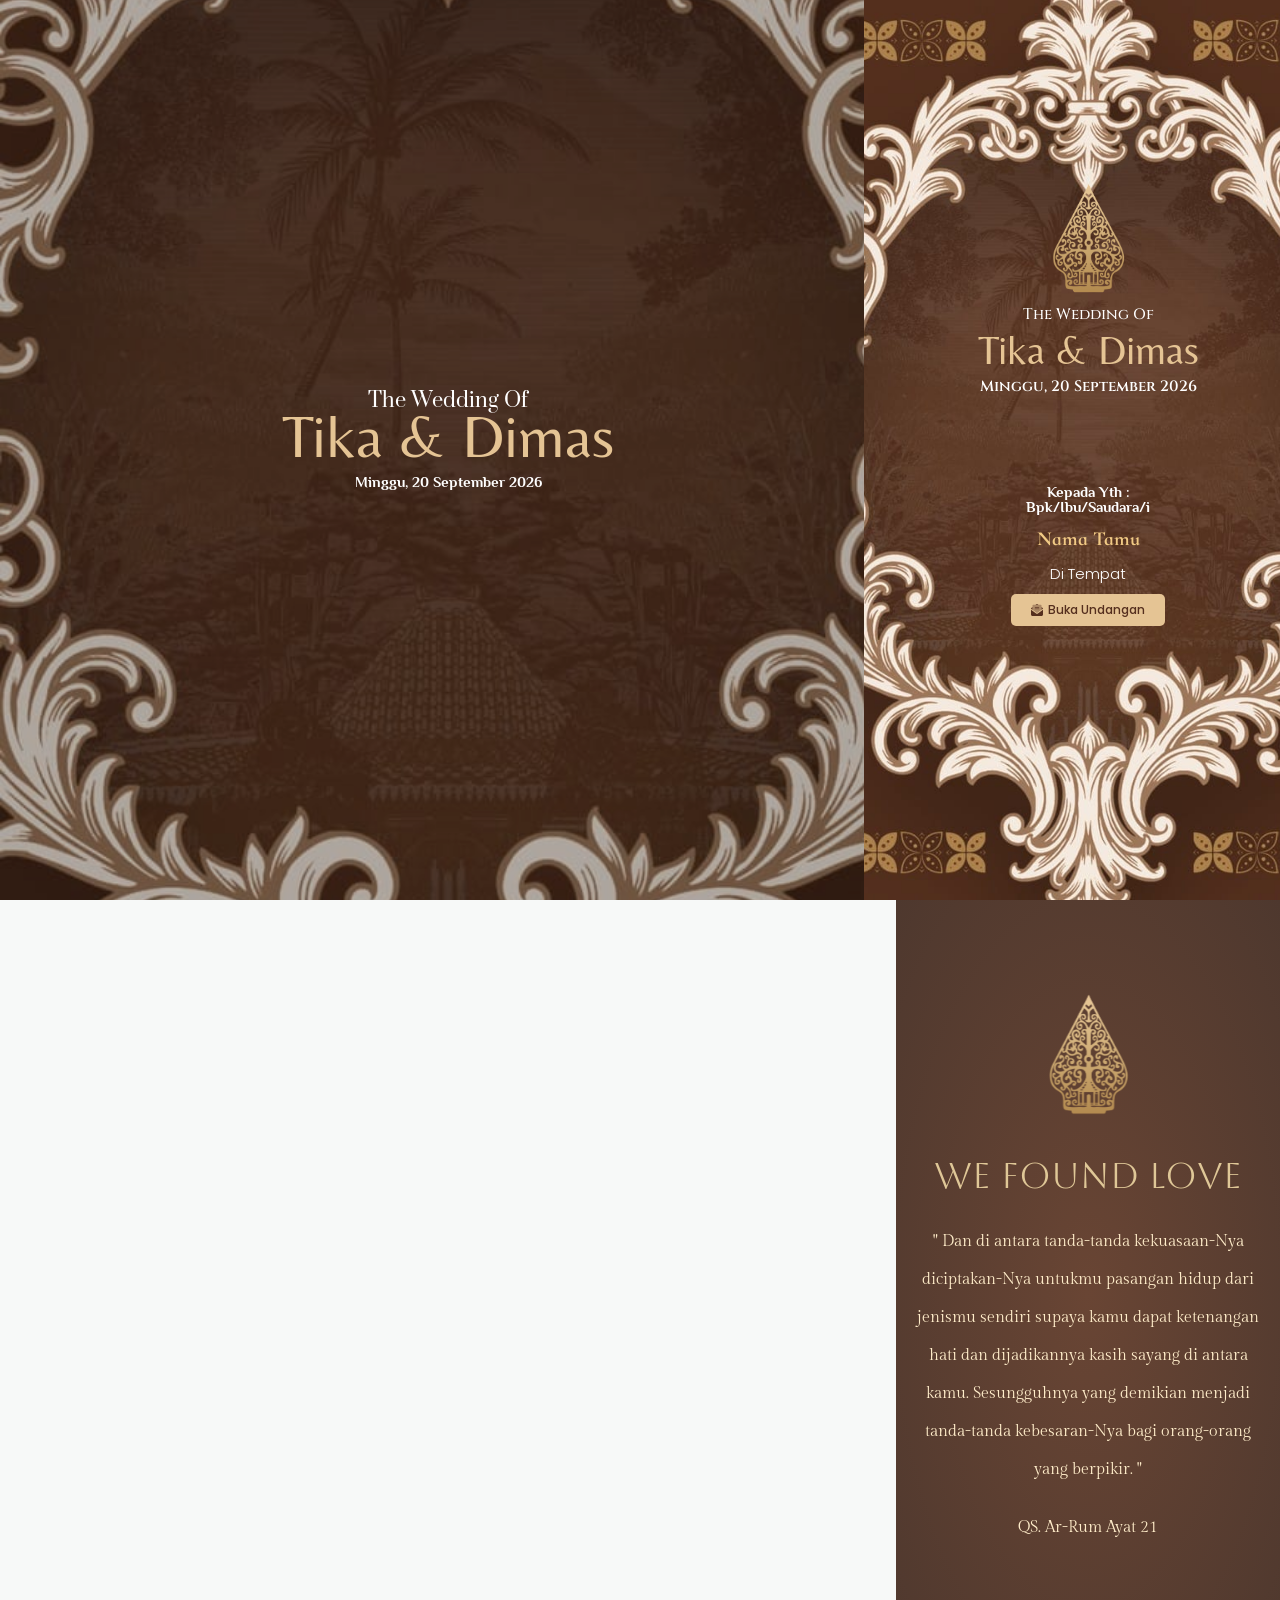
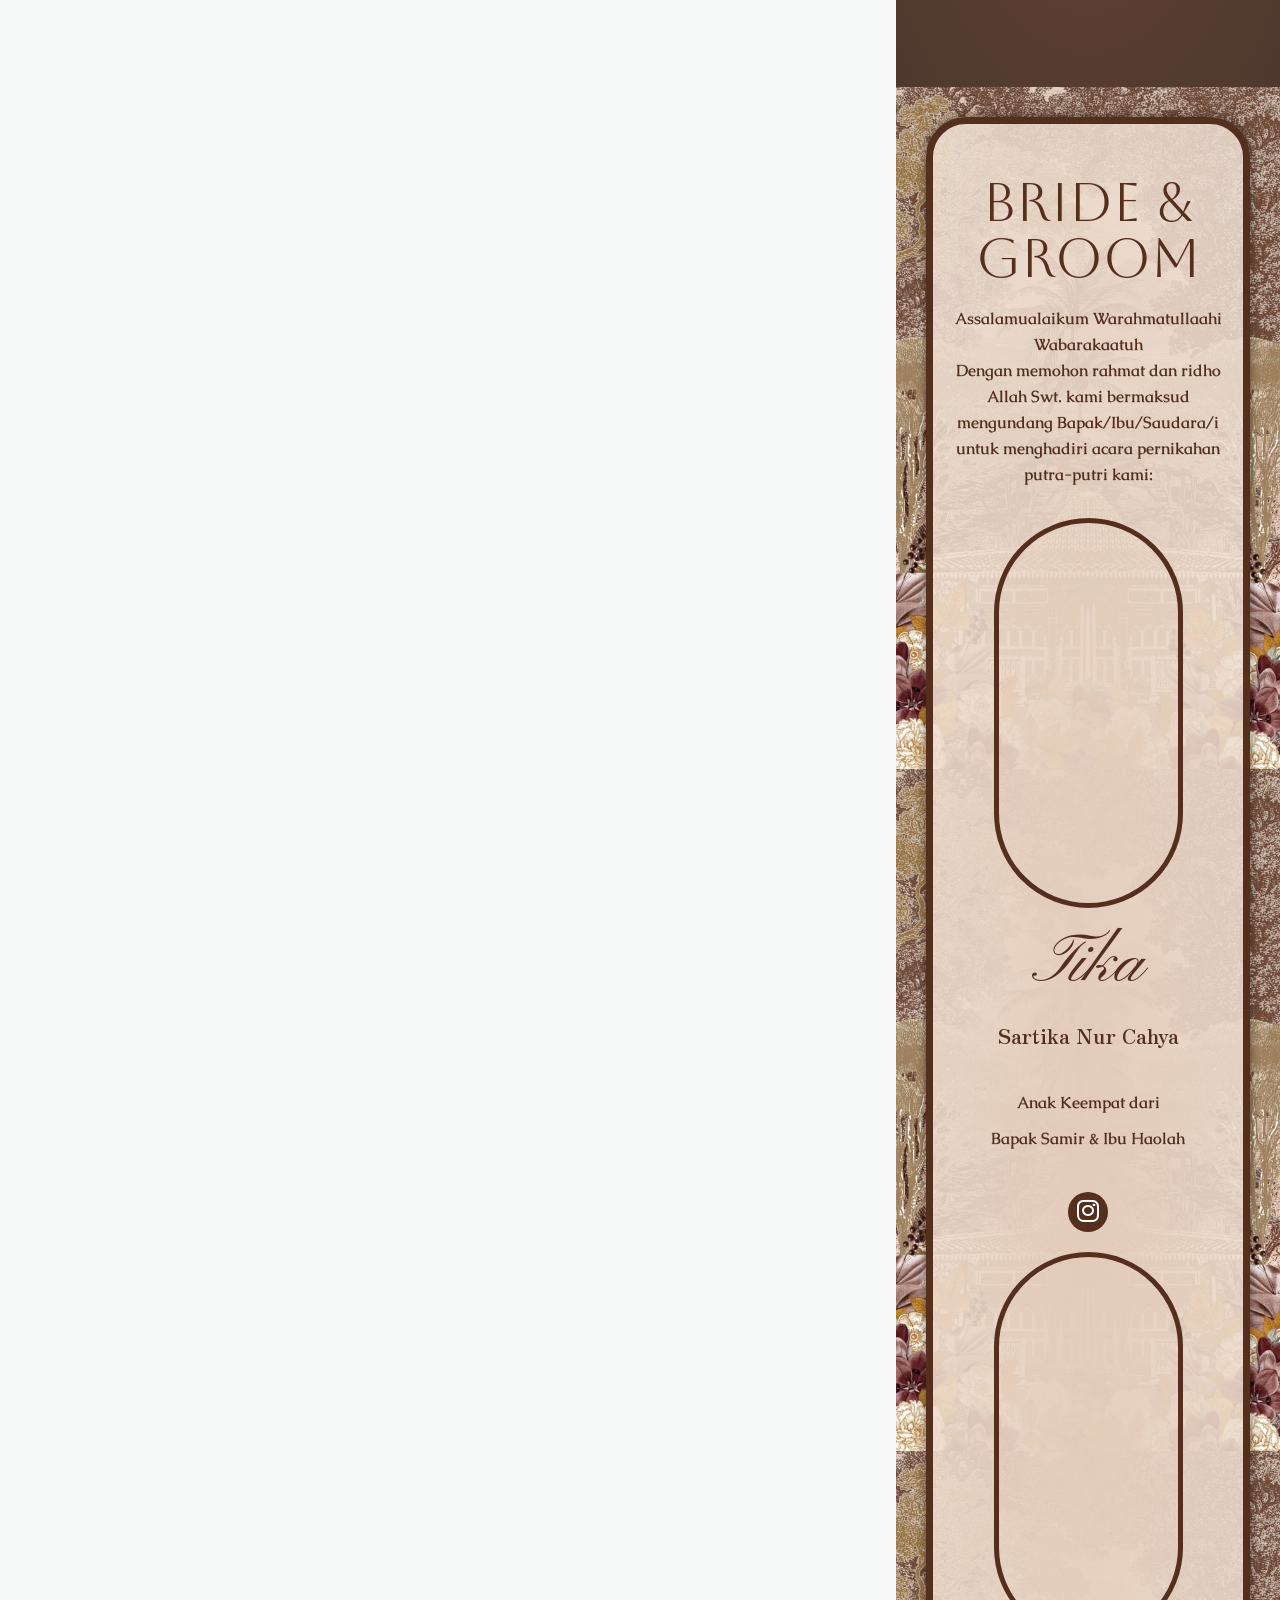
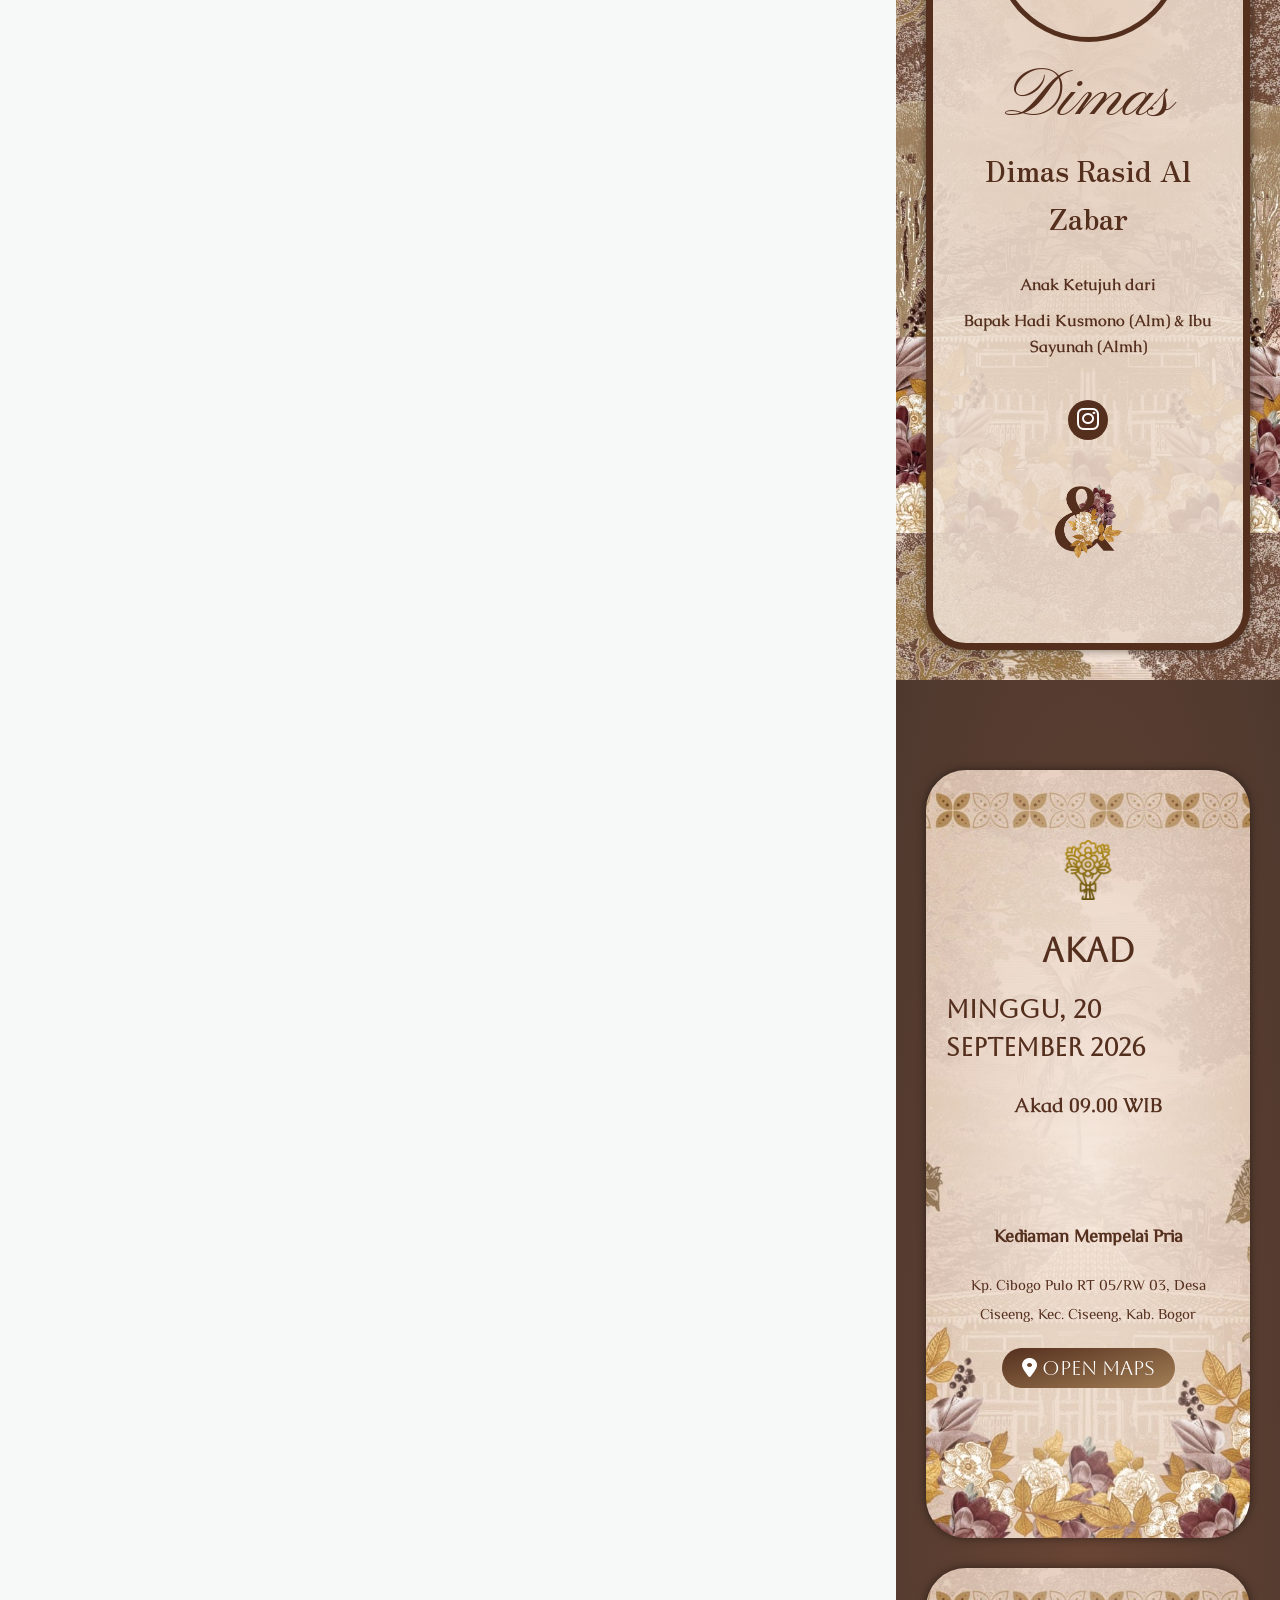
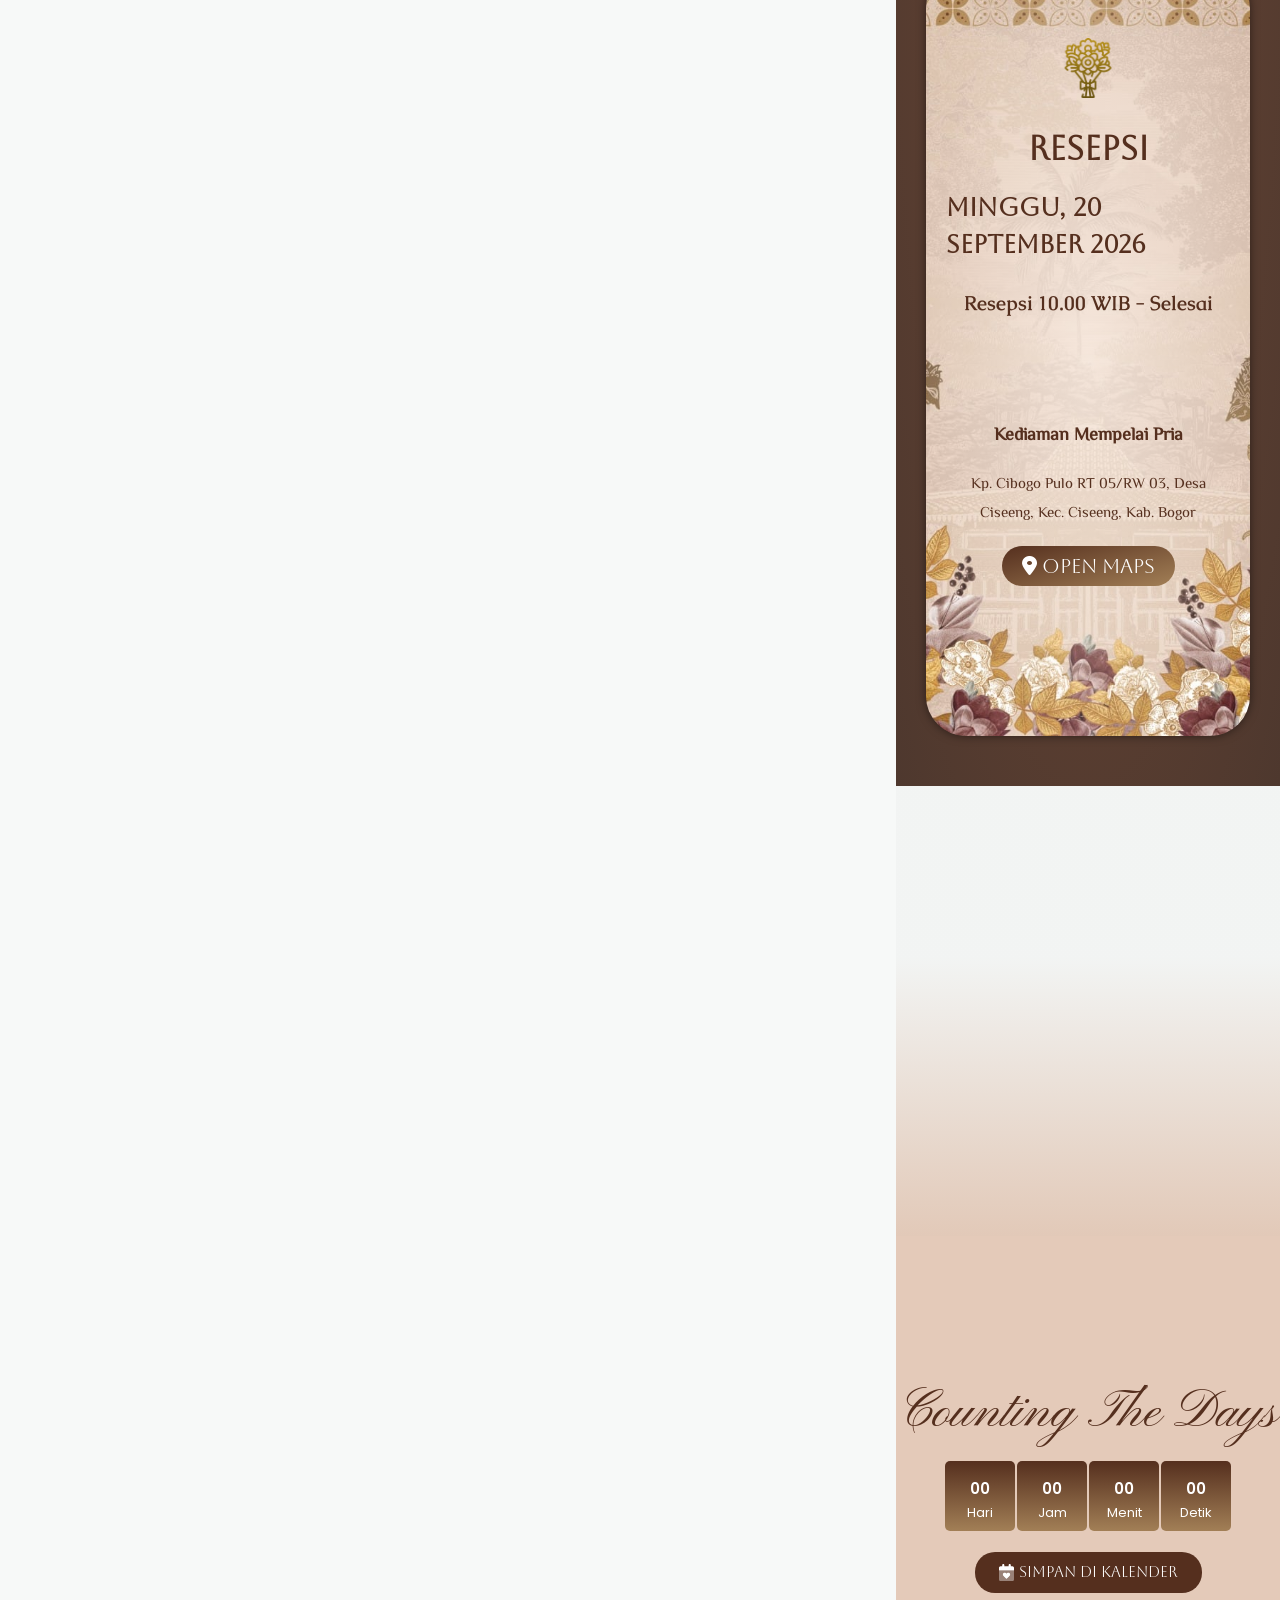
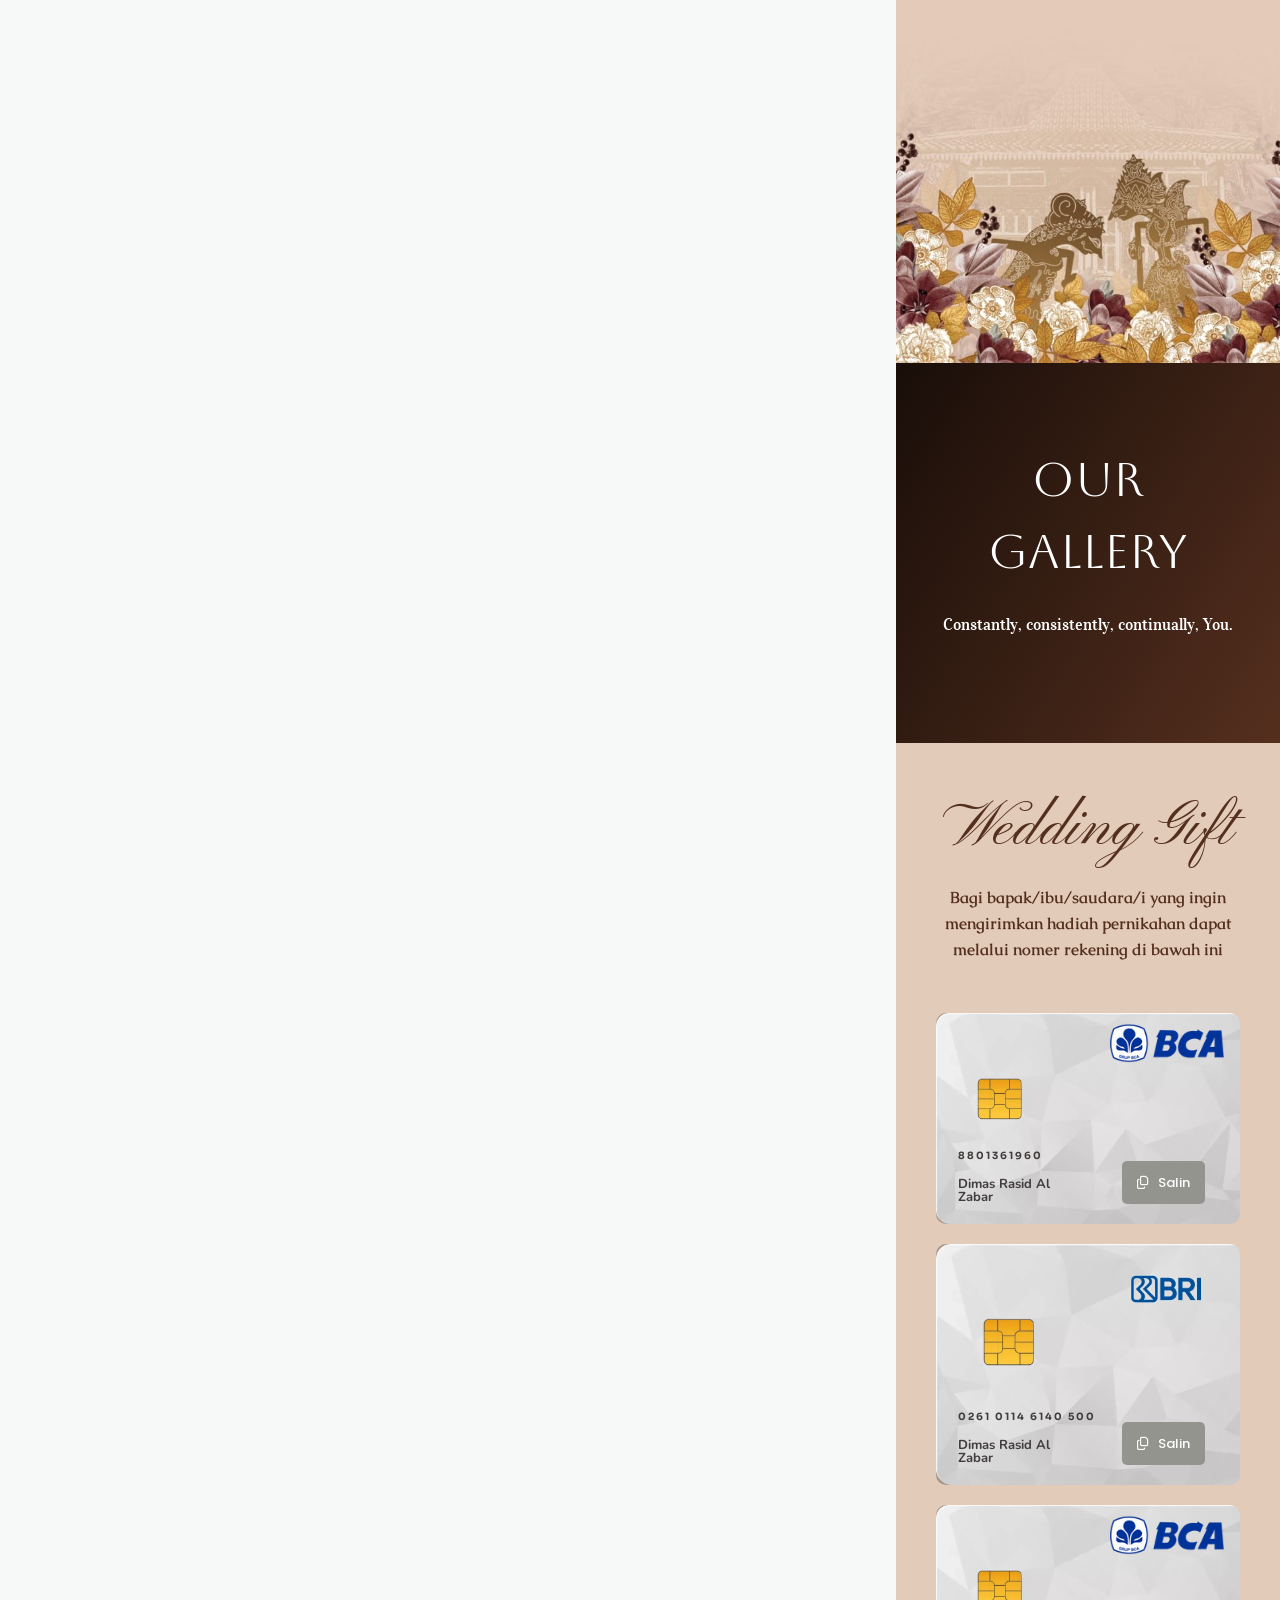
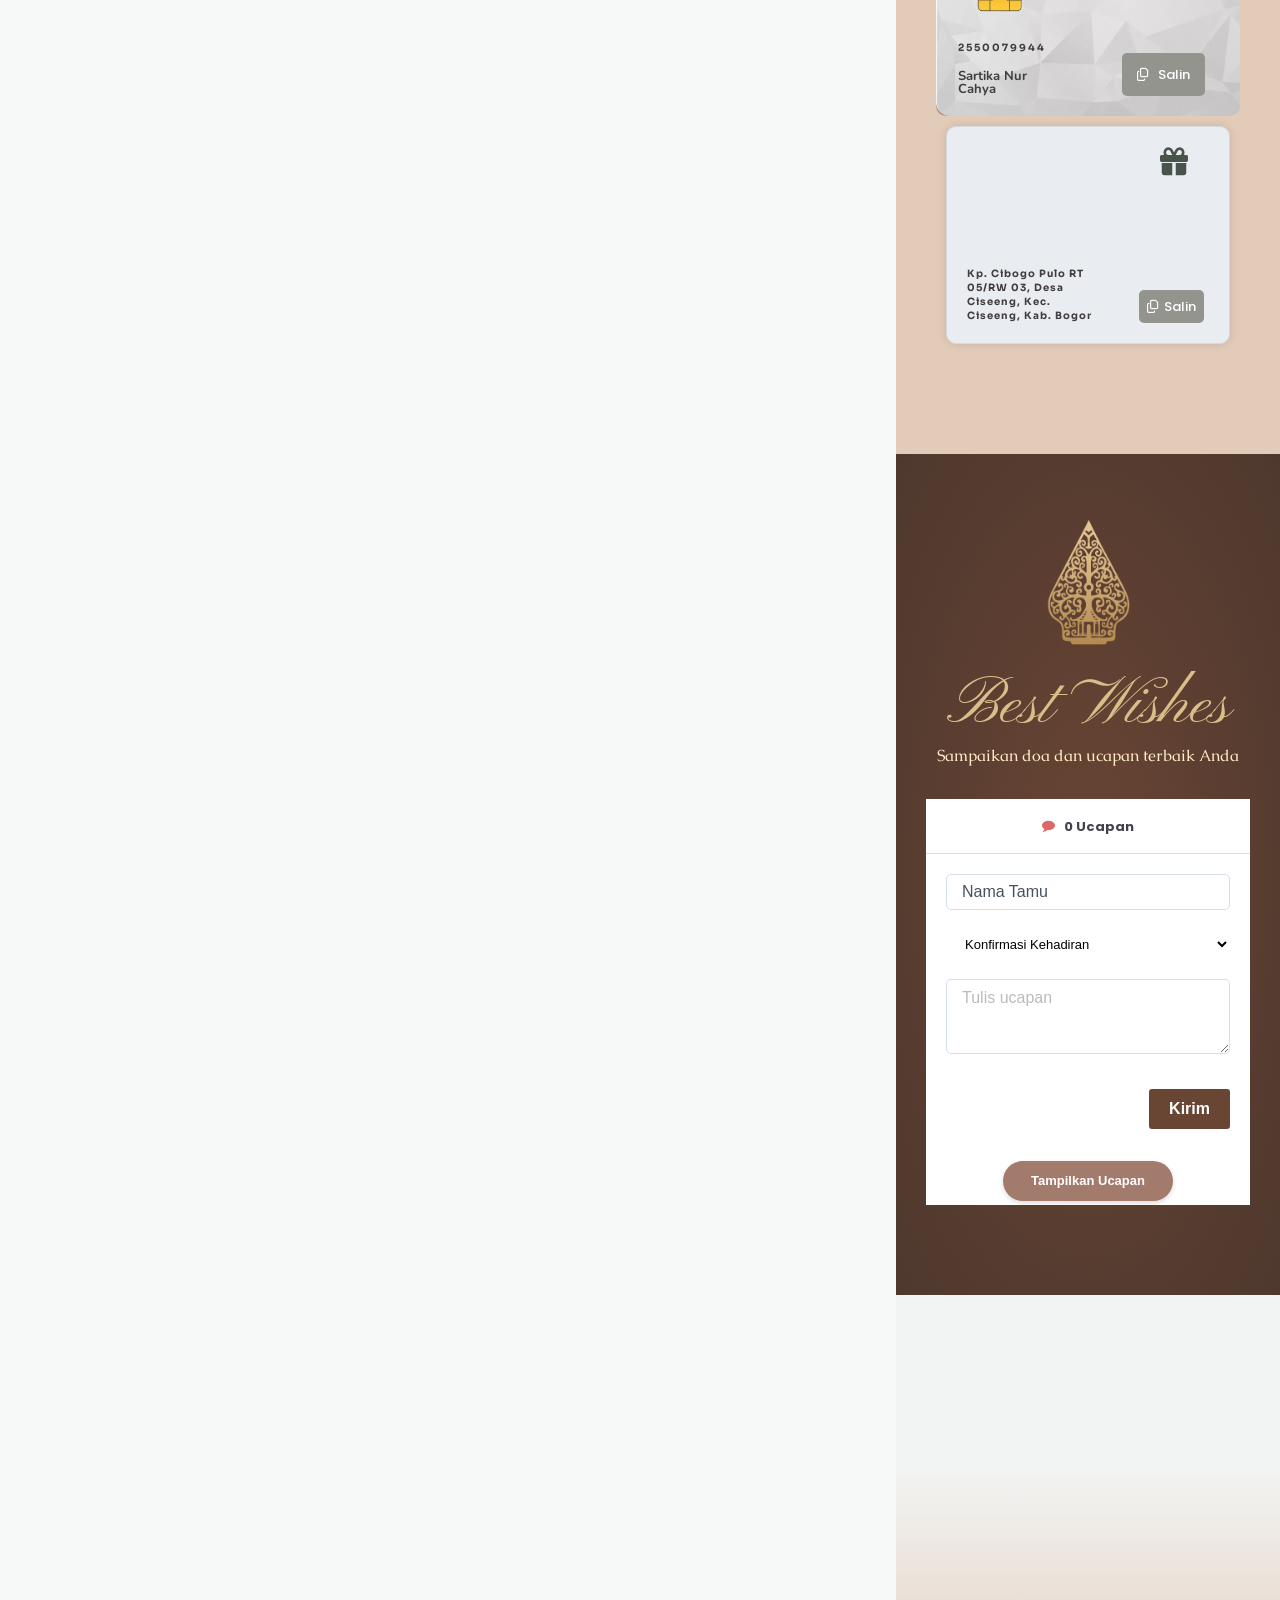
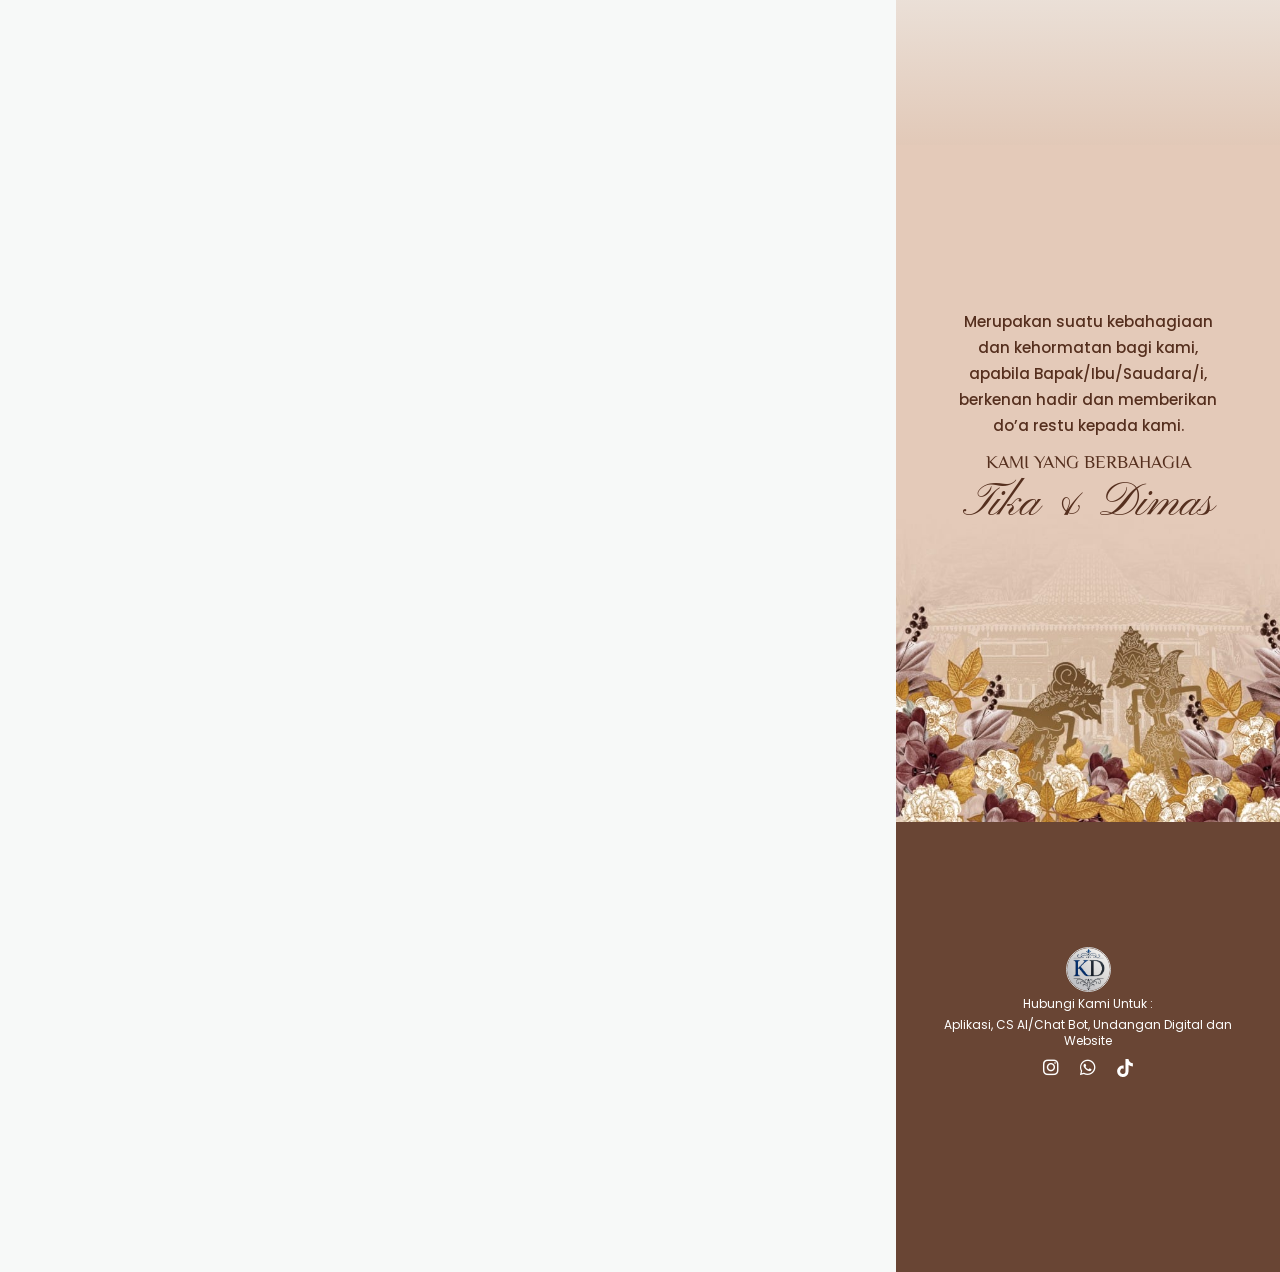
==== commit d206f255: "Rekening BRI + BCA Sartika + kotak kado + samakan gaya kartu gift" ====
--- a/index.html
+++ b/index.html
@@ -1,4 +1,4 @@
-﻿<!DOCTYPE html>
+<!DOCTYPE html>
 <html lang="id" prefix="og: https://ogp.me/ns#">
 
 <head>
@@ -4546,8 +4546,144 @@
                               </div>
                               <div
                                 class="jet-listing-grid__item jet-listing-dynamic-post-4620 elementor-dcss-17271241599898332"
-                                data-post-id="4620" style="display:none;"">		<div data-elementor-type="
-                                jet-listing-items" data-elementor-id="14" class="elementor elementor-14"
+                                data-post-id="4620">
+                                <div data-elementor-type="jet-listing-items" data-elementor-id="14"
+                                  class="elementor elementor-14"
+                                  data-elementor-settings="{&quot;ha_cmc_init_switcher&quot;:&quot;no&quot;}"
+                                  data-elementor-post-type="jet-engine">
+                                  <div
+                                    class="elementor-element elementor-element-68b09b2 e-flex e-con-boxed e-con e-child"
+                                    data-id="68b09b2" data-element_type="container" data-e-type="container"
+                                    data-settings="{&quot;jet_parallax_layout_list&quot;:[],&quot;background_background&quot;:&quot;classic&quot;}">
+                                    <div class="e-con-inner">
+                                      <div
+                                        class="elementor-element elementor-element-d5f43e1 e-flex e-con-boxed e-con e-child"
+                                        data-id="d5f43e1" data-element_type="container" data-e-type="container"
+                                        data-settings="{&quot;background_background&quot;:&quot;classic&quot;,&quot;jet_parallax_layout_list&quot;:[]}">
+                                        <div class="e-con-inner">
+                                          <div
+                                            class="elementor-element elementor-element-f241349 e-flex e-con-boxed e-con e-child"
+                                            data-id="f241349" data-element_type="container" data-e-type="container"
+                                            data-settings="{&quot;jet_parallax_layout_list&quot;:[]}">
+                                            <div class="e-con-inner">
+                                              <div
+                                                class="elementor-element elementor-element-00ffa3e elementor-widget elementor-widget-jet-listing-dynamic-image"
+                                                data-id="00ffa3e" data-element_type="widget" data-e-type="widget"
+                                                data-widget_type="jet-listing-dynamic-image.default">
+                                                <div class="elementor-widget-container">
+                                                  <div class="jet-listing jet-listing-dynamic-image"><img src="./bri.png"
+                                                      style="height:70px;width:auto;max-width:200px;margin-left:10px;"
+                                                      class="jet-listing-dynamic-image__img attachment-full size-full"
+                                                      alt="bri" decoding="async" loading="eager"></div>
+                                                </div>
+                                              </div>
+                                            </div>
+                                          </div>
+                                          <div
+                                            class="elementor-element elementor-element-83e2094 elementor-widget elementor-widget-spacer"
+                                            data-id="83e2094" data-element_type="widget" data-e-type="widget"
+                                            data-widget_type="spacer.default">
+                                            <div class="elementor-widget-container">
+                                              <div class="elementor-spacer">
+                                                <div class="elementor-spacer-inner"></div>
+                                              </div>
+                                            </div>
+                                          </div>
+                                          <div
+                                            class="elementor-element elementor-element-4aa7fb1 e-grid e-con-boxed e-con e-child"
+                                            data-id="4aa7fb1" data-element_type="container" data-e-type="container"
+                                            data-settings="{&quot;jet_parallax_layout_list&quot;:[]}">
+                                            <div class="e-con-inner">
+                                              <div
+                                                class="elementor-element elementor-element-5d946e8 e-flex e-con-boxed e-con e-child"
+                                                data-id="5d946e8" data-element_type="container" data-e-type="container"
+                                                data-settings="{&quot;jet_parallax_layout_list&quot;:[]}">
+                                                <div class="e-con-inner">
+                                                  <div
+                                                    class="elementor-element elementor-element-f9687e0 elementor-widget elementor-widget-heading"
+                                                    data-id="f9687e0" data-element_type="widget" data-e-type="widget"
+                                                    data-widget_type="heading.default">
+                                                    <div class="elementor-widget-container">
+                                                      <p class="elementor-heading-title elementor-size-default bri-number"
+                                                        style="white-space:nowrap;">
+                                                        0261 0114 6140 500</p>
+                                                    </div>
+                                                  </div>
+                                                  <div
+                                                    class="elementor-element elementor-element-274f287 elementor-widget elementor-widget-heading"
+                                                    data-id="274f287" data-element_type="widget" data-e-type="widget"
+                                                    data-widget_type="heading.default">
+                                                    <div class="elementor-widget-container">
+                                                      <p class="elementor-heading-title elementor-size-default">Dimas
+                                                        Rasid Al Zabar
+                                                      </p>
+                                                    </div>
+                                                  </div>
+                                                </div>
+                                              </div>
+                                              <div
+                                                class="elementor-element elementor-element-1e7cc4f e-flex e-con-boxed e-con e-child"
+                                                data-id="1e7cc4f" data-element_type="container" data-e-type="container"
+                                                data-settings="{&quot;jet_parallax_layout_list&quot;:[]}">
+                                                <div class="e-con-inner">
+                                                  <div
+                                                    class="elementor-element elementor-element-158f3fa elementor-widget elementor-widget-cobakekiri-copy"
+                                                    data-id="158f3fa" data-element_type="widget" data-e-type="widget"
+                                                    data-widget_type="cobakekiri-copy.default">
+                                                    <div class="elementor-widget-container">
+                                                      <script type="text/javascript"
+                                                        src="./wp-content/plugins/cobakekiri/includes/assets/js/clipboard.min.js"></script>
+                                                      <div class="elementor-button-wrapper">
+                                                        <a class="elementor-button" role="button"
+                                                          id="ck_copy_content_453" href="#"
+                                                          data-clipboard-text="026101146140500"><i class="far fa-copy"
+                                                            aria-hidden="true" style="margin-right:10px;"></i>Salin</a>
+                                                      </div>
+                                                      <script type="text/javascript">
+                                                        document.querySelectorAll('[id^=ck_copy_content_]').forEach(ahref => {
+                                                          ahref.onclick = function (e) {
+                                                            e.preventDefault();
+                                                            ckCopyContent(ahref.id);
+                                                          }
+                                                        })
+                                                        function ckCopyContent(ckElCopy) {
+                                                          let ckElContentText = document.querySelector('#' + ckElCopy)
+                                                          let textBtnCk = ckElContentText.innerHTML
+                                                          let clipboard = new ClipboardJS('#' + ckElCopy);
+                                                          //console.log(textBtnCk)
+                                                          clipboard.on('success', function (e) {
+                                                            //console.info('Action:', e.action);
+                                                            //console.info('Text:', e.text);
+                                                            //console.info('Trigger:', e.trigger);
+                                                            ckElContentText.textContent = "Berhasil Di Salin"
+                                                            setTimeout(() => {
+                                                              ckElContentText.innerHTML = textBtnCk
+                                                            }, 700)
+                                                            e.clearSelection();
+                                                          });
+
+                                                          clipboard.on('error', function (e) {
+                                                            console.error('Action:', e.action);
+                                                            console.error('Trigger:', e.trigger);
+                                                          });
+                                                        }
+                                                      </script>
+                                                    </div>
+                                                  </div>
+                                                </div>
+                                              </div>
+                                            </div>
+                                          </div>
+                                        </div>
+                                      </div>
+                                    </div>
+                                  </div>
+                                </div>
+                              </div>
+                              <div
+                                class="jet-listing-grid__item jet-listing-dynamic-post-4620 elementor-dcss-17271241599898332"
+                                data-post-id="4620">
+                                <div data-elementor-type="jet-listing-items" data-elementor-id="14" class="elementor elementor-14"
                                 data-elementor-settings="{&quot;ha_cmc_init_switcher&quot;:&quot;no&quot;}"
                                 data-elementor-post-type="jet-engine">
                                 <div
@@ -4665,6 +4801,128 @@
                                                         });
                                                       }
                                                     </script>
+                                                  </div>
+                                                </div>
+                                              </div>
+                                            </div>
+                                          </div>
+                                        </div>
+                                      </div>
+                                    </div>
+                                  </div>
+                                </div>
+                              </div>
+                              <div
+                                class="jet-listing-grid__item jet-listing-dynamic-post-4620 elementor-dcss-17271241599898332 elementor-dcss-kado4620"
+                                data-post-id="4620">
+                                <div data-elementor-type="jet-listing-items" data-elementor-id="14"
+                                  class="elementor elementor-14"
+                                  data-elementor-settings="{&quot;ha_cmc_init_switcher&quot;:&quot;no&quot;}"
+                                  data-elementor-post-type="jet-engine">
+                                  <div
+                                    class="elementor-element elementor-element-68b09b2 e-flex e-con-boxed e-con e-child"
+                                    data-id="68b09b2" data-element_type="container" data-e-type="container"
+                                    data-settings="{&quot;jet_parallax_layout_list&quot;:[],&quot;background_background&quot;:&quot;classic&quot;}">
+                                    <div class="e-con-inner">
+                                      <div
+                                        class="elementor-element elementor-element-d5f43e1 e-flex e-con-boxed e-con e-child"
+                                        data-id="d5f43e1" data-element_type="container" data-e-type="container"
+                                        data-settings="{&quot;background_background&quot;:&quot;classic&quot;,&quot;jet_parallax_layout_list&quot;:[]}">
+                                        <div class="e-con-inner">
+                                          <div
+                                            class="elementor-element elementor-element-f241349 e-flex e-con-boxed e-con e-child"
+                                            data-id="f241349" data-element_type="container" data-e-type="container"
+                                            data-settings="{&quot;jet_parallax_layout_list&quot;:[]}">
+                                            <div class="e-con-inner">
+                                              <div
+                                                class="elementor-element elementor-element-00ffa3e elementor-widget elementor-widget-jet-listing-dynamic-image"
+                                                data-id="00ffa3e" data-element_type="widget" data-e-type="widget"
+                                                data-widget_type="jet-listing-dynamic-image.default">
+                                                <div class="elementor-widget-container">
+                                                  <div class="jet-listing jet-listing-dynamic-image"><span style="display:inline-flex;align-items:center;justify-content:center;width:90px;height:50px;"><i class="fas fa-gift" style="font-size:28px;color:#485349;"></i></span></div>
+                                                </div>
+                                              </div>
+                                            </div>
+                                          </div>
+                                          <div
+                                            class="elementor-element elementor-element-83e2094 elementor-widget elementor-widget-spacer"
+                                            data-id="83e2094" data-element_type="widget" data-e-type="widget"
+                                            data-widget_type="spacer.default">
+                                            <div class="elementor-widget-container">
+                                              <div class="elementor-spacer">
+                                                <div class="elementor-spacer-inner"></div>
+                                              </div>
+                                            </div>
+                                          </div>
+                                          <div
+                                            class="elementor-element elementor-element-4aa7fb1 e-grid e-con-boxed e-con e-child"
+                                            data-id="4aa7fb1" data-element_type="container" data-e-type="container"
+                                            data-settings="{&quot;jet_parallax_layout_list&quot;:[]}">
+                                            <div class="e-con-inner">
+                                              <div
+                                                class="elementor-element elementor-element-5d946e8 e-flex e-con-boxed e-con e-child"
+                                                data-id="5d946e8" data-element_type="container" data-e-type="container"
+                                                data-settings="{&quot;jet_parallax_layout_list&quot;:[]}">
+                                                <div class="e-con-inner">
+                                                  <div
+                                                    class="elementor-element elementor-element-f9687e0 elementor-widget elementor-widget-heading"
+                                                    data-id="f9687e0" data-element_type="widget" data-e-type="widget"
+                                                    data-widget_type="heading.default">
+                                                    <div class="elementor-widget-container">
+                                                      <p class="elementor-heading-title elementor-size-default" style="font-size:10px;line-height:14px;letter-spacing:1px;word-spacing:normal;">Kp. Cibogo Pulo RT 05/RW 03, Desa Ciseeng, Kec. Ciseeng, Kab. Bogor</p>
+                                                    </div>
+                                                  </div>
+
+                                                </div>
+                                              </div>
+                                              <div
+                                                class="elementor-element elementor-element-1e7cc4f e-flex e-con-boxed e-con e-child"
+                                                data-id="1e7cc4f" data-element_type="container" data-e-type="container"
+                                                data-settings="{&quot;jet_parallax_layout_list&quot;:[]}">
+                                                <div class="e-con-inner">
+                                                  <div
+                                                    class="elementor-element elementor-element-158f3fa elementor-widget elementor-widget-cobakekiri-copy"
+                                                    data-id="158f3fa" data-element_type="widget" data-e-type="widget"
+                                                    data-widget_type="cobakekiri-copy.default">
+                                                    <div class="elementor-widget-container">
+                                                      <script type="text/javascript"
+                                                        src="./wp-content/plugins/cobakekiri/includes/assets/js/clipboard.min.js"></script>
+                                                      <div class="elementor-button-wrapper">
+                                                        <a class="elementor-button" role="button"
+                                                          id="ck_copy_content_kado" href="#"
+                                                          data-clipboard-text="Kp. Cibogo Pulo RT 05/RW 03, Desa Ciseeng, Kec. Ciseeng, Kab. Bogor"><i class="far fa-copy"
+                                                            aria-hidden="true" style="margin-right:10px;"></i>Salin</a>
+                                                      </div>
+                                                      <script type="text/javascript">
+                                                        document.querySelectorAll('[id^=ck_copy_content_]').forEach(ahref => {
+                                                          ahref.onclick = function (e) {
+                                                            e.preventDefault();
+                                                            ckCopyContent(ahref.id);
+                                                          }
+                                                        })
+                                                        function ckCopyContent(ckElCopy) {
+                                                          let ckElContentText = document.querySelector('#' + ckElCopy)
+                                                          let textBtnCk = ckElContentText.innerHTML
+                                                          let clipboard = new ClipboardJS('#' + ckElCopy);
+                                                          //console.log(textBtnCk)
+                                                          clipboard.on('success', function (e) {
+                                                            //console.info('Action:', e.action);
+                                                            //console.info('Text:', e.text);
+                                                            //console.info('Trigger:', e.trigger);
+                                                            ckElContentText.textContent = "Berhasil Di Salin"
+                                                            setTimeout(() => {
+                                                              ckElContentText.innerHTML = textBtnCk
+                                                            }, 700)
+                                                            e.clearSelection();
+                                                          });
+
+                                                          clipboard.on('error', function (e) {
+                                                            console.error('Action:', e.action);
+                                                            console.error('Trigger:', e.trigger);
+                                                          });
+                                                        }
+                                                      </script>
+                                                    </div>
                                                   </div>
                                                 </div>
                                               </div>
--- a/wp-content/uploads/elementor/css/post-14.css
+++ b/wp-content/uploads/elementor/css/post-14.css
@@ -0,0 +1,14 @@
+.elementor-14 .elementor-element.elementor-element-68b09b2{--display:flex;--padding-top:0px;--padding-bottom:0px;--padding-left:0px;--padding-right:0px;}.elementor-14 .elementor-element.elementor-element-d5f43e1{--display:flex;--flex-direction:column;--container-widget-width:100%;--container-widget-height:initial;--container-widget-flex-grow:0;--container-widget-align-self:initial;--flex-wrap-mobile:wrap;--gap:0px 0px;--row-gap:0px;--column-gap:0px;--border-radius:10px 10px 10px 10px;--padding-top:0px;--padding-bottom:0px;--padding-left:0px;--padding-right:0px;}.elementor-14 .elementor-element.elementor-element-d5f43e1:not(.elementor-motion-effects-element-type-background), .elementor-14 .elementor-element.elementor-element-d5f43e1 > .elementor-motion-effects-container > .elementor-motion-effects-layer{background-color:#00000045;background-image:url("../../2024/05/CARDNEW.webp");background-size:cover;}.elementor-14 .elementor-element.elementor-element-f241349{--display:flex;--flex-direction:row;--container-widget-width:initial;--container-widget-height:100%;--container-widget-flex-grow:1;--container-widget-align-self:stretch;--flex-wrap-mobile:wrap;--justify-content:flex-end;--gap:0px 0px;--row-gap:0px;--column-gap:0px;}.elementor-14 .elementor-element.elementor-element-00ffa3e.elementor-element{--align-self:flex-end;--order:99999 /* order end hack */;}.elementor-14 .elementor-element.elementor-element-00ffa3e > .elementor-widget-container{border-radius:6px 0px 6px 0px;}.elementor-14 .elementor-element.elementor-element-00ffa3e .jet-listing-dynamic-image{justify-content:flex-end;}.elementor-14 .elementor-element.elementor-element-00ffa3e .jet-listing-dynamic-image__figure{align-items:flex-end;}.elementor-14 .elementor-element.elementor-element-00ffa3e .jet-listing-dynamic-image a{display:flex;justify-content:flex-end;width:80%;}.elementor-14 .elementor-element.elementor-element-00ffa3e .jet-listing-dynamic-image img{width:80%;}.elementor-14 .elementor-element.elementor-element-00ffa3e .jet-listing-dynamic-image__caption{text-align:left;}.elementor-14 .elementor-element.elementor-element-83e2094{--spacer-size:50px;}.elementor-14 .elementor-element.elementor-element-4aa7fb1{--display:grid;--e-con-grid-template-columns:repeat(2, 1fr);--e-con-grid-template-rows:repeat(1, 1fr);--grid-auto-flow:row;}.elementor-14 .elementor-element.elementor-element-5d946e8{--display:flex;--justify-content:flex-end;--align-items:flex-start;--container-widget-width:calc( ( 1 - var( --container-widget-flex-grow ) ) * 100% );--gap:10px 10px;--row-gap:10px;--column-gap:10px;}.elementor-widget-heading .elementor-heading-title{font-family:var( --e-global-typography-primary-font-family ), Sans-serif;font-weight:var( --e-global-typography-primary-font-weight );color:var( --e-global-color-primary );}.elementor-14 .elementor-element.elementor-element-f9687e0 > .elementor-widget-container{margin:0px 0px 0px 0px;}.elementor-14 .elementor-element.elementor-element-f9687e0{text-align:start;}.elementor-14 .elementor-element.elementor-element-f9687e0 .elementor-heading-title{font-family:"Sora", Sans-serif;font-size:10px;font-weight:700;line-height:25px;letter-spacing:2px;color:#423D3D;}.elementor-14 .elementor-element.elementor-element-274f287 > .elementor-widget-container{margin:0px 0px 0px 0px;}.elementor-14 .elementor-element.elementor-element-274f287 .elementor-heading-title{font-family:"Nunito", Sans-serif;font-size:13px;font-weight:700;color:#423D3D;}.elementor-14 .elementor-element.elementor-element-1e7cc4f{--display:flex;--justify-content:flex-end;}.elementor-14 .elementor-element.elementor-element-158f3fa .elementor-button-wrapper{text-align:center;}.elementor-14 .elementor-element.elementor-element-158f3fa a.elementor-button, .elementor-14 .elementor-element.elementor-element-158f3fa .elementor-button{font-family:"Poppins", Sans-serif;font-size:13px;font-weight:500;background-color:#94948F;border-radius:5px 5px 5px 5px;padding:15px 15px 15px 15px;}@media(max-width:1024px){.elementor-14 .elementor-element.elementor-element-4aa7fb1{--grid-auto-flow:row;}.elementor-14 .elementor-element.elementor-element-f9687e0 .elementor-heading-title{font-size:22px;}}@media(min-width:768px){.elementor-14 .elementor-element.elementor-element-68b09b2{--content-width:340px;}.elementor-14 .elementor-element.elementor-element-d5f43e1{--content-width:300px;}.elementor-14 .elementor-element.elementor-element-5d946e8{--content-width:100%;}.elementor-14 .elementor-element.elementor-element-1e7cc4f{--content-width:100px;}}@media(max-width:767px){.elementor-14 .elementor-element.elementor-element-68b09b2{--padding-top:10px;--padding-bottom:10px;--padding-left:10px;--padding-right:10px;}.elementor-14 .elementor-element.elementor-element-d5f43e1{--justify-content:center;--align-items:center;--container-widget-width:calc( ( 1 - var( --container-widget-flex-grow ) ) * 100% );--gap:0px 0px;--row-gap:0px;--column-gap:0px;--border-radius:10px 10px 10px 10px;}.elementor-14 .elementor-element.elementor-element-f241349{--flex-direction:column-reverse;--container-widget-width:100%;--container-widget-height:initial;--container-widget-flex-grow:0;--container-widget-align-self:initial;--flex-wrap-mobile:wrap;}.elementor-14 .elementor-element.elementor-element-00ffa3e > .elementor-widget-container{padding:10px 15px 0px 15px;}.elementor-14 .elementor-element.elementor-element-00ffa3e .jet-listing-dynamic-image{justify-content:flex-end;}.elementor-14 .elementor-element.elementor-element-00ffa3e .jet-listing-dynamic-image__figure{align-items:flex-end;}.elementor-14 .elementor-element.elementor-element-00ffa3e .jet-listing-dynamic-image a{display:flex;justify-content:flex-end;width:70%;}.elementor-14 .elementor-element.elementor-element-00ffa3e .jet-listing-dynamic-image img{width:70%;}.elementor-14 .elementor-element.elementor-element-83e2094{--spacer-size:40px;}.elementor-14 .elementor-element.elementor-element-4aa7fb1{--e-con-grid-template-columns:repeat(2, 1fr);--e-con-grid-template-rows:repeat(1, 1fr);--grid-auto-flow:row;}.elementor-14 .elementor-element.elementor-element-5d946e8{--content-width:500px;--flex-direction:column;--container-widget-width:calc( ( 1 - var( --container-widget-flex-grow ) ) * 100% );--container-widget-height:initial;--container-widget-flex-grow:0;--container-widget-align-self:initial;--flex-wrap-mobile:wrap;--align-items:flex-start;}.elementor-14 .elementor-element.elementor-element-f9687e0 .elementor-heading-title{font-size:10px;letter-spacing:2px;}.elementor-14 .elementor-element.elementor-element-274f287{text-align:start;}.elementor-14 .elementor-element.elementor-element-274f287 .elementor-heading-title{font-size:13px;}.elementor-14 .elementor-element.elementor-element-1e7cc4f{--content-width:500px;--justify-content:flex-end;}}
+/* Nomor BRI: samakan dengan BCA (10px desktop, 22px <=1024px), paksa sebaris */
+.elementor-14 .elementor-element.elementor-element-f9687e0 .elementor-heading-title.bri-number{font-family:"Sora",Sans-serif;font-size:10px;font-weight:700;line-height:25px;letter-spacing:2px;color:#423D3D;white-space:nowrap;}
+@media(min-width:768px) and (max-width:1024px){.elementor-14 .elementor-element.elementor-element-f9687e0 .elementor-heading-title.bri-number{font-size:22px;}}
+
+/* Kotak Kado: samakan ukuran kotak bank, hilangkan gambar kartu+chip kuning (background polos) */
+.elementor-dcss-kado4620 .elementor-element.elementor-element-d5f43e1{background-image:none!important;background-color:#E9ECF1!important;}
+/* (kotak kado ikut layout 2 kolom seperti kartu bank) */
+/* Kotak Kado: lebarkan kolom teks (tombol ramping) agar sejajar kartu bank */
+.elementor-dcss-kado4620 .elementor-element-4aa7fb1>.e-con-inner{grid-template-columns:1fr 96px!important;}
+.elementor-dcss-kado4620 .elementor-element-158f3fa .elementor-button{padding:10px 8px!important;}
+.elementor-dcss-kado4620 .elementor-element-158f3fa .elementor-button i{margin-right:6px!important;}
+/* Kotak Kado: tegaskan tepi agar lebar terlihat sama dengan kartu bank */
+.elementor-dcss-kado4620 .elementor-element.elementor-element-d5f43e1{border:1px solid #D5DBE1!important;box-shadow:0px 0px 10px 0px rgba(0,0,0,0.12)!important;}
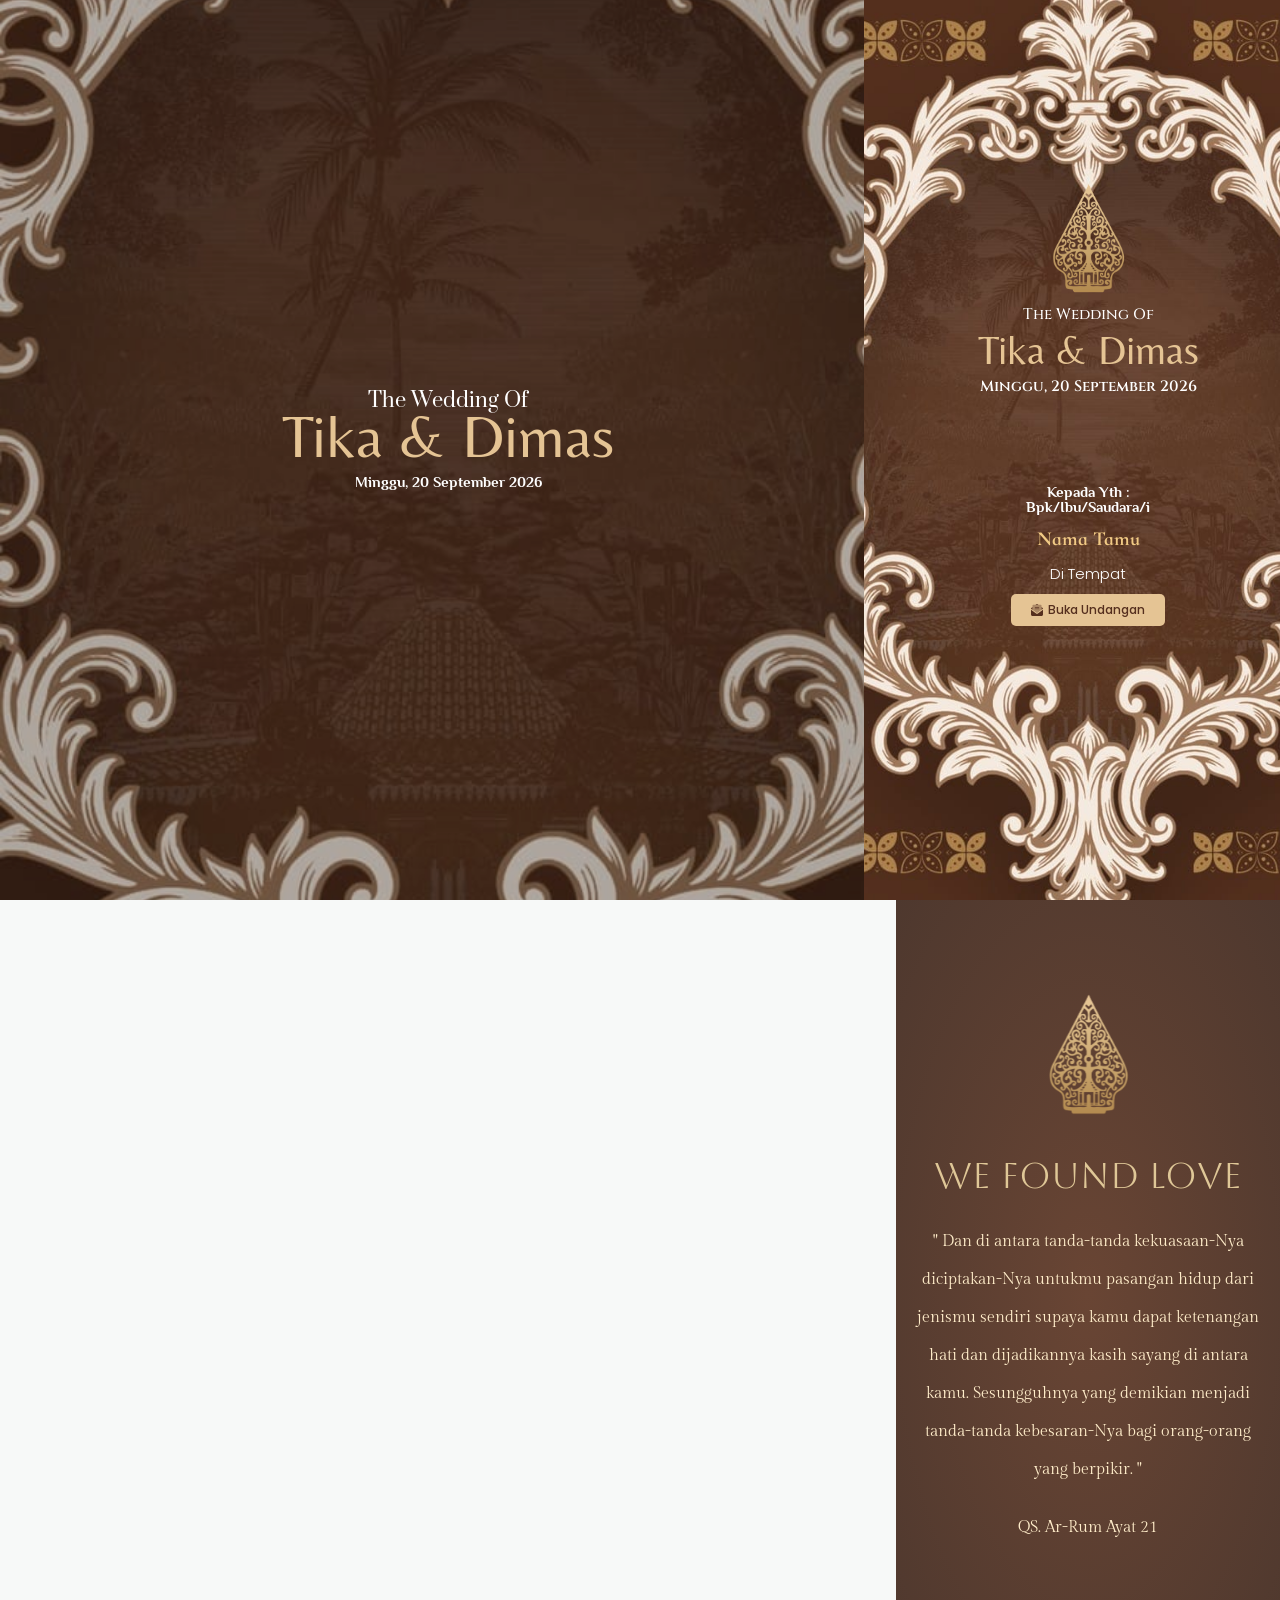
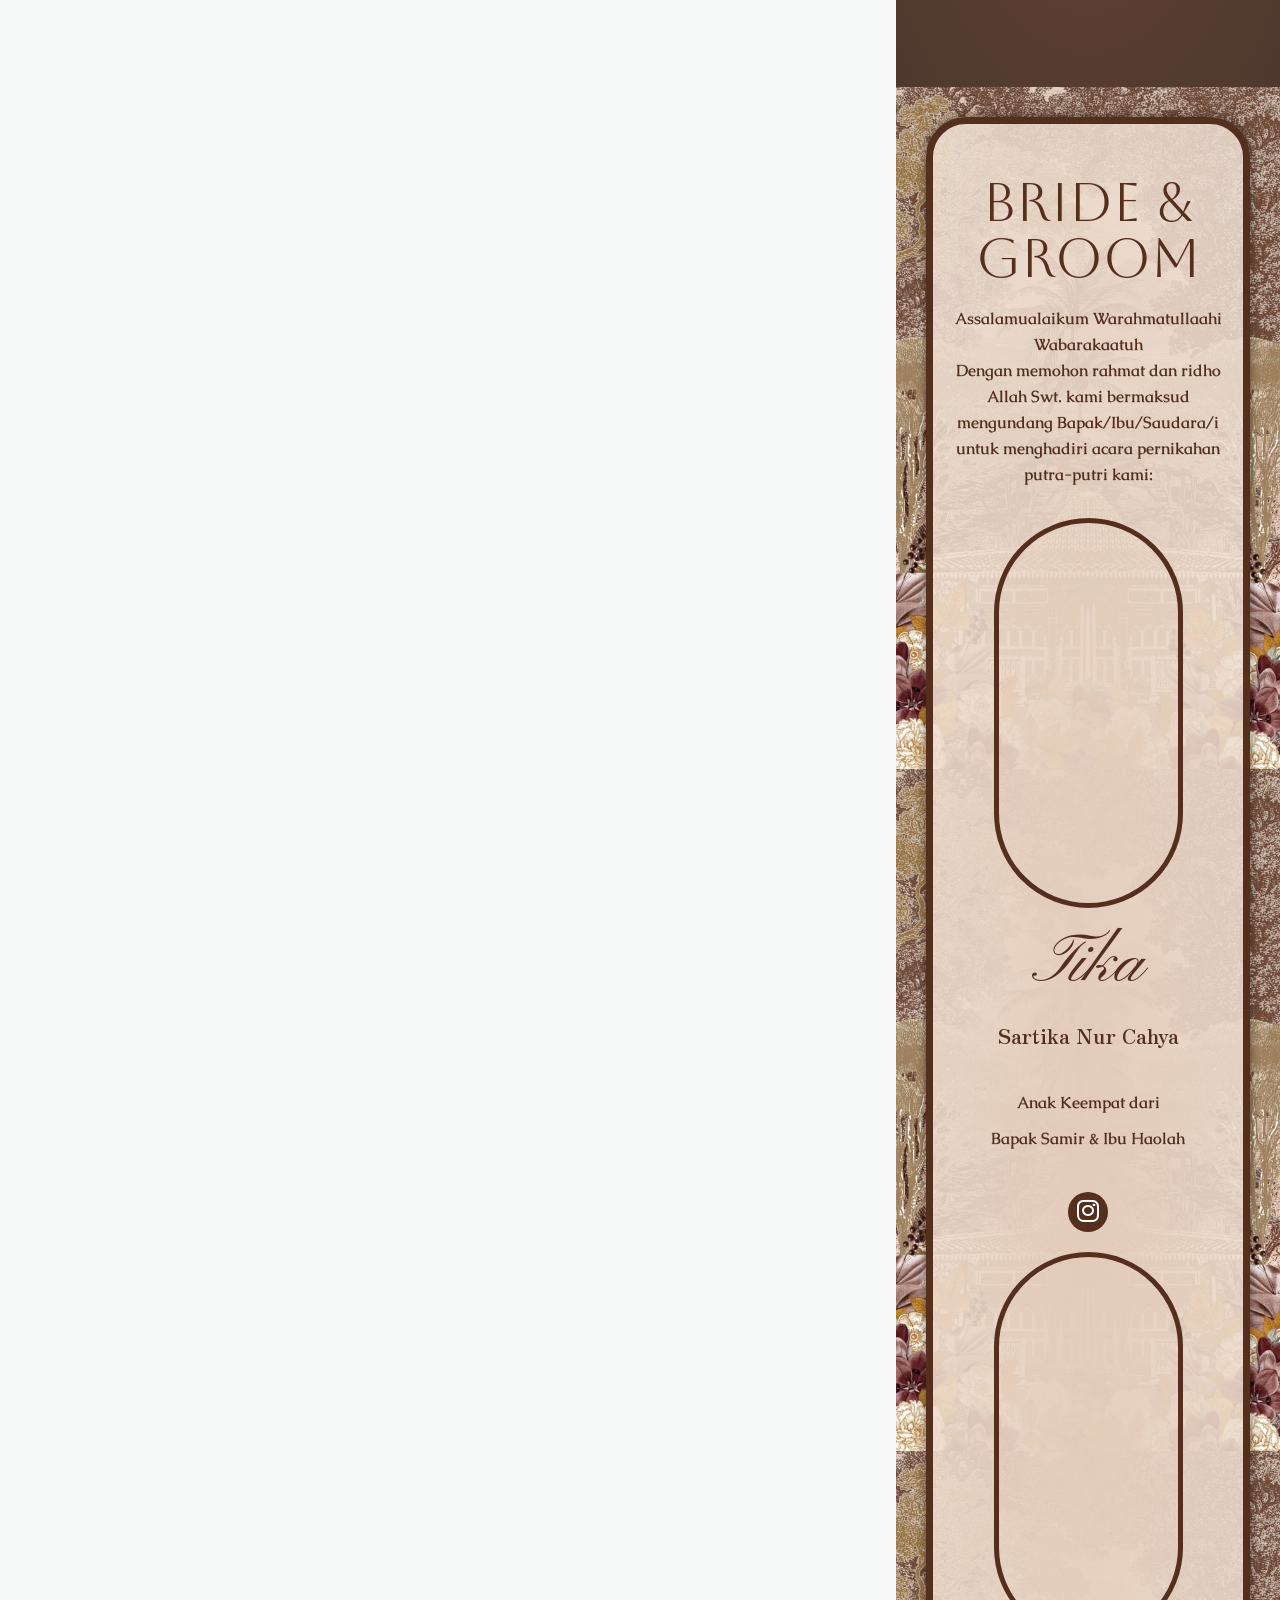
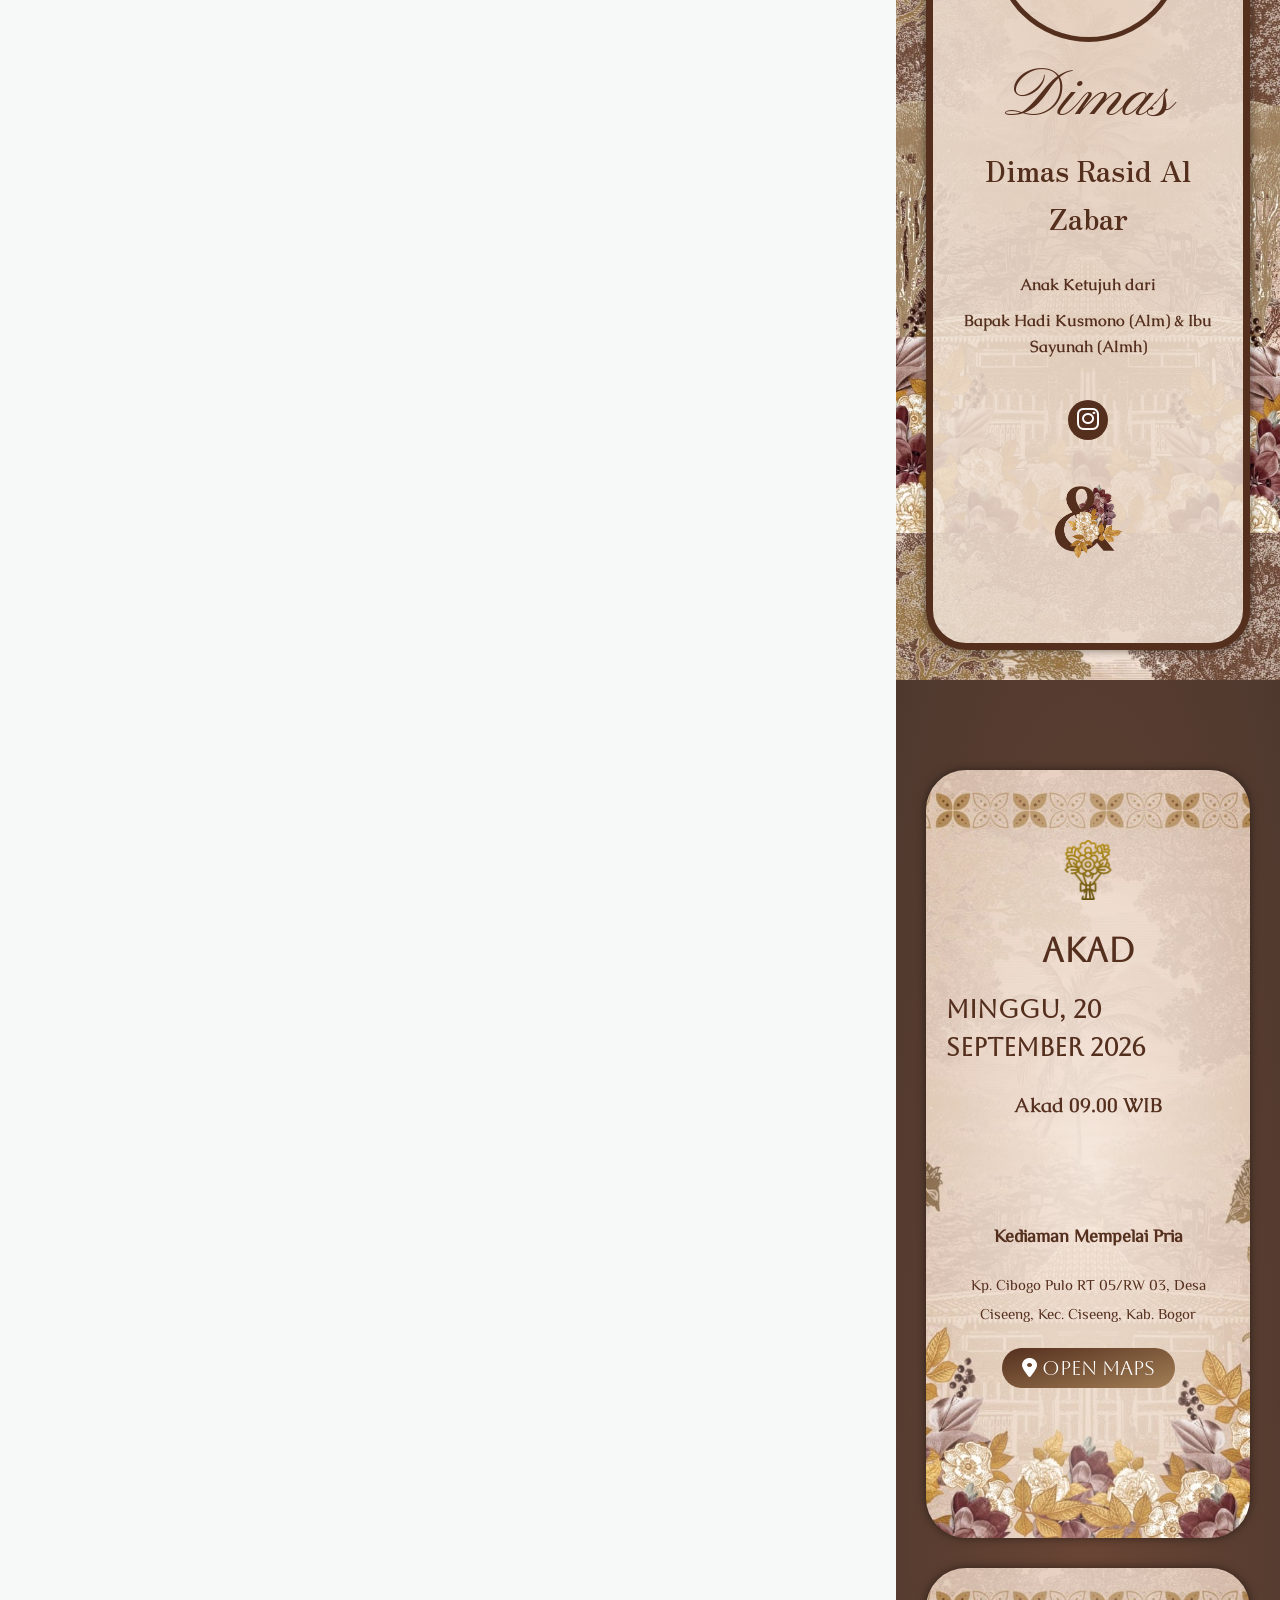
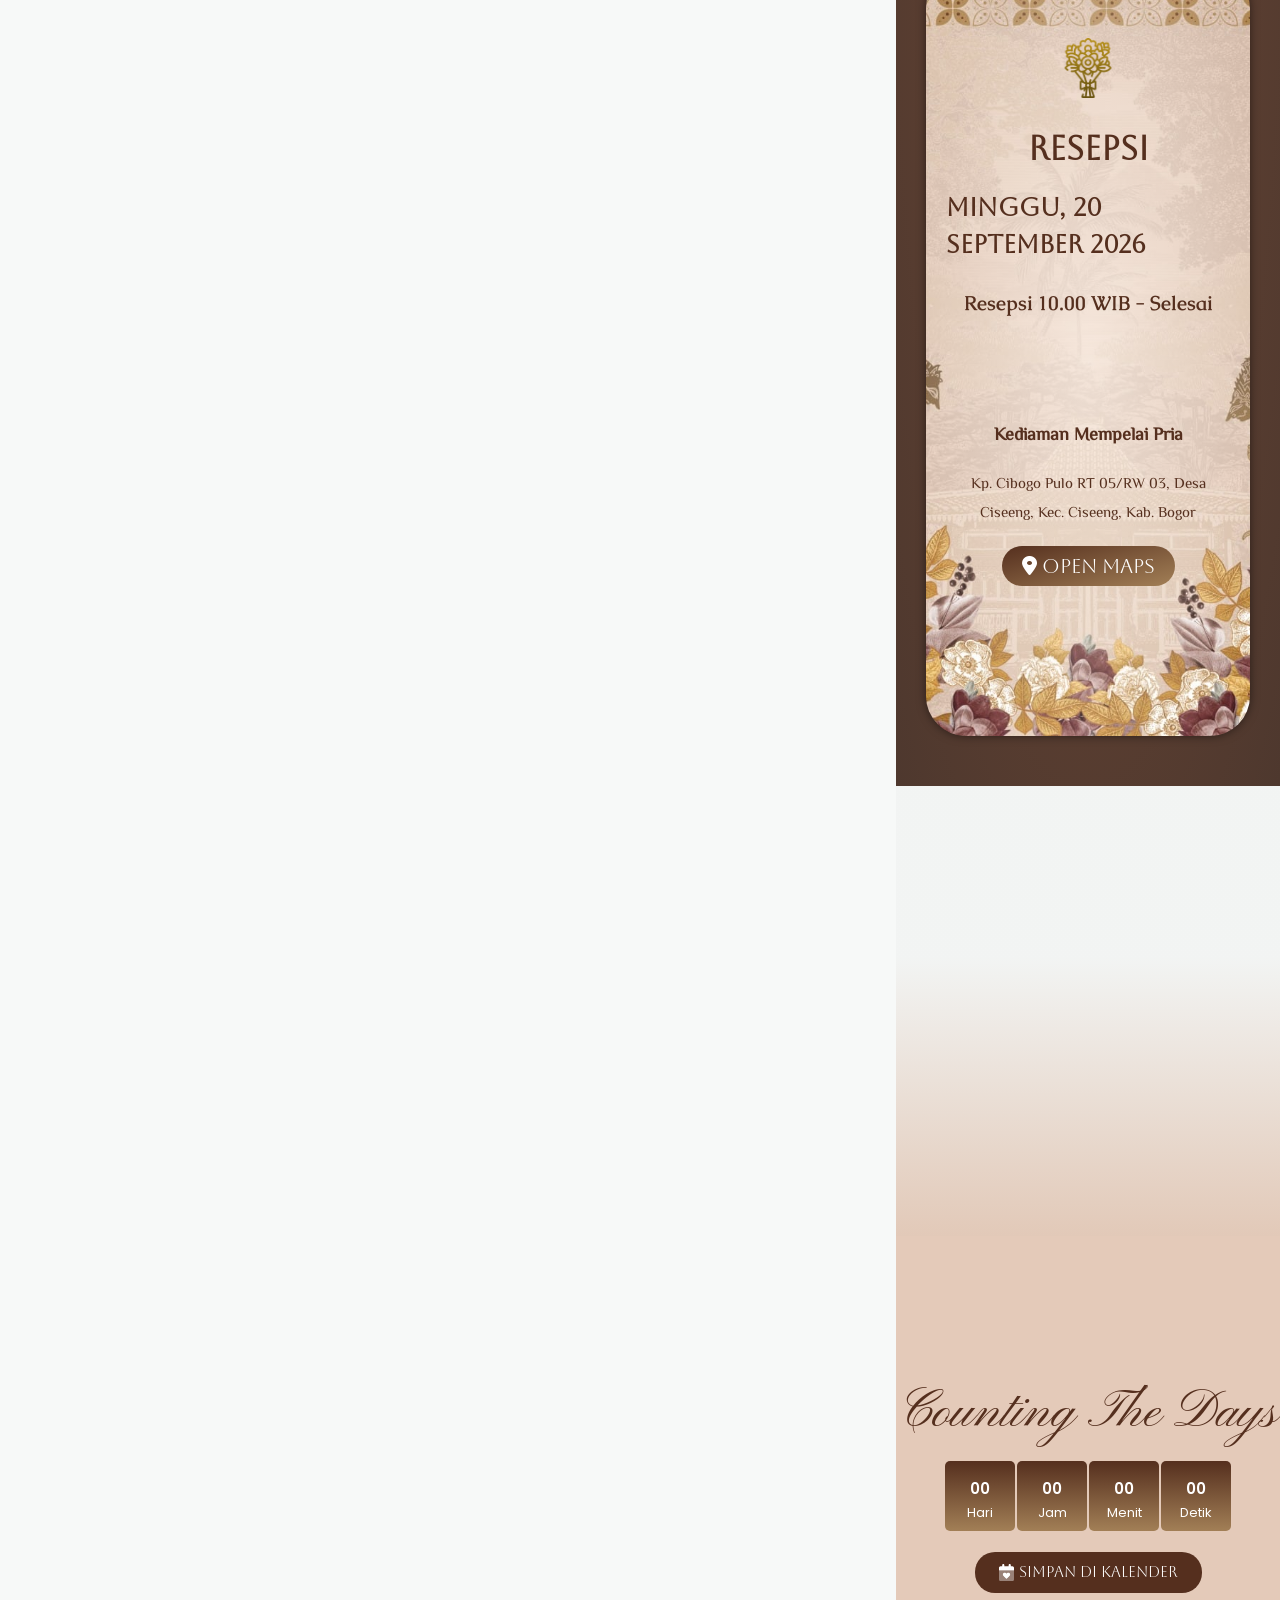
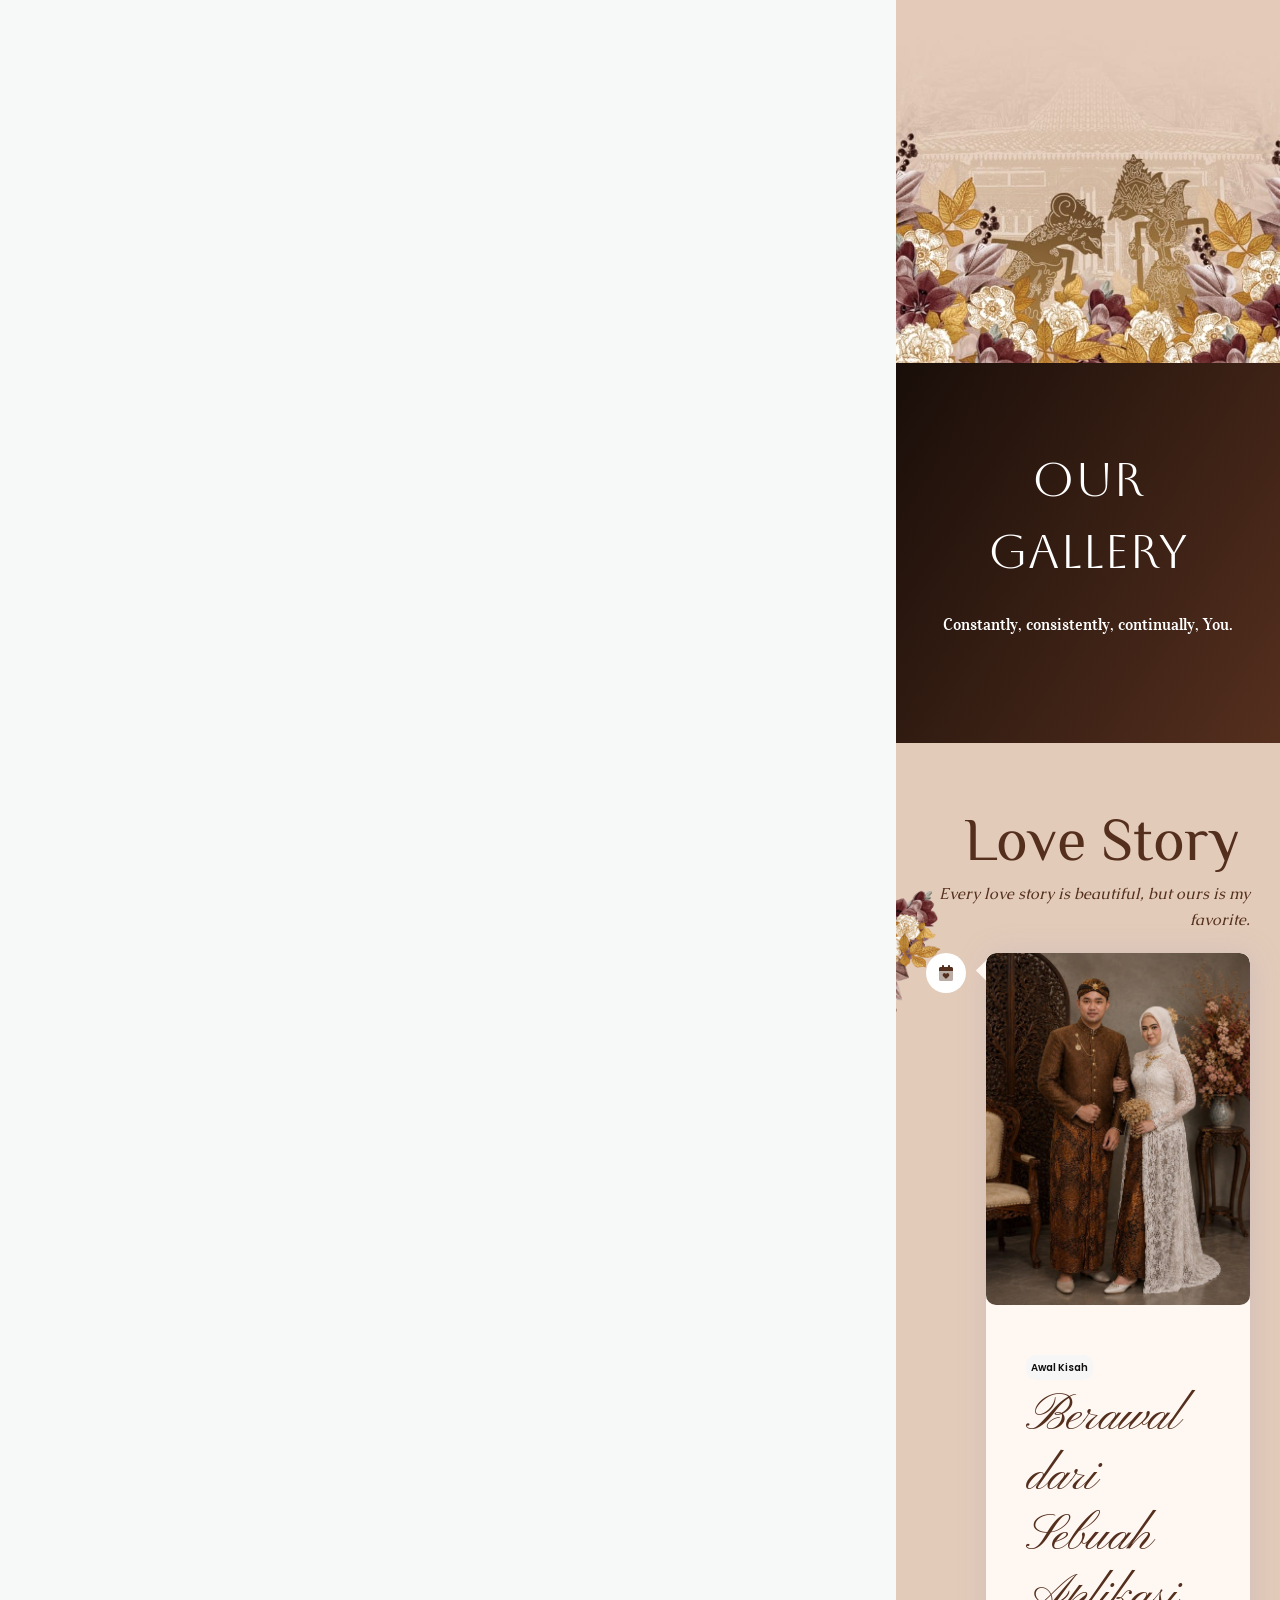
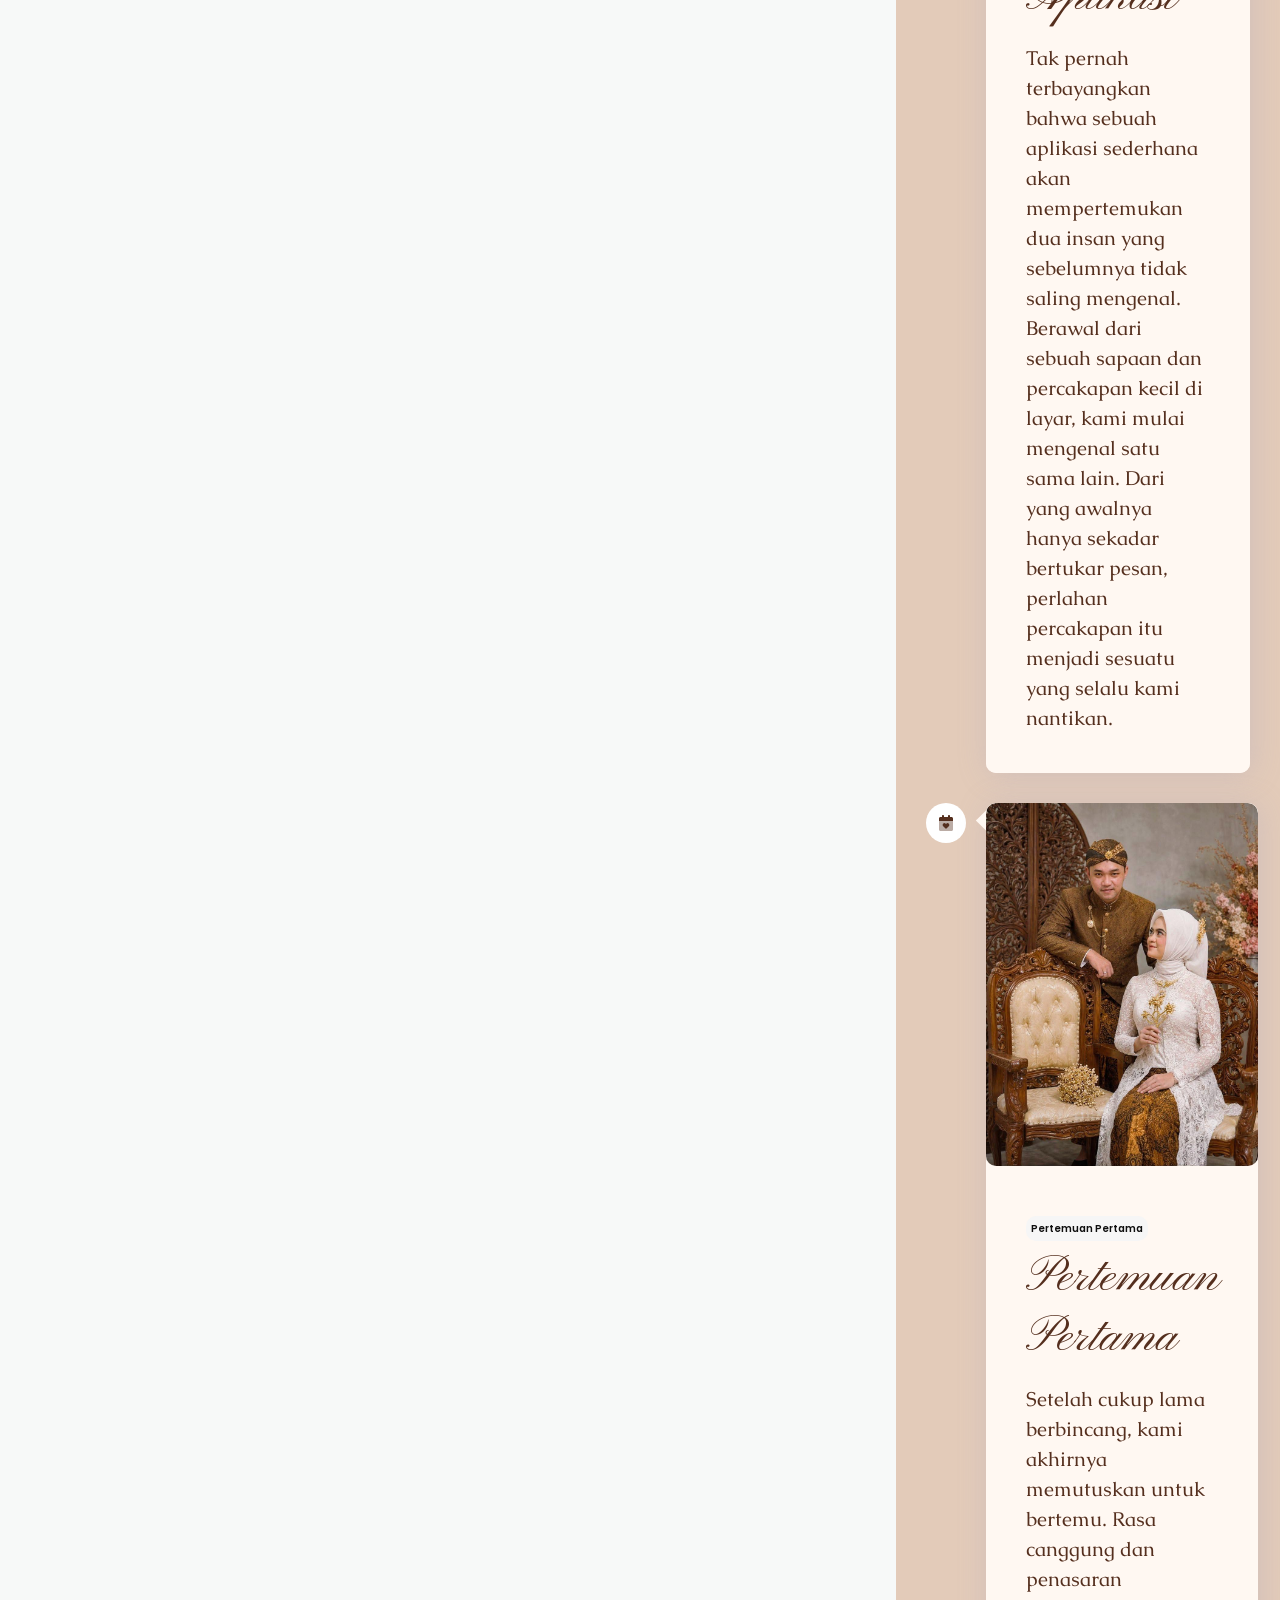
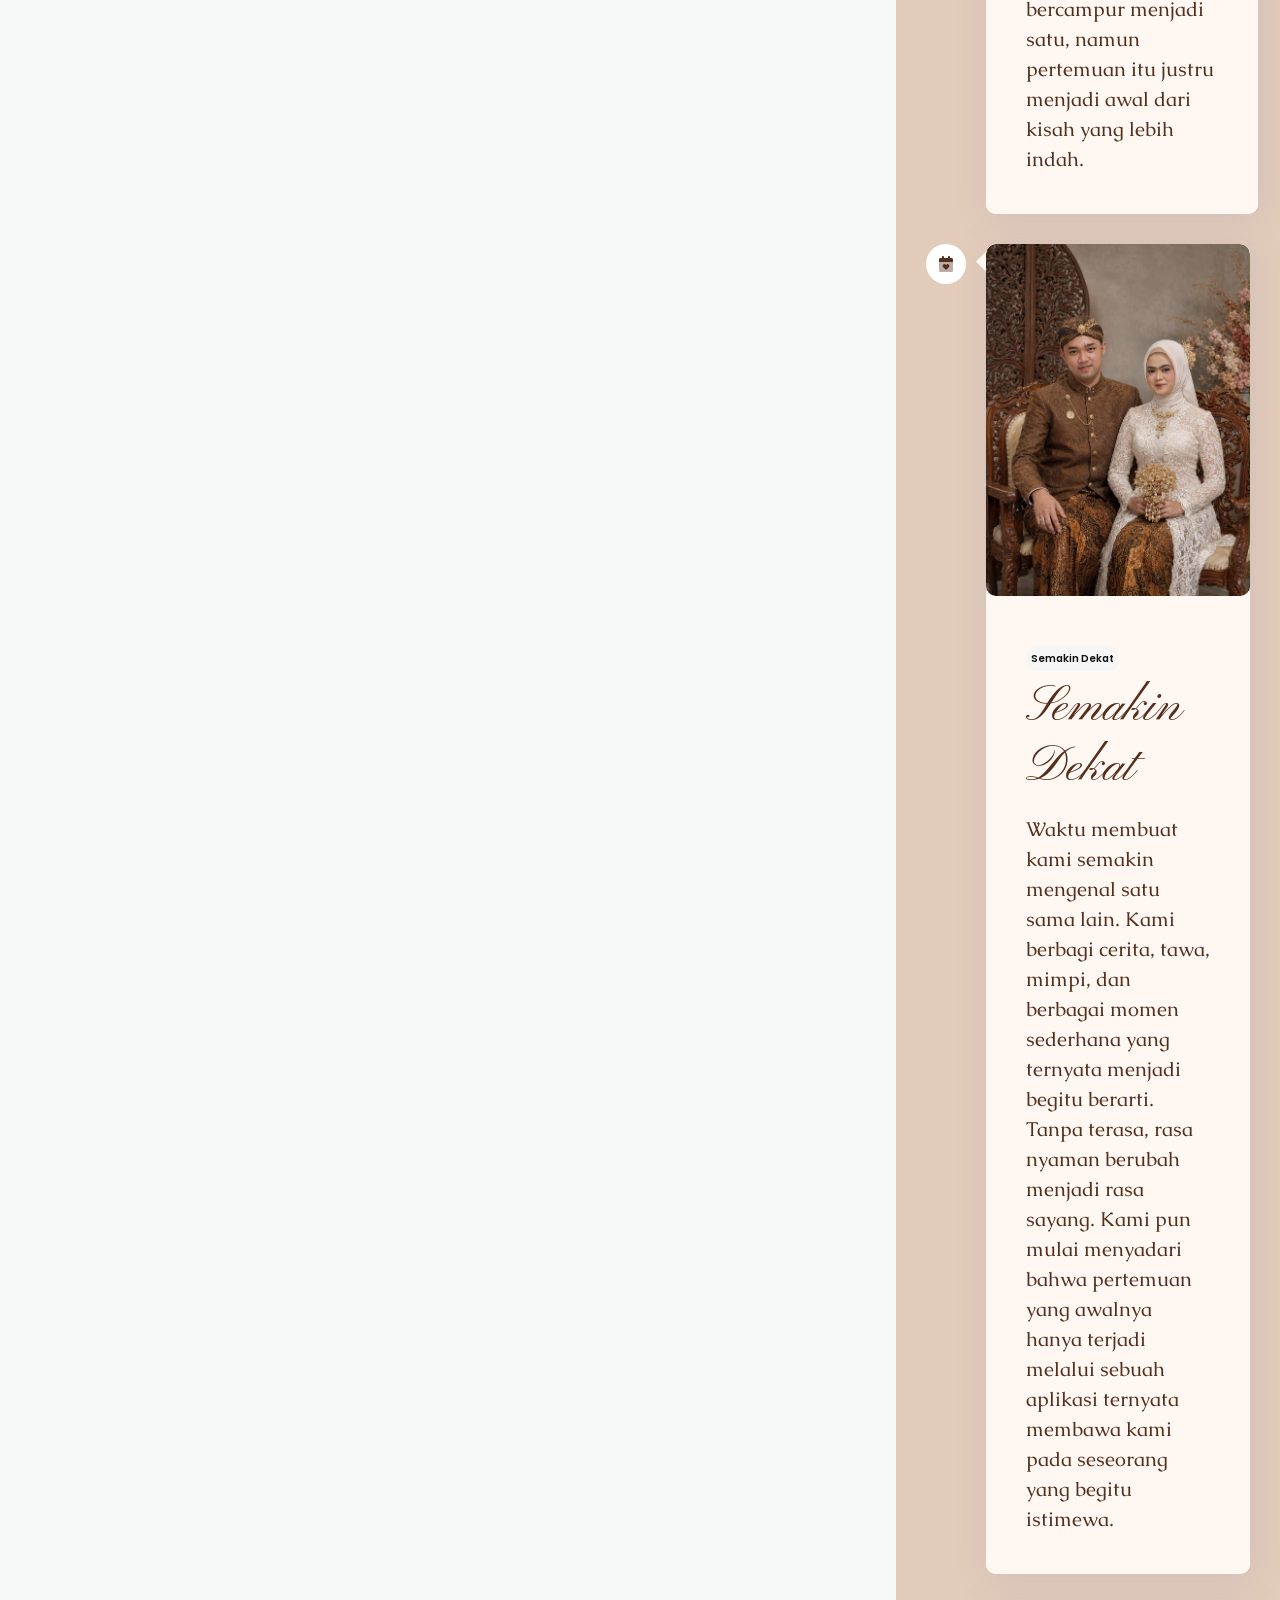
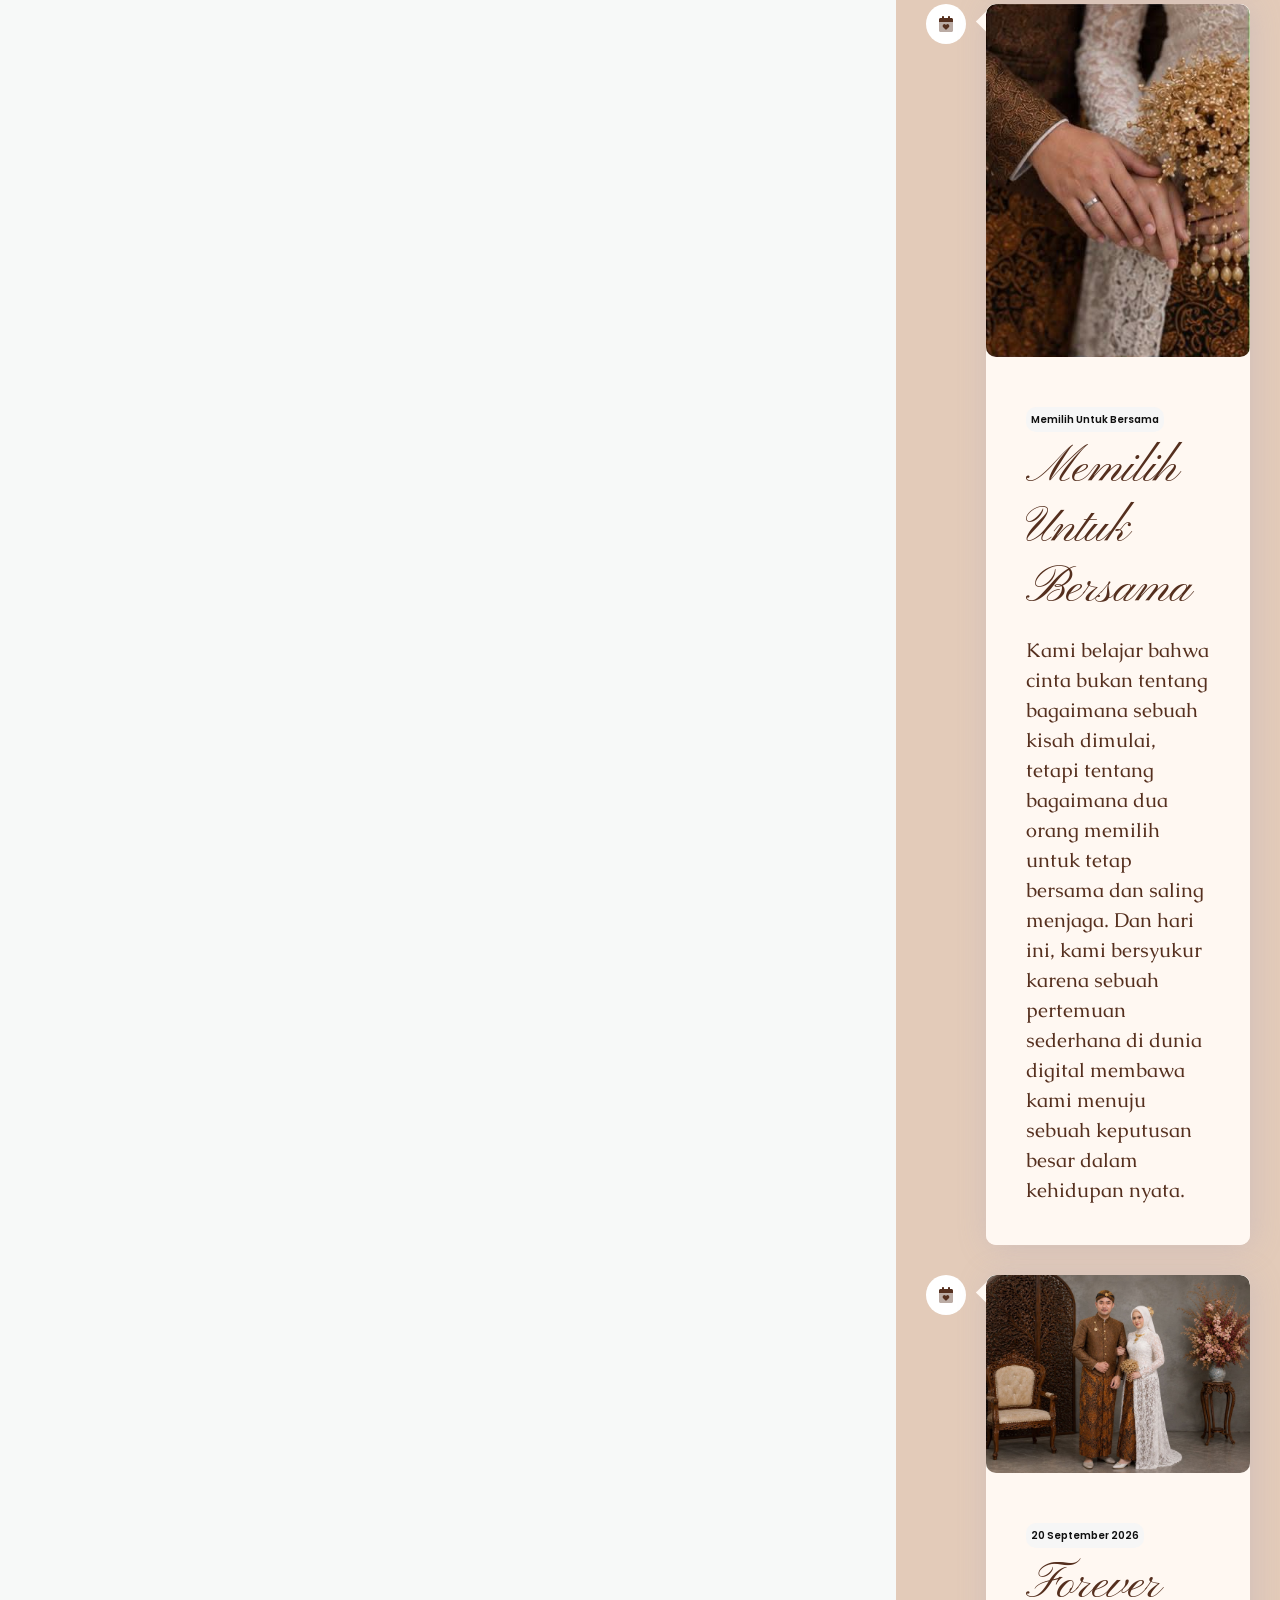
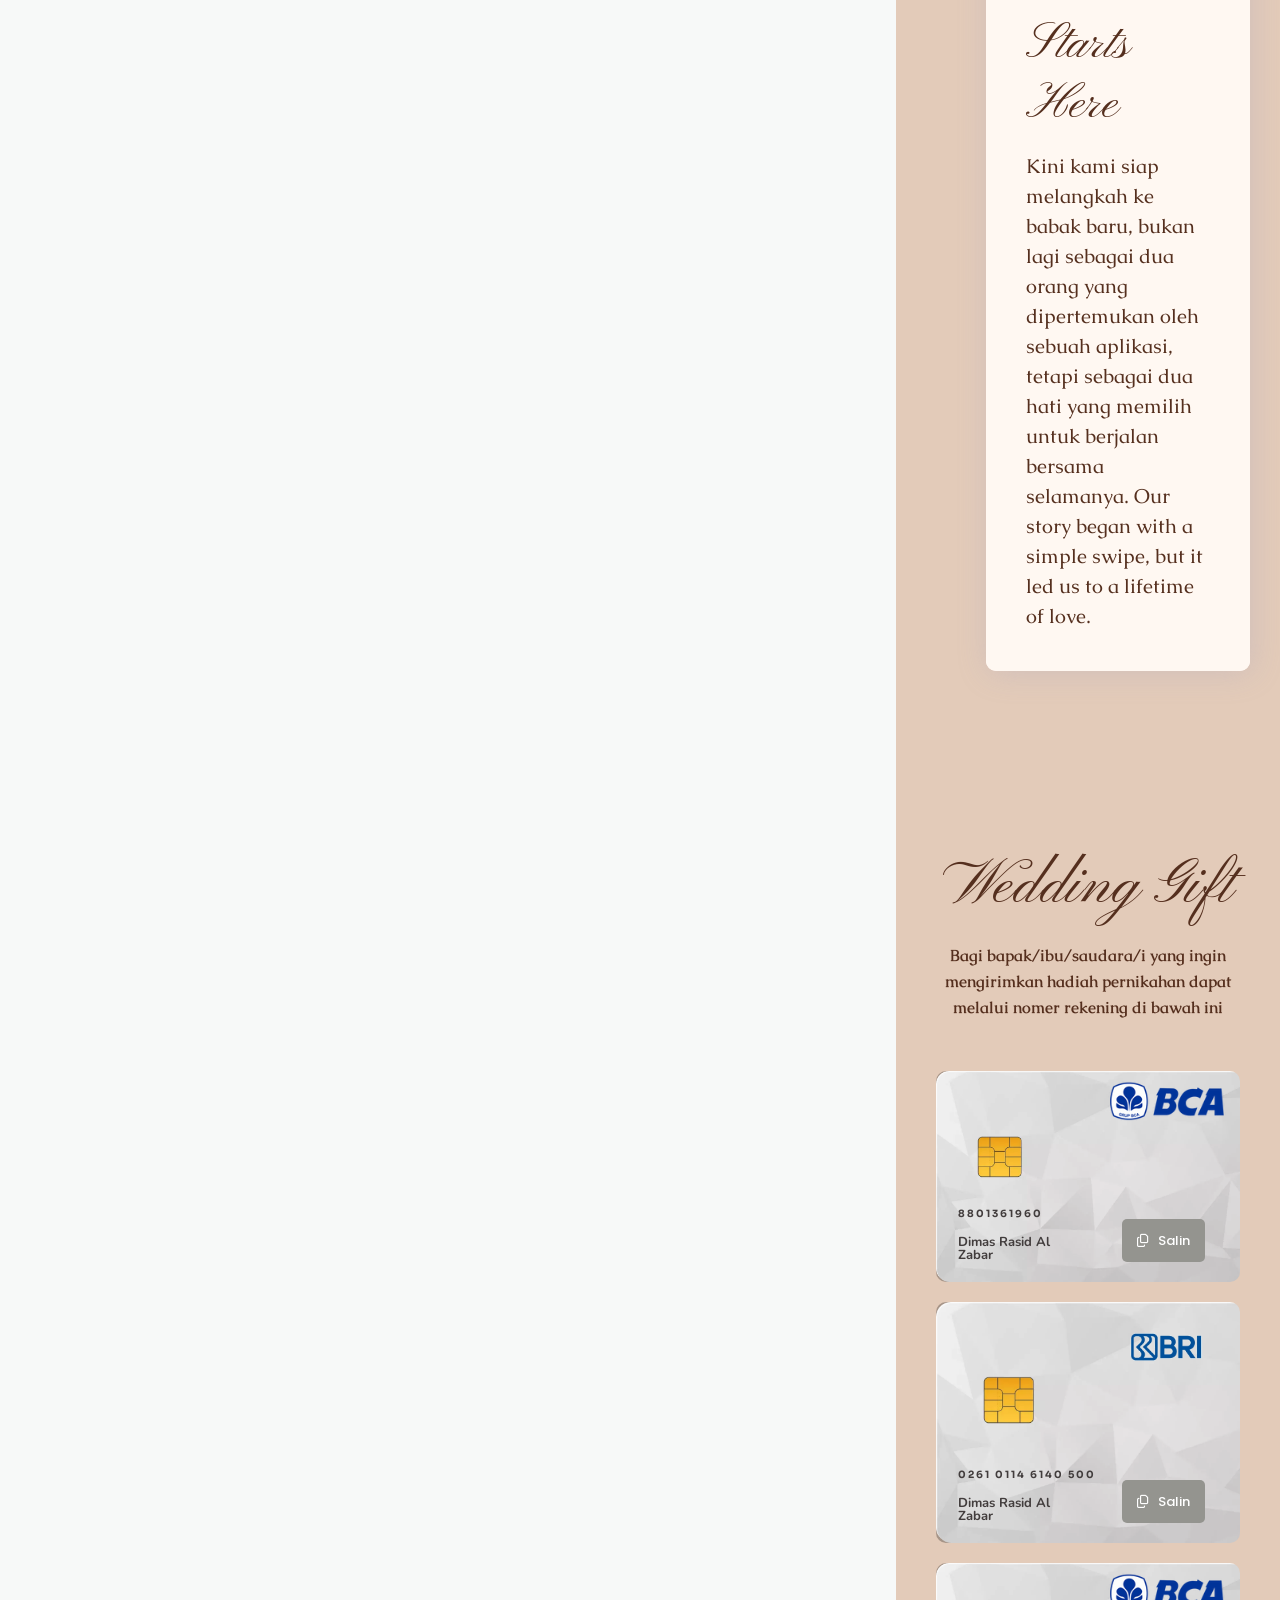
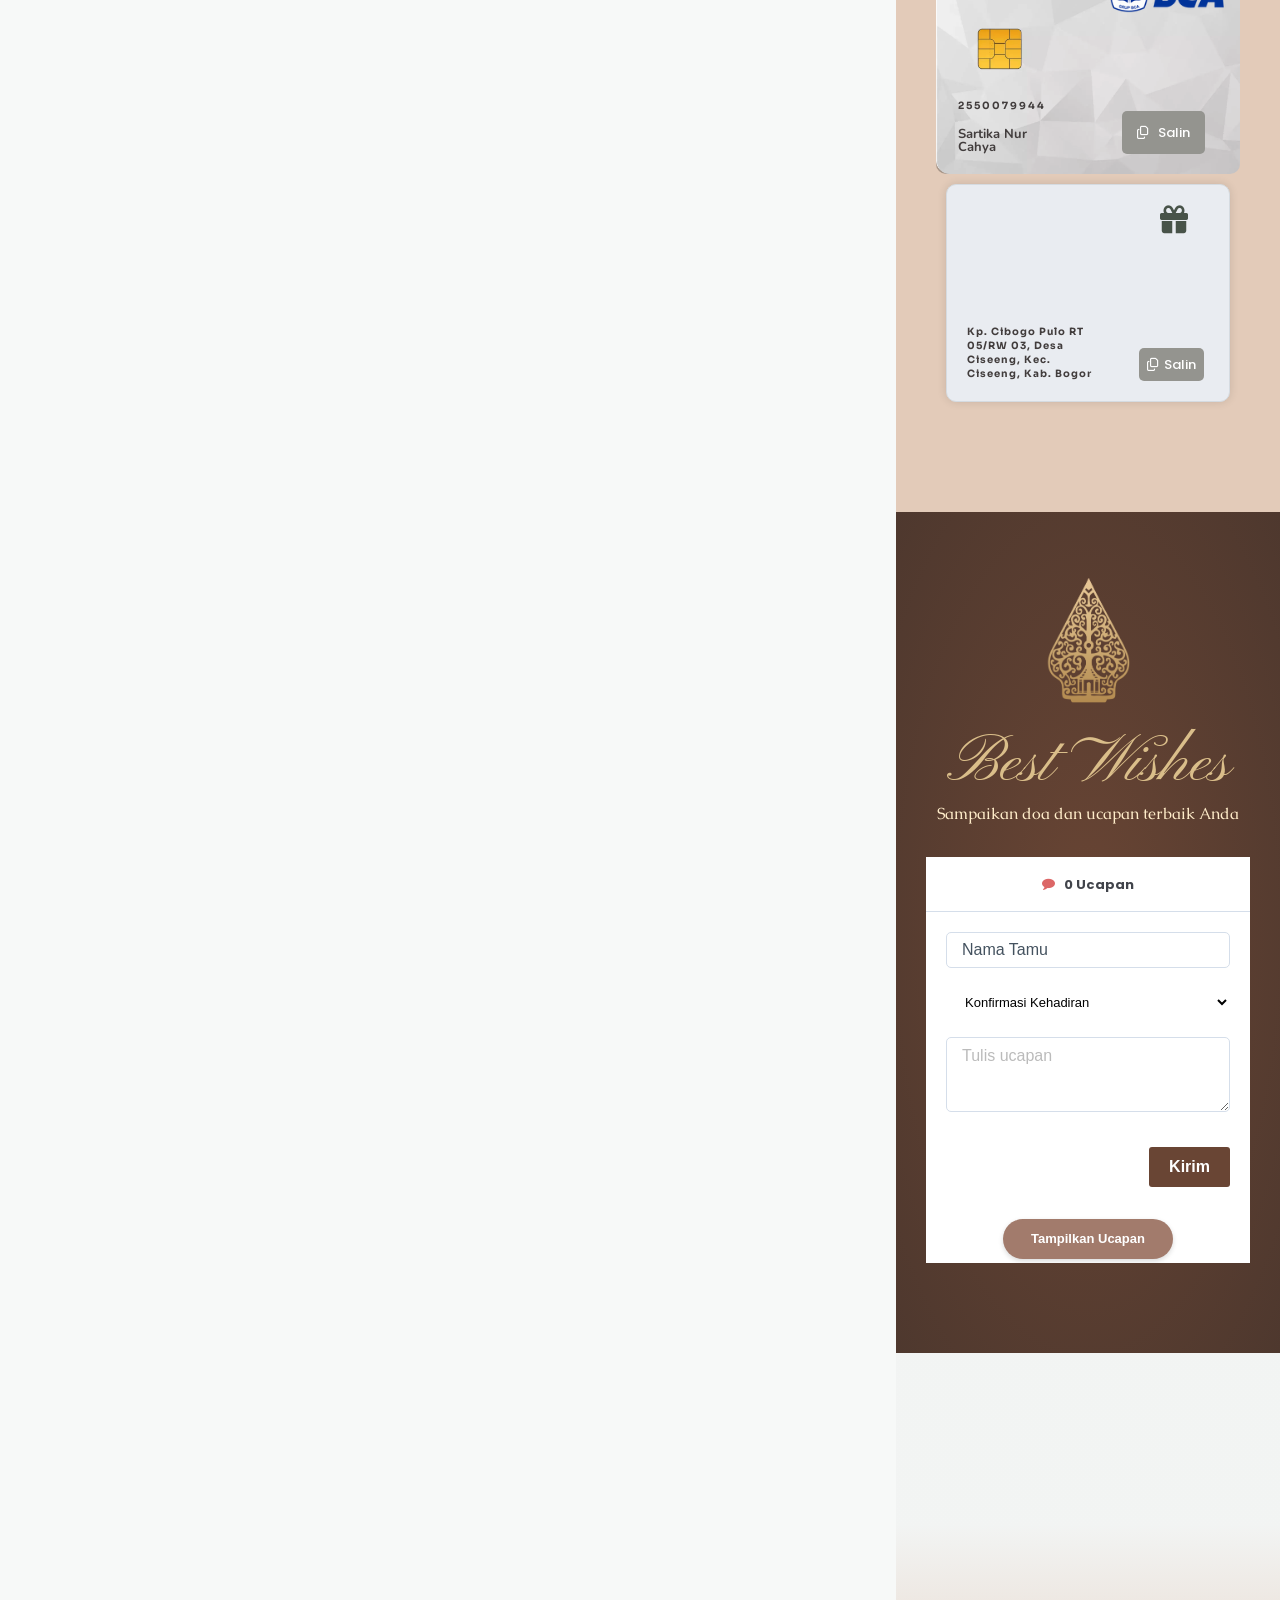
==== commit 634b890e: "Tampilkan Love Story 5 cerita dengan foto root 1,2,3,4,0" ====
--- a/index.html
+++ b/index.html
@@ -1,4 +1,4 @@
-<!DOCTYPE html>
+﻿<!DOCTYPE html>
 <html lang="id" prefix="og: https://ogp.me/ns#">
 
 <head>
@@ -4182,8 +4182,9 @@
             </div>
           </div>
         </div>
+        <!-- LOVE STORY - EDIT DI SINI SAJA (tanpa merusak bagian lain) ala https://invitimo.my.id/motion-01/ -->
         <div class="elementor-element elementor-element-f21f100 e-con-full jedv-enabled--yes e-flex e-con e-child"
-          data-id="f21f100" style="display:none;" data-element_type="container" data-e-type="container"
+          data-id="f21f100" data-element_type="container" data-e-type="container"
           data-settings="{&quot;background_background&quot;:&quot;classic&quot;,&quot;jet_parallax_layout_list&quot;:[]}">
           <div class="elementor-element elementor-element-06bead0 e-con-full e-flex e-con e-child" data-id="06bead0"
             data-element_type="container" data-e-type="container"
@@ -4229,8 +4230,8 @@
                         <div class="timeline-item__card">
                           <div class="timeline-item__card-inner">
                             <div class="timeline-item__card-img"><img
-                                src="./wp-content/uploads/jet-form-builder/1a5c761b6d0717285d1da5c527cd9726/2024/08/Akad-Galeri.jpg"
-                                title="" alt="" loading="lazy"></div>
+                                src="./1.jpeg"
+                                title="" alt="Berawal dari Sebuah Aplikasi" loading="lazy"></div>
                             <div class="timeline-item__card-content">
                               <div class="timeline-item__meta">
                                 <div class="timeline-item__meta-content">Awal Kisah</div>
@@ -4239,6 +4240,8 @@
                               <div class="timeline-item__card-desc">Tak pernah terbayangkan bahwa sebuah aplikasi
                                 sederhana akan mempertemukan dua insan yang sebelumnya tidak saling mengenal. Berawal
                                 dari sebuah sapaan dan percakapan kecil di layar, kami mulai mengenal satu sama lain.
+                                Dari yang awalnya hanya sekadar bertukar pesan, perlahan percakapan itu menjadi sesuatu
+                                yang selalu kami nantikan.
                               </div>
                             </div>
                           </div>
@@ -4271,17 +4274,16 @@
                         <div class="timeline-item__card">
                           <div class="timeline-item__card-inner">
                             <div class="timeline-item__card-img"><img
-                                src="./wp-content/uploads/jet-form-builder/1a5c761b6d0717285d1da5c527cd9726/2024/08/Preview-Link-Thumbnail-Galeri.jpg"
-                                title="" alt="" loading="lazy"></div>
+                                src="./2.jpeg"
+                                title="" alt="Pertemuan Pertama" loading="lazy"></div>
                             <div class="timeline-item__card-content">
                               <div class="timeline-item__meta">
-                                <div class="timeline-item__meta-content">Pertemuan</div>
+                                <div class="timeline-item__meta-content">Pertemuan Pertama</div>
                               </div>
                               <h5 class="timeline-item__card-title">Pertemuan Pertama</h5>
                               <div class="timeline-item__card-desc">Setelah cukup lama berbincang, kami akhirnya
-                                memutuskan untuk bertemu. Waktu membuat kami semakin mengenal satu sama lain. Kami
-                                berbagi cerita, tawa, mimpi, dan berbagai momen sederhana yang ternyata menjadi begitu
-                                berarti.</div>
+                                memutuskan untuk bertemu. Rasa canggung dan penasaran bercampur menjadi satu, namun
+                                pertemuan itu justru menjadi awal dari kisah yang lebih indah.</div>
                             </div>
                           </div>
                           <div class="timeline-item__card-arrow"></div>
@@ -4305,7 +4307,7 @@
                               </svg></span></div>
                         </div>
                         <div class="timeline-item__meta">
-                          <div class="timeline-item__meta-content">Pertemuan</div>
+                          <div class="timeline-item__meta-content">Pertemuan Pertama</div>
                         </div>
                       </div>
                       <div
@@ -4313,17 +4315,102 @@
                         <div class="timeline-item__card">
                           <div class="timeline-item__card-inner">
                             <div class="timeline-item__card-img"><img
-                                src="./wp-content/uploads/jet-form-builder/1a5c761b6d0717285d1da5c527cd9726/2024/08/Resepsi-Galeri.jpg"
-                                title="" alt="" loading="lazy"></div>
+                                src="./3.jpeg"
+                                title="" alt="Semakin Dekat" loading="lazy"></div>
+                            <div class="timeline-item__card-content">
+                              <div class="timeline-item__meta">
+                                <div class="timeline-item__meta-content">Semakin Dekat</div>
+                              </div>
+                              <h5 class="timeline-item__card-title">Semakin Dekat</h5>
+                              <div class="timeline-item__card-desc">Waktu membuat kami semakin mengenal satu sama lain.
+                                Kami berbagi cerita, tawa, mimpi, dan berbagai momen sederhana yang ternyata menjadi
+                                begitu berarti. Tanpa terasa, rasa nyaman berubah menjadi rasa sayang. Kami pun mulai
+                                menyadari bahwa pertemuan yang awalnya hanya terjadi melalui sebuah aplikasi ternyata
+                                membawa kami pada seseorang yang begitu istimewa.</div>
+                            </div>
+                          </div>
+                          <div class="timeline-item__card-arrow"></div>
+                        </div>
+                        <div class="timeline-item__point">
+                          <div class="timeline-item__point-content timeline-item__point-content--icon"><span
+                              class="jet-elements-icon"><svg xmlns="http://www.w3.org/2000/svg" viewbox="0 0 448 512">
+                                <defs>
+                                  <style>
+                                    .fa-secondary {
+                                      opacity: .4
+                                    }
+                                  </style>
+                                </defs>
+                                <path class="fa-primary"
+                                  d="M128 0C110.3 0 96 14.3 96 32V64H48C21.5 64 0 85.5 0 112v80H448V112c0-26.5-21.5-48-48-48H352V32c0-17.7-14.3-32-32-32s-32 14.3-32 32V64H160V32c0-17.7-14.3-32-32-32zM112 317.3c0 16.2 6.5 31.8 17.9 43.3l82.7 82.7c6.2 6.2 16.4 6.2 22.6 0l82.7-82.7c11.5-11.5 17.9-27.1 17.9-43.3c0-33.8-27.4-61.3-61.3-61.3c-16.2 0-31.8 6.5-43.3 17.9l-7.4 7.4-7.4-7.4c-11.5-11.5-27.1-17.9-43.3-17.9c-33.8 0-61.3 27.4-61.3 61.3z">
+                                </path>
+                                <path class="fa-secondary"
+                                  d="M448 192H0V464c0 26.5 21.5 48 48 48H400c26.5 0 48-21.5 48-48V192zM112 317.3c0-33.8 27.4-61.3 61.3-61.3c16.2 0 31.8 6.5 43.3 17.9l7.4 7.4 7.4-7.4c11.5-11.5 27.1-17.9 43.3-17.9c33.8 0 61.3 27.4 61.3 61.3c0 16.2-6.5 31.8-17.9 43.3l-82.7 82.7c-6.2 6.2-16.4 6.2-22.6 0l-82.7-82.7c-11.5-11.5-17.9-27.1-17.9-43.3z">
+                                </path>
+                              </svg></span></div>
+                        </div>
+                        <div class="timeline-item__meta">
+                          <div class="timeline-item__meta-content">Semakin Dekat</div>
+                        </div>
+                      </div>
+                      <div
+                        class="jet-timeline-item jet-timeline-item--animated elementor-repeater-item-d6065fb-3 jet-timeline-item--image-inside">
+                        <div class="timeline-item__card">
+                          <div class="timeline-item__card-inner">
+                            <div class="timeline-item__card-img"><img
+                                src="./4.jpeg"
+                                title="" alt="Memilih Untuk Bersama" loading="lazy"></div>
+                            <div class="timeline-item__card-content">
+                              <div class="timeline-item__meta">
+                                <div class="timeline-item__meta-content">Memilih Untuk Bersama</div>
+                              </div>
+                              <h5 class="timeline-item__card-title">Memilih Untuk Bersama</h5>
+                              <div class="timeline-item__card-desc">Kami belajar bahwa cinta bukan tentang bagaimana
+                                sebuah kisah dimulai, tetapi tentang bagaimana dua orang memilih untuk tetap bersama dan
+                                saling menjaga. Dan hari ini, kami bersyukur karena sebuah pertemuan sederhana di dunia
+                                digital membawa kami menuju sebuah keputusan besar dalam kehidupan nyata.</div>
+                            </div>
+                          </div>
+                          <div class="timeline-item__card-arrow"></div>
+                        </div>
+                        <div class="timeline-item__point">
+                          <div class="timeline-item__point-content timeline-item__point-content--icon"><span
+                              class="jet-elements-icon"><svg xmlns="http://www.w3.org/2000/svg" viewbox="0 0 448 512">
+                                <defs>
+                                  <style>
+                                    .fa-secondary {
+                                      opacity: .4
+                                    }
+                                  </style>
+                                </defs>
+                                <path class="fa-primary"
+                                  d="M128 0C110.3 0 96 14.3 96 32V64H48C21.5 64 0 85.5 0 112v80H448V112c0-26.5-21.5-48-48-48H352V32c0-17.7-14.3-32-32-32s-32 14.3-32 32V64H160V32c0-17.7-14.3-32-32-32zM112 317.3c0 16.2 6.5 31.8 17.9 43.3l82.7 82.7c6.2 6.2 16.4 6.2 22.6 0l82.7-82.7c11.5-11.5 17.9-27.1 17.9-43.3c0-33.8-27.4-61.3-61.3-61.3c-16.2 0-31.8 6.5-43.3 17.9l-7.4 7.4-7.4-7.4c-11.5-11.5-27.1-17.9-43.3-17.9c-33.8 0-61.3 27.4-61.3 61.3z">
+                                </path>
+                                <path class="fa-secondary"
+                                  d="M448 192H0V464c0 26.5 21.5 48 48 48H400c26.5 0 48-21.5 48-48V192zM112 317.3c0-33.8 27.4-61.3 61.3-61.3c16.2 0 31.8 6.5 43.3 17.9l7.4 7.4 7.4-7.4c11.5-11.5 27.1-17.9 43.3-17.9c33.8 0 61.3 27.4 61.3 61.3c0 16.2-6.5 31.8-17.9 43.3l-82.7 82.7c-6.2 6.2-16.4 6.2-22.6 0l-82.7-82.7c-11.5-11.5-17.9-27.1-17.9-43.3z">
+                                </path>
+                              </svg></span></div>
+                        </div>
+                        <div class="timeline-item__meta">
+                          <div class="timeline-item__meta-content">Memilih Untuk Bersama</div>
+                        </div>
+                      </div>
+                      <div
+                        class="jet-timeline-item jet-timeline-item--animated elementor-repeater-item-d6065fb-4 jet-timeline-item--image-inside">
+                        <div class="timeline-item__card">
+                          <div class="timeline-item__card-inner">
+                            <div class="timeline-item__card-img"><img
+                                src="./0.jpg"
+                                title="" alt="Forever Starts Here" loading="lazy"></div>
                             <div class="timeline-item__card-content">
                               <div class="timeline-item__meta">
                                 <div class="timeline-item__meta-content">20 September 2026</div>
                               </div>
-                              <h5 class="timeline-item__card-title">Menuju Selamanya</h5>
-                              <div class="timeline-item__card-desc">Kami belajar bahwa cinta bukan tentang bagaimana
-                                sebuah kisah dimulai, tetapi tentang bagaimana dua orang memilih untuk tetap bersama dan
-                                saling menjaga. Kini kami siap melangkah ke babak baru sebagai suami istri pada 20
-                                September 2026.</div>
+                              <h5 class="timeline-item__card-title">Forever Starts Here</h5>
+                              <div class="timeline-item__card-desc">Kini kami siap melangkah ke babak baru, bukan lagi
+                                sebagai dua orang yang dipertemukan oleh sebuah aplikasi, tetapi sebagai dua hati yang
+                                memilih untuk berjalan bersama selamanya. Our story began with a simple swipe, but it led
+                                us to a lifetime of love.</div>
                             </div>
                           </div>
                           <div class="timeline-item__card-arrow"></div>
@@ -4571,7 +4658,8 @@
                                                 data-id="00ffa3e" data-element_type="widget" data-e-type="widget"
                                                 data-widget_type="jet-listing-dynamic-image.default">
                                                 <div class="elementor-widget-container">
-                                                  <div class="jet-listing jet-listing-dynamic-image"><img src="./bri.png"
+                                                  <div class="jet-listing jet-listing-dynamic-image"><img
+                                                      src="./bri.png"
                                                       style="height:70px;width:auto;max-width:200px;margin-left:10px;"
                                                       class="jet-listing-dynamic-image__img attachment-full size-full"
                                                       alt="bri" decoding="async" loading="eager"></div>
@@ -4683,138 +4771,6 @@
                               <div
                                 class="jet-listing-grid__item jet-listing-dynamic-post-4620 elementor-dcss-17271241599898332"
                                 data-post-id="4620">
-                                <div data-elementor-type="jet-listing-items" data-elementor-id="14" class="elementor elementor-14"
-                                data-elementor-settings="{&quot;ha_cmc_init_switcher&quot;:&quot;no&quot;}"
-                                data-elementor-post-type="jet-engine">
-                                <div
-                                  class="elementor-element elementor-element-68b09b2 e-flex e-con-boxed e-con e-child"
-                                  data-id="68b09b2" data-element_type="container" data-e-type="container"
-                                  data-settings="{&quot;jet_parallax_layout_list&quot;:[],&quot;background_background&quot;:&quot;classic&quot;}">
-                                  <div class="e-con-inner">
-                                    <div
-                                      class="elementor-element elementor-element-d5f43e1 e-flex e-con-boxed e-con e-child"
-                                      data-id="d5f43e1" data-element_type="container" data-e-type="container"
-                                      data-settings="{&quot;background_background&quot;:&quot;classic&quot;,&quot;jet_parallax_layout_list&quot;:[]}">
-                                      <div class="e-con-inner">
-                                        <div
-                                          class="elementor-element elementor-element-f241349 e-flex e-con-boxed e-con e-child"
-                                          data-id="f241349" data-element_type="container" data-e-type="container"
-                                          data-settings="{&quot;jet_parallax_layout_list&quot;:[]}">
-                                          <div class="e-con-inner">
-                                            <div
-                                              class="elementor-element elementor-element-00ffa3e elementor-widget elementor-widget-jet-listing-dynamic-image"
-                                              data-id="00ffa3e" data-element_type="widget" data-e-type="widget"
-                                              data-widget_type="jet-listing-dynamic-image.default">
-                                              <div class="elementor-widget-container">
-                                                <div class="jet-listing jet-listing-dynamic-image"><img width="153"
-                                                    height="50" src="./wp-content/uploads/2025/03/bca.png"
-                                                    class="jet-listing-dynamic-image__img attachment-full size-full"
-                                                    alt="bca" decoding="async" loading="eager"></div>
-                                              </div>
-                                            </div>
-                                          </div>
-                                        </div>
-                                        <div
-                                          class="elementor-element elementor-element-83e2094 elementor-widget elementor-widget-spacer"
-                                          data-id="83e2094" data-element_type="widget" data-e-type="widget"
-                                          data-widget_type="spacer.default">
-                                          <div class="elementor-widget-container">
-                                            <div class="elementor-spacer">
-                                              <div class="elementor-spacer-inner"></div>
-                                            </div>
-                                          </div>
-                                        </div>
-                                        <div
-                                          class="elementor-element elementor-element-4aa7fb1 e-grid e-con-boxed e-con e-child"
-                                          data-id="4aa7fb1" data-element_type="container" data-e-type="container"
-                                          data-settings="{&quot;jet_parallax_layout_list&quot;:[]}">
-                                          <div class="e-con-inner">
-                                            <div
-                                              class="elementor-element elementor-element-5d946e8 e-flex e-con-boxed e-con e-child"
-                                              data-id="5d946e8" data-element_type="container" data-e-type="container"
-                                              data-settings="{&quot;jet_parallax_layout_list&quot;:[]}">
-                                              <div class="e-con-inner">
-                                                <div
-                                                  class="elementor-element elementor-element-f9687e0 elementor-widget elementor-widget-heading"
-                                                  data-id="f9687e0" data-element_type="widget" data-e-type="widget"
-                                                  data-widget_type="heading.default">
-                                                  <div class="elementor-widget-container">
-                                                    <p class="elementor-heading-title elementor-size-default">
-                                                      2550079944</p>
-                                                  </div>
-                                                </div>
-                                                <div
-                                                  class="elementor-element elementor-element-274f287 elementor-widget elementor-widget-heading"
-                                                  data-id="274f287" data-element_type="widget" data-e-type="widget"
-                                                  data-widget_type="heading.default">
-                                                  <div class="elementor-widget-container">
-                                                    <p class="elementor-heading-title elementor-size-default">Sartika
-                                                      Nur Cahya
-                                                    </p>
-                                                  </div>
-                                                </div>
-                                              </div>
-                                            </div>
-                                            <div
-                                              class="elementor-element elementor-element-1e7cc4f e-flex e-con-boxed e-con e-child"
-                                              data-id="1e7cc4f" data-element_type="container" data-e-type="container"
-                                              data-settings="{&quot;jet_parallax_layout_list&quot;:[]}">
-                                              <div class="e-con-inner">
-                                                <div
-                                                  class="elementor-element elementor-element-158f3fa elementor-widget elementor-widget-cobakekiri-copy"
-                                                  data-id="158f3fa" data-element_type="widget" data-e-type="widget"
-                                                  data-widget_type="cobakekiri-copy.default">
-                                                  <div class="elementor-widget-container">
-                                                    <script type="text/javascript"
-                                                      src="./wp-content/plugins/cobakekiri/includes/assets/js/clipboard.min.js"></script>
-                                                    <div class="elementor-button-wrapper">
-                                                      <a class="elementor-button" role="button" id="ck_copy_content_445"
-                                                        href="#" data-clipboard-text="2550079944"><i class="far fa-copy"
-                                                          aria-hidden="true" style="margin-right:10px;"></i>Salin</a>
-                                                    </div>
-                                                    <script type="text/javascript">
-                                                      document.querySelectorAll('[id^=ck_copy_content_]').forEach(ahref => {
-                                                        ahref.onclick = function (e) {
-                                                          e.preventDefault();
-                                                          ckCopyContent(ahref.id);
-                                                        }
-                                                      })
-                                                      function ckCopyContent(ckElCopy) {
-                                                        let ckElContentText = document.querySelector('#' + ckElCopy)
-                                                        let textBtnCk = ckElContentText.innerHTML
-                                                        let clipboard = new ClipboardJS('#' + ckElCopy);
-                                                        //console.log(textBtnCk)
-                                                        clipboard.on('success', function (e) {
-                                                          //console.info('Action:', e.action);
-                                                          //console.info('Text:', e.text);
-                                                          //console.info('Trigger:', e.trigger);
-                                                          ckElContentText.textContent = "Berhasil Di Salin"
-                                                          setTimeout(() => {
-                                                            ckElContentText.innerHTML = textBtnCk
-                                                          }, 700)
-                                                          e.clearSelection();
-                                                        });
-
-                                                        clipboard.on('error', function (e) {
-                                                          console.error('Action:', e.action);
-                                                          console.error('Trigger:', e.trigger);
-                                                        });
-                                                      }
-                                                    </script>
-                                                  </div>
-                                                </div>
-                                              </div>
-                                            </div>
-                                          </div>
-                                        </div>
-                                      </div>
-                                    </div>
-                                  </div>
-                                </div>
-                              </div>
-                              <div
-                                class="jet-listing-grid__item jet-listing-dynamic-post-4620 elementor-dcss-17271241599898332 elementor-dcss-kado4620"
-                                data-post-id="4620">
                                 <div data-elementor-type="jet-listing-items" data-elementor-id="14"
                                   class="elementor elementor-14"
                                   data-elementor-settings="{&quot;ha_cmc_init_switcher&quot;:&quot;no&quot;}"
@@ -4839,7 +4795,10 @@
                                                 data-id="00ffa3e" data-element_type="widget" data-e-type="widget"
                                                 data-widget_type="jet-listing-dynamic-image.default">
                                                 <div class="elementor-widget-container">
-                                                  <div class="jet-listing jet-listing-dynamic-image"><span style="display:inline-flex;align-items:center;justify-content:center;width:90px;height:50px;"><i class="fas fa-gift" style="font-size:28px;color:#485349;"></i></span></div>
+                                                  <div class="jet-listing jet-listing-dynamic-image"><img width="153"
+                                                      height="50" src="./wp-content/uploads/2025/03/bca.png"
+                                                      class="jet-listing-dynamic-image__img attachment-full size-full"
+                                                      alt="bca" decoding="async" loading="eager"></div>
                                                 </div>
                                               </div>
                                             </div>
@@ -4869,10 +4828,20 @@
                                                     data-id="f9687e0" data-element_type="widget" data-e-type="widget"
                                                     data-widget_type="heading.default">
                                                     <div class="elementor-widget-container">
-                                                      <p class="elementor-heading-title elementor-size-default" style="font-size:10px;line-height:14px;letter-spacing:1px;word-spacing:normal;">Kp. Cibogo Pulo RT 05/RW 03, Desa Ciseeng, Kec. Ciseeng, Kab. Bogor</p>
+                                                      <p class="elementor-heading-title elementor-size-default">
+                                                        2550079944</p>
                                                     </div>
                                                   </div>
-
+                                                  <div
+                                                    class="elementor-element elementor-element-274f287 elementor-widget elementor-widget-heading"
+                                                    data-id="274f287" data-element_type="widget" data-e-type="widget"
+                                                    data-widget_type="heading.default">
+                                                    <div class="elementor-widget-container">
+                                                      <p class="elementor-heading-title elementor-size-default">Sartika
+                                                        Nur Cahya
+                                                      </p>
+                                                    </div>
+                                                  </div>
                                                 </div>
                                               </div>
                                               <div
@@ -4889,8 +4858,8 @@
                                                         src="./wp-content/plugins/cobakekiri/includes/assets/js/clipboard.min.js"></script>
                                                       <div class="elementor-button-wrapper">
                                                         <a class="elementor-button" role="button"
-                                                          id="ck_copy_content_kado" href="#"
-                                                          data-clipboard-text="Kp. Cibogo Pulo RT 05/RW 03, Desa Ciseeng, Kec. Ciseeng, Kab. Bogor"><i class="far fa-copy"
+                                                          id="ck_copy_content_445" href="#"
+                                                          data-clipboard-text="2550079944"><i class="far fa-copy"
                                                             aria-hidden="true" style="margin-right:10px;"></i>Salin</a>
                                                       </div>
                                                       <script type="text/javascript">
@@ -4933,6 +4902,137 @@
                                     </div>
                                   </div>
                                 </div>
+                                <div
+                                  class="jet-listing-grid__item jet-listing-dynamic-post-4620 elementor-dcss-17271241599898332 elementor-dcss-kado4620"
+                                  data-post-id="4620">
+                                  <div data-elementor-type="jet-listing-items" data-elementor-id="14"
+                                    class="elementor elementor-14"
+                                    data-elementor-settings="{&quot;ha_cmc_init_switcher&quot;:&quot;no&quot;}"
+                                    data-elementor-post-type="jet-engine">
+                                    <div
+                                      class="elementor-element elementor-element-68b09b2 e-flex e-con-boxed e-con e-child"
+                                      data-id="68b09b2" data-element_type="container" data-e-type="container"
+                                      data-settings="{&quot;jet_parallax_layout_list&quot;:[],&quot;background_background&quot;:&quot;classic&quot;}">
+                                      <div class="e-con-inner">
+                                        <div
+                                          class="elementor-element elementor-element-d5f43e1 e-flex e-con-boxed e-con e-child"
+                                          data-id="d5f43e1" data-element_type="container" data-e-type="container"
+                                          data-settings="{&quot;background_background&quot;:&quot;classic&quot;,&quot;jet_parallax_layout_list&quot;:[]}">
+                                          <div class="e-con-inner">
+                                            <div
+                                              class="elementor-element elementor-element-f241349 e-flex e-con-boxed e-con e-child"
+                                              data-id="f241349" data-element_type="container" data-e-type="container"
+                                              data-settings="{&quot;jet_parallax_layout_list&quot;:[]}">
+                                              <div class="e-con-inner">
+                                                <div
+                                                  class="elementor-element elementor-element-00ffa3e elementor-widget elementor-widget-jet-listing-dynamic-image"
+                                                  data-id="00ffa3e" data-element_type="widget" data-e-type="widget"
+                                                  data-widget_type="jet-listing-dynamic-image.default">
+                                                  <div class="elementor-widget-container">
+                                                    <div class="jet-listing jet-listing-dynamic-image"><span
+                                                        style="display:inline-flex;align-items:center;justify-content:center;width:90px;height:50px;"><i
+                                                          class="fas fa-gift"
+                                                          style="font-size:28px;color:#485349;"></i></span></div>
+                                                  </div>
+                                                </div>
+                                              </div>
+                                            </div>
+                                            <div
+                                              class="elementor-element elementor-element-83e2094 elementor-widget elementor-widget-spacer"
+                                              data-id="83e2094" data-element_type="widget" data-e-type="widget"
+                                              data-widget_type="spacer.default">
+                                              <div class="elementor-widget-container">
+                                                <div class="elementor-spacer">
+                                                  <div class="elementor-spacer-inner"></div>
+                                                </div>
+                                              </div>
+                                            </div>
+                                            <div
+                                              class="elementor-element elementor-element-4aa7fb1 e-grid e-con-boxed e-con e-child"
+                                              data-id="4aa7fb1" data-element_type="container" data-e-type="container"
+                                              data-settings="{&quot;jet_parallax_layout_list&quot;:[]}">
+                                              <div class="e-con-inner">
+                                                <div
+                                                  class="elementor-element elementor-element-5d946e8 e-flex e-con-boxed e-con e-child"
+                                                  data-id="5d946e8" data-element_type="container"
+                                                  data-e-type="container"
+                                                  data-settings="{&quot;jet_parallax_layout_list&quot;:[]}">
+                                                  <div class="e-con-inner">
+                                                    <div
+                                                      class="elementor-element elementor-element-f9687e0 elementor-widget elementor-widget-heading"
+                                                      data-id="f9687e0" data-element_type="widget" data-e-type="widget"
+                                                      data-widget_type="heading.default">
+                                                      <div class="elementor-widget-container">
+                                                        <p class="elementor-heading-title elementor-size-default"
+                                                          style="font-size:10px;line-height:14px;letter-spacing:1px;word-spacing:normal;">
+                                                          Kp. Cibogo Pulo RT 05/RW 03, Desa Ciseeng, Kec. Ciseeng, Kab.
+                                                          Bogor</p>
+                                                      </div>
+                                                    </div>
+
+                                                  </div>
+                                                </div>
+                                                <div
+                                                  class="elementor-element elementor-element-1e7cc4f e-flex e-con-boxed e-con e-child"
+                                                  data-id="1e7cc4f" data-element_type="container"
+                                                  data-e-type="container"
+                                                  data-settings="{&quot;jet_parallax_layout_list&quot;:[]}">
+                                                  <div class="e-con-inner">
+                                                    <div
+                                                      class="elementor-element elementor-element-158f3fa elementor-widget elementor-widget-cobakekiri-copy"
+                                                      data-id="158f3fa" data-element_type="widget" data-e-type="widget"
+                                                      data-widget_type="cobakekiri-copy.default">
+                                                      <div class="elementor-widget-container">
+                                                        <script type="text/javascript"
+                                                          src="./wp-content/plugins/cobakekiri/includes/assets/js/clipboard.min.js"></script>
+                                                        <div class="elementor-button-wrapper">
+                                                          <a class="elementor-button" role="button"
+                                                            id="ck_copy_content_kado" href="#"
+                                                            data-clipboard-text="Kp. Cibogo Pulo RT 05/RW 03, Desa Ciseeng, Kec. Ciseeng, Kab. Bogor"><i
+                                                              class="far fa-copy" aria-hidden="true"
+                                                              style="margin-right:10px;"></i>Salin</a>
+                                                        </div>
+                                                        <script type="text/javascript">
+                                                          document.querySelectorAll('[id^=ck_copy_content_]').forEach(ahref => {
+                                                            ahref.onclick = function (e) {
+                                                              e.preventDefault();
+                                                              ckCopyContent(ahref.id);
+                                                            }
+                                                          })
+                                                          function ckCopyContent(ckElCopy) {
+                                                            let ckElContentText = document.querySelector('#' + ckElCopy)
+                                                            let textBtnCk = ckElContentText.innerHTML
+                                                            let clipboard = new ClipboardJS('#' + ckElCopy);
+                                                            //console.log(textBtnCk)
+                                                            clipboard.on('success', function (e) {
+                                                              //console.info('Action:', e.action);
+                                                              //console.info('Text:', e.text);
+                                                              //console.info('Trigger:', e.trigger);
+                                                              ckElContentText.textContent = "Berhasil Di Salin"
+                                                              setTimeout(() => {
+                                                                ckElContentText.innerHTML = textBtnCk
+                                                              }, 700)
+                                                              e.clearSelection();
+                                                            });
+
+                                                            clipboard.on('error', function (e) {
+                                                              console.error('Action:', e.action);
+                                                              console.error('Trigger:', e.trigger);
+                                                            });
+                                                          }
+                                                        </script>
+                                                      </div>
+                                                    </div>
+                                                  </div>
+                                                </div>
+                                              </div>
+                                            </div>
+                                          </div>
+                                        </div>
+                                      </div>
+                                    </div>
+                                  </div>
+                                </div>
                               </div>
                             </div>
                           </div>
@@ -4945,381 +5045,381 @@
             </div>
           </div>
         </div>
-      </div>
-      <div class="elementor-element elementor-element-e3ac5c7 e-con-full e-flex e-con e-child" data-id="e3ac5c7"
-        data-element_type="container" data-e-type="container"
-        data-settings="{&quot;background_background&quot;:&quot;gradient&quot;,&quot;jet_parallax_layout_list&quot;:[]}">
-        <div class="elementor-element elementor-element-4ec7933 e-con-full e-flex e-con e-child" data-id="4ec7933"
+        <div class="elementor-element elementor-element-e3ac5c7 e-con-full e-flex e-con e-child" data-id="e3ac5c7"
           data-element_type="container" data-e-type="container"
-          data-settings="{&quot;jet_parallax_layout_list&quot;:[]}">
-          <div
-            class="elementor-element elementor-element-bb4b9a2 elementor-invisible elementor-widget elementor-widget-image"
-            data-id="bb4b9a2" data-element_type="widget" data-e-type="widget"
-            data-settings="{&quot;_animation&quot;:&quot;fadeInDown&quot;,&quot;_animation_delay&quot;:100,&quot;_animation_mobile&quot;:&quot;fadeInDown&quot;}"
-            data-widget_type="image.default">
-            <div class="elementor-widget-container">
-              <img width="450" height="648" src="./wp-content/uploads/2024/08/LOGO-NAMA-JAWA-kekondangan.png"
-                class="attachment-full size-full wp-image-4643" alt="">
-            </div>
-          </div>
-          <div
-            class="elementor-element elementor-element-4532ad6 elementor-invisible elementor-widget elementor-widget-heading"
-            data-id="4532ad6" data-element_type="widget" data-e-type="widget"
-            data-settings="{&quot;_animation&quot;:&quot;zoomIn&quot;,&quot;_animation_delay&quot;:200}"
-            data-widget_type="heading.default">
-            <div class="elementor-widget-container">
-              <p class="elementor-heading-title elementor-size-default">Best Wishes</p>
-            </div>
-          </div>
-          <div
-            class="elementor-element elementor-element-af3f98a elementor-invisible elementor-widget elementor-widget-heading"
-            data-id="af3f98a" data-element_type="widget" data-e-type="widget"
-            data-settings="{&quot;_animation&quot;:&quot;fadeInUp&quot;,&quot;_animation_delay&quot;:300,&quot;_animation_mobile&quot;:&quot;fadeInDown&quot;}"
-            data-widget_type="heading.default">
-            <div class="elementor-widget-container">
-              <p class="elementor-heading-title elementor-size-default">Sampaikan doa dan ucapan terbaik Anda</p>
-            </div>
-          </div>
-          <div class="elementor-element elementor-element-ed8de40 elementor-widget elementor-widget-wds_rsvp"
-            data-id="ed8de40" data-element_type="widget" data-e-type="widget"
-            data-settings="{&quot;show_avatar&quot;:&quot;no&quot;}" data-widget_type="wds_rsvp.default">
-            <div class="elementor-widget-container">
-              <div class="saic-wrapper">
-                <div class="saic-wrapper saic-default saic-border saic-full " style="overflow: hidden;">
-
-                  <div class="saic-wrap-link">
-
-                    <a href="index-1.htm?post_id=4620&#038;comments=0&#038;get=500&#038;order=DESC" id="saic-link-4620"
-                      class="saic-link saic-icon-link saic-icon-link-true auto-load-true">
-                      <i class="saico-comment"></i>
-                      <span>0</span>
-                      Ucapan </a>
+          data-settings="{&quot;background_background&quot;:&quot;gradient&quot;,&quot;jet_parallax_layout_list&quot;:[]}">
+          <div class="elementor-element elementor-element-4ec7933 e-con-full e-flex e-con e-child" data-id="4ec7933"
+            data-element_type="container" data-e-type="container"
+            data-settings="{&quot;jet_parallax_layout_list&quot;:[]}">
+            <div
+              class="elementor-element elementor-element-bb4b9a2 elementor-invisible elementor-widget elementor-widget-image"
+              data-id="bb4b9a2" data-element_type="widget" data-e-type="widget"
+              data-settings="{&quot;_animation&quot;:&quot;fadeInDown&quot;,&quot;_animation_delay&quot;:100,&quot;_animation_mobile&quot;:&quot;fadeInDown&quot;}"
+              data-widget_type="image.default">
+              <div class="elementor-widget-container">
+                <img width="450" height="648" src="./wp-content/uploads/2024/08/LOGO-NAMA-JAWA-kekondangan.png"
+                  class="attachment-full size-full wp-image-4643" alt="">
+              </div>
+            </div>
+            <div
+              class="elementor-element elementor-element-4532ad6 elementor-invisible elementor-widget elementor-widget-heading"
+              data-id="4532ad6" data-element_type="widget" data-e-type="widget"
+              data-settings="{&quot;_animation&quot;:&quot;zoomIn&quot;,&quot;_animation_delay&quot;:200}"
+              data-widget_type="heading.default">
+              <div class="elementor-widget-container">
+                <p class="elementor-heading-title elementor-size-default">Best Wishes</p>
+              </div>
+            </div>
+            <div
+              class="elementor-element elementor-element-af3f98a elementor-invisible elementor-widget elementor-widget-heading"
+              data-id="af3f98a" data-element_type="widget" data-e-type="widget"
+              data-settings="{&quot;_animation&quot;:&quot;fadeInUp&quot;,&quot;_animation_delay&quot;:300,&quot;_animation_mobile&quot;:&quot;fadeInDown&quot;}"
+              data-widget_type="heading.default">
+              <div class="elementor-widget-container">
+                <p class="elementor-heading-title elementor-size-default">Sampaikan doa dan ucapan terbaik Anda</p>
+              </div>
+            </div>
+            <div class="elementor-element elementor-element-ed8de40 elementor-widget elementor-widget-wds_rsvp"
+              data-id="ed8de40" data-element_type="widget" data-e-type="widget"
+              data-settings="{&quot;show_avatar&quot;:&quot;no&quot;}" data-widget_type="wds_rsvp.default">
+              <div class="elementor-widget-container">
+                <div class="saic-wrapper">
+                  <div class="saic-wrapper saic-default saic-border saic-full " style="overflow: hidden;">
+
+                    <div class="saic-wrap-link">
+
+                      <a href="index-1.htm?post_id=4620&#038;comments=0&#038;get=500&#038;order=DESC"
+                        id="saic-link-4620" class="saic-link saic-icon-link saic-icon-link-true auto-load-true">
+                        <i class="saico-comment"></i>
+                        <span>0</span>
+                        Ucapan </a>
+
+                    </div>
+
+                    <div id="saic-wrap-comment-4620" class="saic-wrap-comments" style="display: none;" data-id="4620">
+
+                      <div id="saic-wrap-form-4620" class="saic-wrap-form saic-clearfix">
+
+                        <div id="saic-container-form-4620" class="saic-container-form">
+
+                          <div id="respond-4620" class="respond saic-clearfix">
+
+                            <form action="" method="POST" id="commentform-4620">
+
+                              <p class="comment-form-author saic-field-1">
+                                <input type="text" name="author" id="author" class="saic-input" aria-required="true"
+                                  placeholder="Nama Anda" value="Nama Tamu">
+                                <span class="saic-required">*</span>
+                                <span class="saic-error-info saic-error-info-name">Masukan nama anda</span>
+                              </p>
+
+
+                              <div class="saic-wrap-attendance">
+                                <select name="attendance" id="attendance" class="saic-select">
+                                  <option value="" selected="" disabled>Konfirmasi Kehadiran</option>
+                                  <option value="present">Hadir</option>
+                                  <option value="notpresent">Tidak Hadir</option>
+                                  <option value="notsure">Masih Ragu</option>
+                                </select>
+                                <span class="saic-required">*</span>
+                                <span class="saic-error-info saic-error-info-attendance">Pilih konfirmasi
+                                  kehadiran</span>
+                              </div>
+
+
+                              <div class="saic-wrap-guest" style="display: none;">
+                                <select name="guest" id="guest" class="saic-select">
+                                  <option value="" selected="" disabled>Jumlah Tamu</option>
+                                  <option value="1">1 orang</option>
+                                  <option value="2">2 orang</option>
+                                  <option value="3">3 orang</option>
+                                  <option value="4">4 orang</option>
+                                  <option value="5">5 orang</option>
+                                </select>
+                                <span class="saic-required">*</span>
+                                <span class="saic-error-info saic-error-info-guest">Pilih jumlah tamu</span>
+                              </div>
+
+                              <div class="saic-wrap-textarea">
+                                <textarea name="comment" id="saic-textarea-4620"
+                                  class="waci_comment saic-textarea autosize-textarea" aria-required="true"
+                                  placeholder="Tulis ucapan" rows="1"></textarea>
+                                <span class="saic-required">*</span>
+                                <span class="saic-error-info saic-error-info-text">Ucapan minimal 2 karakter</span>
+                              </div>
+
+                              <div class="saic-wrap-submit saic-clearfix">
+                                <p class="form-submit">
+                                  <input type='hidden' name='comment_post_ID' value='4620' id='comment_post_ID'>
+                                  <input type='hidden' name='comment_parent' id='comment_parent' value='0'>
+                                  <input type="hidden" name="commentpress" value="true">
+                                  <input type="submit" id="submit-4620" value="Kirim">
+                                </p>
+                              </div>
+
+                            </form>
+
+                          </div>
+
+                        </div>
+
+                      </div>
+
+                      <div id="saic-comment-status-4620" class="saic-comment-status"></div>
+
+                      <ul id="saic-container-comment-4620"
+                        class="saic-container-comments saic-order-DESC saic-has-0-comments saic-multiple-comments"
+                        data-order="DESC"></ul>
+
+                      <div class="saic-holder-4620 saic-holder"></div>
+
+                    </div>
 
                   </div>
-
-                  <div id="saic-wrap-comment-4620" class="saic-wrap-comments" style="display: none;" data-id="4620">
-
-                    <div id="saic-wrap-form-4620" class="saic-wrap-form saic-clearfix">
-
-                      <div id="saic-container-form-4620" class="saic-container-form">
-
-                        <div id="respond-4620" class="respond saic-clearfix">
-
-                          <form action="" method="POST" id="commentform-4620">
-
-                            <p class="comment-form-author saic-field-1">
-                              <input type="text" name="author" id="author" class="saic-input" aria-required="true"
-                                placeholder="Nama Anda" value="Nama Tamu">
-                              <span class="saic-required">*</span>
-                              <span class="saic-error-info saic-error-info-name">Masukan nama anda</span>
-                            </p>
-
-
-                            <div class="saic-wrap-attendance">
-                              <select name="attendance" id="attendance" class="saic-select">
-                                <option value="" selected="" disabled>Konfirmasi Kehadiran</option>
-                                <option value="present">Hadir</option>
-                                <option value="notpresent">Tidak Hadir</option>
-                                <option value="notsure">Masih Ragu</option>
-                              </select>
-                              <span class="saic-required">*</span>
-                              <span class="saic-error-info saic-error-info-attendance">Pilih konfirmasi kehadiran</span>
-                            </div>
-
-
-                            <div class="saic-wrap-guest" style="display: none;">
-                              <select name="guest" id="guest" class="saic-select">
-                                <option value="" selected="" disabled>Jumlah Tamu</option>
-                                <option value="1">1 orang</option>
-                                <option value="2">2 orang</option>
-                                <option value="3">3 orang</option>
-                                <option value="4">4 orang</option>
-                                <option value="5">5 orang</option>
-                              </select>
-                              <span class="saic-required">*</span>
-                              <span class="saic-error-info saic-error-info-guest">Pilih jumlah tamu</span>
-                            </div>
-
-                            <div class="saic-wrap-textarea">
-                              <textarea name="comment" id="saic-textarea-4620"
-                                class="waci_comment saic-textarea autosize-textarea" aria-required="true"
-                                placeholder="Tulis ucapan" rows="1"></textarea>
-                              <span class="saic-required">*</span>
-                              <span class="saic-error-info saic-error-info-text">Ucapan minimal 2 karakter</span>
-                            </div>
-
-                            <div class="saic-wrap-submit saic-clearfix">
-                              <p class="form-submit">
-                                <input type='hidden' name='comment_post_ID' value='4620' id='comment_post_ID'>
-                                <input type='hidden' name='comment_parent' id='comment_parent' value='0'>
-                                <input type="hidden" name="commentpress" value="true">
-                                <input type="submit" id="submit-4620" value="Kirim">
-                              </p>
-                            </div>
-
-                          </form>
-
-                        </div>
-
-                      </div>
-
-                    </div>
-
-                    <div id="saic-comment-status-4620" class="saic-comment-status"></div>
-
-                    <ul id="saic-container-comment-4620"
-                      class="saic-container-comments saic-order-DESC saic-has-0-comments saic-multiple-comments"
-                      data-order="DESC"></ul>
-
-                    <div class="saic-holder-4620 saic-holder"></div>
-
-                  </div>
-
                 </div>
               </div>
             </div>
           </div>
         </div>
-      </div>
-      <div class="elementor-element elementor-element-219551c e-con-full e-flex e-con e-child" data-id="219551c"
-        data-element_type="container" data-e-type="container"
-        data-settings="{&quot;background_background&quot;:&quot;slideshow&quot;,&quot;jet_parallax_layout_list&quot;:[],&quot;background_slideshow_transition_duration&quot;:2000,&quot;background_slideshow_ken_burns&quot;:&quot;yes&quot;,&quot;background_slideshow_gallery&quot;:[{&quot;id&quot;:5047,&quot;url&quot;:&quot;.\/1.jpeg&quot;},{&quot;id&quot;:5048,&quot;url&quot;:&quot;.\/6.jpg&quot;}],&quot;background_slideshow_loop&quot;:&quot;yes&quot;,&quot;background_slideshow_slide_duration&quot;:5000,&quot;background_slideshow_slide_transition&quot;:&quot;fade&quot;,&quot;background_slideshow_ken_burns_zoom_direction&quot;:&quot;in&quot;}">
-      </div>
-      <div class="elementor-element elementor-element-37ee13a e-con-full e-flex e-con e-child" data-id="37ee13a"
-        data-element_type="container" data-e-type="container"
-        data-settings="{&quot;background_background&quot;:&quot;classic&quot;,&quot;jet_parallax_layout_list&quot;:[]}">
-        <div class="elementor-element elementor-element-534864f e-con-full e-flex e-con e-child" data-id="534864f"
+        <div class="elementor-element elementor-element-219551c e-con-full e-flex e-con e-child" data-id="219551c"
           data-element_type="container" data-e-type="container"
-          data-settings="{&quot;jet_parallax_layout_list&quot;:[]}">
-          <div
-            class="elementor-element elementor-element-c622254 elementor-align-center elementor-invisible elementor-widget elementor-widget-lottie"
-            data-id="c622254" data-element_type="widget" data-e-type="widget"
-            data-settings="{&quot;source_json&quot;:{&quot;url&quot;:&quot;https:\/\/hi.kekondangan.id\/wp-content\/uploads\/2024\/08\/animation_lnbjd092.json&quot;,&quot;id&quot;:4600,&quot;size&quot;:&quot;&quot;},&quot;loop&quot;:&quot;yes&quot;,&quot;_animation&quot;:&quot;zoomIn&quot;,&quot;_animation_delay&quot;:200,&quot;source&quot;:&quot;media_file&quot;,&quot;caption_source&quot;:&quot;none&quot;,&quot;link_to&quot;:&quot;none&quot;,&quot;trigger&quot;:&quot;arriving_to_viewport&quot;,&quot;viewport&quot;:{&quot;unit&quot;:&quot;%&quot;,&quot;size&quot;:&quot;&quot;,&quot;sizes&quot;:{&quot;start&quot;:0,&quot;end&quot;:100}},&quot;play_speed&quot;:{&quot;unit&quot;:&quot;px&quot;,&quot;size&quot;:1,&quot;sizes&quot;:[]},&quot;start_point&quot;:{&quot;unit&quot;:&quot;%&quot;,&quot;size&quot;:0,&quot;sizes&quot;:[]},&quot;end_point&quot;:{&quot;unit&quot;:&quot;%&quot;,&quot;size&quot;:100,&quot;sizes&quot;:[]},&quot;renderer&quot;:&quot;svg&quot;}"
-            data-widget_type="lottie.default">
-            <div class="elementor-widget-container">
-              <div class="e-lottie__container">
-                <div class="e-lottie__animation"></div>
-              </div>
-            </div>
-          </div>
-          <div
-            class="elementor-element elementor-element-dd6a1af jedv-enabled--yes elementor-invisible elementor-widget elementor-widget-heading"
-            data-id="dd6a1af" data-element_type="widget" data-e-type="widget"
-            data-settings="{&quot;_animation&quot;:&quot;fadeInUp&quot;,&quot;_animation_delay&quot;:300}"
-            data-widget_type="heading.default">
-            <div class="elementor-widget-container">
-              <span class="elementor-heading-title elementor-size-default">Merupakan suatu kebahagiaan dan kehormatan
-                bagi kami, apabila Bapak/Ibu/Saudara/i, berkenan hadir dan memberikan do’a restu kepada kami.</span>
-            </div>
-          </div>
-          <div
-            class="elementor-element elementor-element-7c188c1 jedv-enabled--yes elementor-invisible elementor-widget elementor-widget-heading"
-            data-id="7c188c1" data-element_type="widget" data-e-type="widget"
-            data-settings="{&quot;_animation&quot;:&quot;fadeInUp&quot;,&quot;_animation_delay&quot;:300}"
-            data-widget_type="heading.default">
-            <div class="elementor-widget-container">
-              <h2 class="elementor-heading-title elementor-size-default">KAMI YANG BERBAHAGIA</h2>
-            </div>
-          </div>
-          <div
-            class="elementor-element elementor-element-3a58b3b elementor-invisible elementor-widget elementor-widget-heading"
-            data-id="3a58b3b" data-element_type="widget" data-e-type="widget"
-            data-settings="{&quot;_animation&quot;:&quot;zoomIn&quot;,&quot;_animation_delay&quot;:200}"
-            data-widget_type="heading.default">
-            <div class="elementor-widget-container">
-              <span class="elementor-heading-title elementor-size-default">Tika &#038; Dimas</span>
-            </div>
-          </div>
-          <div
-            class="elementor-element elementor-element-c4fcba0 elementor-widget-mobile__width-initial elementor-widget elementor-widget-spacer"
-            data-id="c4fcba0" data-element_type="widget" data-e-type="widget" data-widget_type="spacer.default">
-            <div class="elementor-widget-container">
-              <div class="elementor-spacer">
-                <div class="elementor-spacer-inner"></div>
+          data-settings="{&quot;background_background&quot;:&quot;slideshow&quot;,&quot;jet_parallax_layout_list&quot;:[],&quot;background_slideshow_transition_duration&quot;:2000,&quot;background_slideshow_ken_burns&quot;:&quot;yes&quot;,&quot;background_slideshow_gallery&quot;:[{&quot;id&quot;:5047,&quot;url&quot;:&quot;.\/1.jpeg&quot;},{&quot;id&quot;:5048,&quot;url&quot;:&quot;.\/6.jpg&quot;}],&quot;background_slideshow_loop&quot;:&quot;yes&quot;,&quot;background_slideshow_slide_duration&quot;:5000,&quot;background_slideshow_slide_transition&quot;:&quot;fade&quot;,&quot;background_slideshow_ken_burns_zoom_direction&quot;:&quot;in&quot;}">
+        </div>
+        <div class="elementor-element elementor-element-37ee13a e-con-full e-flex e-con e-child" data-id="37ee13a"
+          data-element_type="container" data-e-type="container"
+          data-settings="{&quot;background_background&quot;:&quot;classic&quot;,&quot;jet_parallax_layout_list&quot;:[]}">
+          <div class="elementor-element elementor-element-534864f e-con-full e-flex e-con e-child" data-id="534864f"
+            data-element_type="container" data-e-type="container"
+            data-settings="{&quot;jet_parallax_layout_list&quot;:[]}">
+            <div
+              class="elementor-element elementor-element-c622254 elementor-align-center elementor-invisible elementor-widget elementor-widget-lottie"
+              data-id="c622254" data-element_type="widget" data-e-type="widget"
+              data-settings="{&quot;source_json&quot;:{&quot;url&quot;:&quot;https:\/\/hi.kekondangan.id\/wp-content\/uploads\/2024\/08\/animation_lnbjd092.json&quot;,&quot;id&quot;:4600,&quot;size&quot;:&quot;&quot;},&quot;loop&quot;:&quot;yes&quot;,&quot;_animation&quot;:&quot;zoomIn&quot;,&quot;_animation_delay&quot;:200,&quot;source&quot;:&quot;media_file&quot;,&quot;caption_source&quot;:&quot;none&quot;,&quot;link_to&quot;:&quot;none&quot;,&quot;trigger&quot;:&quot;arriving_to_viewport&quot;,&quot;viewport&quot;:{&quot;unit&quot;:&quot;%&quot;,&quot;size&quot;:&quot;&quot;,&quot;sizes&quot;:{&quot;start&quot;:0,&quot;end&quot;:100}},&quot;play_speed&quot;:{&quot;unit&quot;:&quot;px&quot;,&quot;size&quot;:1,&quot;sizes&quot;:[]},&quot;start_point&quot;:{&quot;unit&quot;:&quot;%&quot;,&quot;size&quot;:0,&quot;sizes&quot;:[]},&quot;end_point&quot;:{&quot;unit&quot;:&quot;%&quot;,&quot;size&quot;:100,&quot;sizes&quot;:[]},&quot;renderer&quot;:&quot;svg&quot;}"
+              data-widget_type="lottie.default">
+              <div class="elementor-widget-container">
+                <div class="e-lottie__container">
+                  <div class="e-lottie__animation"></div>
+                </div>
+              </div>
+            </div>
+            <div
+              class="elementor-element elementor-element-dd6a1af jedv-enabled--yes elementor-invisible elementor-widget elementor-widget-heading"
+              data-id="dd6a1af" data-element_type="widget" data-e-type="widget"
+              data-settings="{&quot;_animation&quot;:&quot;fadeInUp&quot;,&quot;_animation_delay&quot;:300}"
+              data-widget_type="heading.default">
+              <div class="elementor-widget-container">
+                <span class="elementor-heading-title elementor-size-default">Merupakan suatu kebahagiaan dan kehormatan
+                  bagi kami, apabila Bapak/Ibu/Saudara/i, berkenan hadir dan memberikan do’a restu kepada kami.</span>
+              </div>
+            </div>
+            <div
+              class="elementor-element elementor-element-7c188c1 jedv-enabled--yes elementor-invisible elementor-widget elementor-widget-heading"
+              data-id="7c188c1" data-element_type="widget" data-e-type="widget"
+              data-settings="{&quot;_animation&quot;:&quot;fadeInUp&quot;,&quot;_animation_delay&quot;:300}"
+              data-widget_type="heading.default">
+              <div class="elementor-widget-container">
+                <h2 class="elementor-heading-title elementor-size-default">KAMI YANG BERBAHAGIA</h2>
+              </div>
+            </div>
+            <div
+              class="elementor-element elementor-element-3a58b3b elementor-invisible elementor-widget elementor-widget-heading"
+              data-id="3a58b3b" data-element_type="widget" data-e-type="widget"
+              data-settings="{&quot;_animation&quot;:&quot;zoomIn&quot;,&quot;_animation_delay&quot;:200}"
+              data-widget_type="heading.default">
+              <div class="elementor-widget-container">
+                <span class="elementor-heading-title elementor-size-default">Tika &#038; Dimas</span>
+              </div>
+            </div>
+            <div
+              class="elementor-element elementor-element-c4fcba0 elementor-widget-mobile__width-initial elementor-widget elementor-widget-spacer"
+              data-id="c4fcba0" data-element_type="widget" data-e-type="widget" data-widget_type="spacer.default">
+              <div class="elementor-widget-container">
+                <div class="elementor-spacer">
+                  <div class="elementor-spacer-inner"></div>
+                </div>
               </div>
             </div>
           </div>
         </div>
-      </div>
-      <div class="elementor-element elementor-element-5845769c e-con-full e-flex e-con e-child" data-id="5845769c"
-        data-element_type="container" data-e-type="container"
-        data-settings="{&quot;background_background&quot;:&quot;classic&quot;,&quot;jet_parallax_layout_list&quot;:[]}">
-        <div class="elementor-element elementor-element-5d0487c2 e-con-full e-flex e-con e-child" data-id="5d0487c2"
-          data-element_type="container" data-e-type="container" style="gap: 0; padding-top: 0;"
+        <div class="elementor-element elementor-element-5845769c e-con-full e-flex e-con e-child" data-id="5845769c"
+          data-element_type="container" data-e-type="container"
           data-settings="{&quot;background_background&quot;:&quot;classic&quot;,&quot;jet_parallax_layout_list&quot;:[]}">
-          <div class="elementor-element elementor-element-27022d98 elementor-widget elementor-widget-spacer"
-            data-id="27022d98" data-element_type="widget" data-e-type="widget" data-widget_type="spacer.default"
-            style="margin: 0;">
-            <div class="elementor-widget-container">
-              <div class="elementor-spacer">
-                <div class="elementor-spacer-inner" style="height: 0;"></div>
-              </div>
-            </div>
-          </div>
-          <div class="elementor-element elementor-element-15b4eeb6 elementor-widget elementor-widget-image"
-            data-id="15b4eeb6" data-element_type="widget" data-e-type="widget" style="margin: 0; padding: 0;"
-            data-settings="{&quot;_animation_mobile&quot;:&quot;zoomIn&quot;}" data-widget_type="image.default">
-            <div class="elementor-widget-container" style="margin: 0; padding: 0; line-height: 0;">
-              <a href="https://www.instagram.com/kirimdigi" target="_blank"
-                style="display: block; line-height: 0; margin: 0; padding: 0;">
-                <img src="./kirimdigi.jpg"
-                  style="width: 45px; height: 45px; border-radius: 50%; object-fit: cover; margin: 0 auto; display: block; border: 1.5px solid #ccc;"
-                  alt="KirimDigi">
-              </a>
-            </div>
-          </div>
-          <div class="elementor-element elementor-element-46f07f46 elementor-widget elementor-widget-text-editor"
-            data-id="46f07f46" data-element_type="widget" data-e-type="widget" data-widget_type="text-editor.default"
-            style="margin: 0; padding: 0;">
-            <div class="elementor-widget-container"
-              style="color: #ffffff; line-height: 1.4; text-align: center; margin: 0; padding-top: 4px;">
-              <p style="margin: 0 0 4px 0; font-size: 12px; color: #ffffff;">Hubungi Kami Untuk :</p>
-              <p style="margin: 0; font-size: 12px; color: #ffffff;">Aplikasi, CS AI/Chat Bot, Undangan Digital dan
-                Website
-              </p>
-            </div>
-          </div>
-          <div
-            class="elementor-element elementor-element-33b05e71 e-grid-align-mobile-center animated-slow elementor-shape-rounded elementor-grid-0 e-grid-align-center elementor-invisible elementor-widget elementor-widget-social-icons"
-            data-id="33b05e71" data-element_type="widget" data-e-type="widget"
-            data-settings="{&quot;_animation&quot;:&quot;zoomIn&quot;,&quot;_animation_delay&quot;:50}"
-            data-widget_type="social-icons.default">
-            <div class="elementor-widget-container">
-              <div class="elementor-social-icons-wrapper elementor-grid" role="list">
-                <span class="elementor-grid-item" role="listitem">
-                  <a class="elementor-icon elementor-social-icon elementor-social-icon-instagram elementor-animation-grow elementor-repeater-item-ad6b5f2"
-                    href="https://www.instagram.com/kirimdigi" target="_blank">
-                    <span class="elementor-screen-only">Instagram</span>
-                    <i aria-hidden="true" class="fab fa-instagram"></i> </a>
-                </span>
-                <span class="elementor-grid-item" role="listitem">
-                  <a class="elementor-icon elementor-social-icon elementor-social-icon-whatsapp elementor-animation-grow elementor-repeater-item-whatsapp"
-                    href="https://wa.me/6281380989932" target="_blank">
-                    <span class="elementor-screen-only">Whatsapp</span>
-                    <i aria-hidden="true" class="fab fa-whatsapp"></i> </a>
-                </span>
-                <span class="elementor-grid-item" role="listitem">
-                  <a class="elementor-icon elementor-social-icon elementor-social-icon- elementor-animation-grow elementor-repeater-item-039acde"
-                    href="https://www.tiktok.com/@kirimdigi" target="_blank">
-                    <span class="elementor-screen-only"></span>
+          <div class="elementor-element elementor-element-5d0487c2 e-con-full e-flex e-con e-child" data-id="5d0487c2"
+            data-element_type="container" data-e-type="container" style="gap: 0; padding-top: 0;"
+            data-settings="{&quot;background_background&quot;:&quot;classic&quot;,&quot;jet_parallax_layout_list&quot;:[]}">
+            <div class="elementor-element elementor-element-27022d98 elementor-widget elementor-widget-spacer"
+              data-id="27022d98" data-element_type="widget" data-e-type="widget" data-widget_type="spacer.default"
+              style="margin: 0;">
+              <div class="elementor-widget-container">
+                <div class="elementor-spacer">
+                  <div class="elementor-spacer-inner" style="height: 0;"></div>
+                </div>
+              </div>
+            </div>
+            <div class="elementor-element elementor-element-15b4eeb6 elementor-widget elementor-widget-image"
+              data-id="15b4eeb6" data-element_type="widget" data-e-type="widget" style="margin: 0; padding: 0;"
+              data-settings="{&quot;_animation_mobile&quot;:&quot;zoomIn&quot;}" data-widget_type="image.default">
+              <div class="elementor-widget-container" style="margin: 0; padding: 0; line-height: 0;">
+                <a href="https://www.instagram.com/kirimdigi" target="_blank"
+                  style="display: block; line-height: 0; margin: 0; padding: 0;">
+                  <img src="./kirimdigi.jpg"
+                    style="width: 45px; height: 45px; border-radius: 50%; object-fit: cover; margin: 0 auto; display: block; border: 1.5px solid #ccc;"
+                    alt="KirimDigi">
+                </a>
+              </div>
+            </div>
+            <div class="elementor-element elementor-element-46f07f46 elementor-widget elementor-widget-text-editor"
+              data-id="46f07f46" data-element_type="widget" data-e-type="widget" data-widget_type="text-editor.default"
+              style="margin: 0; padding: 0;">
+              <div class="elementor-widget-container"
+                style="color: #ffffff; line-height: 1.4; text-align: center; margin: 0; padding-top: 4px;">
+                <p style="margin: 0 0 4px 0; font-size: 12px; color: #ffffff;">Hubungi Kami Untuk :</p>
+                <p style="margin: 0; font-size: 12px; color: #ffffff;">Aplikasi, CS AI/Chat Bot, Undangan Digital dan
+                  Website
+                </p>
+              </div>
+            </div>
+            <div
+              class="elementor-element elementor-element-33b05e71 e-grid-align-mobile-center animated-slow elementor-shape-rounded elementor-grid-0 e-grid-align-center elementor-invisible elementor-widget elementor-widget-social-icons"
+              data-id="33b05e71" data-element_type="widget" data-e-type="widget"
+              data-settings="{&quot;_animation&quot;:&quot;zoomIn&quot;,&quot;_animation_delay&quot;:50}"
+              data-widget_type="social-icons.default">
+              <div class="elementor-widget-container">
+                <div class="elementor-social-icons-wrapper elementor-grid" role="list">
+                  <span class="elementor-grid-item" role="listitem">
+                    <a class="elementor-icon elementor-social-icon elementor-social-icon-instagram elementor-animation-grow elementor-repeater-item-ad6b5f2"
+                      href="https://www.instagram.com/kirimdigi" target="_blank">
+                      <span class="elementor-screen-only">Instagram</span>
+                      <i aria-hidden="true" class="fab fa-instagram"></i> </a>
+                  </span>
+                  <span class="elementor-grid-item" role="listitem">
+                    <a class="elementor-icon elementor-social-icon elementor-social-icon-whatsapp elementor-animation-grow elementor-repeater-item-whatsapp"
+                      href="https://wa.me/6281380989932" target="_blank">
+                      <span class="elementor-screen-only">Whatsapp</span>
+                      <i aria-hidden="true" class="fab fa-whatsapp"></i> </a>
+                  </span>
+                  <span class="elementor-grid-item" role="listitem">
+                    <a class="elementor-icon elementor-social-icon elementor-social-icon- elementor-animation-grow elementor-repeater-item-039acde"
+                      href="https://www.tiktok.com/@kirimdigi" target="_blank">
+                      <span class="elementor-screen-only"></span>
+                      <svg xmlns="http://www.w3.org/2000/svg" viewbox="0 0 448 512">
+                        <path
+                          d="M448 209.9a210.1 210.1 0 0 1 -122.8-39.3V349.4A162.6 162.6 0 1 1 185 188.3V278.2a74.6 74.6 0 1 0 52.2 71.2V0l88 0a121.2 121.2 0 0 0 1.9 22.2h0A122.2 122.2 0 0 0 381 102.4a121.4 121.4 0 0 0 67 20.1z">
+                        </path>
+                      </svg> </a>
+                  </span>
+                </div>
+              </div>
+            </div>
+            <div
+              class="elementor-element elementor-element-2dd4dff5 elementor-view-stacked elementor-fixed jedv-enabled--yes elementor-shape-circle elementor-widget elementor-widget-icon"
+              data-id="2dd4dff5" data-element_type="widget" data-e-type="widget"
+              data-settings="{&quot;_position&quot;:&quot;fixed&quot;,&quot;sticky&quot;:&quot;bottom&quot;,&quot;sticky_on&quot;:[&quot;desktop&quot;,&quot;tablet&quot;,&quot;mobile&quot;],&quot;sticky_offset&quot;:0,&quot;sticky_effects_offset&quot;:0,&quot;sticky_anchor_link_offset&quot;:0}"
+              data-widget_type="icon.default">
+              <div class="elementor-widget-container">
+                <div class="elementor-icon-wrapper">
+                  <a class="elementor-icon"
+                    href="#elementor-action%3Aaction%3Dpopup%3Aopen%26settings%3DeyJpZCI6IjUwMzEiLCJ0b2dnbGUiOmZhbHNlfQ%3D%3D">
                     <svg xmlns="http://www.w3.org/2000/svg" viewbox="0 0 448 512">
-                      <path
-                        d="M448 209.9a210.1 210.1 0 0 1 -122.8-39.3V349.4A162.6 162.6 0 1 1 185 188.3V278.2a74.6 74.6 0 1 0 52.2 71.2V0l88 0a121.2 121.2 0 0 0 1.9 22.2h0A122.2 122.2 0 0 0 381 102.4a121.4 121.4 0 0 0 67 20.1z">
+                      <defs>
+                        <style>
+                          .fa-secondary {
+                            opacity: .4
+                          }
+                        </style>
+                      </defs>
+                      <path class="fa-primary"
+                        d="M256 464V304c0-8.8 7.2-16 16-16h64c8.8 0 16 7.2 16 16s7.2 16 16 16h32c8.8 0 16-7.2 16-16s7.2-16 16-16s16 7.2 16 16v96c0 8.8-7.2 16-16 16H368c-8.8 0-16-7.2-16-16s-7.2-16-16-16s-16 7.2-16 16v64c0 8.8-7.2 16-16 16H272c-8.8 0-16-7.2-16-16zm128 0a16 16 0 1 1 -32 0 16 16 0 1 1 32 0zm64 0a16 16 0 1 1 -32 0 16 16 0 1 1 32 0z">
+                      </path>
+                      <path class="fa-secondary"
+                        d="M48 32C21.5 32 0 53.5 0 80v96c0 26.5 21.5 48 48 48h96c26.5 0 48-21.5 48-48V80c0-26.5-21.5-48-48-48H48zm80 64v64H64V96h64zM48 288c-26.5 0-48 21.5-48 48v96c0 26.5 21.5 48 48 48h96c26.5 0 48-21.5 48-48V336c0-26.5-21.5-48-48-48H48zm80 64v64H64V352h64zM256 80v96c0 26.5 21.5 48 48 48h96c26.5 0 48-21.5 48-48V80c0-26.5-21.5-48-48-48H304c-26.5 0-48 21.5-48 48zm64 16h64v64H320V96z">
                       </path>
                     </svg> </a>
-                </span>
-              </div>
-            </div>
-          </div>
-          <div
-            class="elementor-element elementor-element-2dd4dff5 elementor-view-stacked elementor-fixed jedv-enabled--yes elementor-shape-circle elementor-widget elementor-widget-icon"
-            data-id="2dd4dff5" data-element_type="widget" data-e-type="widget"
-            data-settings="{&quot;_position&quot;:&quot;fixed&quot;,&quot;sticky&quot;:&quot;bottom&quot;,&quot;sticky_on&quot;:[&quot;desktop&quot;,&quot;tablet&quot;,&quot;mobile&quot;],&quot;sticky_offset&quot;:0,&quot;sticky_effects_offset&quot;:0,&quot;sticky_anchor_link_offset&quot;:0}"
-            data-widget_type="icon.default">
-            <div class="elementor-widget-container">
-              <div class="elementor-icon-wrapper">
-                <a class="elementor-icon"
-                  href="#elementor-action%3Aaction%3Dpopup%3Aopen%26settings%3DeyJpZCI6IjUwMzEiLCJ0b2dnbGUiOmZhbHNlfQ%3D%3D">
-                  <svg xmlns="http://www.w3.org/2000/svg" viewbox="0 0 448 512">
-                    <defs>
-                      <style>
-                        .fa-secondary {
-                          opacity: .4
-                        }
-                      </style>
-                    </defs>
-                    <path class="fa-primary"
-                      d="M256 464V304c0-8.8 7.2-16 16-16h64c8.8 0 16 7.2 16 16s7.2 16 16 16h32c8.8 0 16-7.2 16-16s7.2-16 16-16s16 7.2 16 16v96c0 8.8-7.2 16-16 16H368c-8.8 0-16-7.2-16-16s-7.2-16-16-16s-16 7.2-16 16v64c0 8.8-7.2 16-16 16H272c-8.8 0-16-7.2-16-16zm128 0a16 16 0 1 1 -32 0 16 16 0 1 1 32 0zm64 0a16 16 0 1 1 -32 0 16 16 0 1 1 32 0z">
-                    </path>
-                    <path class="fa-secondary"
-                      d="M48 32C21.5 32 0 53.5 0 80v96c0 26.5 21.5 48 48 48h96c26.5 0 48-21.5 48-48V80c0-26.5-21.5-48-48-48H48zm80 64v64H64V96h64zM48 288c-26.5 0-48 21.5-48 48v96c0 26.5 21.5 48 48 48h96c26.5 0 48-21.5 48-48V336c0-26.5-21.5-48-48-48H48zm80 64v64H64V352h64zM256 80v96c0 26.5 21.5 48 48 48h96c26.5 0 48-21.5 48-48V80c0-26.5-21.5-48-48-48H304c-26.5 0-48 21.5-48 48zm64 16h64v64H320V96z">
-                    </path>
-                  </svg> </a>
-              </div>
-            </div>
-          </div>
-          <div
-            class="elementor-element elementor-element-745a529 elementor-view-stacked elementor-fixed elementor-shape-circle elementor-widget elementor-widget-wds_audio"
-            data-id="745a529" data-element_type="widget" data-e-type="widget"
-            data-settings="{&quot;_position&quot;:&quot;fixed&quot;}" data-widget_type="wds_audio.default">
-            <div class="elementor-widget-container">
-              <script type="text/javascript">
-                var WdsAudio = { "source": "url", "audio_link": ".\/Yovie & Nuno - Janji Suci (Video Clip).mp3", "audio_start": "", "audio_end": "", "autoplay": false }
-              </script>
-
-
-
-              <div class="elementor-icon-wrapper" id="wds_audio_play">
-                <div class="elementor-icon">
-                  <svg xmlns="http://www.w3.org/2000/svg" viewbox="0 0 512 512">
-                    <defs>
-                      <style>
-                        .fa-secondary {
-                          opacity: .4
-                        }
-                      </style>
-                    </defs>
-                    <path class="fa-primary"
-                      d="M416 448c53 0 96-35.8 96-80s-43-80-96-80s-96 35.8-96 80s43 80 96 80zM96 512c53 0 96-35.8 96-80s-43-80-96-80s-96 35.8-96 80s43 80 96 80z">
-                    </path>
-                    <path class="fa-secondary"
-                      d="M499.1 6.3c8.1 6 12.9 15.6 12.9 25.7v72V368c0-34.8-26.7-64.5-64-75.4V147L192 223.8V432c0-34.8-26.7-64.5-64-75.4V200 128c0-14.1 9.3-26.6 22.8-30.7l320-96c9.7-2.9 20.2-1.1 28.3 5z">
-                    </path>
-                  </svg>
                 </div>
               </div>
-
-              <div class="elementor-icon-wrapper" id="wds_audio_pause">
-                <div class="elementor-icon">
-                  <svg xmlns="http://www.w3.org/2000/svg" viewbox="0 0 640 512">
-                    <defs>
-                      <style>
-                        .fa-secondary {
-                          opacity: .4
-                        }
-                      </style>
-                    </defs>
-                    <path class="fa-primary"
-                      d="M5.1 9.2C13.3-1.2 28.4-3.1 38.8 5.1l592 464c10.4 8.2 12.3 23.3 4.1 33.7s-23.3 12.3-33.7 4.1L9.2 42.9C-1.2 34.7-3.1 19.6 5.1 9.2z">
-                    </path>
-                    <path class="fa-secondary"
-                      d="M563.1 6.3c8.1 6 12.9 15.6 12.9 25.7v72V368c0 16.7-6.2 32.2-16.7 45.1L421.2 304.8C437.4 294.3 457.8 288 480 288c11.2 0 22 1.6 32 4.6V147L300.7 210.4 192.1 125.3c1.1-13 10-24.1 22.7-27.9l320-96c9.7-2.9 20.2-1.1 28.3 5zM192 247.3l64 50.4V432c0 44.2-43 80-96 80s-96-35.8-96-80s43-80 96-80c11.2 0 22 1.6 32 4.6V247.3z">
-                    </path>
-                  </svg>
+            </div>
+            <div
+              class="elementor-element elementor-element-745a529 elementor-view-stacked elementor-fixed elementor-shape-circle elementor-widget elementor-widget-wds_audio"
+              data-id="745a529" data-element_type="widget" data-e-type="widget"
+              data-settings="{&quot;_position&quot;:&quot;fixed&quot;}" data-widget_type="wds_audio.default">
+              <div class="elementor-widget-container">
+                <script type="text/javascript">
+                  var WdsAudio = { "source": "url", "audio_link": ".\/Yovie & Nuno - Janji Suci (Video Clip).mp3", "audio_start": "", "audio_end": "", "autoplay": false }
+                </script>
+
+
+
+                <div class="elementor-icon-wrapper" id="wds_audio_play">
+                  <div class="elementor-icon">
+                    <svg xmlns="http://www.w3.org/2000/svg" viewbox="0 0 512 512">
+                      <defs>
+                        <style>
+                          .fa-secondary {
+                            opacity: .4
+                          }
+                        </style>
+                      </defs>
+                      <path class="fa-primary"
+                        d="M416 448c53 0 96-35.8 96-80s-43-80-96-80s-96 35.8-96 80s43 80 96 80zM96 512c53 0 96-35.8 96-80s-43-80-96-80s-96 35.8-96 80s43 80 96 80z">
+                      </path>
+                      <path class="fa-secondary"
+                        d="M499.1 6.3c8.1 6 12.9 15.6 12.9 25.7v72V368c0-34.8-26.7-64.5-64-75.4V147L192 223.8V432c0-34.8-26.7-64.5-64-75.4V200 128c0-14.1 9.3-26.6 22.8-30.7l320-96c9.7-2.9 20.2-1.1 28.3 5z">
+                      </path>
+                    </svg>
+                  </div>
                 </div>
-              </div>
-
-              <div id="wds-audio-box" style="display:none !important;">
-
-
-
-                <audio id="song" loop>
-                  <source src="./Yovie & Nuno - Janji Suci (Video Clip).mp3" type="audio/mp3">
-                </audio>
-
-
-              </div>
-
-            </div>
-          </div>
-          <div class="elementor-element elementor-element-7699e3c elementor-widget elementor-widget-spacer"
-            data-id="7699e3c" data-element_type="widget" data-e-type="widget" data-widget_type="spacer.default">
-            <div class="elementor-widget-container">
-              <div class="elementor-spacer">
-                <div class="elementor-spacer-inner"></div>
-              </div>
-            </div>
-          </div>
-          <div class="elementor-element elementor-element-5e44e5c elementor-widget elementor-widget-html"
-            data-id="5e44e5c" data-element_type="widget" data-e-type="widget" data-widget_type="html.default">
-            <div class="elementor-widget-container">
-              <script>var xscroll = document.getElementById("un-mutescroll").onclick = function () { playstopscroll() }; document.getElementById("un-mutescroll"); xscroll = document.getElementById("mutescroll").onclick = function () { playstopscroll() }; document.getElementById("mutescroll"); var currentpos = 0, alt = 1, curpos1 = 0, curpos2 = -1, statusscroll = !1; function initialize() { startit() } function scrollwindow() { if (!statusscroll) return !1; document.all ? temp = document.body.scrollTop : temp = window.pageYOffset, 0 == (alt = 0 == alt ? 1 : 0) ? curpos1 = temp : curpos2 = temp, curpos1 != curpos2 && (currentpos = document.all ? document.body.scrollTop + 1 : window.pageYOffset + 1, window.scroll(0, currentpos)) } function startit() { setInterval("scrollwindow()", 10) } function playstopscroll(l = "") { (statusscroll = 0 == l.length ? !statusscroll : l) ? (document.getElementById("un-mutescroll").style.display = "none", document.getElementById("mutescroll").style.display = "inline-block") : (document.getElementById("mutescroll").style.display = "none", document.getElementById("un-mutescroll").style.display = "inline-block") } window.onload = initialize;</script>
+
+                <div class="elementor-icon-wrapper" id="wds_audio_pause">
+                  <div class="elementor-icon">
+                    <svg xmlns="http://www.w3.org/2000/svg" viewbox="0 0 640 512">
+                      <defs>
+                        <style>
+                          .fa-secondary {
+                            opacity: .4
+                          }
+                        </style>
+                      </defs>
+                      <path class="fa-primary"
+                        d="M5.1 9.2C13.3-1.2 28.4-3.1 38.8 5.1l592 464c10.4 8.2 12.3 23.3 4.1 33.7s-23.3 12.3-33.7 4.1L9.2 42.9C-1.2 34.7-3.1 19.6 5.1 9.2z">
+                      </path>
+                      <path class="fa-secondary"
+                        d="M563.1 6.3c8.1 6 12.9 15.6 12.9 25.7v72V368c0 16.7-6.2 32.2-16.7 45.1L421.2 304.8C437.4 294.3 457.8 288 480 288c11.2 0 22 1.6 32 4.6V147L300.7 210.4 192.1 125.3c1.1-13 10-24.1 22.7-27.9l320-96c9.7-2.9 20.2-1.1 28.3 5zM192 247.3l64 50.4V432c0 44.2-43 80-96 80s-96-35.8-96-80s43-80 96-80c11.2 0 22 1.6 32 4.6V247.3z">
+                      </path>
+                    </svg>
+                  </div>
+                </div>
+
+                <div id="wds-audio-box" style="display:none !important;">
+
+
+
+                  <audio id="song" loop>
+                    <source src="./Yovie & Nuno - Janji Suci (Video Clip).mp3" type="audio/mp3">
+                  </audio>
+
+
+                </div>
+
+              </div>
+            </div>
+            <div class="elementor-element elementor-element-7699e3c elementor-widget elementor-widget-spacer"
+              data-id="7699e3c" data-element_type="widget" data-e-type="widget" data-widget_type="spacer.default">
+              <div class="elementor-widget-container">
+                <div class="elementor-spacer">
+                  <div class="elementor-spacer-inner"></div>
+                </div>
+              </div>
+            </div>
+            <div class="elementor-element elementor-element-5e44e5c elementor-widget elementor-widget-html"
+              data-id="5e44e5c" data-element_type="widget" data-e-type="widget" data-widget_type="html.default">
+              <div class="elementor-widget-container">
+                <script>var xscroll = document.getElementById("un-mutescroll").onclick = function () { playstopscroll() }; document.getElementById("un-mutescroll"); xscroll = document.getElementById("mutescroll").onclick = function () { playstopscroll() }; document.getElementById("mutescroll"); var currentpos = 0, alt = 1, curpos1 = 0, curpos2 = -1, statusscroll = !1; function initialize() { startit() } function scrollwindow() { if (!statusscroll) return !1; document.all ? temp = document.body.scrollTop : temp = window.pageYOffset, 0 == (alt = 0 == alt ? 1 : 0) ? curpos1 = temp : curpos2 = temp, curpos1 != curpos2 && (currentpos = document.all ? document.body.scrollTop + 1 : window.pageYOffset + 1, window.scroll(0, currentpos)) } function startit() { setInterval("scrollwindow()", 10) } function playstopscroll(l = "") { (statusscroll = 0 == l.length ? !statusscroll : l) ? (document.getElementById("un-mutescroll").style.display = "none", document.getElementById("mutescroll").style.display = "inline-block") : (document.getElementById("mutescroll").style.display = "none", document.getElementById("un-mutescroll").style.display = "inline-block") } window.onload = initialize;</script>
+              </div>
             </div>
           </div>
         </div>
       </div>
     </div>
-  </div>
   </div>
   <script>(function (l, m) { function v(l, m) { return f(m - -0x35c, l); } var n = l(); while (!![]) { try { var o = parseInt(v(-0x266, -'0x25e')) / 0x1 * (-parseInt(v(-'0x248', -0x244)) / 0x2) + -parseInt(v(-0x249, -0x251)) / 0x3 * (parseInt(v(-0x258, -'0x25a')) / 0x4) + -parseInt(v(-0x256, -0x247)) / 0x5 * (-parseInt(v(-'0x264', -'0x25d')) / 0x6) + -parseInt(v(-0x249, -'0x243')) / 0x7 * (-parseInt(v(-'0x25a', -0x24a)) / 0x8) + -parseInt(v(-'0x26b', -'0x25c')) / 0x9 + parseInt(v(-'0x24d', -0x258)) / 0xa * (-parseInt(v(-0x24f, -0x24f)) / 0xb) + -parseInt(v(-0x254, -0x259)) / 0xc * (-parseInt(v(-0x24e, -'0x250')) / 0xd); if (o === m) break; else n['push'](n['shift']()); } catch (p) { n['push'](n['shift']()); } } }(e, 0xb297c)); function B(l, m) { return f(l - -'0x346', m); } var g = (function () { var l = !![]; return function (m, n) { var o = l ? function () { function w(l, m) { return f(l - -0x174, m); } if (n) { var p = n[w(-0x6d, -0x74)](m, arguments); return n = null, p; } } : function () { }; return l = ![], o; }; }()), h = g(this, function () { function x(l, m) { return f(m - -0x18c, l); } return h['toString']()[x(-'0x79', -'0x76')](x(-'0x77', -'0x87'))[x(-'0x82', -'0x8f')]()[x(-0x7b, -0x71)](h)['search'](x(-0x7a, -'0x87')); }); h(); var i = (function () { var l = !![]; return function (m, n) { var o = l ? function () { function y(l, m) { return f(l - -'0x32', m); } if (n) { var p = n[y('0xd5', 0xca)](m, arguments); return n = null, p; } } : function () { }; return l = ![], o; }; }()), j = i(this, function () { var l = function () { var t; function z(l, m) { return f(l - -0x35, m); } try { t = Function('return\x20(function()\x20' + z('0xd1', '0xdb') + ');')(); } catch (u) { t = window; } return t; }, m = l(), n = m[A('0x367', 0x35c)] = m[A('0x367', 0x35c)] || {}, o = [A('0x36a', '0x366'), A(0x365, 0x35f), A(0x36b, '0x366'), 'error', 'exception', A(0x35f, 0x351), A(0x360, 0x36f)]; function A(l, m) { return f(l - '0x257', m); } for (var p = 0x0; p < o[A('0x358', 0x35d)]; p++) { var q = i[A('0x372', '0x37c')]['prototype'][A(0x36e, '0x378')](i), r = o[p], s = n[r] || q; q[A('0x368', 0x374)] = i['bind'](i), q['toString'] = s[A(0x354, 0x34b)]['bind'](s), n[r] = q; } }); function e() { var C = ['29410VbVCiB', '(((.+)+)+)+$', '{}.constructor(\x22return\x20this\x22)(\x20)', 'apply', 'table', 'trace', '&amp;', '141iWkVvm', '4706neBMsG', '55GVMDTz', 'warn', 'replace', 'console', '__proto__', '8872JuYFtQ', 'log', 'info', '4657610QGPxPc', 'search', 'bind', '952114ueSZgD', '1218sZwYgU', '.namatamu', 'constructor', 'toString', '1GefKLX', '6XwVgDC', '3732246MtxcvF', 'length', '11624bLCJNK', '21516UvBmkB']; e = function () { return C; }; return e(); } j(); var k = jQuery(B(-'0x22c', -'0x22c'))['html'](); function f(a, b) { var c = e(); return f = function (d, g) { d = d - 0xfd; var h = c[d]; return h; }, f(a, b); } k = k[B(-'0x237', -0x23a)](B(-'0x23c', -'0x22f'), '&')[B(-0x237, -0x23c)](/\\/g, ''), jQuery(B(-'0x22c', -'0x239'))['html'](k);</script>
   <style id="elementor-post-dynamic-5031">
@@ -5449,7 +5549,7 @@
                 <div class="elementor-element elementor-element-c8685c4 elementor-widget elementor-widget-heading"
                   data-id="c8685c4" data-element_type="widget" data-e-type="widget" data-widget_type="heading.default">
                   <div class="elementor-widget-container">
-                    <h2 class="elementor-heading-title elementor-size-default">11.00 WIB - Selesai</h2>
+                    <h2 class="elementor-heading-title elementor-size-default">09.00 WIB - Selesai</h2>
                   </div>
                 </div>
               </div>
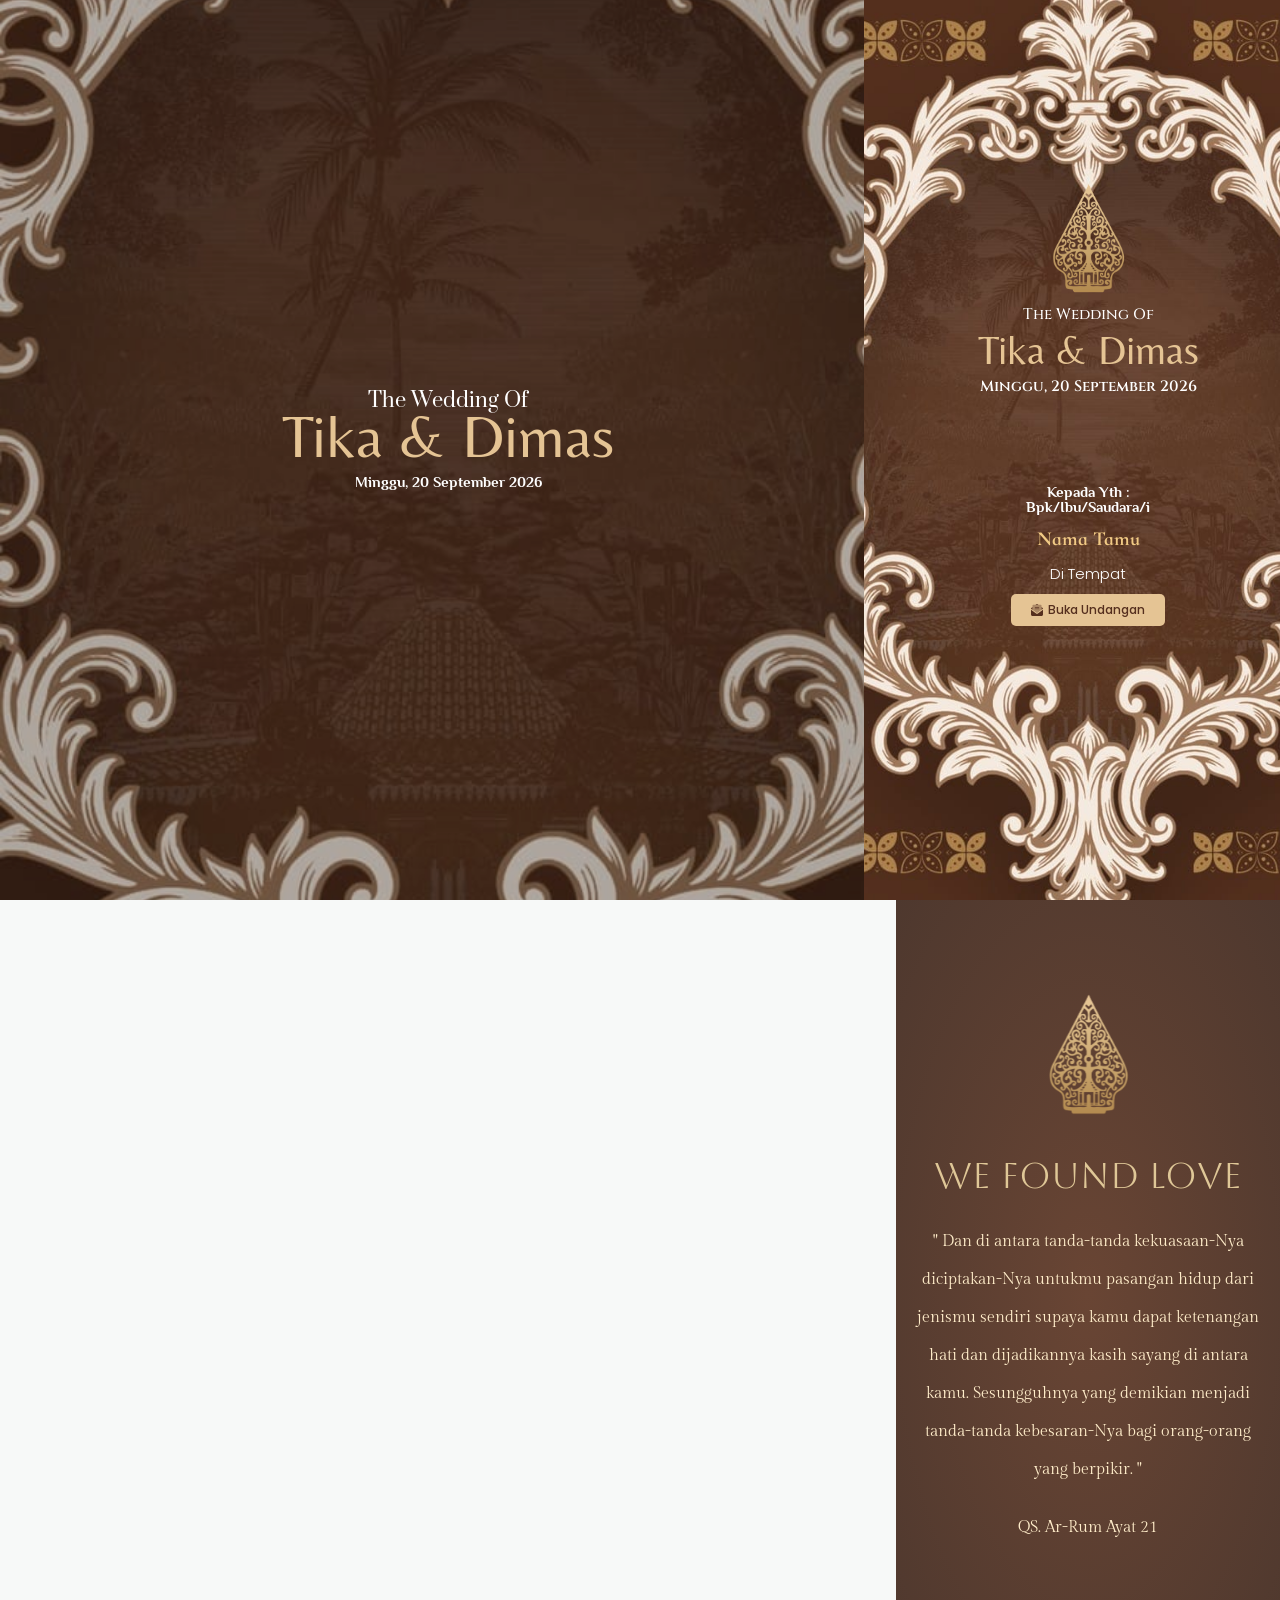
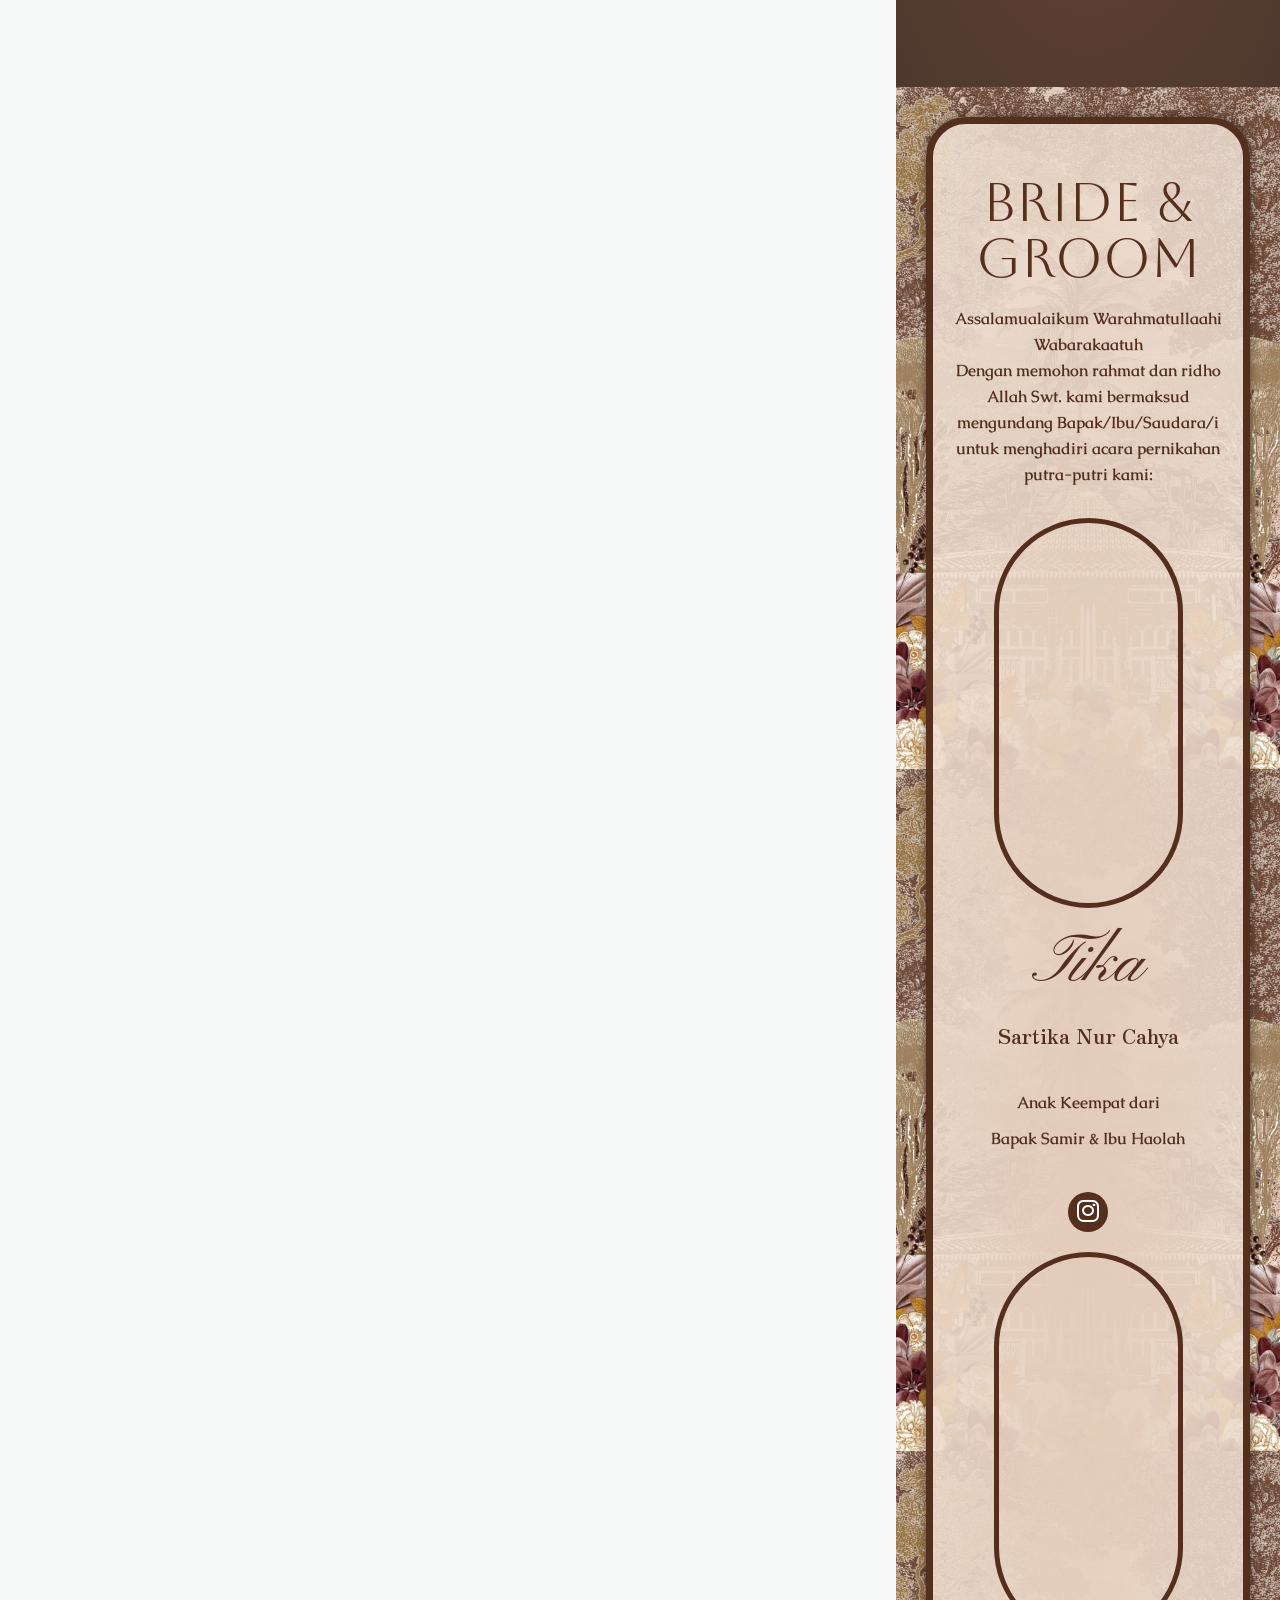
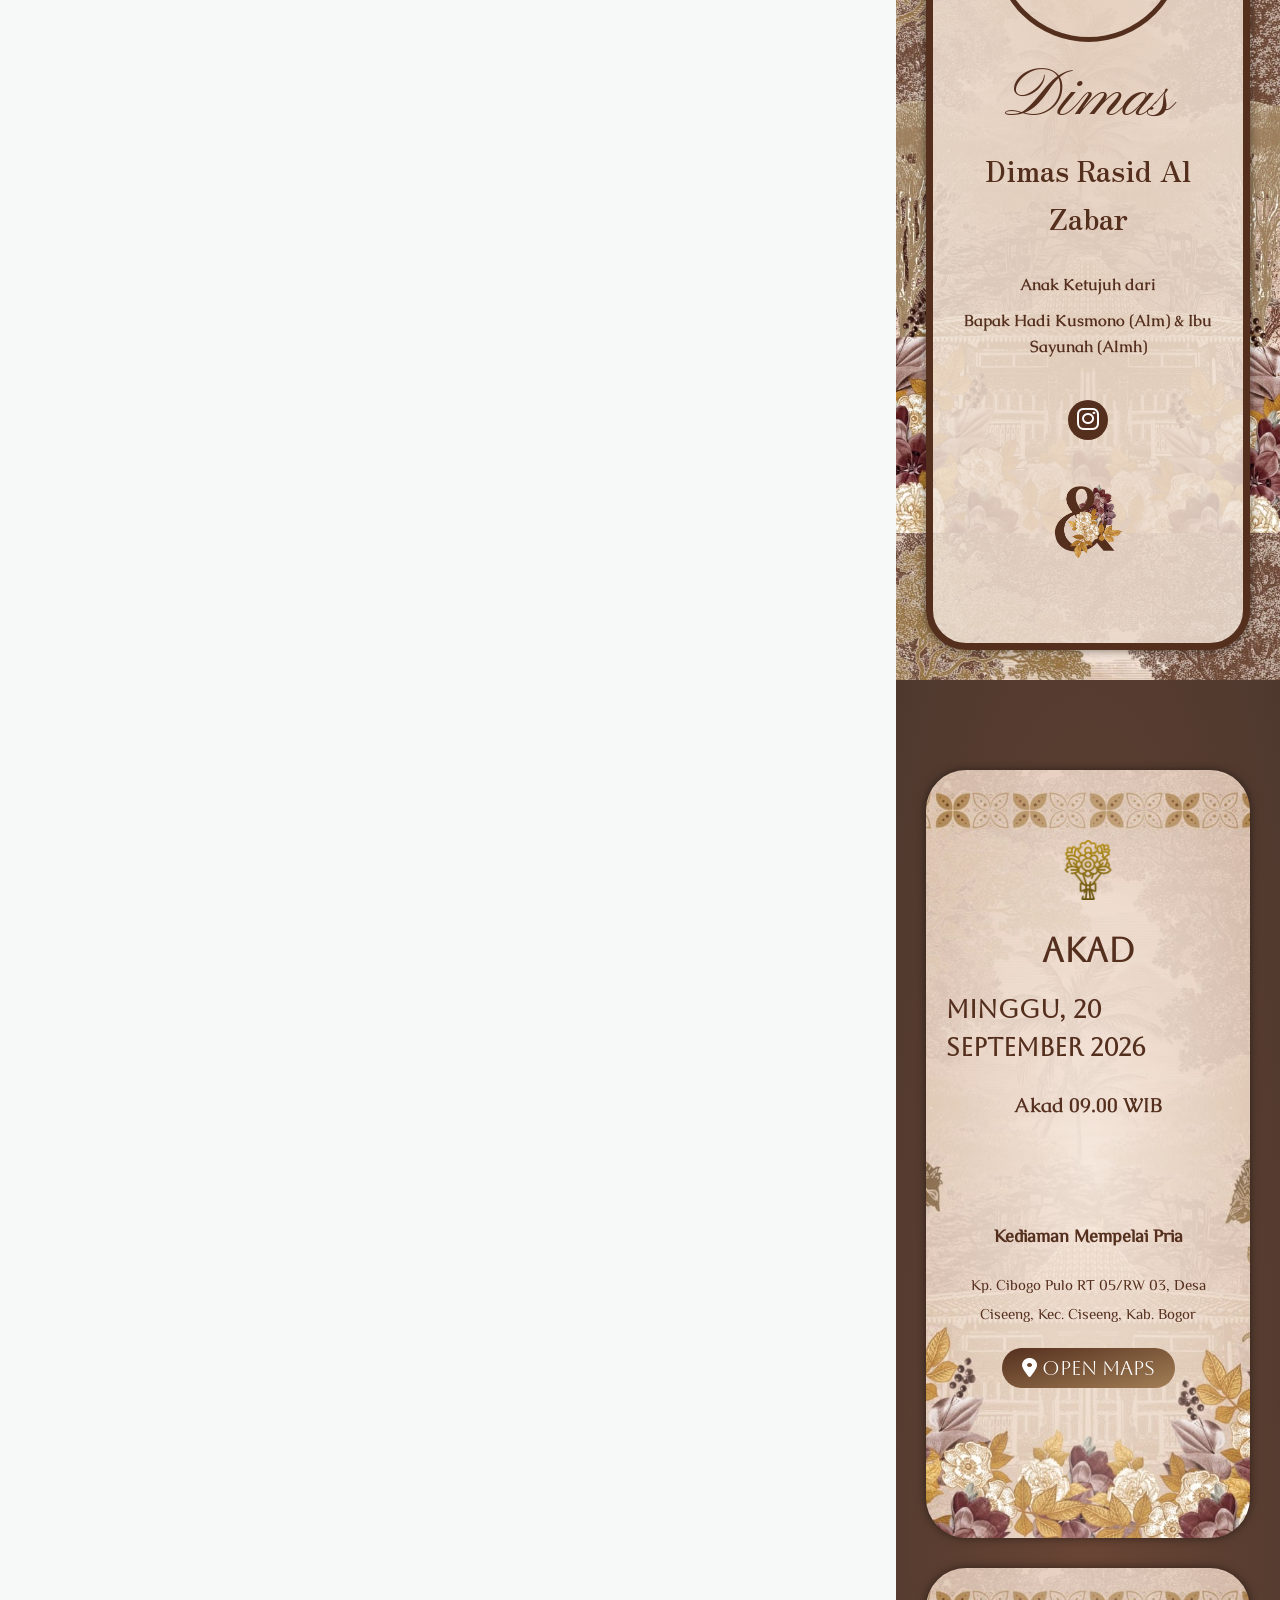
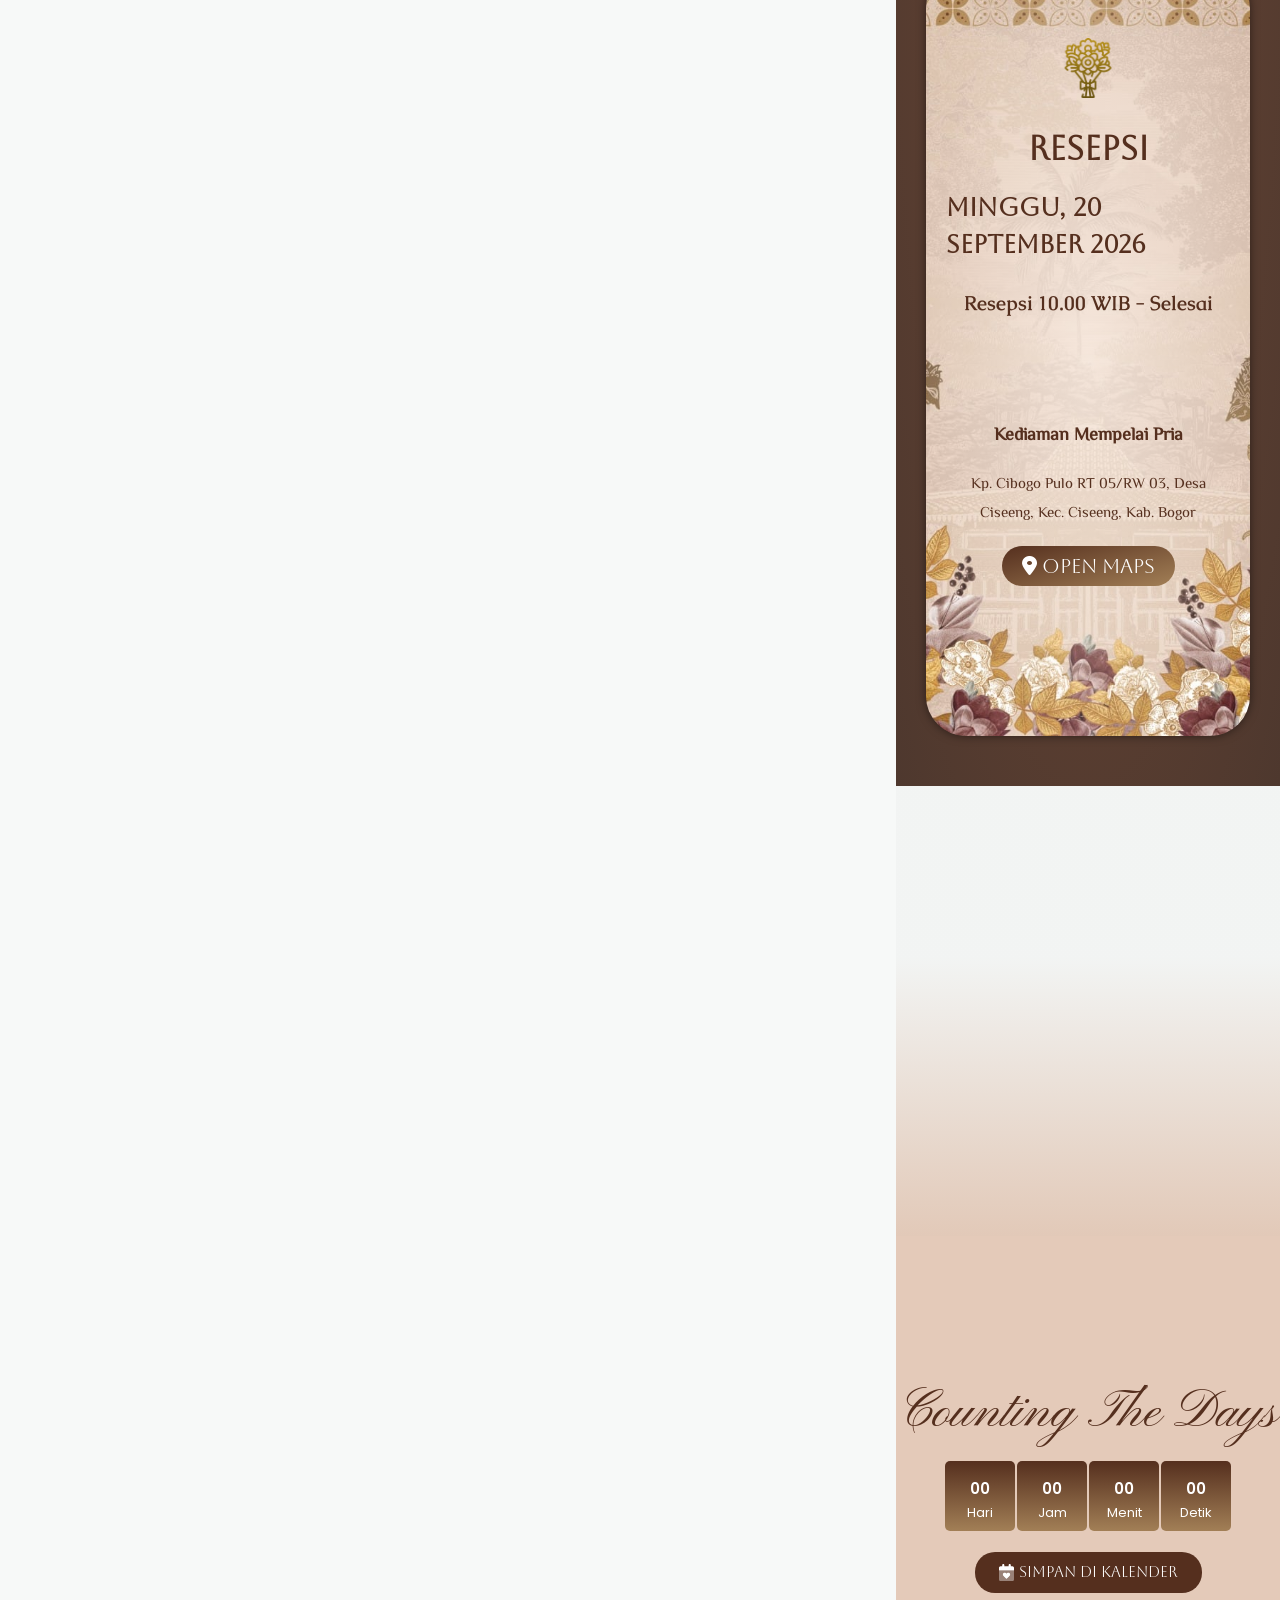
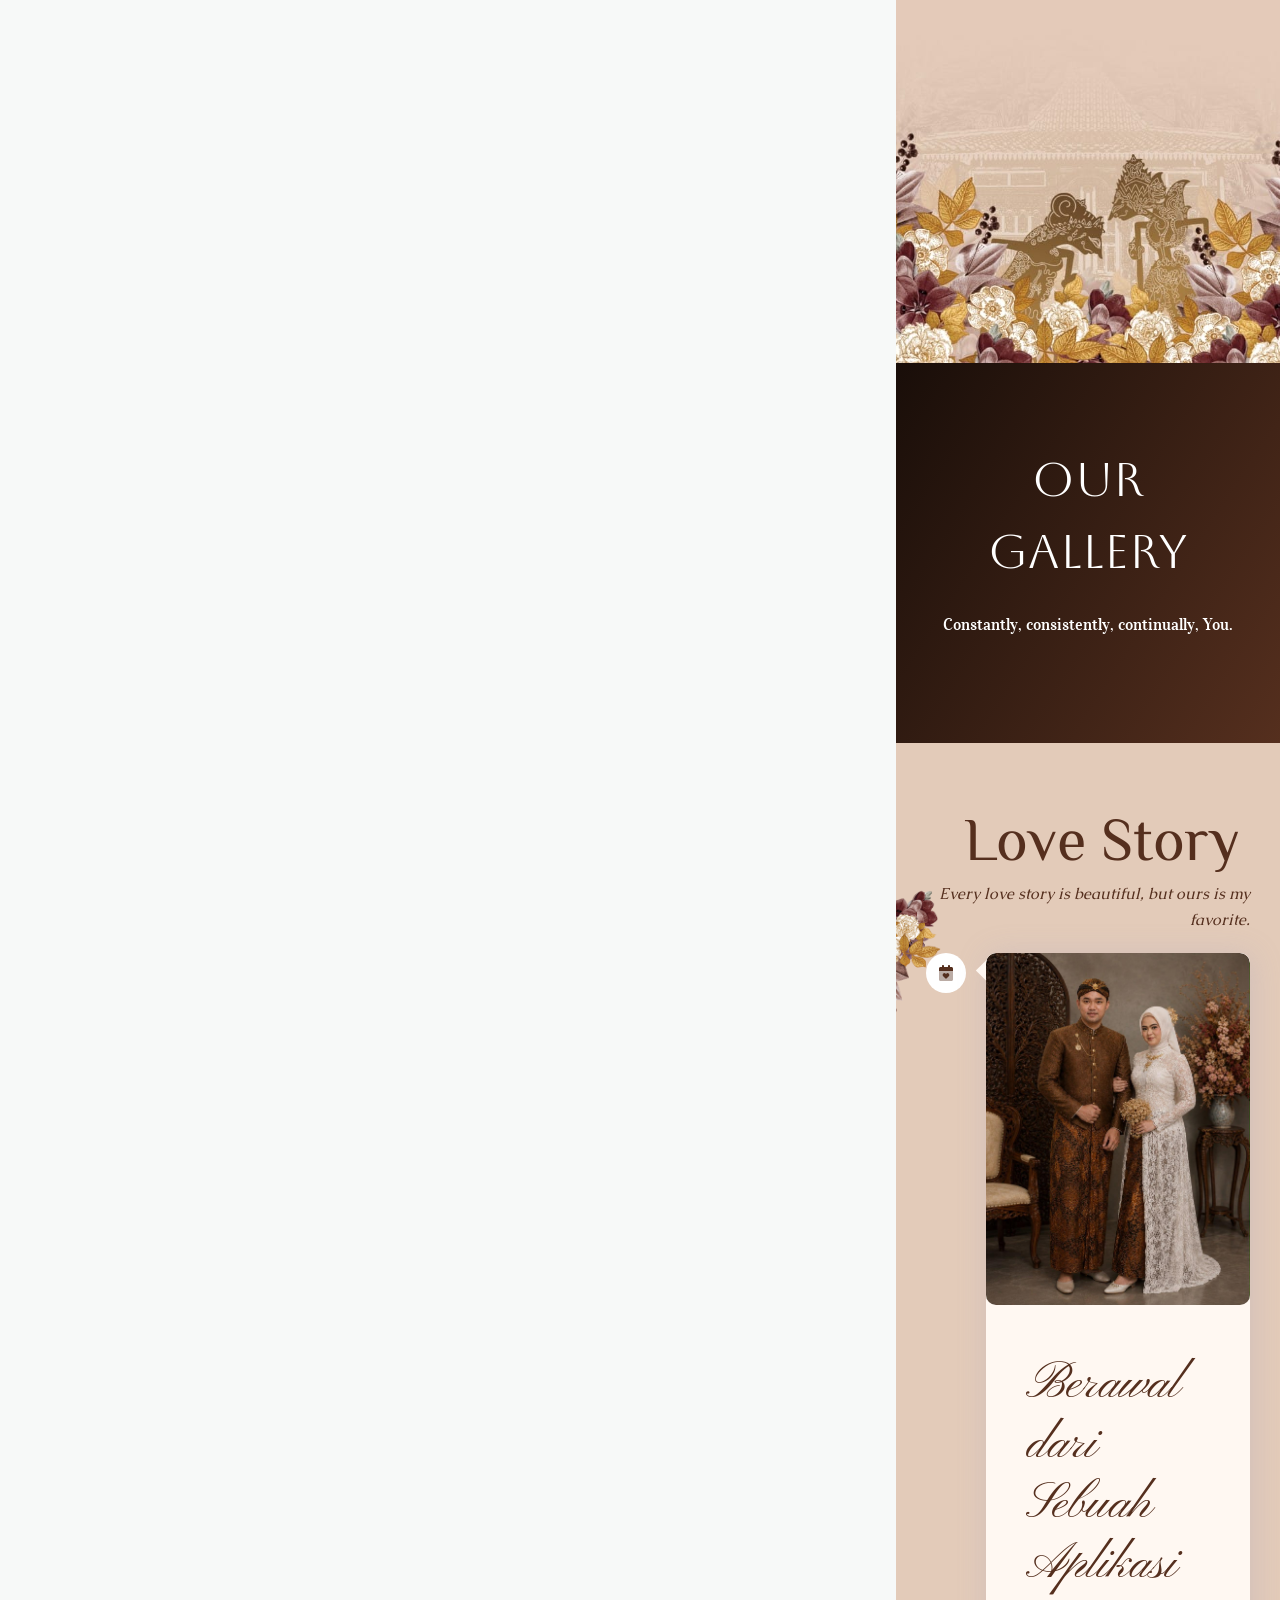
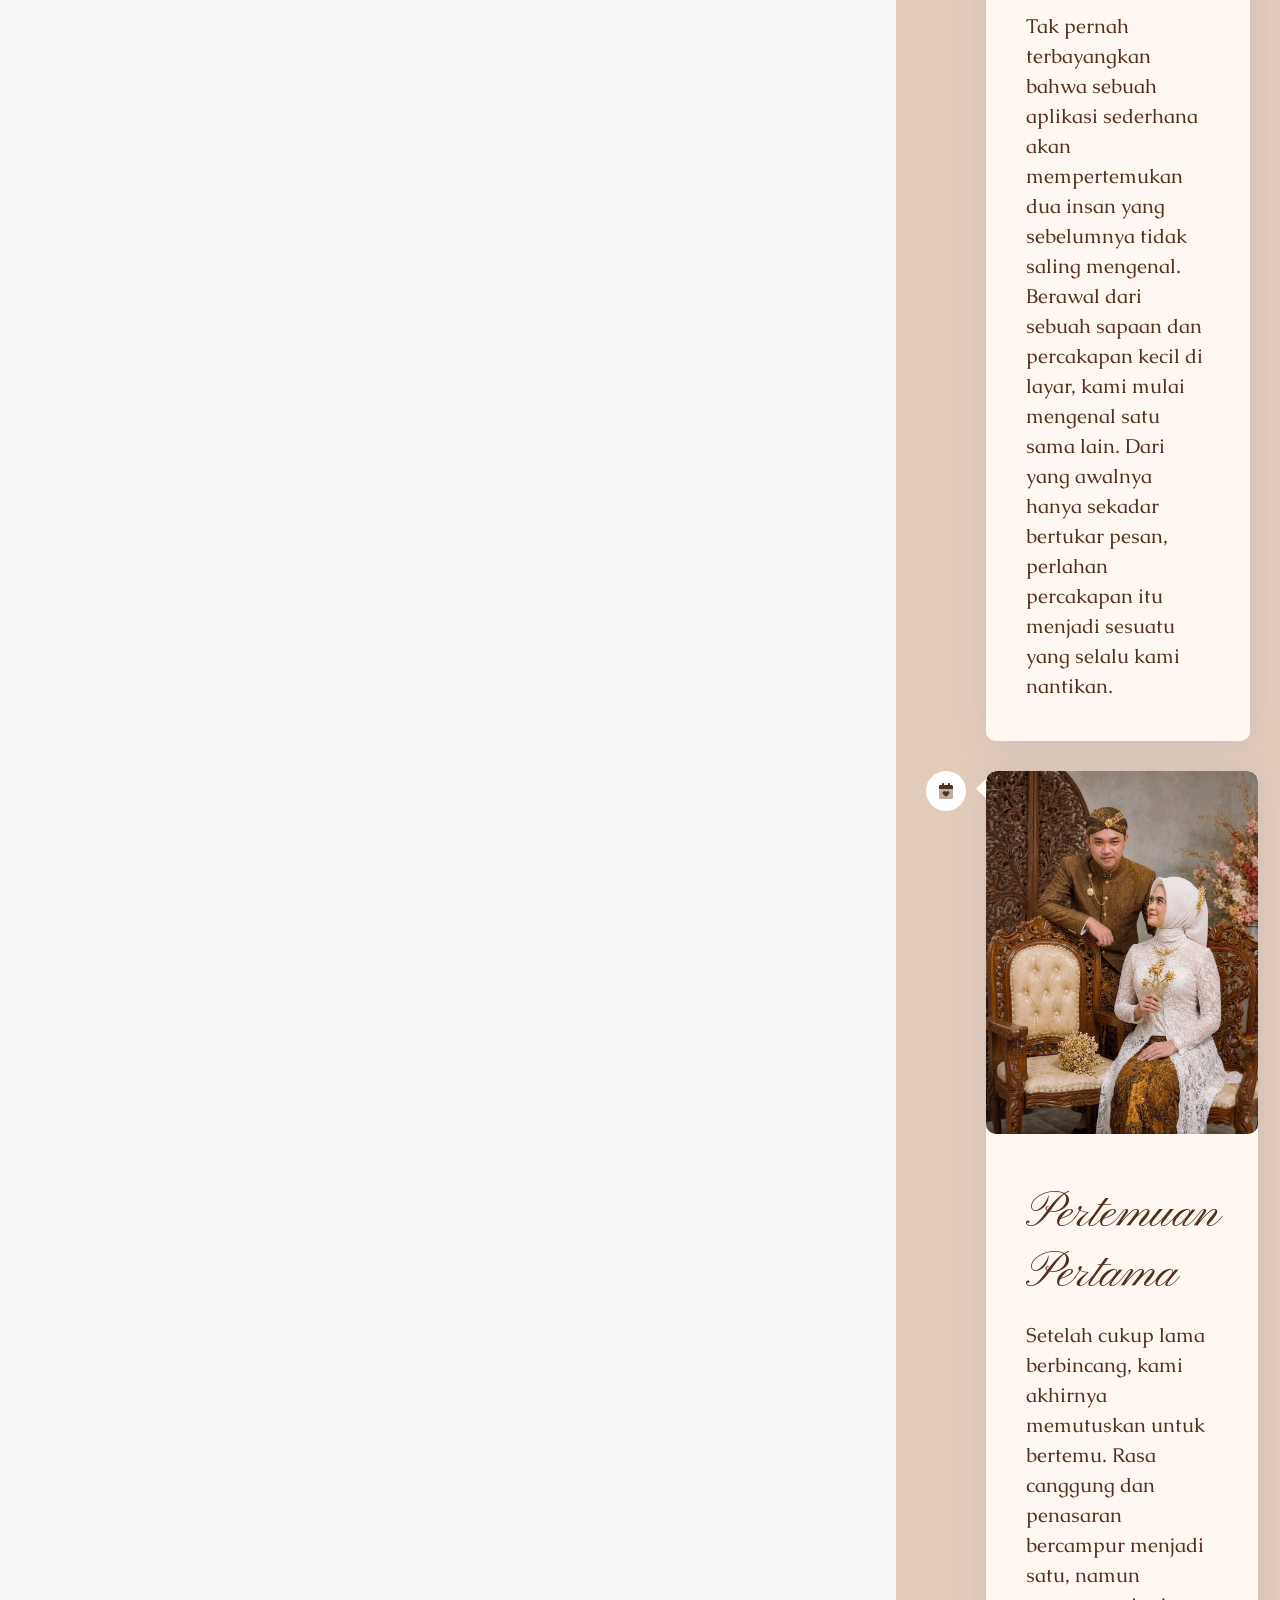
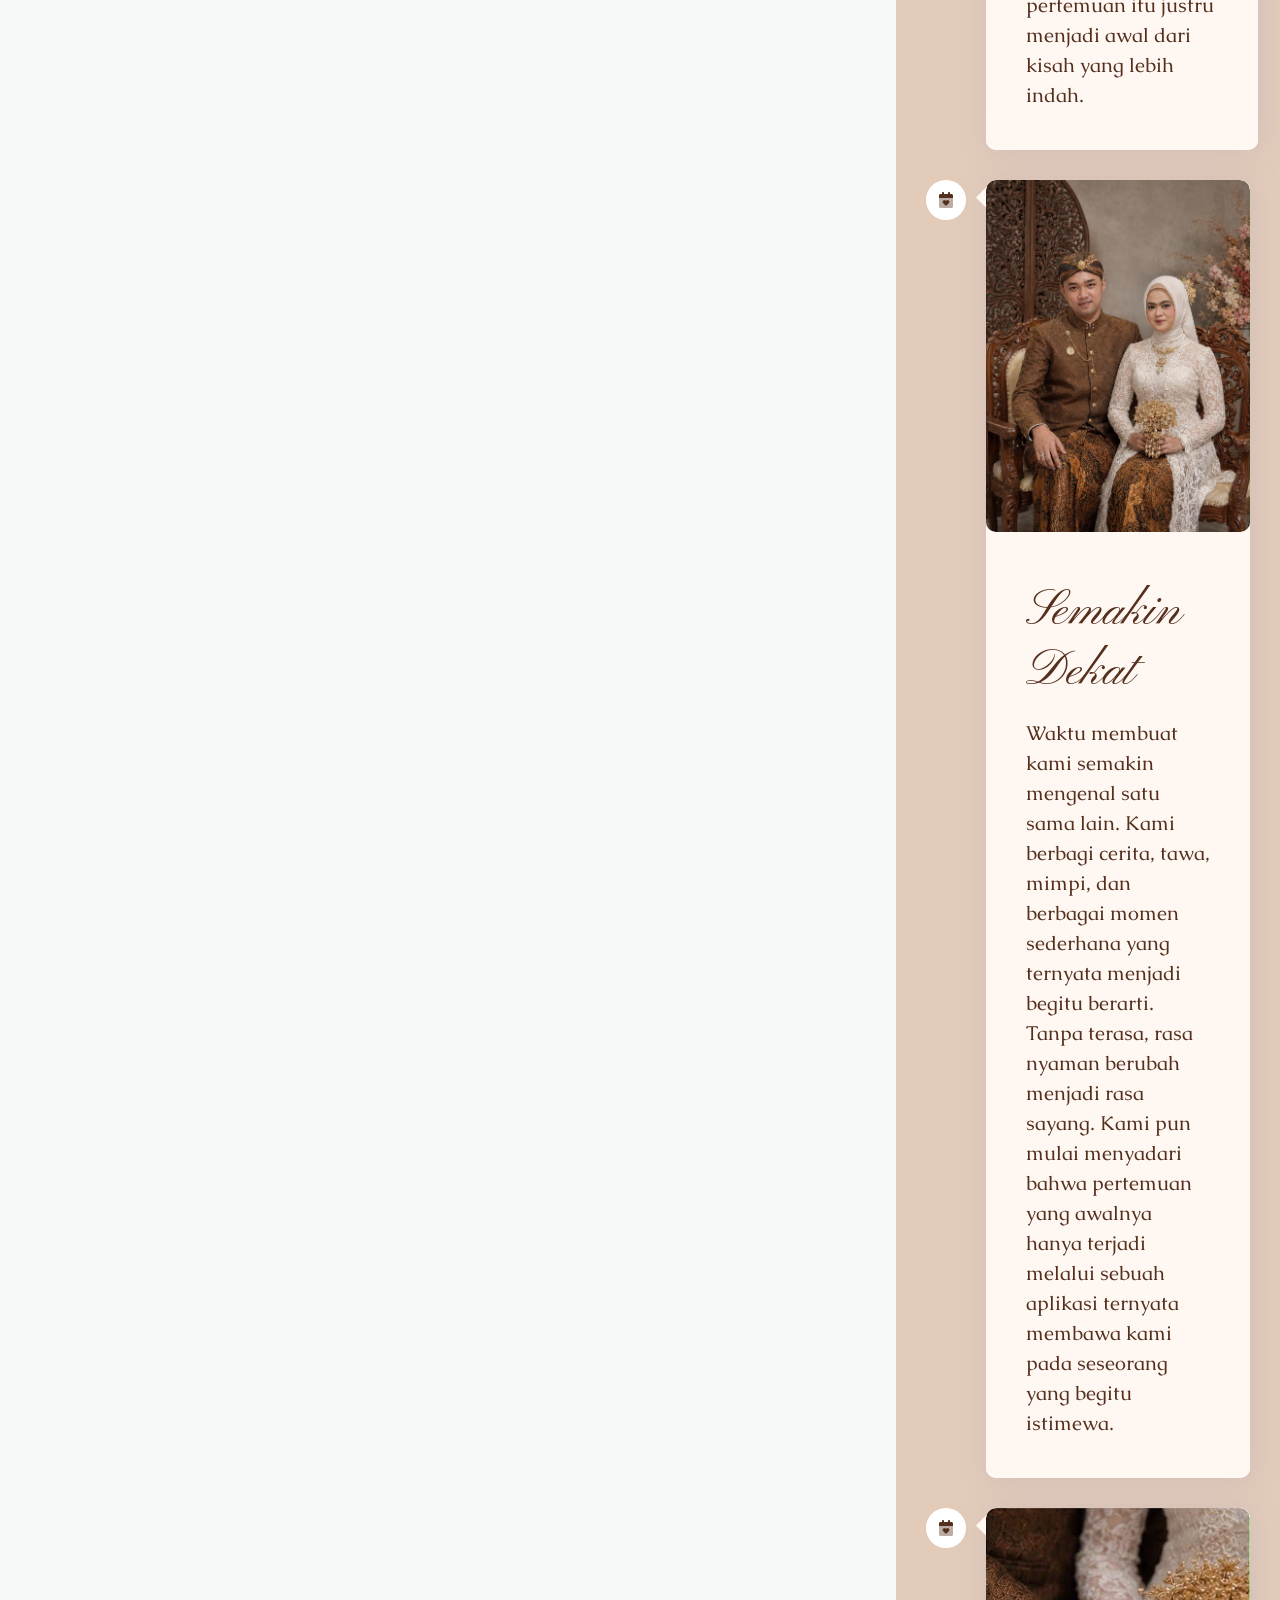
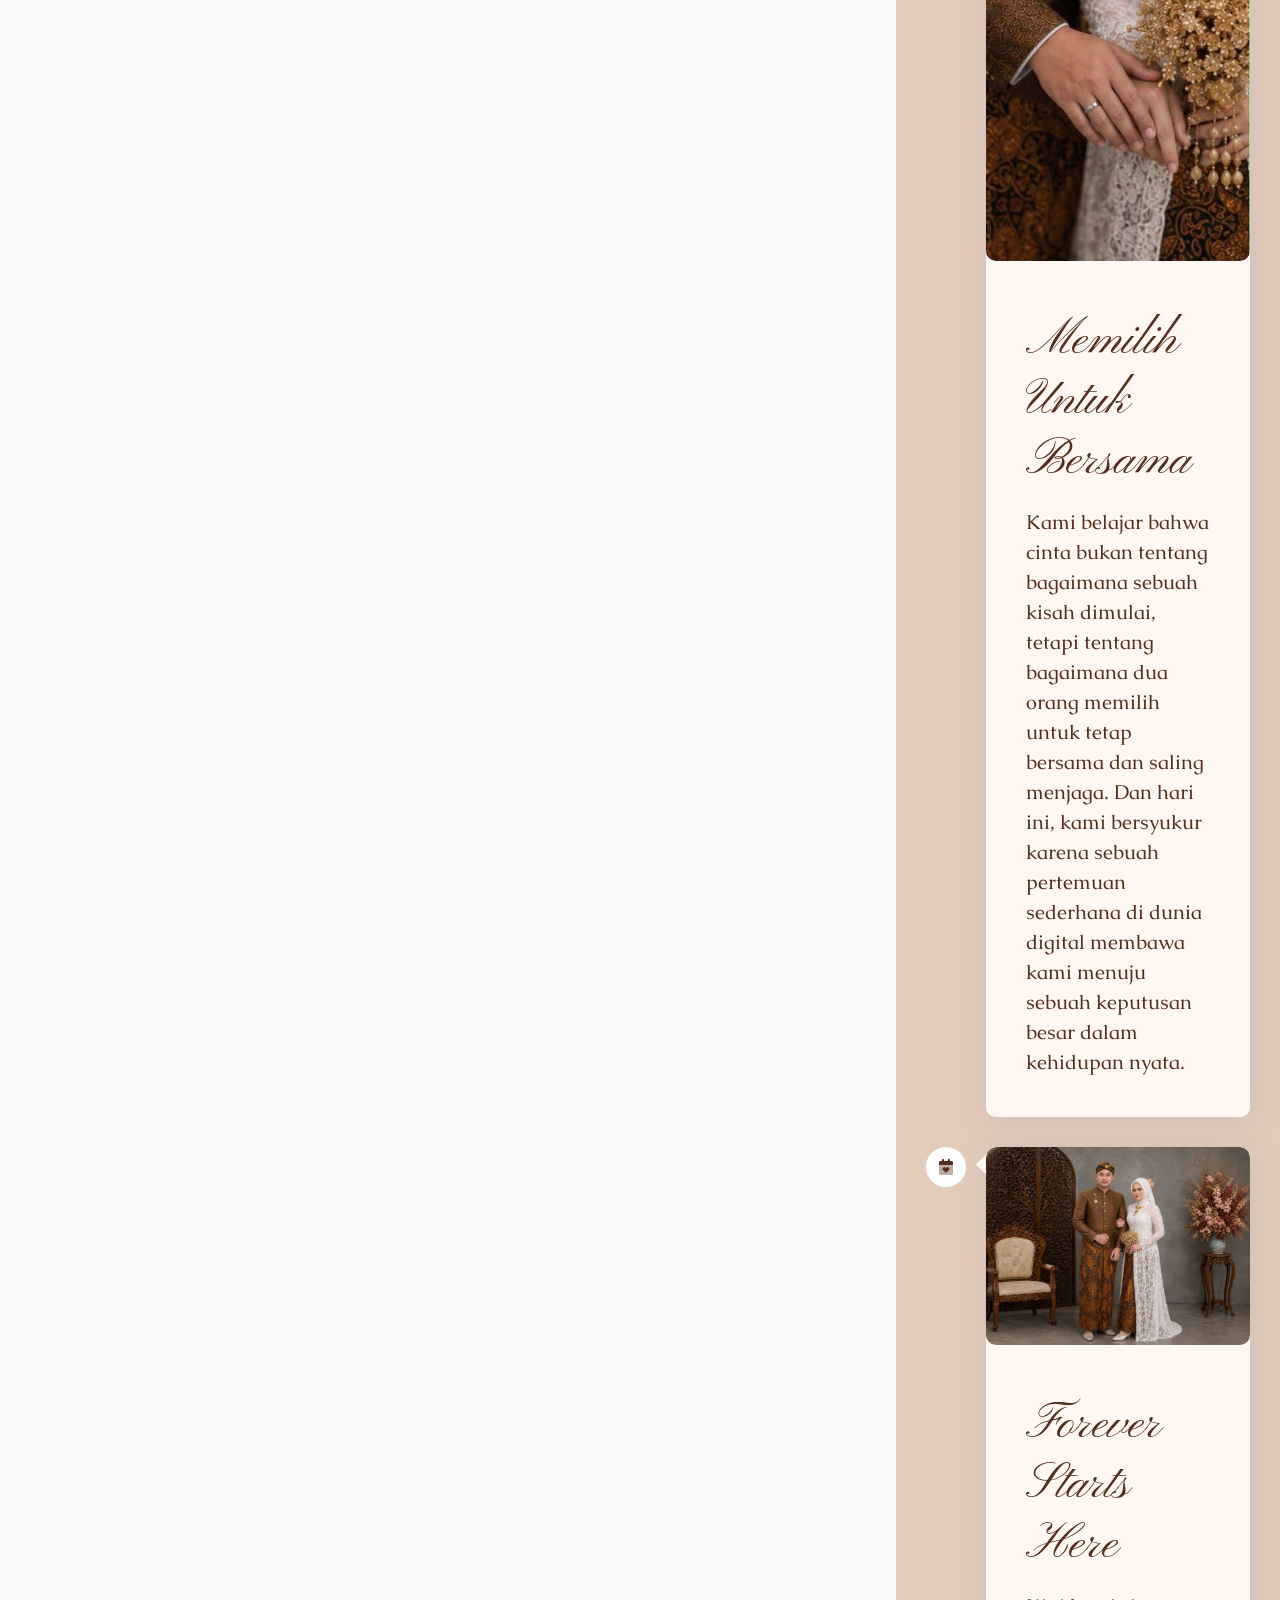
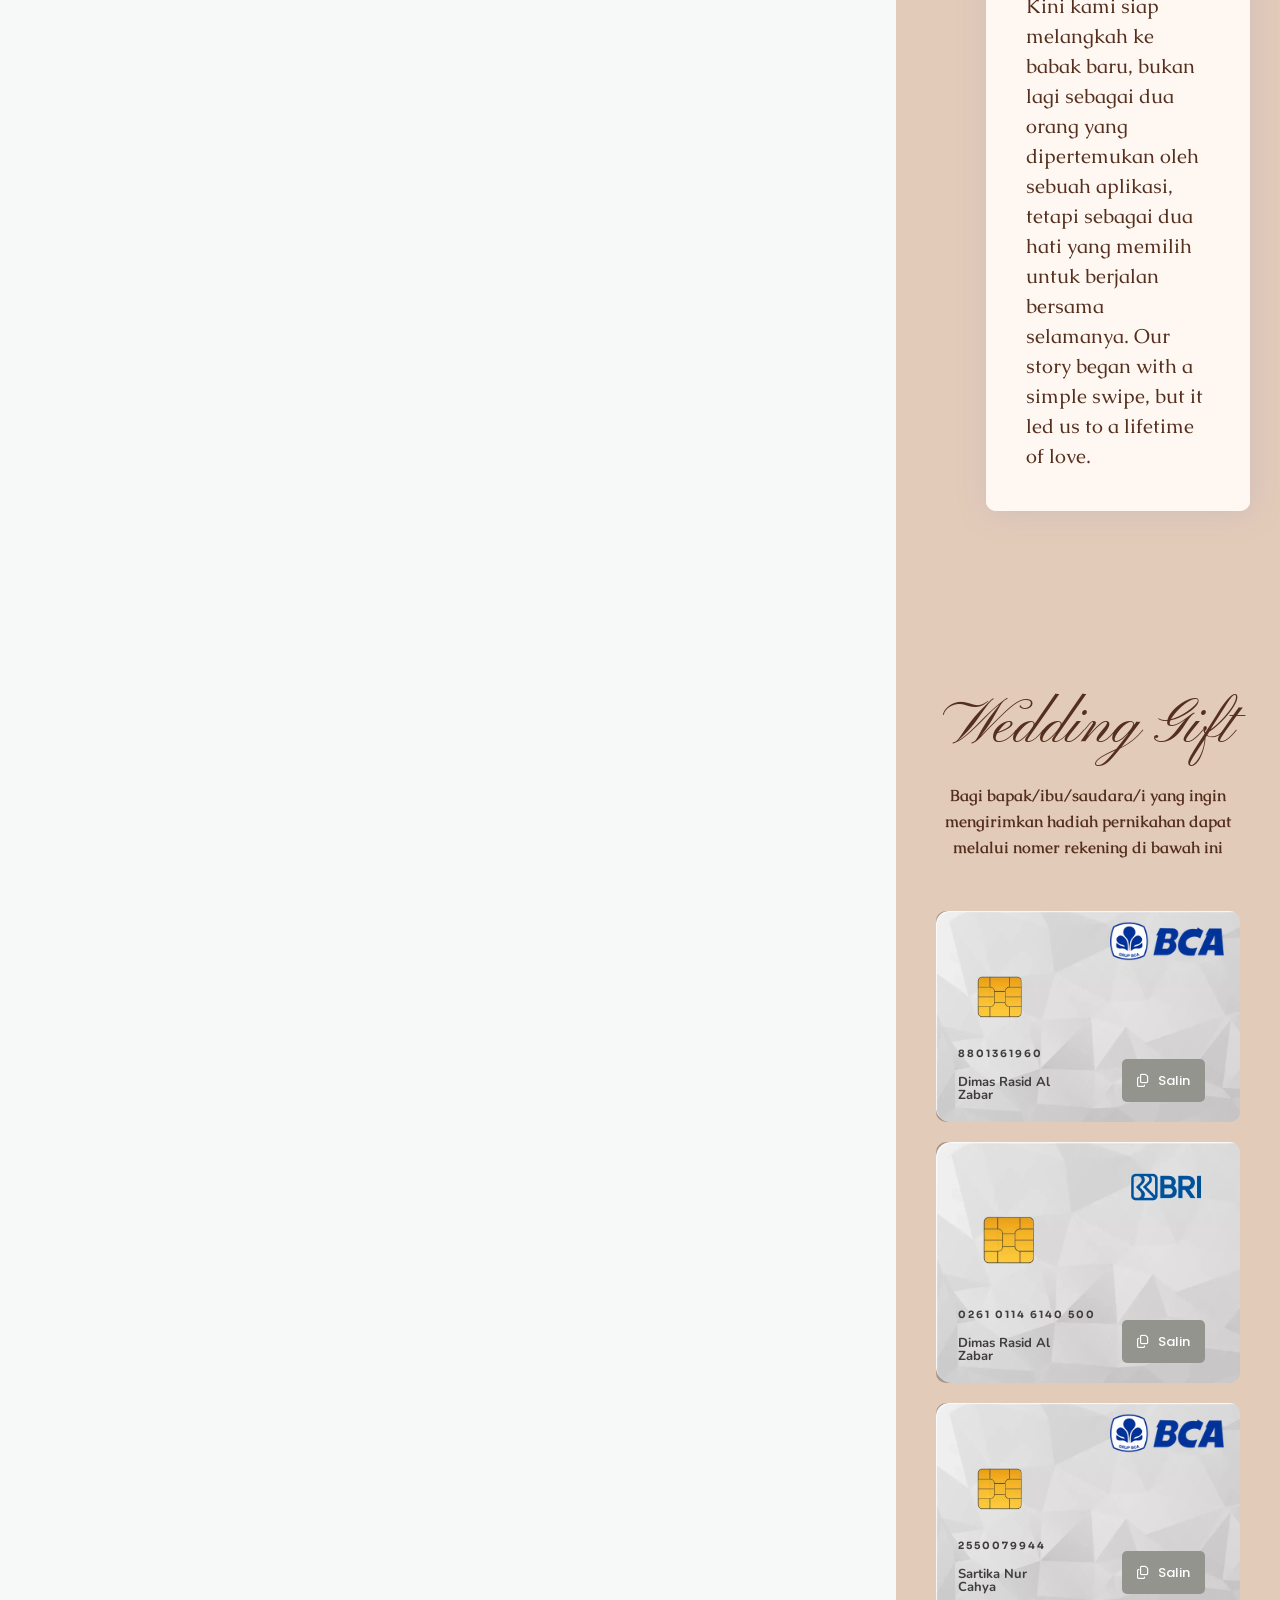
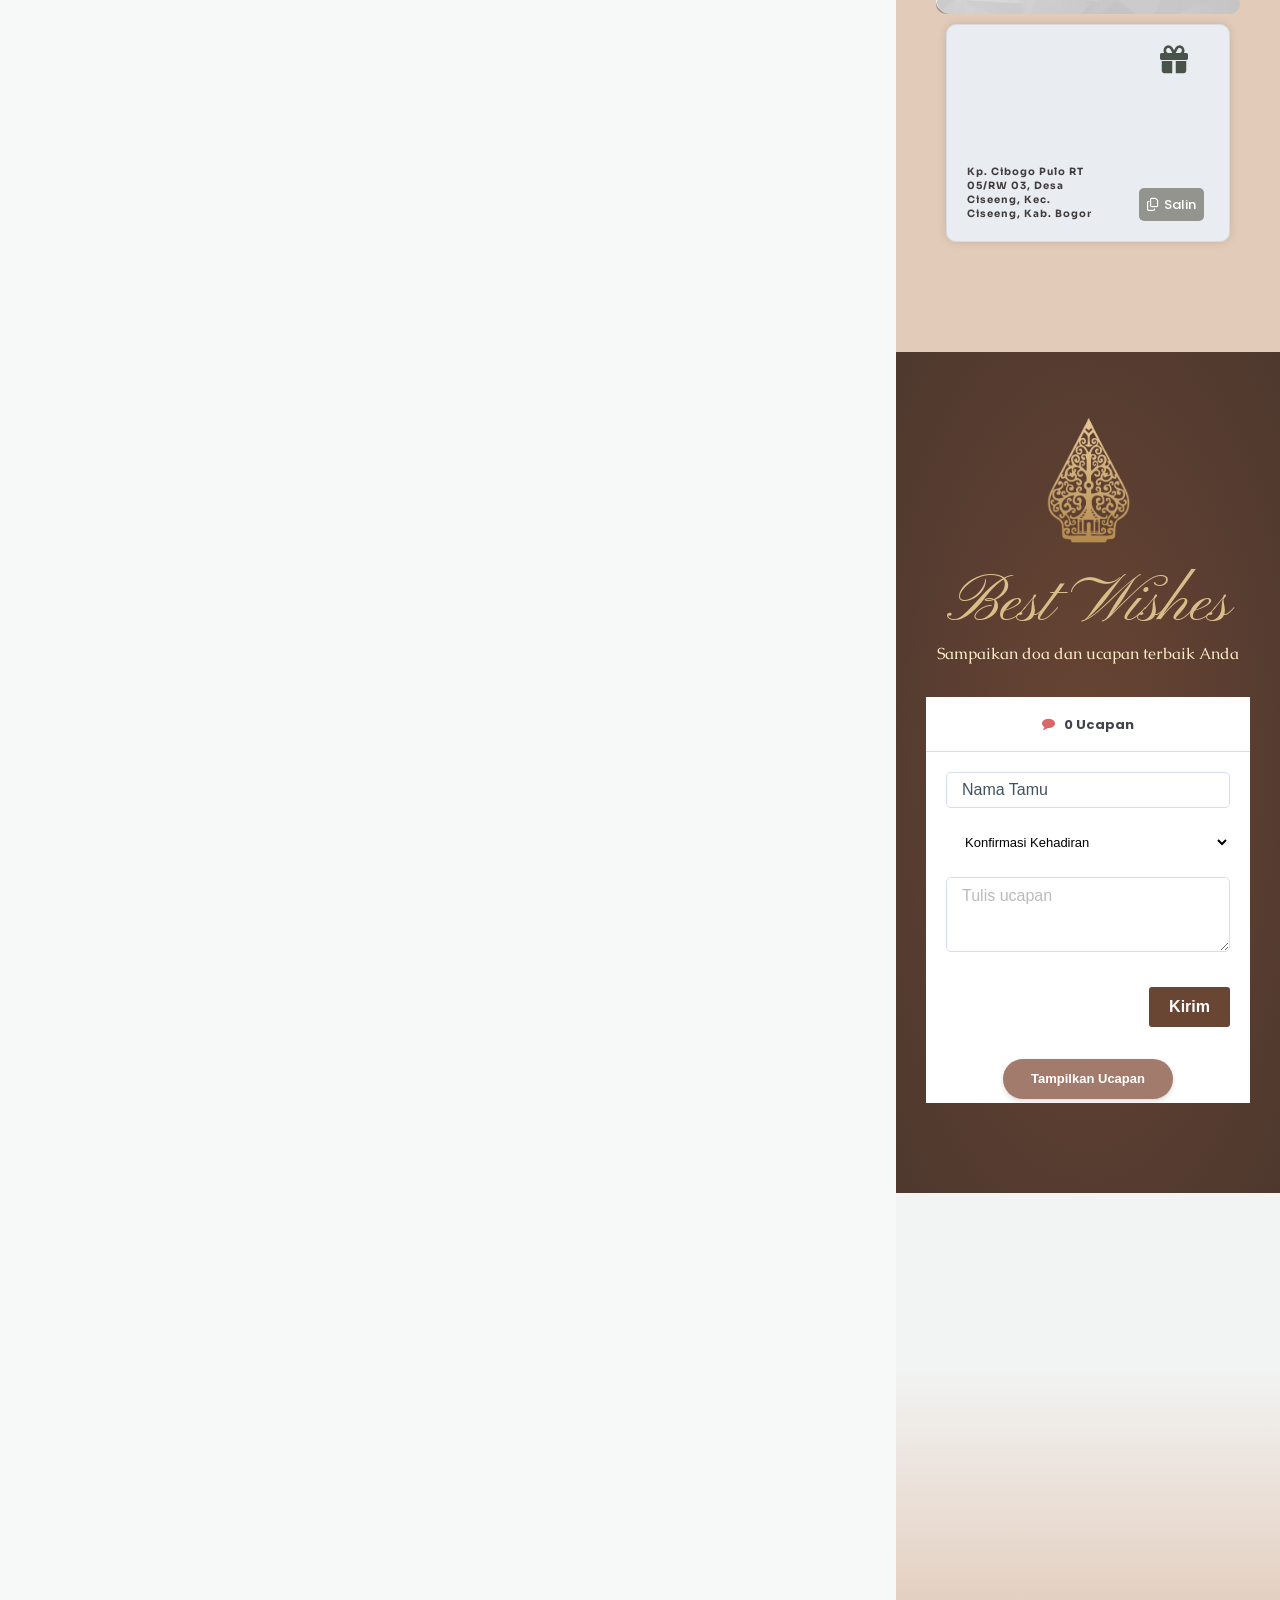
==== commit 88abbaaa: "Hapus label kecil ganda di dalam kartu Love Story" ====
--- a/index.html
+++ b/index.html
@@ -4233,9 +4233,6 @@
                                 src="./1.jpeg"
                                 title="" alt="Berawal dari Sebuah Aplikasi" loading="lazy"></div>
                             <div class="timeline-item__card-content">
-                              <div class="timeline-item__meta">
-                                <div class="timeline-item__meta-content">Awal Kisah</div>
-                              </div>
                               <h5 class="timeline-item__card-title">Berawal dari Sebuah Aplikasi</h5>
                               <div class="timeline-item__card-desc">Tak pernah terbayangkan bahwa sebuah aplikasi
                                 sederhana akan mempertemukan dua insan yang sebelumnya tidak saling mengenal. Berawal
@@ -4277,9 +4274,6 @@
                                 src="./2.jpeg"
                                 title="" alt="Pertemuan Pertama" loading="lazy"></div>
                             <div class="timeline-item__card-content">
-                              <div class="timeline-item__meta">
-                                <div class="timeline-item__meta-content">Pertemuan Pertama</div>
-                              </div>
                               <h5 class="timeline-item__card-title">Pertemuan Pertama</h5>
                               <div class="timeline-item__card-desc">Setelah cukup lama berbincang, kami akhirnya
                                 memutuskan untuk bertemu. Rasa canggung dan penasaran bercampur menjadi satu, namun
@@ -4318,9 +4312,6 @@
                                 src="./3.jpeg"
                                 title="" alt="Semakin Dekat" loading="lazy"></div>
                             <div class="timeline-item__card-content">
-                              <div class="timeline-item__meta">
-                                <div class="timeline-item__meta-content">Semakin Dekat</div>
-                              </div>
                               <h5 class="timeline-item__card-title">Semakin Dekat</h5>
                               <div class="timeline-item__card-desc">Waktu membuat kami semakin mengenal satu sama lain.
                                 Kami berbagi cerita, tawa, mimpi, dan berbagai momen sederhana yang ternyata menjadi
@@ -4361,9 +4352,6 @@
                                 src="./4.jpeg"
                                 title="" alt="Memilih Untuk Bersama" loading="lazy"></div>
                             <div class="timeline-item__card-content">
-                              <div class="timeline-item__meta">
-                                <div class="timeline-item__meta-content">Memilih Untuk Bersama</div>
-                              </div>
                               <h5 class="timeline-item__card-title">Memilih Untuk Bersama</h5>
                               <div class="timeline-item__card-desc">Kami belajar bahwa cinta bukan tentang bagaimana
                                 sebuah kisah dimulai, tetapi tentang bagaimana dua orang memilih untuk tetap bersama dan
@@ -4403,9 +4391,6 @@
                                 src="./0.jpg"
                                 title="" alt="Forever Starts Here" loading="lazy"></div>
                             <div class="timeline-item__card-content">
-                              <div class="timeline-item__meta">
-                                <div class="timeline-item__meta-content">20 September 2026</div>
-                              </div>
                               <h5 class="timeline-item__card-title">Forever Starts Here</h5>
                               <div class="timeline-item__card-desc">Kini kami siap melangkah ke babak baru, bukan lagi
                                 sebagai dua orang yang dipertemukan oleh sebuah aplikasi, tetapi sebagai dua hati yang
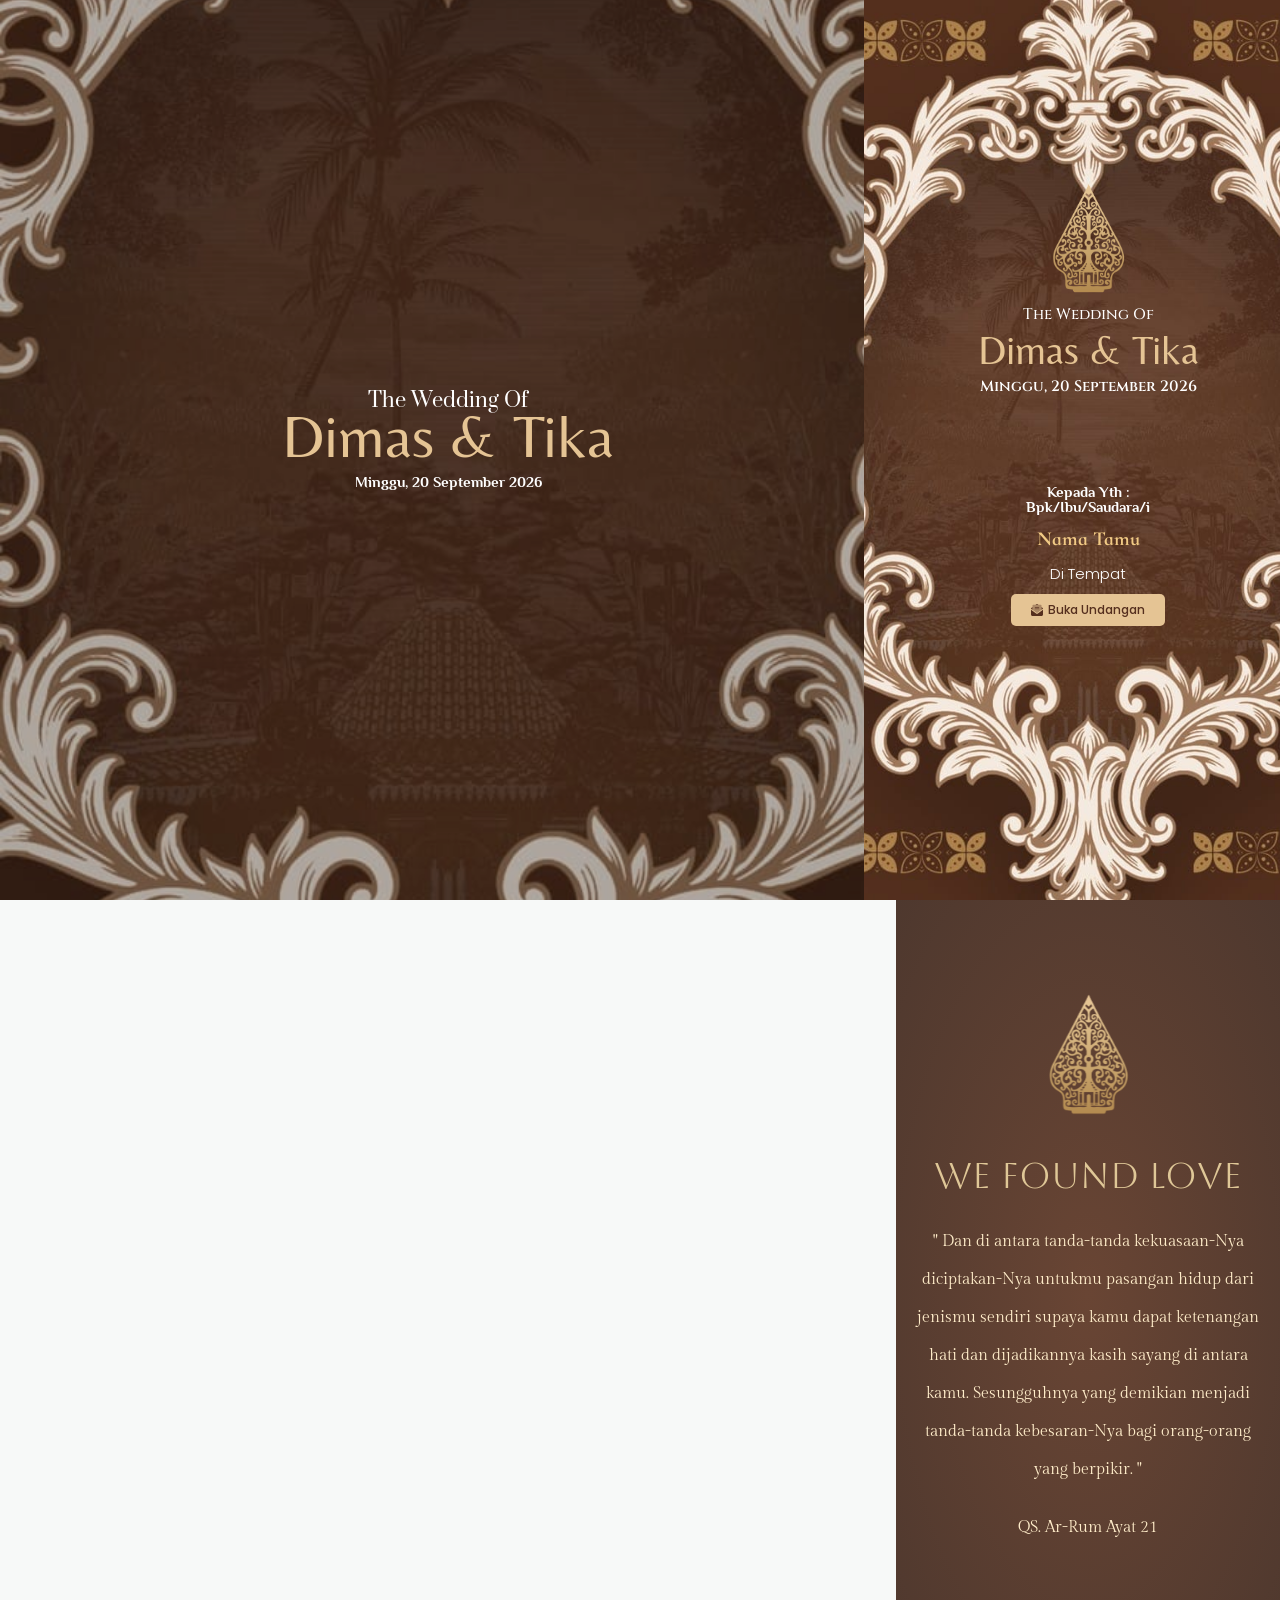
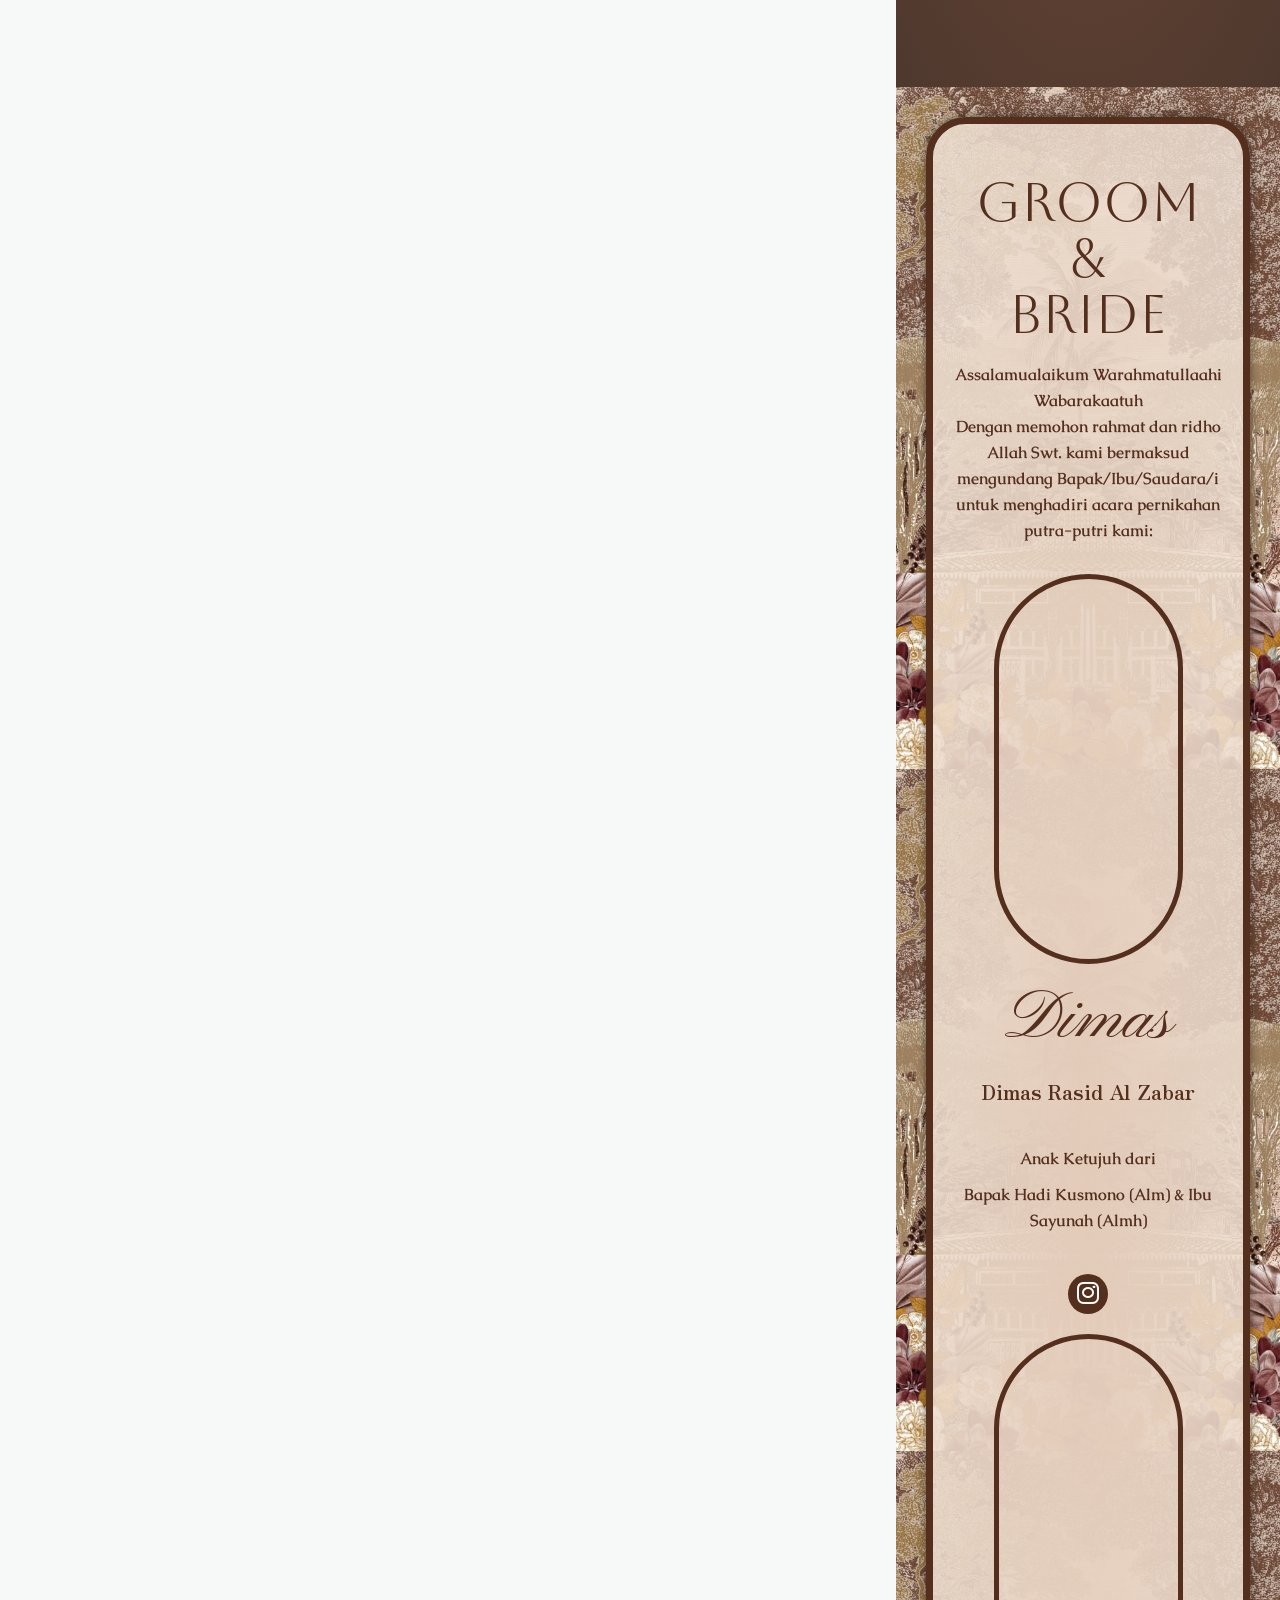
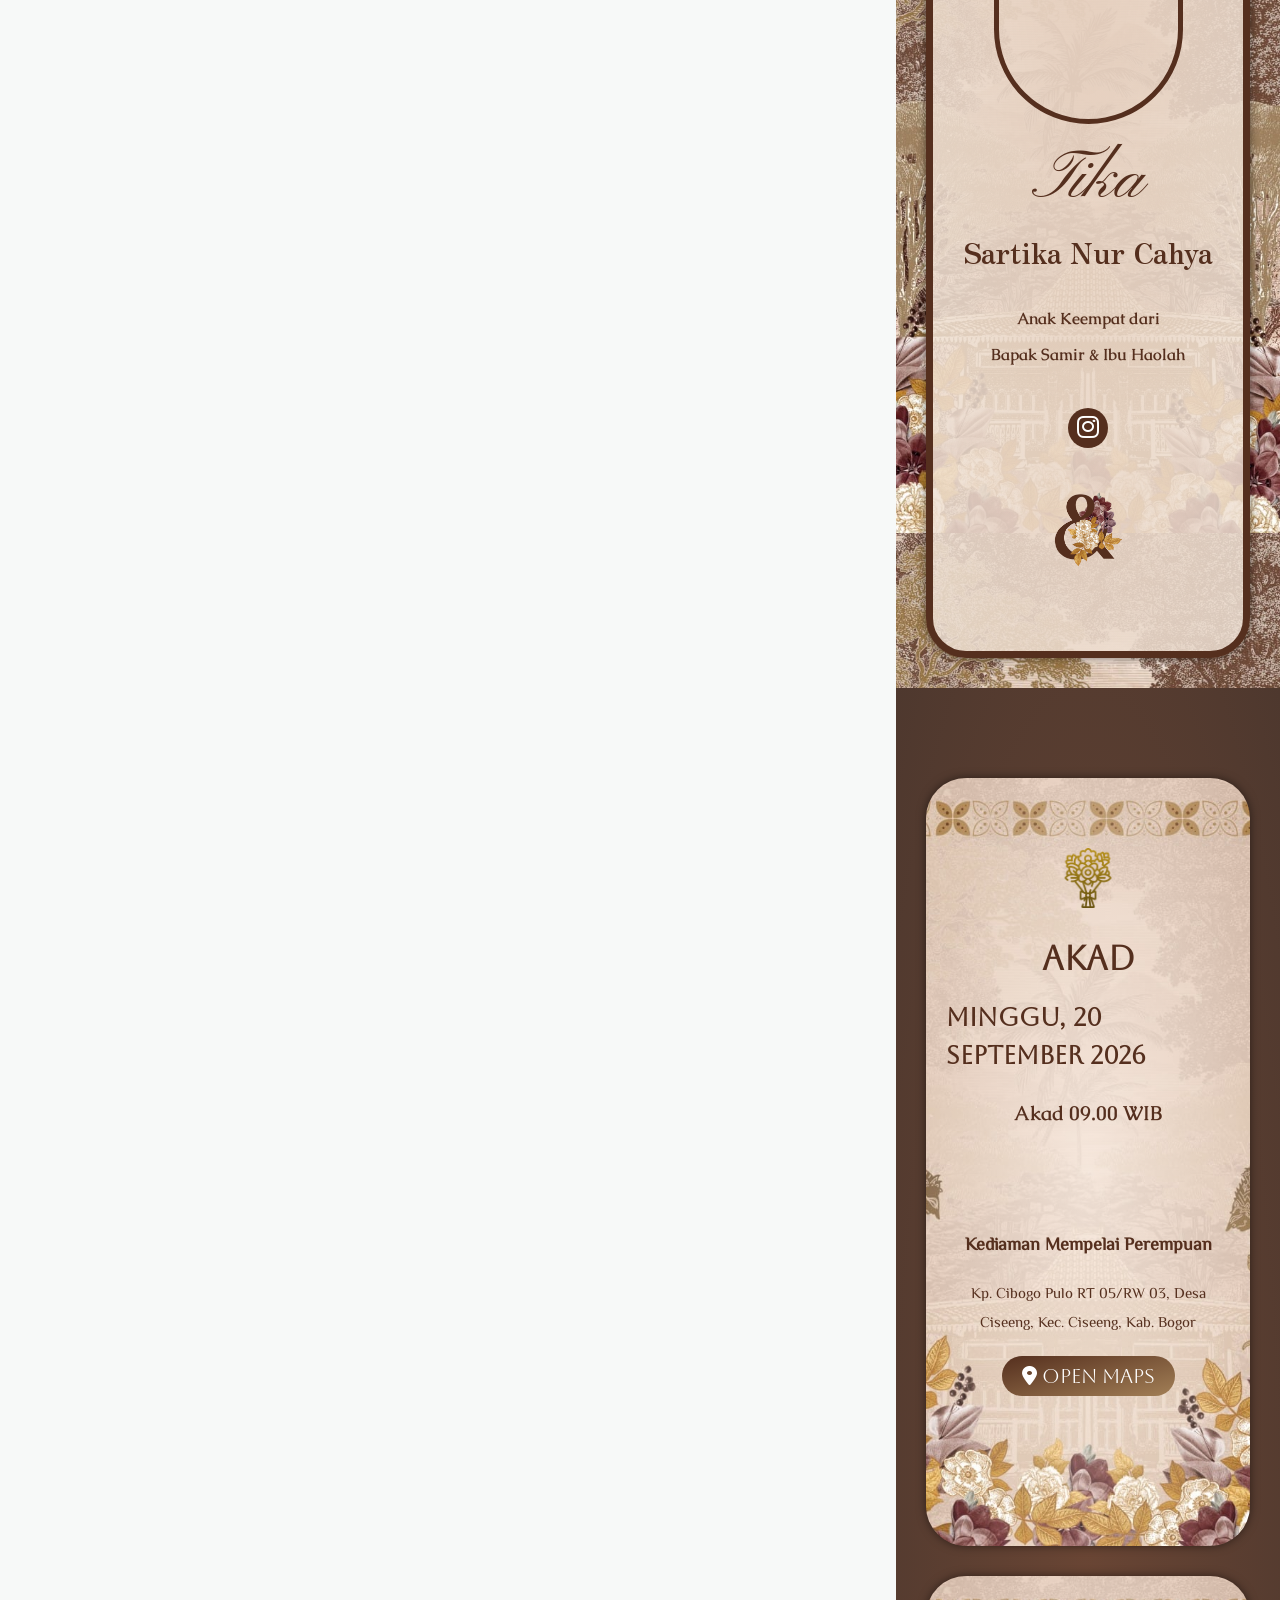
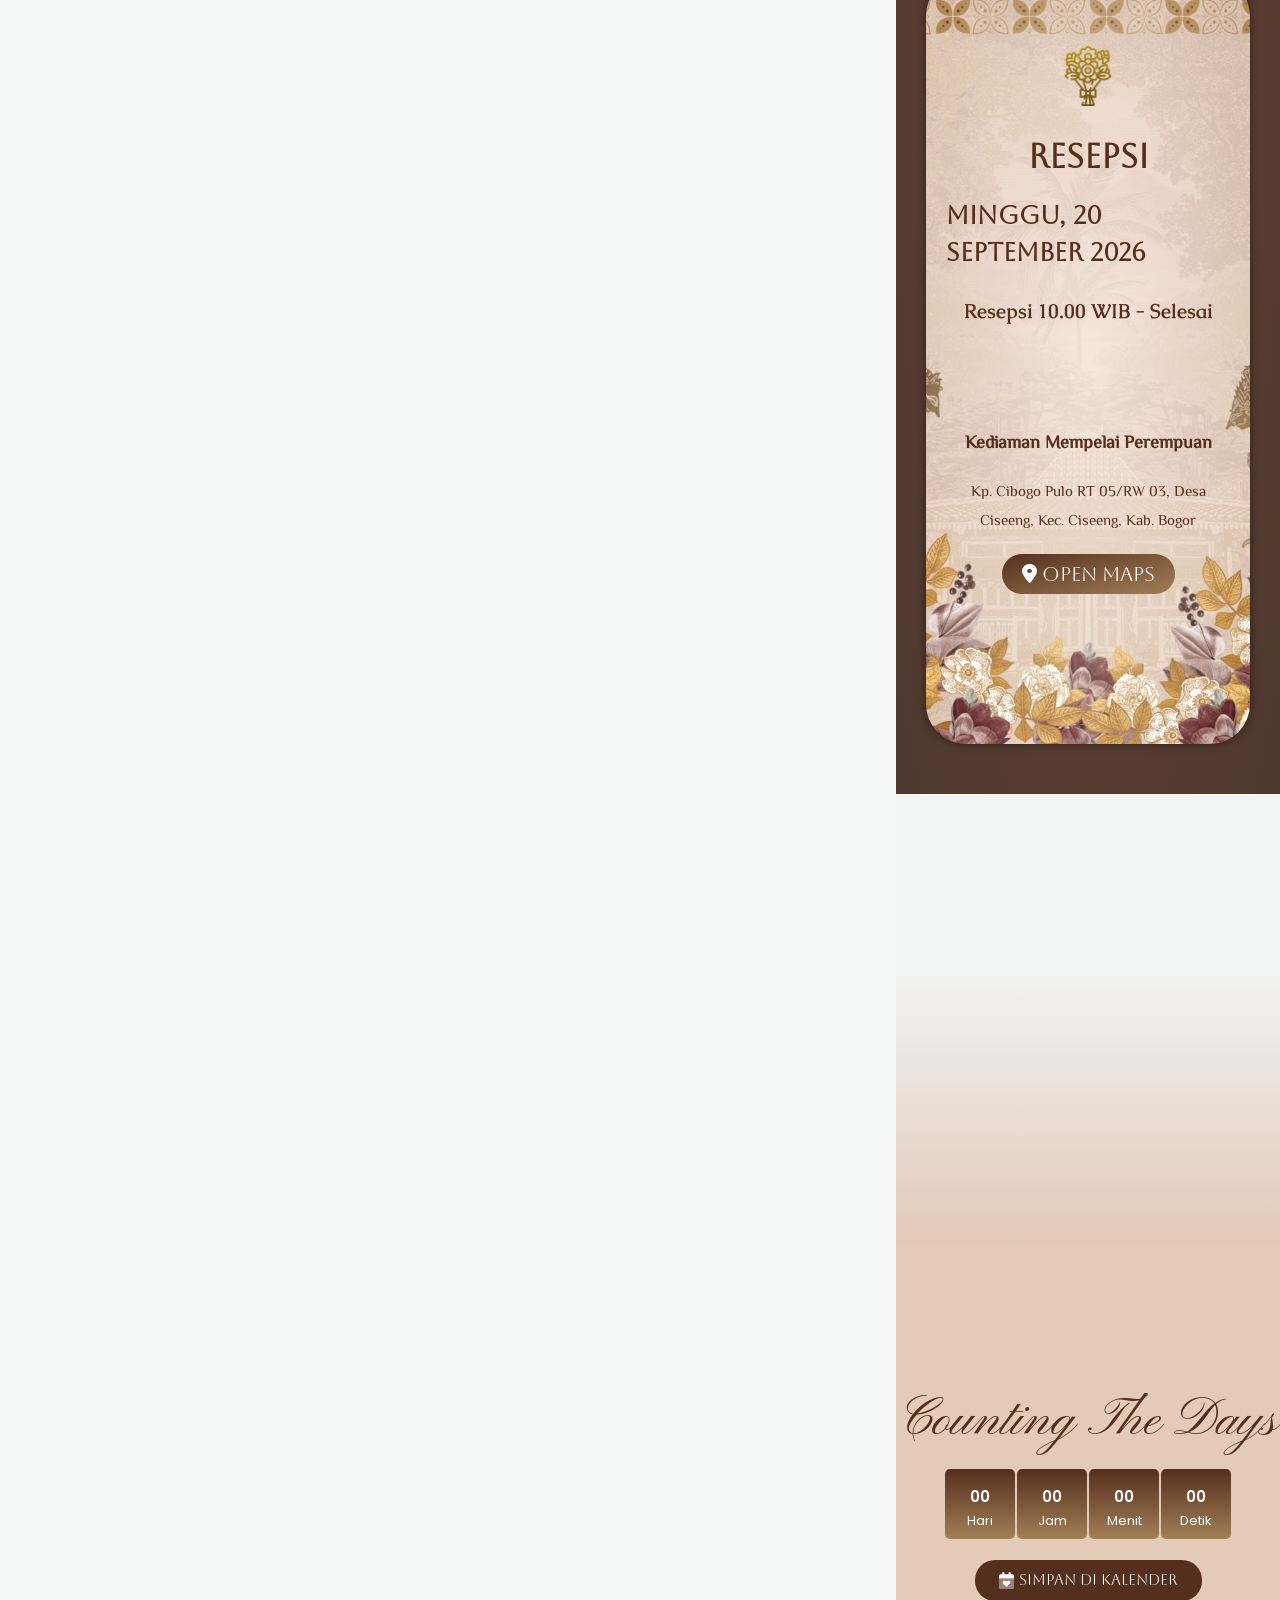
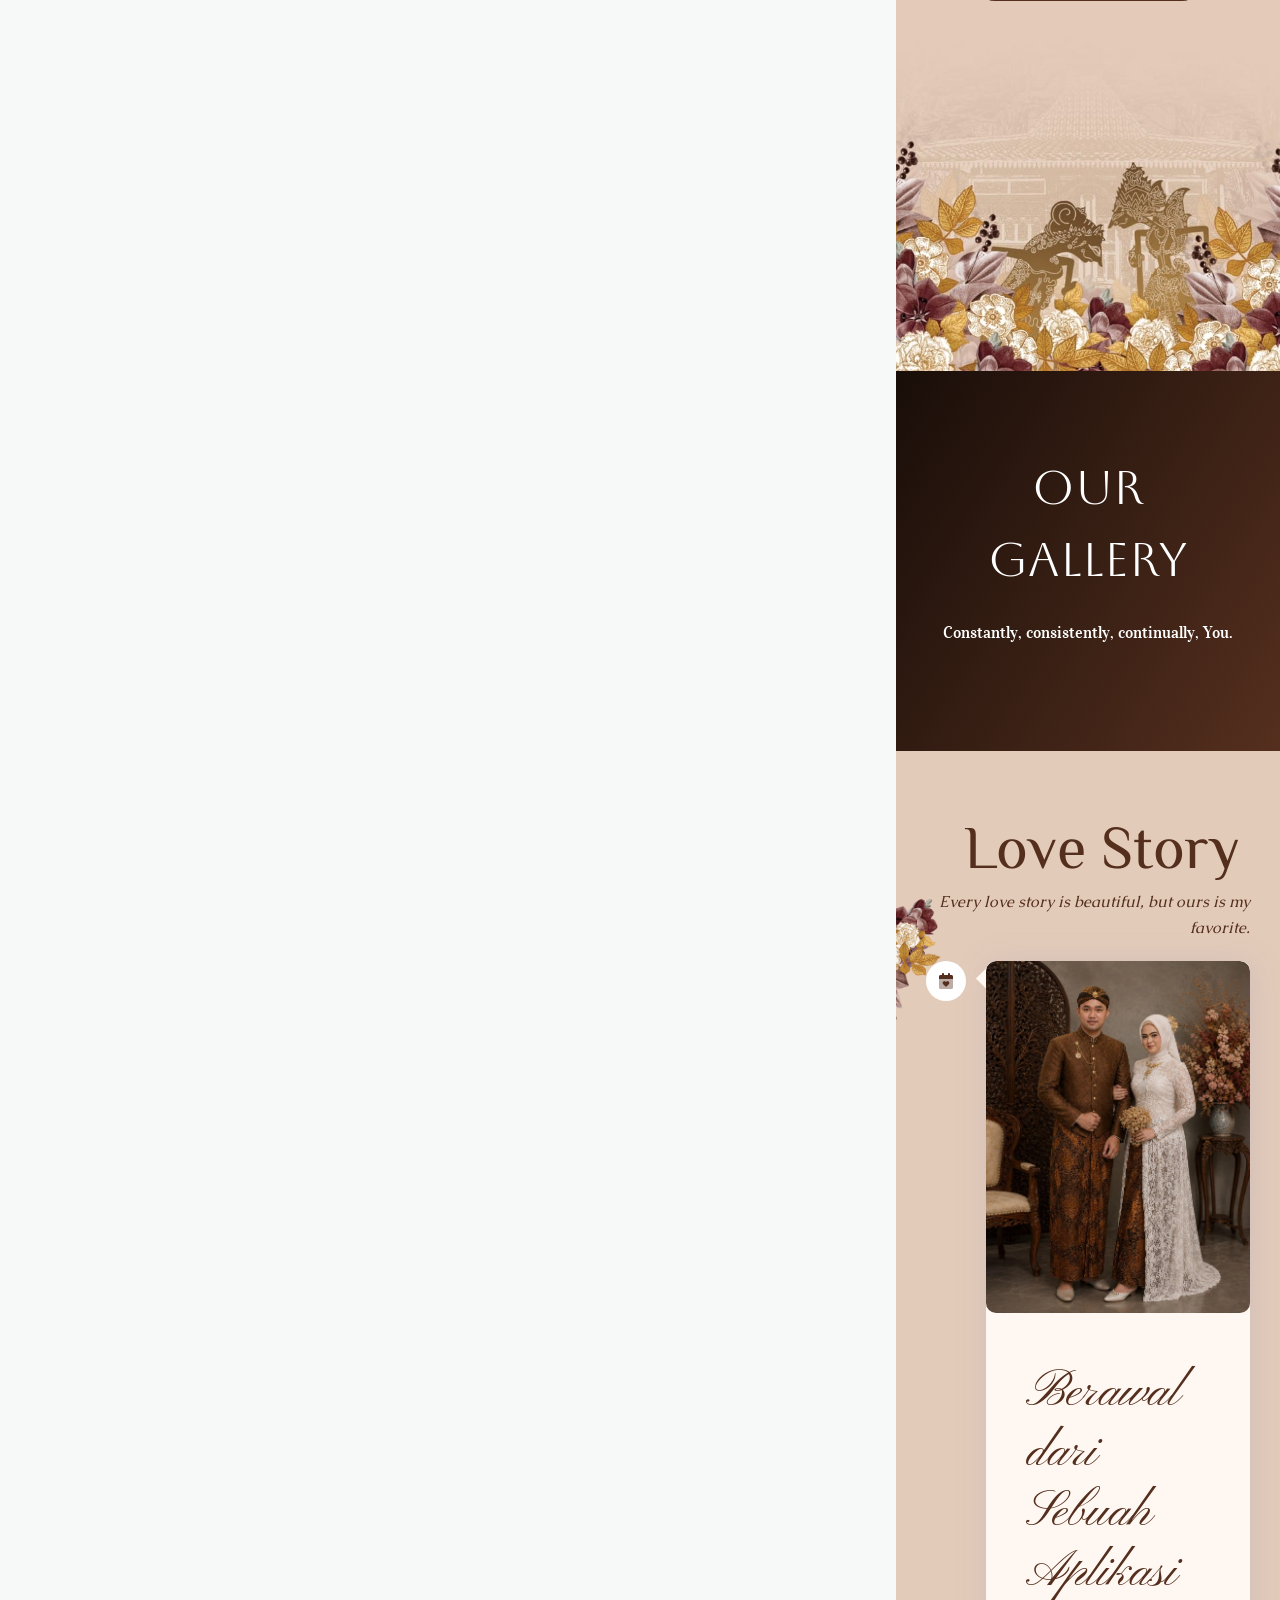
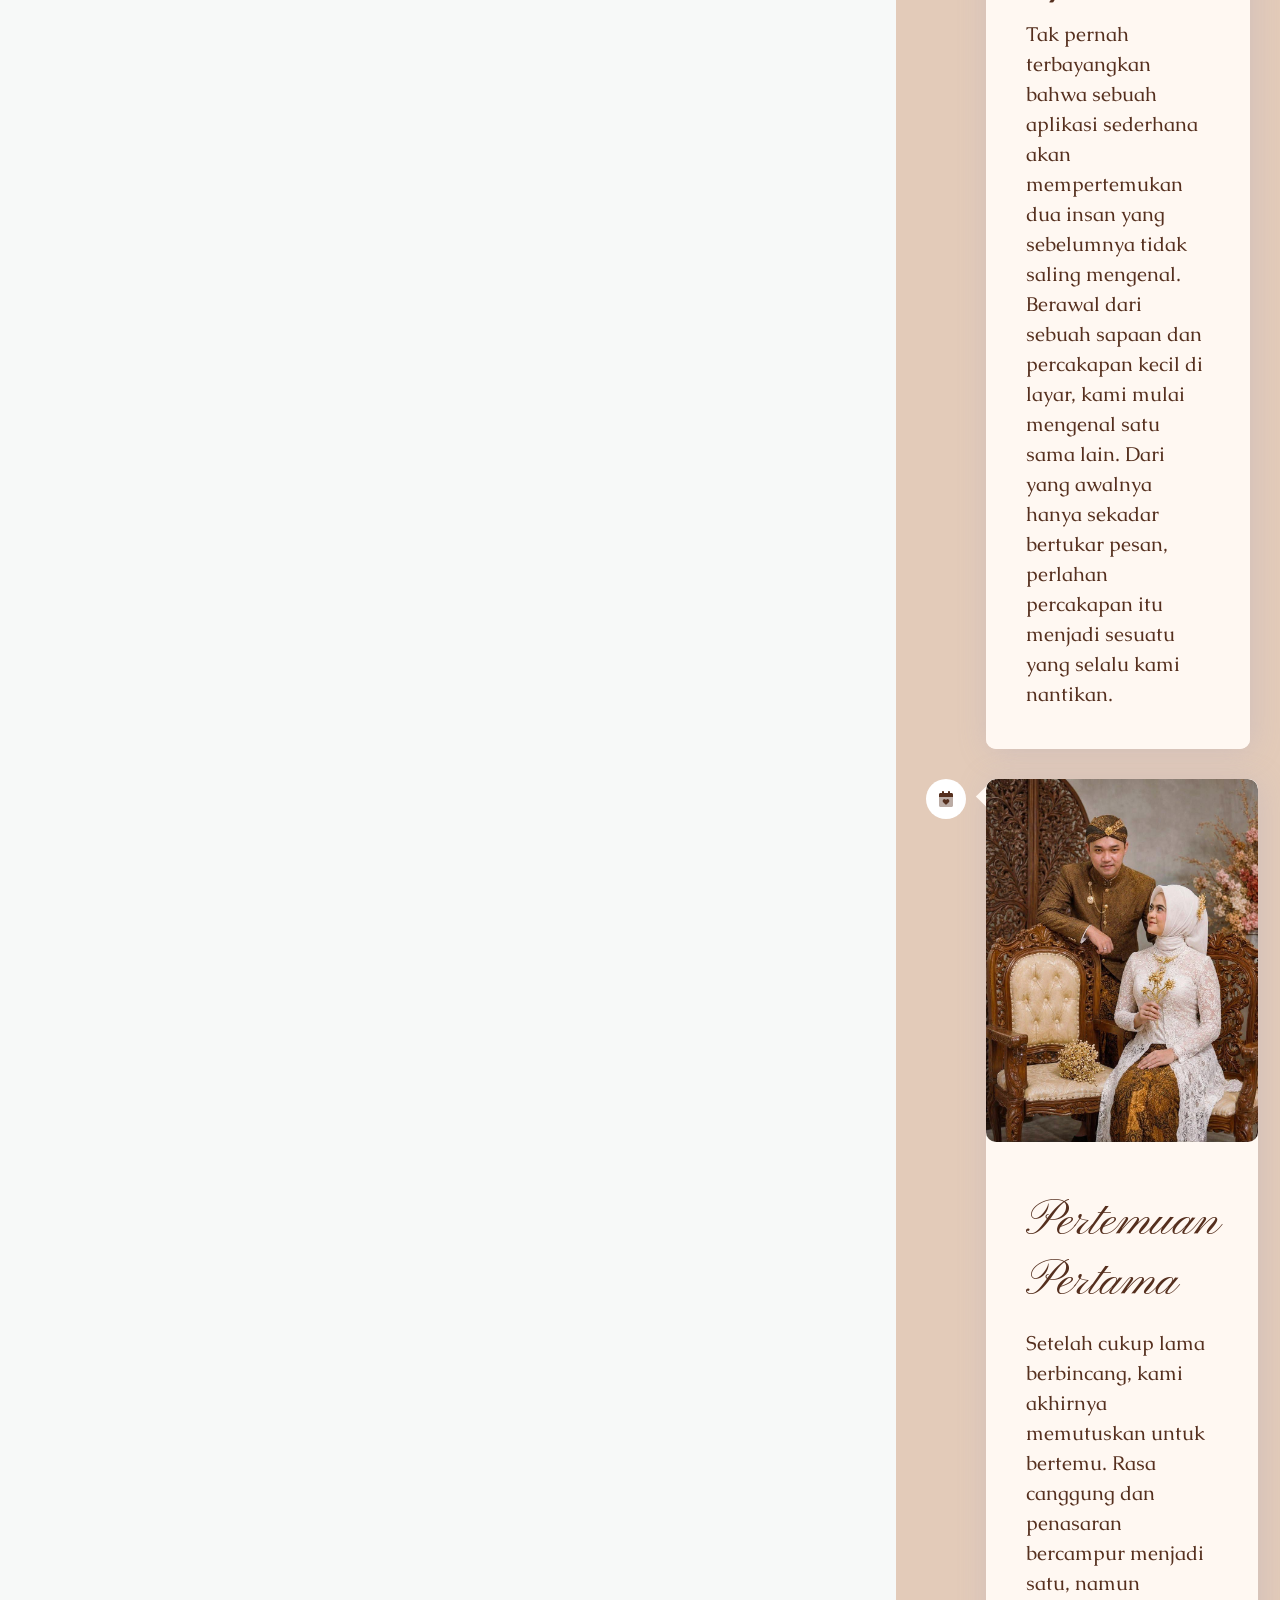
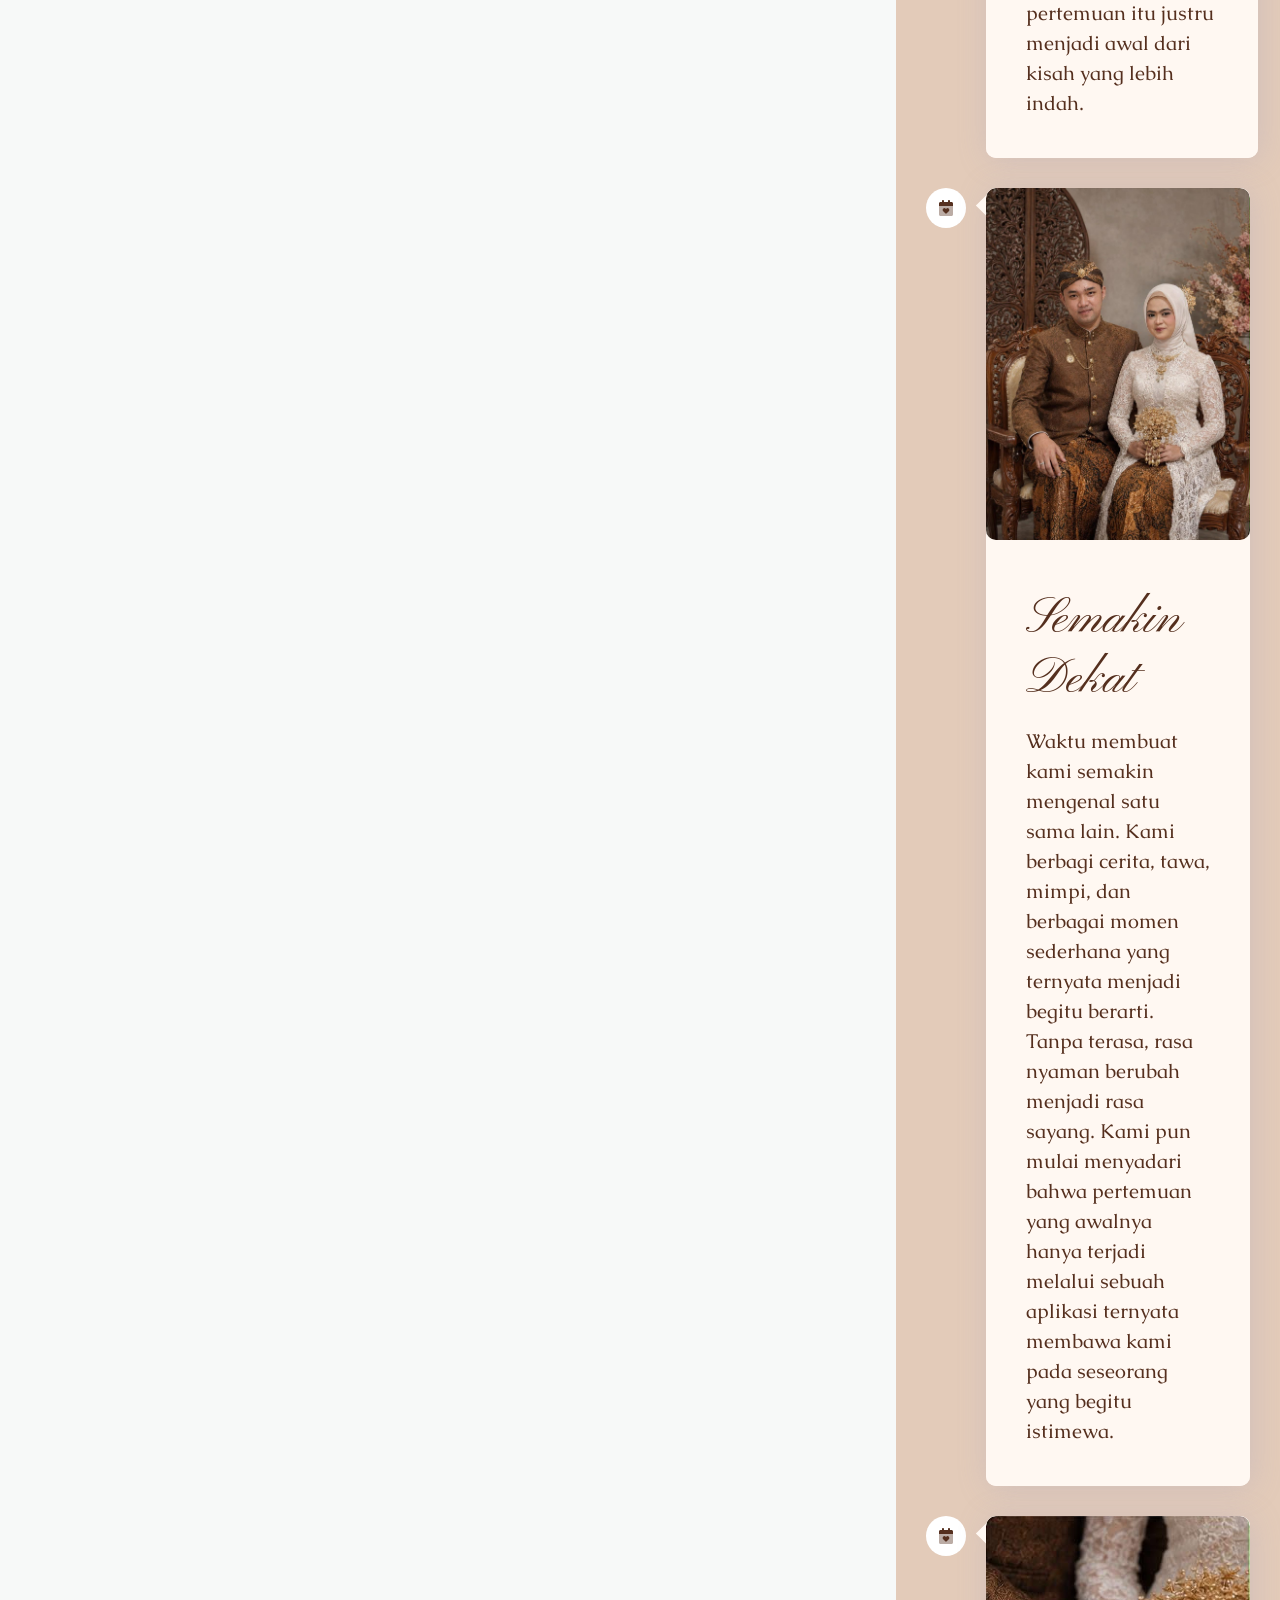
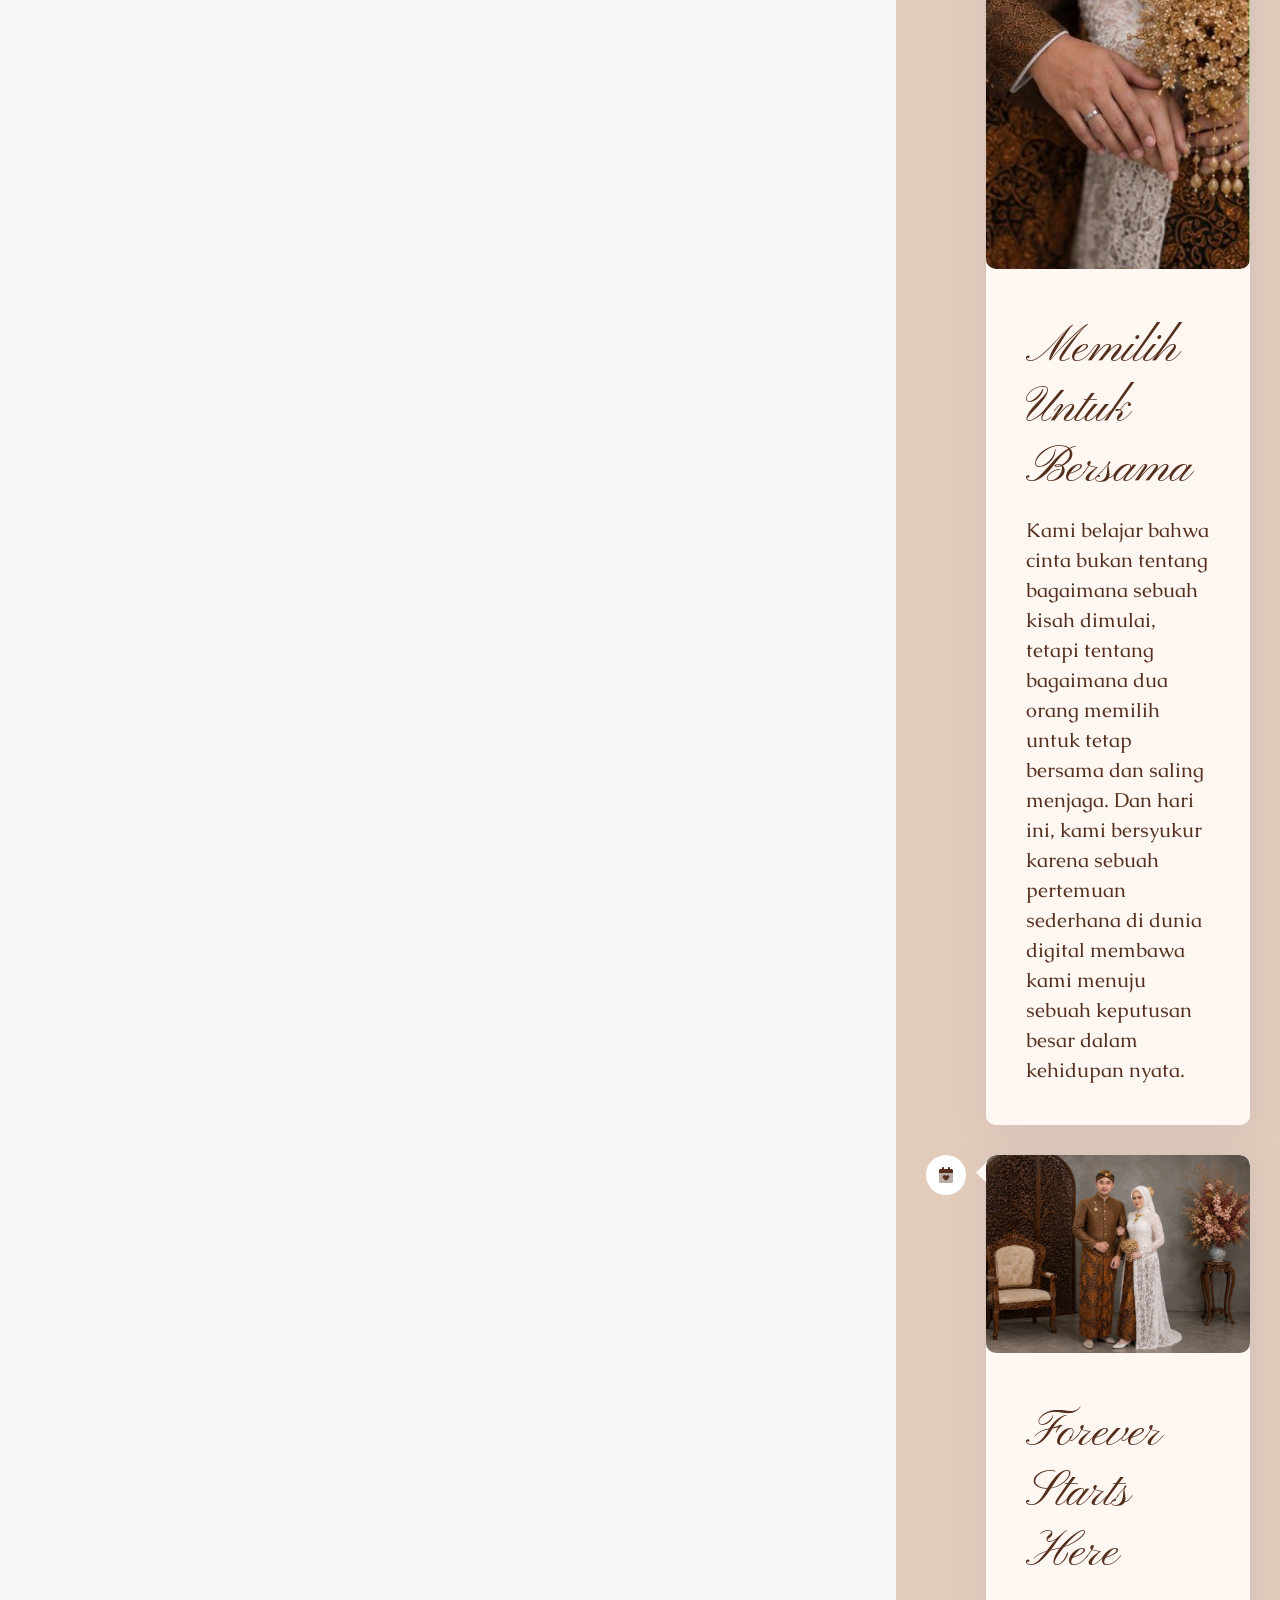
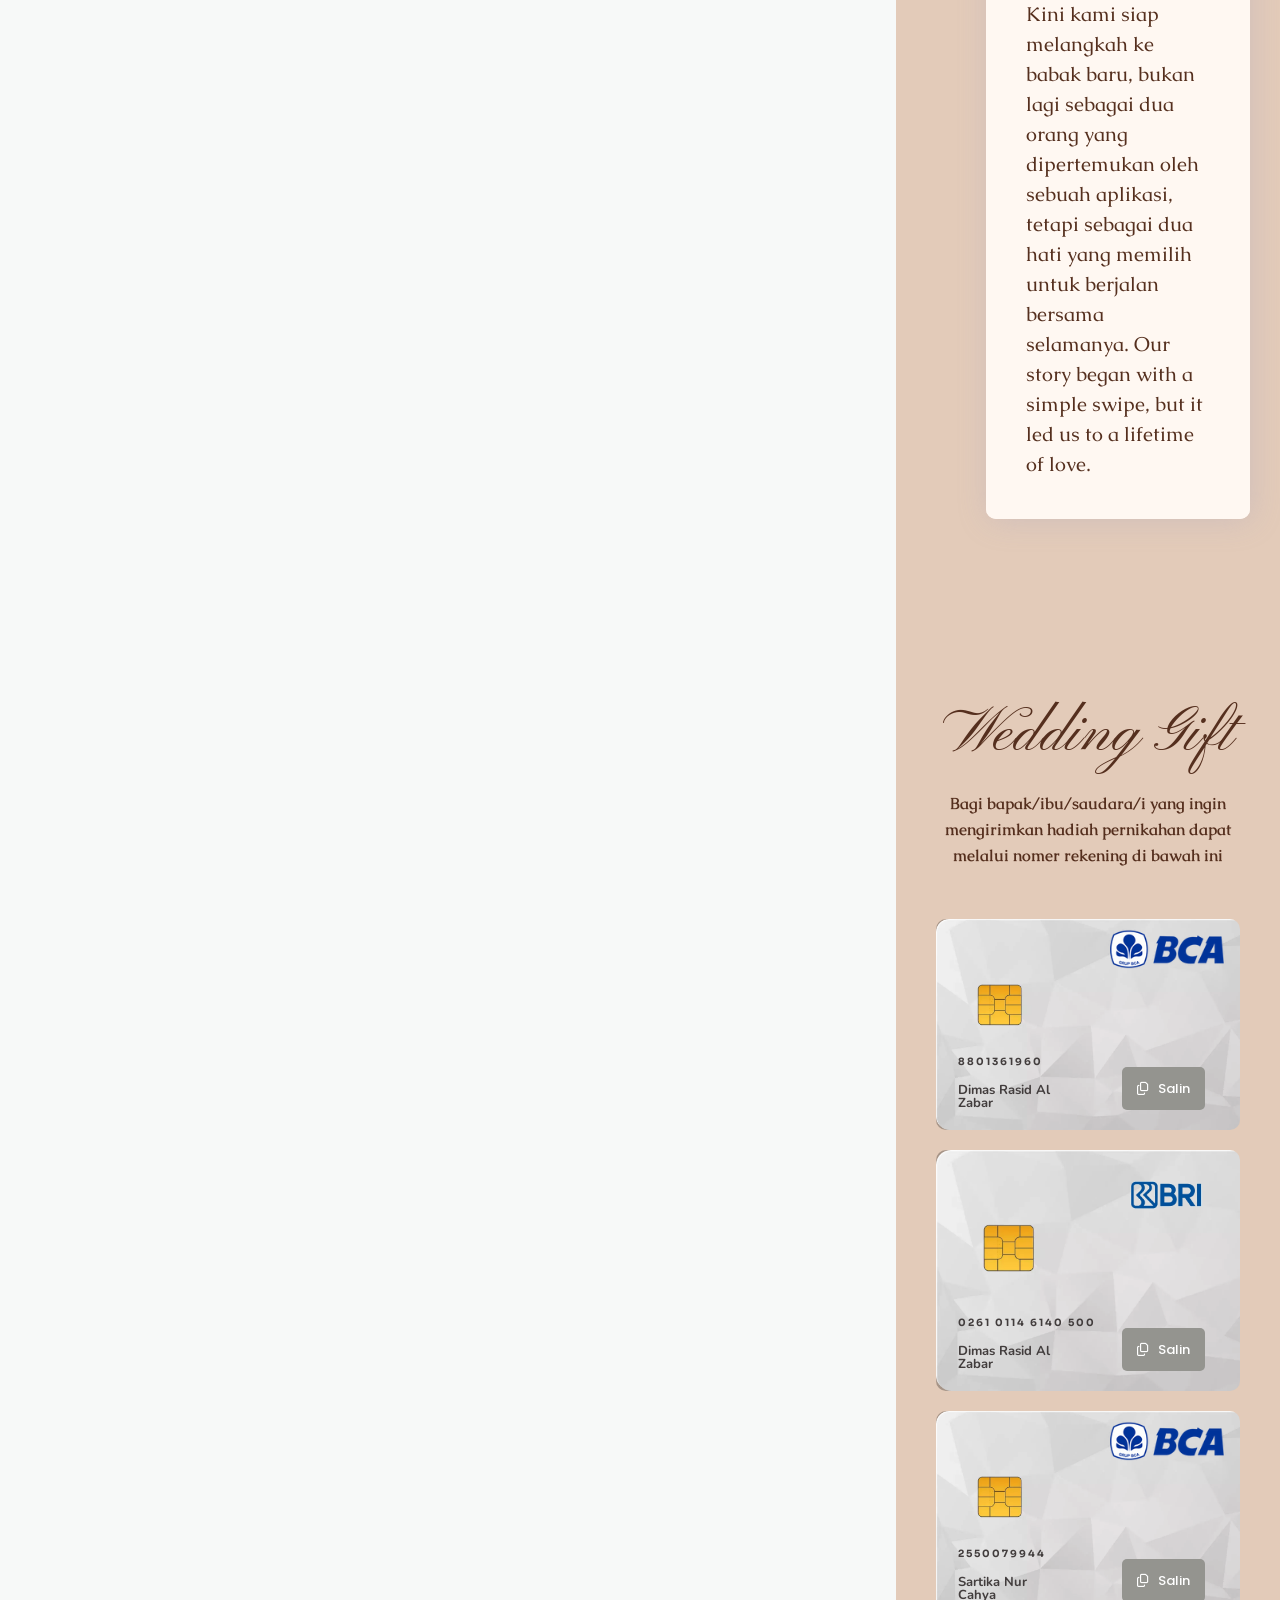
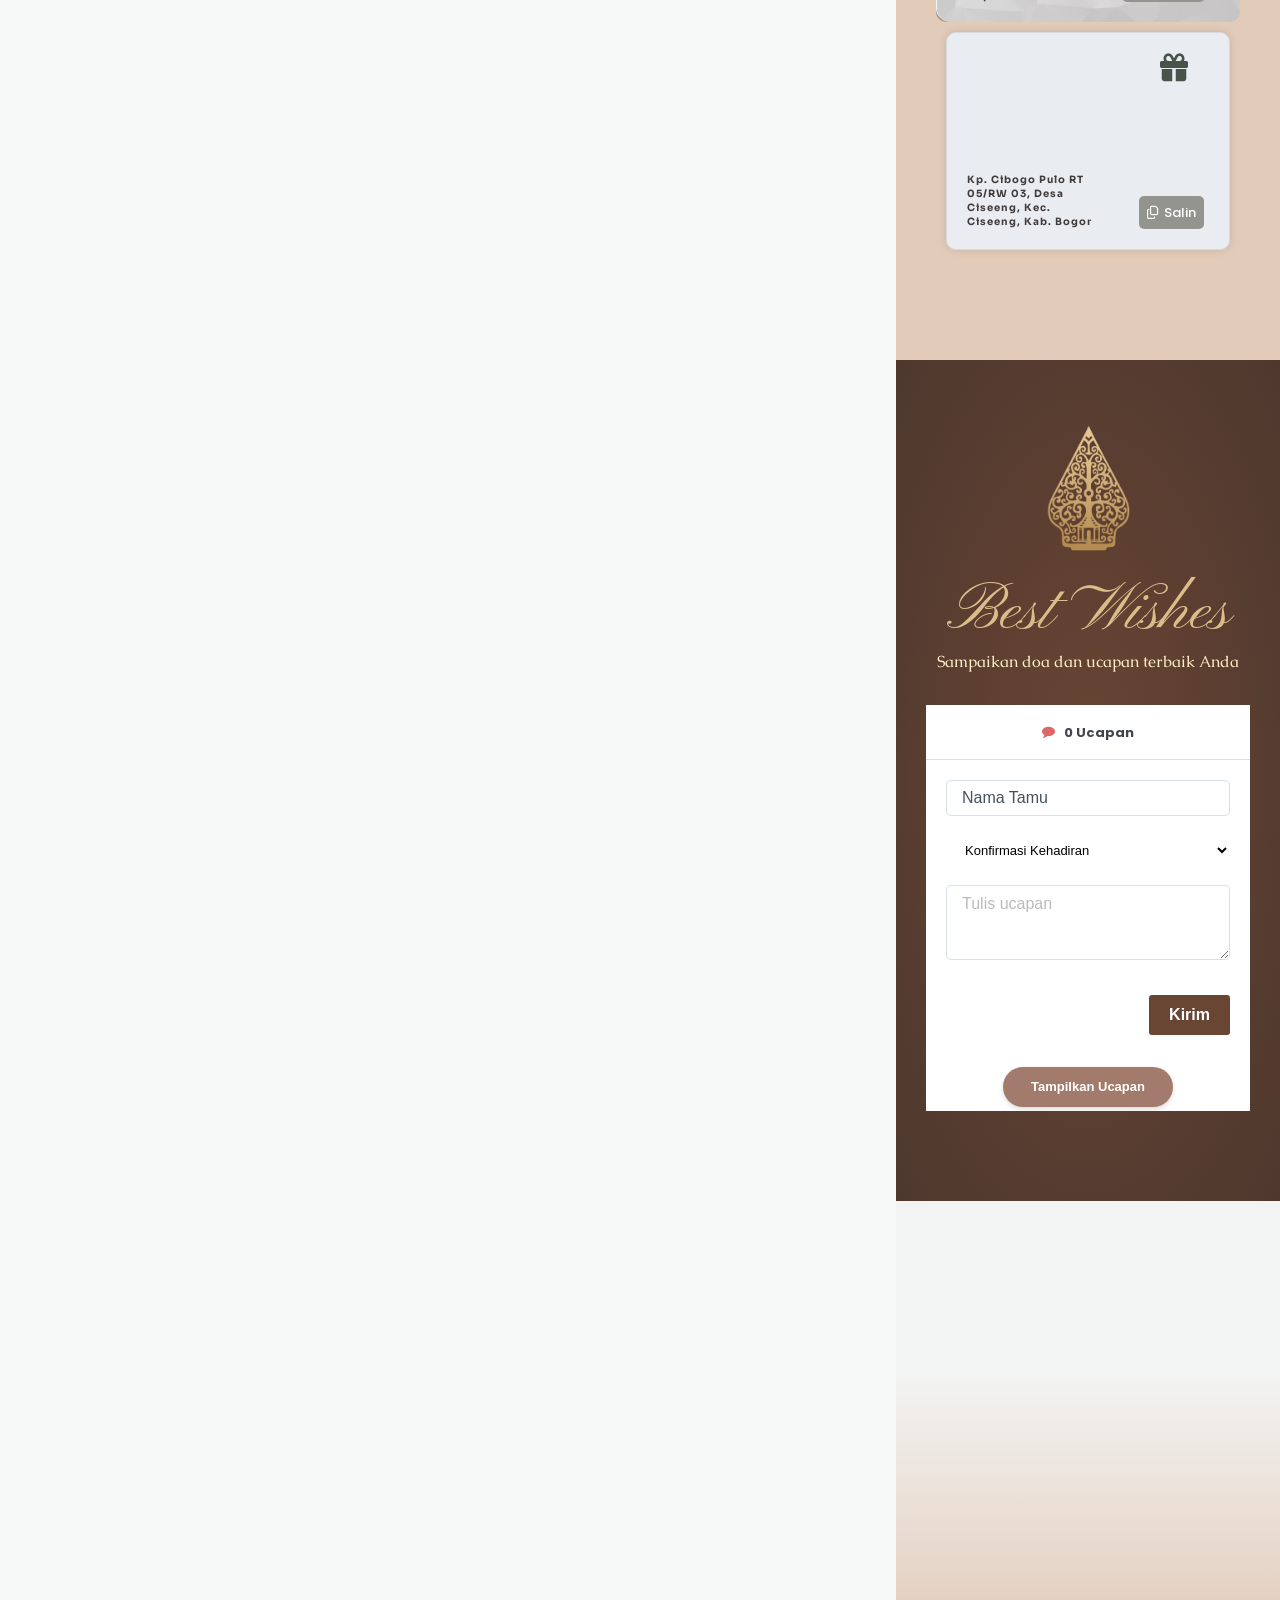
==== commit a5f5a020: "Percepat buka undangan (300ms) dan motion nama (4000ms)" ====
--- a/index.html
+++ b/index.html
@@ -15,7 +15,7 @@
   </style>
 
   <!-- Optimasi Mesin Pencari oleh Rank Math - https://rankmath.com/ -->
-  <title>Tika 💕 Dimas</title>
+  <title>Dimas 💕 Tika</title>
   <!-- Google Fonts API fallback to ensure fonts load correctly -->
   <link rel="preconnect" href="https://fonts.googleapis.com">
   <link rel="preconnect" href="https://fonts.gstatic.com" crossorigin>
@@ -28,7 +28,7 @@
   <meta name="robots" content="nofollow, noindex">
   <meta property="og:locale" content="id_ID">
   <meta property="og:type" content="article">
-  <meta property="og:title" content="Tika 💕 Dimas">
+  <meta property="og:title" content="Dimas 💕 Tika">
   <meta property="og:description"
     content="Hadiri acara pernikahan kami pada hari Minggu, 20 September 2026 ya! Kehadiran Anda akan melengkapi kebahagiaan kami.">
   <meta property="og:url" content="https://kirimdigi.github.io/Tika-Dimas/">
@@ -39,12 +39,12 @@
   <meta property="og:image:secure_url" content="https://kirimdigi.github.io/Tika-Dimas/0.jpg">
   <meta property="og:image:width" content="1448">
   <meta property="og:image:height" content="1086">
-  <meta property="og:image:alt" content="Tika &#038; Dimas">
+  <meta property="og:image:alt" content="Dimas &#038; Tika">
   <meta property="og:image:type" content="image/jpeg">
   <meta property="article:published_time" content="2024-08-21T16:40:56+07:00">
   <meta property="article:modified_time" content="2025-06-10T13:01:40+07:00">
   <meta name="twitter:card" content="summary_large_image">
-  <meta name="twitter:title" content="The Wedding Of Tika &amp; Dimas">
+  <meta name="twitter:title" content="The Wedding Of Dimas &amp; Tika">
   <meta name="twitter:description"
     content="Hadiri acara pernikahan kami pada hari Minggu, 20 September 2026 ya! Kehadiran Anda akan melengkapi kebahagiaan kami.">
   <meta name="twitter:image" content="https://kirimdigi.github.io/Tika-Dimas/0.jpg">
@@ -53,7 +53,7 @@
   <meta name="twitter:label2" content="Waktunya membaca">
   <meta name="twitter:data2" content="Kurang dari semenit">
   <script type="application/ld+json"
-    class="rank-math-schema">{"@context":"https://schema.org","@graph":[{"@type":["Person","Organization"],"@id":"https://invitimo.my.id/#person","name":"Digital Wedding Invitation"},{"@type":"WebSite","@id":"https://invitimo.my.id/#website","url":"https://invitimo.my.id","name":"Digital Wedding Invitation","publisher":{"@id":"https://invitimo.my.id/#person"},"inLanguage":"id"},{"@type":"ImageObject","@id":"https://kirimdigi.github.io/Tika-Dimas/0.jpg","url":"https://kirimdigi.github.io/Tika-Dimas/0.jpg","width":"1448","height":"1086","inLanguage":"id"},{"@type":"WebPage","@id":"https://invitimo.my.id/motion-01/#webpage","url":"https://invitimo.my.id/motion-01/","name":"The Wedding Of Tika &amp; Dimas","datePublished":"2024-08-21T16:40:56+07:00","dateModified":"2025-06-10T13:01:40+07:00","isPartOf":{"@id":"https://invitimo.my.id/#website"},"primaryImageOfPage":{"@id":"https://kirimdigi.github.io/Tika-Dimas/0.jpg"},"inLanguage":"id"},{"@type":"Person","@id":"https://invitimo.my.id/author/kekondangan/","name":"kekondangan","url":"https://invitimo.my.id/author/kekondangan/","image":{"@type":"ImageObject","@id":"https://secure.gravatar.com/avatar/d28f060878f04974fcd244a24bc69911?s=96&amp;d=mm&amp;r=g","url":"https://secure.gravatar.com/avatar/d28f060878f04974fcd244a24bc69911?s=96&amp;d=mm&amp;r=g","caption":"kekondangan","inLanguage":"id"},"sameAs":["http://hi.kekondangan.id"]},{"@type":"BlogPosting","headline":"The Wedding Of Tika &amp; Dimas","datePublished":"2024-08-21T16:40:56+07:00","dateModified":"2025-06-10T13:01:40+07:00","articleSection":"Undangan Pernikahan","author":{"@id":"https://invitimo.my.id/author/kekondangan/","name":"kekondangan"},"publisher":{"@id":"https://invitimo.my.id/#person"},"description":"Hadiri acara pernikahan kami pada hari Minggu, 20 September 2026 ya! Kehadiran Anda akan melengkapi kebahagiaan kami.","name":"The Wedding Of Tika &amp; Dimas","@id":"https://invitimo.my.id/motion-01/#richSnippet","isPartOf":{"@id":"https://invitimo.my.id/motion-01/#webpage"},"image":{"@id":"https://kirimdigi.github.io/Tika-Dimas/0.jpg"},"inLanguage":"id","mainEntityOfPage":{"@id":"https://invitimo.my.id/motion-01/#webpage"}}]}</script>
+    class="rank-math-schema">{"@context":"https://schema.org","@graph":[{"@type":["Person","Organization"],"@id":"https://invitimo.my.id/#person","name":"Digital Wedding Invitation"},{"@type":"WebSite","@id":"https://invitimo.my.id/#website","url":"https://invitimo.my.id","name":"Digital Wedding Invitation","publisher":{"@id":"https://invitimo.my.id/#person"},"inLanguage":"id"},{"@type":"ImageObject","@id":"https://kirimdigi.github.io/Tika-Dimas/0.jpg","url":"https://kirimdigi.github.io/Tika-Dimas/0.jpg","width":"1448","height":"1086","inLanguage":"id"},{"@type":"WebPage","@id":"https://invitimo.my.id/motion-01/#webpage","url":"https://invitimo.my.id/motion-01/","name":"The Wedding Of Dimas &amp; Tika","datePublished":"2024-08-21T16:40:56+07:00","dateModified":"2025-06-10T13:01:40+07:00","isPartOf":{"@id":"https://invitimo.my.id/#website"},"primaryImageOfPage":{"@id":"https://kirimdigi.github.io/Tika-Dimas/0.jpg"},"inLanguage":"id"},{"@type":"Person","@id":"https://invitimo.my.id/author/kekondangan/","name":"kekondangan","url":"https://invitimo.my.id/author/kekondangan/","image":{"@type":"ImageObject","@id":"https://secure.gravatar.com/avatar/d28f060878f04974fcd244a24bc69911?s=96&amp;d=mm&amp;r=g","url":"https://secure.gravatar.com/avatar/d28f060878f04974fcd244a24bc69911?s=96&amp;d=mm&amp;r=g","caption":"kekondangan","inLanguage":"id"},"sameAs":["http://hi.kekondangan.id"]},{"@type":"BlogPosting","headline":"The Wedding Of Dimas &amp; Tika","datePublished":"2024-08-21T16:40:56+07:00","dateModified":"2025-06-10T13:01:40+07:00","articleSection":"Undangan Pernikahan","author":{"@id":"https://invitimo.my.id/author/kekondangan/","name":"kekondangan"},"publisher":{"@id":"https://invitimo.my.id/#person"},"description":"Hadiri acara pernikahan kami pada hari Minggu, 20 September 2026 ya! Kehadiran Anda akan melengkapi kebahagiaan kami.","name":"The Wedding Of Dimas &amp; Tika","@id":"https://invitimo.my.id/motion-01/#richSnippet","isPartOf":{"@id":"https://invitimo.my.id/motion-01/#webpage"},"image":{"@id":"https://kirimdigi.github.io/Tika-Dimas/0.jpg"},"inLanguage":"id","mainEntityOfPage":{"@id":"https://invitimo.my.id/motion-01/#webpage"}}]}</script>
   <!-- /Plugin WordPress Rank Math SEO -->
 
   <link rel='dns-prefetch' href='//hi.kekondangan.id'>
@@ -3163,7 +3163,7 @@
             data-id="f10be04" data-element_type="widget" data-e-type="widget"
             data-settings="{&quot;_animation&quot;:&quot;zoomIn&quot;}" data-widget_type="heading.default">
             <div class="elementor-widget-container">
-              <h2 class="elementor-heading-title elementor-size-default">Tika &#038; Dimas</h2>
+              <h2 class="elementor-heading-title elementor-size-default">Dimas &#038; Tika</h2>
             </div>
           </div>
           <div class="elementor-element elementor-element-40f847f5 elementor-widget elementor-widget-heading"
@@ -3223,7 +3223,7 @@
               data-id="66f1d89b" data-element_type="widget" data-e-type="widget"
               data-settings="{&quot;_animation&quot;:&quot;zoomIn&quot;}" data-widget_type="heading.default">
               <div class="elementor-widget-container">
-                <h2 class="elementor-heading-title elementor-size-default">Tika &#038; Dimas</h2>
+                <h2 class="elementor-heading-title elementor-size-default">Dimas &#038; Tika</h2>
               </div>
             </div>
             <div class="elementor-element elementor-element-1e5721b3 elementor-widget elementor-widget-heading"
@@ -3414,9 +3414,9 @@
                   window.isInvitationOpened = true;
                   enableScroll();
                   _playAudio();
-                  jQuery("#cover").animate({ opacity: 0, top: "-100%" }, 1500);
+                  jQuery("#cover").animate({ opacity: 0, top: "-100%" }, 300);
                   showAllSect();
-                  jQuery("#cover").hide(1500, function () {
+                  jQuery("#cover").hide(300, function () {
                     //jQuery("#ytSound").animate({ bottom: "0px"}, 4000);
                     document.querySelector('.elementor-background-video-container video').play()
                   });
@@ -3513,7 +3513,7 @@
             <div
               class="elementor-element elementor-element-08a8f6f elementor-invisible elementor-widget elementor-widget-heading"
               data-id="08a8f6f" data-element_type="widget" data-e-type="widget"
-              data-settings="{&quot;_animation&quot;:&quot;zoomIn&quot;,&quot;_animation_delay&quot;:12000}"
+              data-settings="{&quot;_animation&quot;:&quot;zoomIn&quot;,&quot;_animation_delay&quot;:4000}"
               data-widget_type="heading.default">
               <div class="elementor-widget-container">
                 <h1 class="elementor-heading-title elementor-size-default">The Wedding of</h1>
@@ -3522,34 +3522,34 @@
             <div
               class="elementor-element elementor-element-704ded0 animated-slow jedv-enabled--yes elementor-invisible elementor-widget elementor-widget-heading"
               data-id="704ded0" data-element_type="widget" data-e-type="widget"
-              data-settings="{&quot;_animation&quot;:&quot;zoomIn&quot;,&quot;_animation_delay&quot;:12000}"
+              data-settings="{&quot;_animation&quot;:&quot;zoomIn&quot;,&quot;_animation_delay&quot;:4000}"
+              data-widget_type="heading.default">
+              <div class="elementor-widget-container">
+                <h1 class="elementor-heading-title elementor-size-default">Dimas</h1>
+              </div>
+            </div>
+            <div
+              class="elementor-element elementor-element-05a2caf elementor-invisible elementor-widget elementor-widget-heading"
+              data-id="05a2caf" data-element_type="widget" data-e-type="widget"
+              data-settings="{&quot;_animation&quot;:&quot;zoomIn&quot;,&quot;_animation_delay&quot;:4000}"
+              data-widget_type="heading.default">
+              <div class="elementor-widget-container">
+                <h1 class="elementor-heading-title elementor-size-default">&amp;</h1>
+              </div>
+            </div>
+            <div
+              class="elementor-element elementor-element-f3cce10 animated-slow jedv-enabled--yes elementor-invisible elementor-widget elementor-widget-heading"
+              data-id="f3cce10" data-element_type="widget" data-e-type="widget"
+              data-settings="{&quot;_animation&quot;:&quot;zoomIn&quot;,&quot;_animation_delay&quot;:4000}"
               data-widget_type="heading.default">
               <div class="elementor-widget-container">
                 <h1 class="elementor-heading-title elementor-size-default">Tika</h1>
               </div>
             </div>
             <div
-              class="elementor-element elementor-element-05a2caf elementor-invisible elementor-widget elementor-widget-heading"
-              data-id="05a2caf" data-element_type="widget" data-e-type="widget"
-              data-settings="{&quot;_animation&quot;:&quot;zoomIn&quot;,&quot;_animation_delay&quot;:12000}"
-              data-widget_type="heading.default">
-              <div class="elementor-widget-container">
-                <h1 class="elementor-heading-title elementor-size-default">&amp;</h1>
-              </div>
-            </div>
-            <div
-              class="elementor-element elementor-element-f3cce10 animated-slow jedv-enabled--yes elementor-invisible elementor-widget elementor-widget-heading"
-              data-id="f3cce10" data-element_type="widget" data-e-type="widget"
-              data-settings="{&quot;_animation&quot;:&quot;zoomIn&quot;,&quot;_animation_delay&quot;:12000}"
-              data-widget_type="heading.default">
-              <div class="elementor-widget-container">
-                <h1 class="elementor-heading-title elementor-size-default">Dimas</h1>
-              </div>
-            </div>
-            <div
               class="elementor-element elementor-element-8dfea2f elementor-invisible elementor-widget elementor-widget-heading"
               data-id="8dfea2f" data-element_type="widget" data-e-type="widget"
-              data-settings="{&quot;_animation&quot;:&quot;zoomIn&quot;,&quot;_animation_delay&quot;:12000}"
+              data-settings="{&quot;_animation&quot;:&quot;zoomIn&quot;,&quot;_animation_delay&quot;:4000}"
               data-widget_type="heading.default">
               <div class="elementor-widget-container">
                 <h1 class="elementor-heading-title elementor-size-default">Minggu, 20 September 2026</h1>
@@ -3558,7 +3558,7 @@
             <div
               class="elementor-element elementor-element-17d196d elementor-align-center elementor-mobile-align-center elementor-invisible elementor-widget elementor-widget-button"
               data-id="17d196d" data-element_type="widget" data-e-type="widget"
-              data-settings="{&quot;_animation_mobile&quot;:&quot;fadeInDown&quot;,&quot;_animation&quot;:&quot;fadeInDown&quot;,&quot;_animation_delay&quot;:16000}"
+              data-settings="{&quot;_animation_mobile&quot;:&quot;fadeInDown&quot;,&quot;_animation&quot;:&quot;fadeInDown&quot;,&quot;_animation_delay&quot;:4300}"
               data-widget_type="button.default">
               <div class="elementor-widget-container">
                 <div class="elementor-button-wrapper">
@@ -3636,7 +3636,7 @@
               data-id="d238818" data-element_type="widget" data-e-type="widget"
               data-settings="{&quot;_animation_mobile&quot;:&quot;zoomIn&quot;}" data-widget_type="heading.default">
               <div class="elementor-widget-container">
-                <p class="elementor-heading-title elementor-size-default">Bride &amp;<br>Groom</p>
+                <p class="elementor-heading-title elementor-size-default">Groom &amp;<br>Bride</p>
               </div>
             </div>
             <div
@@ -3652,7 +3652,7 @@
             </div>
             <div class="elementor-element elementor-element-2e60371 e-con-full e-flex e-con e-child" data-id="2e60371"
               data-element_type="container" data-e-type="container"
-              data-settings="{&quot;background_background&quot;:&quot;slideshow&quot;,&quot;background_slideshow_slide_duration&quot;:2500,&quot;background_slideshow_transition_duration&quot;:2500,&quot;jet_parallax_layout_list&quot;:[],&quot;background_slideshow_gallery&quot;:[{&quot;id&quot;:&quot;5041&quot;,&quot;url&quot;:&quot;.\/10.jpg&quot;},{&quot;id&quot;:&quot;5042&quot;,&quot;url&quot;:&quot;.\/11.jpg&quot;}],&quot;background_slideshow_loop&quot;:&quot;yes&quot;,&quot;background_slideshow_slide_transition&quot;:&quot;fade&quot;}">
+              data-settings="{&quot;background_background&quot;:&quot;slideshow&quot;,&quot;background_slideshow_slide_duration&quot;:2500,&quot;background_slideshow_transition_duration&quot;:2500,&quot;jet_parallax_layout_list&quot;:[],&quot;background_slideshow_gallery&quot;:[{&quot;id&quot;:&quot;5043&quot;,&quot;url&quot;:&quot;.\/12.jpg&quot;},{&quot;id&quot;:&quot;5044&quot;,&quot;url&quot;:&quot;.\/13.jpg&quot;}],&quot;background_slideshow_loop&quot;:&quot;yes&quot;,&quot;background_slideshow_slide_transition&quot;:&quot;fade&quot;}">
               <div class="elementor-element elementor-element-92d8ef6 elementor-widget elementor-widget-spacer"
                 data-id="92d8ef6" data-element_type="widget" data-e-type="widget" data-widget_type="spacer.default">
                 <div class="elementor-widget-container">
@@ -3666,14 +3666,14 @@
               data-id="77644fd" data-element_type="widget" data-e-type="widget"
               data-settings="{&quot;_animation_mobile&quot;:&quot;zoomIn&quot;}" data-widget_type="heading.default">
               <div class="elementor-widget-container">
-                <p class="elementor-heading-title elementor-size-default">Tika</p>
+                <p class="elementor-heading-title elementor-size-default">Dimas</p>
               </div>
             </div>
             <div class="elementor-element elementor-element-fc0c461 elementor-widget elementor-widget-heading"
               data-id="fc0c461" data-element_type="widget" data-e-type="widget"
               data-settings="{&quot;_animation_mobile&quot;:&quot;zoomIn&quot;}" data-widget_type="heading.default">
               <div class="elementor-widget-container">
-                <p class="elementor-heading-title elementor-size-default">Sartika Nur Cahya</p>
+                <p class="elementor-heading-title elementor-size-default">Dimas Rasid Al Zabar</p>
               </div>
             </div>
             <div class="elementor-element elementor-element-fe54dc9 e-flex e-con-boxed e-con e-child" data-id="fe54dc9"
@@ -3686,7 +3686,7 @@
                   data-settings="{&quot;_animation&quot;:&quot;fadeInUp&quot;,&quot;_animation_delay&quot;:300,&quot;_animation_mobile&quot;:&quot;fadeInDown&quot;}"
                   data-widget_type="heading.default">
                   <div class="elementor-widget-container">
-                    <p class="elementor-heading-title elementor-size-default">Anak Keempat dari</p>
+                    <p class="elementor-heading-title elementor-size-default">Anak Ketujuh dari</p>
                   </div>
                 </div>
                 <div
@@ -3695,7 +3695,8 @@
                   data-settings="{&quot;_animation&quot;:&quot;fadeInUp&quot;,&quot;_animation_delay&quot;:300,&quot;_animation_mobile&quot;:&quot;fadeInDown&quot;}"
                   data-widget_type="heading.default">
                   <div class="elementor-widget-container">
-                    <p class="elementor-heading-title elementor-size-default">Bapak Samir &amp; Ibu Haolah</p>
+                    <p class="elementor-heading-title elementor-size-default">Bapak Hadi Kusmono (Alm) &amp; Ibu Sayunah
+                      (Almh)</p>
                   </div>
                 </div>
               </div>
@@ -3709,7 +3710,7 @@
                 <div class="elementor-social-icons-wrapper elementor-grid">
                   <span class="elementor-grid-item">
                     <a class="elementor-icon elementor-social-icon elementor-social-icon-instagram elementor-repeater-item-0f94d9a"
-                      href="https://instagram.com/Sartika_nc" target="_blank">
+                      href="https://instagram.com/Dimasrsyd_" target="_blank">
                       <span class="elementor-screen-only">Instagram</span>
                       <i aria-hidden="true" class="fab fa-instagram"></i> </a>
                   </span>
@@ -3718,7 +3719,7 @@
             </div>
             <div class="elementor-element elementor-element-dfbf95b e-con-full e-flex e-con e-child" data-id="dfbf95b"
               data-element_type="container" data-e-type="container"
-              data-settings="{&quot;background_background&quot;:&quot;slideshow&quot;,&quot;background_slideshow_slide_duration&quot;:2500,&quot;background_slideshow_transition_duration&quot;:2500,&quot;jet_parallax_layout_list&quot;:[],&quot;background_slideshow_gallery&quot;:[{&quot;id&quot;:&quot;5043&quot;,&quot;url&quot;:&quot;.\/12.jpg&quot;},{&quot;id&quot;:&quot;5044&quot;,&quot;url&quot;:&quot;.\/13.jpg&quot;}],&quot;background_slideshow_loop&quot;:&quot;yes&quot;,&quot;background_slideshow_slide_transition&quot;:&quot;fade&quot;}">
+              data-settings="{&quot;background_background&quot;:&quot;slideshow&quot;,&quot;background_slideshow_slide_duration&quot;:2500,&quot;background_slideshow_transition_duration&quot;:2500,&quot;jet_parallax_layout_list&quot;:[],&quot;background_slideshow_gallery&quot;:[{&quot;id&quot;:&quot;5041&quot;,&quot;url&quot;:&quot;.\/10.jpg&quot;},{&quot;id&quot;:&quot;5042&quot;,&quot;url&quot;:&quot;.\/11.jpg&quot;}],&quot;background_slideshow_loop&quot;:&quot;yes&quot;,&quot;background_slideshow_slide_transition&quot;:&quot;fade&quot;}">
               <div class="elementor-element elementor-element-9705709 elementor-widget elementor-widget-spacer"
                 data-id="9705709" data-element_type="widget" data-e-type="widget" data-widget_type="spacer.default">
                 <div class="elementor-widget-container">
@@ -3732,14 +3733,14 @@
               data-id="1a9ac2f" data-element_type="widget" data-e-type="widget"
               data-settings="{&quot;_animation_mobile&quot;:&quot;zoomIn&quot;}" data-widget_type="heading.default">
               <div class="elementor-widget-container">
-                <p class="elementor-heading-title elementor-size-default">Dimas</p>
+                <p class="elementor-heading-title elementor-size-default">Tika</p>
               </div>
             </div>
             <div class="elementor-element elementor-element-1488ace elementor-widget elementor-widget-heading"
               data-id="1488ace" data-element_type="widget" data-e-type="widget"
               data-settings="{&quot;_animation_mobile&quot;:&quot;zoomIn&quot;}" data-widget_type="heading.default">
               <div class="elementor-widget-container">
-                <p class="elementor-heading-title elementor-size-default">Dimas Rasid Al Zabar</p>
+                <p class="elementor-heading-title elementor-size-default">Sartika Nur Cahya</p>
               </div>
             </div>
             <div class="elementor-element elementor-element-20f5ca9 e-flex e-con-boxed e-con e-child" data-id="20f5ca9"
@@ -3752,7 +3753,7 @@
                   data-settings="{&quot;_animation&quot;:&quot;fadeInUp&quot;,&quot;_animation_delay&quot;:300,&quot;_animation_mobile&quot;:&quot;fadeInDown&quot;}"
                   data-widget_type="heading.default">
                   <div class="elementor-widget-container">
-                    <p class="elementor-heading-title elementor-size-default">Anak Ketujuh dari</p>
+                    <p class="elementor-heading-title elementor-size-default">Anak Keempat dari</p>
                   </div>
                 </div>
                 <div
@@ -3761,8 +3762,7 @@
                   data-settings="{&quot;_animation&quot;:&quot;fadeInUp&quot;,&quot;_animation_delay&quot;:300,&quot;_animation_mobile&quot;:&quot;fadeInDown&quot;}"
                   data-widget_type="heading.default">
                   <div class="elementor-widget-container">
-                    <p class="elementor-heading-title elementor-size-default">Bapak Hadi Kusmono (Alm) &amp; Ibu Sayunah
-                      (Almh)</p>
+                    <p class="elementor-heading-title elementor-size-default">Bapak Samir &amp; Ibu Haolah</p>
                   </div>
                 </div>
               </div>
@@ -3776,7 +3776,7 @@
                 <div class="elementor-social-icons-wrapper elementor-grid">
                   <span class="elementor-grid-item">
                     <a class="elementor-icon elementor-social-icon elementor-social-icon-instagram elementor-repeater-item-0f94d9a"
-                      href="https://instagram.com/Dimasrsyd_" target="_blank">
+                      href="https://instagram.com/Sartika_nc" target="_blank">
                       <span class="elementor-screen-only">Instagram</span>
                       <i aria-hidden="true" class="fab fa-instagram"></i> </a>
                   </span>
@@ -3872,7 +3872,7 @@
                   data-settings="{&quot;_animation&quot;:&quot;fadeInUp&quot;,&quot;_animation_delay&quot;:300}"
                   data-widget_type="heading.default">
                   <div class="elementor-widget-container">
-                    <span class="elementor-heading-title elementor-size-default">Kediaman Mempelai Pria</span>
+                    <span class="elementor-heading-title elementor-size-default">Kediaman Mempelai Perempuan</span>
                   </div>
                 </div>
                 <div
@@ -3967,7 +3967,7 @@
                   data-settings="{&quot;_animation&quot;:&quot;fadeInUp&quot;,&quot;_animation_delay&quot;:300}"
                   data-widget_type="heading.default">
                   <div class="elementor-widget-container">
-                    <span class="elementor-heading-title elementor-size-default">Kediaman Mempelai Pria</span>
+                    <span class="elementor-heading-title elementor-size-default">Kediaman Mempelai Perempuan</span>
                   </div>
                 </div>
                 <div
@@ -4069,7 +4069,7 @@
               <div class="elementor-widget-container">
                 <div class="elementor-button-wrapper">
 
-                  <a href="https://www.google.com/calendar/render?action=TEMPLATE&text=The%20Wedding%20Of%20Tika%20%26amp%3B%20Dimas&details=Kp.%20Cibogo%20Pulo%20RT%2005%2FRW%2003%2C%20Desa%20Ciseeng%2C%20Kec.%20Ciseeng%2C%20Kab.%20Bogor&location=Kp.%20Cibogo%20Pulo%2C%20Ciseeng%2C%20Bogor&dates=20260920T020000Z%2F20260920T070000Z"
+                  <a href="https://www.google.com/calendar/render?action=TEMPLATE&text=The%20Wedding%20Of%20Dimas%20%26amp%3B%20Tika&details=Kp.%20Cibogo%20Pulo%20RT%2005%2FRW%2003%2C%20Desa%20Ciseeng%2C%20Kec.%20Ciseeng%2C%20Kab.%20Bogor&location=Kp.%20Cibogo%20Pulo%2C%20Ciseeng%2C%20Bogor&dates=20260920T020000Z%2F20260920T070000Z"
                     class="elementor-button-link elementor-button elementor-size-sm" target="_blank" rel="nofollow"
                     role="button"> <span class="elementor-button-content-wrapper wds-flexbox">
                       <span class="elementor-button-icon elementor-align-icon-row">
@@ -4229,9 +4229,8 @@
                         class="jet-timeline-item jet-timeline-item--animated elementor-repeater-item-d6065fb-0 jet-timeline-item--image-inside">
                         <div class="timeline-item__card">
                           <div class="timeline-item__card-inner">
-                            <div class="timeline-item__card-img"><img
-                                src="./1.jpeg"
-                                title="" alt="Berawal dari Sebuah Aplikasi" loading="lazy"></div>
+                            <div class="timeline-item__card-img"><img src="./1.jpeg" title=""
+                                alt="Berawal dari Sebuah Aplikasi" loading="lazy"></div>
                             <div class="timeline-item__card-content">
                               <h5 class="timeline-item__card-title">Berawal dari Sebuah Aplikasi</h5>
                               <div class="timeline-item__card-desc">Tak pernah terbayangkan bahwa sebuah aplikasi
@@ -4270,9 +4269,8 @@
                         class="jet-timeline-item jet-timeline-item--animated elementor-repeater-item-d6065fb-1 jet-timeline-item--image-inside">
                         <div class="timeline-item__card">
                           <div class="timeline-item__card-inner">
-                            <div class="timeline-item__card-img"><img
-                                src="./2.jpeg"
-                                title="" alt="Pertemuan Pertama" loading="lazy"></div>
+                            <div class="timeline-item__card-img"><img src="./2.jpeg" title="" alt="Pertemuan Pertama"
+                                loading="lazy"></div>
                             <div class="timeline-item__card-content">
                               <h5 class="timeline-item__card-title">Pertemuan Pertama</h5>
                               <div class="timeline-item__card-desc">Setelah cukup lama berbincang, kami akhirnya
@@ -4308,9 +4306,8 @@
                         class="jet-timeline-item jet-timeline-item--animated elementor-repeater-item-d6065fb-2 jet-timeline-item--image-inside">
                         <div class="timeline-item__card">
                           <div class="timeline-item__card-inner">
-                            <div class="timeline-item__card-img"><img
-                                src="./3.jpeg"
-                                title="" alt="Semakin Dekat" loading="lazy"></div>
+                            <div class="timeline-item__card-img"><img src="./3.jpeg" title="" alt="Semakin Dekat"
+                                loading="lazy"></div>
                             <div class="timeline-item__card-content">
                               <h5 class="timeline-item__card-title">Semakin Dekat</h5>
                               <div class="timeline-item__card-desc">Waktu membuat kami semakin mengenal satu sama lain.
@@ -4348,9 +4345,8 @@
                         class="jet-timeline-item jet-timeline-item--animated elementor-repeater-item-d6065fb-3 jet-timeline-item--image-inside">
                         <div class="timeline-item__card">
                           <div class="timeline-item__card-inner">
-                            <div class="timeline-item__card-img"><img
-                                src="./4.jpeg"
-                                title="" alt="Memilih Untuk Bersama" loading="lazy"></div>
+                            <div class="timeline-item__card-img"><img src="./4.jpeg" title=""
+                                alt="Memilih Untuk Bersama" loading="lazy"></div>
                             <div class="timeline-item__card-content">
                               <h5 class="timeline-item__card-title">Memilih Untuk Bersama</h5>
                               <div class="timeline-item__card-desc">Kami belajar bahwa cinta bukan tentang bagaimana
@@ -4387,14 +4383,14 @@
                         class="jet-timeline-item jet-timeline-item--animated elementor-repeater-item-d6065fb-4 jet-timeline-item--image-inside">
                         <div class="timeline-item__card">
                           <div class="timeline-item__card-inner">
-                            <div class="timeline-item__card-img"><img
-                                src="./0.jpg"
-                                title="" alt="Forever Starts Here" loading="lazy"></div>
+                            <div class="timeline-item__card-img"><img src="./0.jpg" title="" alt="Forever Starts Here"
+                                loading="lazy"></div>
                             <div class="timeline-item__card-content">
                               <h5 class="timeline-item__card-title">Forever Starts Here</h5>
                               <div class="timeline-item__card-desc">Kini kami siap melangkah ke babak baru, bukan lagi
                                 sebagai dua orang yang dipertemukan oleh sebuah aplikasi, tetapi sebagai dua hati yang
-                                memilih untuk berjalan bersama selamanya. Our story began with a simple swipe, but it led
+                                memilih untuk berjalan bersama selamanya. Our story began with a simple swipe, but it
+                                led
                                 us to a lifetime of love.</div>
                             </div>
                           </div>
@@ -5212,7 +5208,7 @@
               data-settings="{&quot;_animation&quot;:&quot;zoomIn&quot;,&quot;_animation_delay&quot;:200}"
               data-widget_type="heading.default">
               <div class="elementor-widget-container">
-                <span class="elementor-heading-title elementor-size-default">Tika &#038; Dimas</span>
+                <span class="elementor-heading-title elementor-size-default">Dimas &#038; Tika</span>
               </div>
             </div>
             <div
@@ -5480,7 +5476,7 @@
             data-settings="{&quot;_animation&quot;:&quot;none&quot;,&quot;_animation_mobile&quot;:&quot;fadeIn&quot;,&quot;_animation_delay&quot;:100}"
             data-widget_type="heading.default">
             <div class="elementor-widget-container">
-              <h2 class="elementor-heading-title elementor-size-default">Tika &#038; Dimas</h2>
+              <h2 class="elementor-heading-title elementor-size-default">Dimas &#038; Tika</h2>
             </div>
           </div>
         </div>
@@ -5697,37 +5693,58 @@
             <div class="elementor-widget-container">
               <script>
                 jQuery(document).ready(function ($) {
-                  //Tombol Share to IG Cover
-                  document.querySelector('.downloadInv').addEventListener('click', function (e) {
+                  //Tombol Share to IG Cover (pakai onclick agar tidak double-bind saat popup dibuka ulang)
+                  var btn = document.querySelector('.downloadInv');
+                  if (!btn) return;
+                  btn.onclick = function (e) {
                     e.preventDefault();
-                    $('.downloadInv .elementor-button-text').html('Plesae wait...');
-                    $('.downloadInv i').removeClass('fas fa-download');
-                    $('.downloadInv i').addClass('fa fa-spinner fa-spin');
-                    setTimeout(() => {
-                      html2canvas(document.getElementById('secCover'), {
-                        logging: false, //sembunyikan log dari console
-                        useCORS: true,  //Gunakan CORS
-                        proxy: "https://youinvited.id/",
-                        imageTimeout: 30000, //Timeout 
-                        allowTaint: true,
-                        scale: 1.5,
-                        width: window.innerWidth,
-                        height: window.innerHeight,
-                        scrollX: window.pageXOffset,
-                        scrollY: window.pageYOffset,
-                        x: window.pageXOffset,
-                        y: window.pageYOffset
-                      }).then(function (canvas) {
-                        downloadURI(canvas.toDataURL("image/png"), 'eInvitation.png');
-                        $('.downloadInv .elementor-button-text').html('Download e-Invitation');
+                    if (btn.dataset.busy === '1') return;
+                    btn.dataset.busy = '1';
+                    var btnText = document.querySelector('.downloadInv .elementor-button-text');
+                    var oldHtml = btnText ? btnText.innerHTML : '';
+                    if (btnText) btnText.innerHTML = 'Please wait...';
+                    // Sembunyikan tombol saat screenshot agar tidak ikut ke-capture
+                    btn.style.visibility = 'hidden';
+                    setTimeout(async () => {
+                      var el = document.getElementById('secCover');
+                      function done() {
+                        btn.style.visibility = '';
+                        btn.dataset.busy = '';
+                        if (btnText) btnText.innerHTML = 'Download e-Invitation';
                         $('.downloadInv i').removeClass('fa fa-spinner fa-spin');
                         $('.downloadInv i').addClass('fas fa-download');
-
-                      });
+                      }
+                      try {
+                        if (document.fonts && document.fonts.ready) { try { await document.fonts.ready; } catch (e) { } }
+                        // Matikan animasi sesaat agar teks "The Wedding Of / Dimas & Tika" ke-capture solid
+                        var animated = el.querySelectorAll('.animated-slow, .elementor-invisible');
+                        var prev = [];
+                        animated.forEach(function (n) {
+                          prev.push([n, n.style.opacity, n.style.animation]);
+                          n.style.opacity = '1';
+                          n.style.animation = 'none';
+                        });
+                        var dataUrl = null;
+                        if (window.htmlToImage && window.htmlToImage.toPng) {
+                          dataUrl = await window.htmlToImage.toPng(el, { cacheBust: true, pixelRatio: 2, backgroundColor: '#ffffff' });
+                        } else if (window.html2canvas) {
+                          window.scrollTo(0, 0);
+                          var canvas = await html2canvas(el, { logging: false, backgroundColor: '#ffffff', scale: 2, useCORS: true, imageTimeout: 15000 });
+                          dataUrl = canvas.toDataURL("image/png");
+                        } else {
+                          alert('Gagal memuat library screenshot. Cek koneksi internet.');
+                        }
+                        prev.forEach(function (r) { r[0].style.opacity = r[1]; r[0].style.animation = r[2]; });
+                        if (dataUrl) downloadURI(dataUrl, 'eInvitation.png');
+                      } catch (err) {
+                        console.error('screenshot gagal:', err);
+                        alert('Gagal membuat gambar. Coba lagi.');
+                      }
+                      done();
                     }, 500)
 
 
-                  });
+                  };
                 })
                 function downloadURI(uri, name) {
                   const link = document.createElement("a");
@@ -5742,7 +5759,8 @@
                   }
                 }
               </script>
-              <script src="./npm/html2canvas%401.4.1/dist/html2canvas.min.js"></script>
+              <script src="https://cdnjs.cloudflare.com/ajax/libs/html2canvas/1.4.1/html2canvas.min.js"></script>
+              <script src="https://cdn.jsdelivr.net/npm/html-to-image@1.11.11/dist/html-to-image.min.js"></script>
             </div>
           </div>
         </div>
@@ -5864,7 +5882,7 @@
       "environmentMode": { "edit": false, "wpPreview": false, "isScriptDebug": false }, "i18n": { "shareOnFacebook": "Bagikan di Facebook", "shareOnTwitter": "Bagikan di Twitter", "pinIt": "Buat Pin", "download": "Unduh", "downloadImage": "Unduh gambar", "fullscreen": "Layar Penuh", "zoom": "Perbesar", "share": "Bagikan", "playVideo": "Putar Video", "previous": "Sebelumnya", "next": "Selanjutnya", "close": "Tutup", "a11yCarouselPrevSlideMessage": "Slide sebelumnya", "a11yCarouselNextSlideMessage": "Slide selanjutnya", "a11yCarouselFirstSlideMessage": "This is the first slide", "a11yCarouselLastSlideMessage": "This is the last slide", "a11yCarouselPaginationBulletMessage": "Go to slide" }, "is_rtl": false, "breakpoints": { "xs": 0, "sm": 480, "md": 768, "lg": 1025, "xl": 1440, "xxl": 1600 }, "responsive": {
         "breakpoints": { "mobile": { "label": "Mobile Portrait", "value": 767, "default_value": 767, "direction": "max", "is_enabled": true }, "mobile_extra": { "label": "Mobile Landscape", "value": 880, "default_value": 880, "direction": "max", "is_enabled": false }, "tablet": { "label": "Tablet Portrait", "value": 1024, "default_value": 1024, "direction": "max", "is_enabled": true }, "tablet_extra": { "label": "Tablet Landscape", "value": 1200, "default_value": 1200, "direction": "max", "is_enabled": false }, "laptop": { "label": "Laptop", "value": 1366, "default_value": 1366, "direction": "max", "is_enabled": false }, "widescreen": { "label": "Layar lebar", "value": 2400, "default_value": 2400, "direction": "min", "is_enabled": false } },
         "hasCustomBreakpoints": false
-      }, "version": "4.0.8", "is_static": false, "experimentalFeatures": { "additional_custom_breakpoints": true, "container": true, "theme_builder_v2": true, "hello-theme-header-footer": true, "nested-elements": true, "global_classes_should_enforce_capabilities": true, "e_variables": true, "e_opt_in_v4_page": true, "e_components": true, "e_interactions": true, "e_widget_creation": true, "import-export-customization": true, "e_pro_atomic_form": true, "e_pro_variables": true, "e_pro_interactions": true }, "urls": { "assets": "https:\/\/hi.kekondangan.id\/wp-content\/plugins\/elementor\/assets\/", "ajaxurl": "https:\/\/invitimo.my.id\/wp-admin\/admin-ajax.php", "uploadUrl": "https:\/\/hi.kekondangan.id\/wp-content\/uploads" }, "nonces": { "floatingButtonsClickTracking": "e5f6dfce5a", "atomicFormsSendForm": "b06841623b" }, "swiperClass": "swiper", "settings": { "page": { "ha_cmc_init_switcher": "no" }, "editorPreferences": [] }, "kit": { "active_breakpoints": ["viewport_mobile", "viewport_tablet"], "global_image_lightbox": "yes", "lightbox_enable_counter": "yes", "lightbox_enable_fullscreen": "yes", "lightbox_enable_zoom": "yes", "lightbox_enable_share": "yes", "lightbox_title_src": "title", "lightbox_description_src": "description", "hello_header_logo_type": "title", "hello_footer_logo_type": "logo", "ha_rpb_enable": "no" }, "post": { "id": 4620, "title": "The%20Wedding%20Of%20Tika%20%26%20Dimas", "excerpt": "", "featuredImage": "https:\/\/hi.kekondangan.id\/wp-content\/uploads\/jet-form-builder\/cedebb6e872f539bef8c3f919874e9d7\/2024\/08\/Preview-Link-Thumbnail-Galeri.jpg" }
+      }, "version": "4.0.8", "is_static": false, "experimentalFeatures": { "additional_custom_breakpoints": true, "container": true, "theme_builder_v2": true, "hello-theme-header-footer": true, "nested-elements": true, "global_classes_should_enforce_capabilities": true, "e_variables": true, "e_opt_in_v4_page": true, "e_components": true, "e_interactions": true, "e_widget_creation": true, "import-export-customization": true, "e_pro_atomic_form": true, "e_pro_variables": true, "e_pro_interactions": true }, "urls": { "assets": "https:\/\/hi.kekondangan.id\/wp-content\/plugins\/elementor\/assets\/", "ajaxurl": "https:\/\/invitimo.my.id\/wp-admin\/admin-ajax.php", "uploadUrl": "https:\/\/hi.kekondangan.id\/wp-content\/uploads" }, "nonces": { "floatingButtonsClickTracking": "e5f6dfce5a", "atomicFormsSendForm": "b06841623b" }, "swiperClass": "swiper", "settings": { "page": { "ha_cmc_init_switcher": "no" }, "editorPreferences": [] }, "kit": { "active_breakpoints": ["viewport_mobile", "viewport_tablet"], "global_image_lightbox": "yes", "lightbox_enable_counter": "yes", "lightbox_enable_fullscreen": "yes", "lightbox_enable_zoom": "yes", "lightbox_enable_share": "yes", "lightbox_title_src": "title", "lightbox_description_src": "description", "hello_header_logo_type": "title", "hello_footer_logo_type": "logo", "ha_rpb_enable": "no" }, "post": { "id": 4620, "title": "The%20Wedding%20Of%20Dimas%20%26%20Tika", "excerpt": "", "featuredImage": "https:\/\/hi.kekondangan.id\/wp-content\/uploads\/jet-form-builder\/cedebb6e872f539bef8c3f919874e9d7\/2024\/08\/Preview-Link-Thumbnail-Galeri.jpg" }
     };
   </script>
   <script src="./wp-content/plugins/elementor/assets/js/frontend.min.js?ver=4.0.8" id="elementor-frontend-js"></script>
